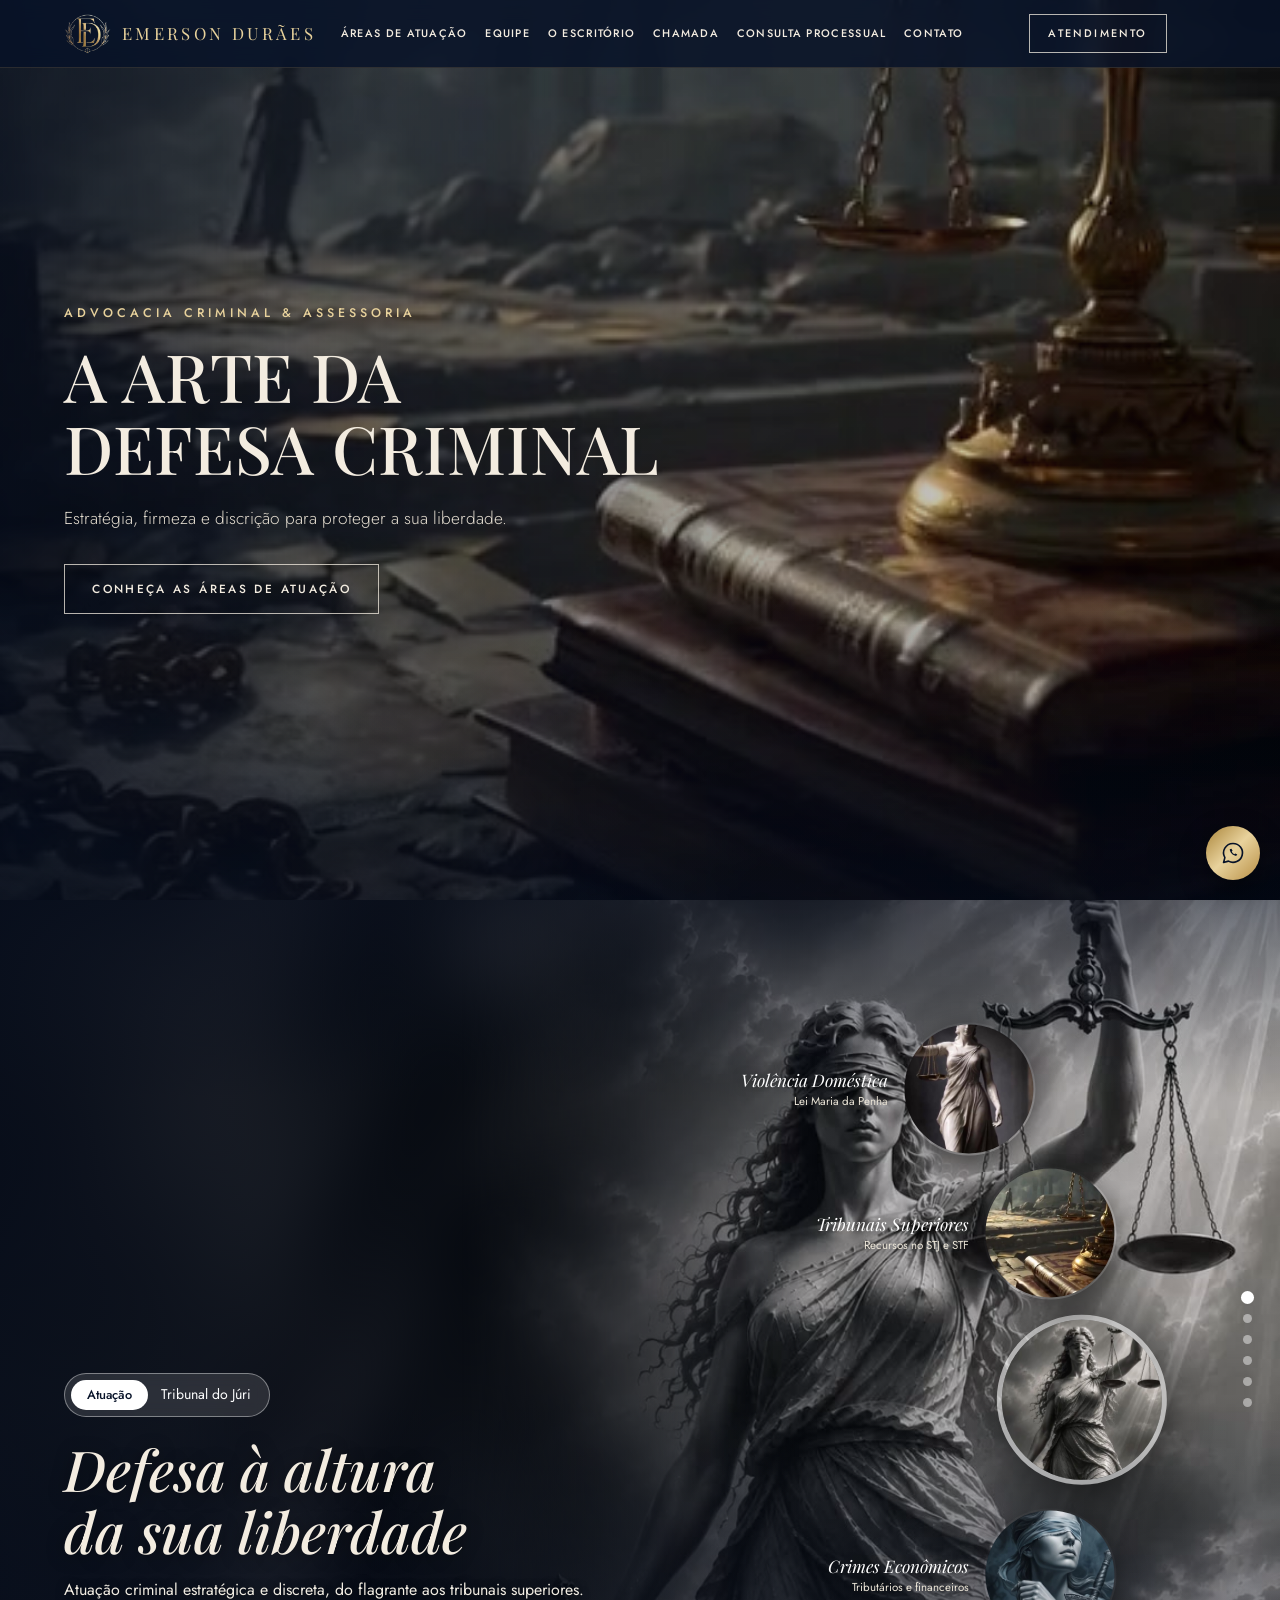
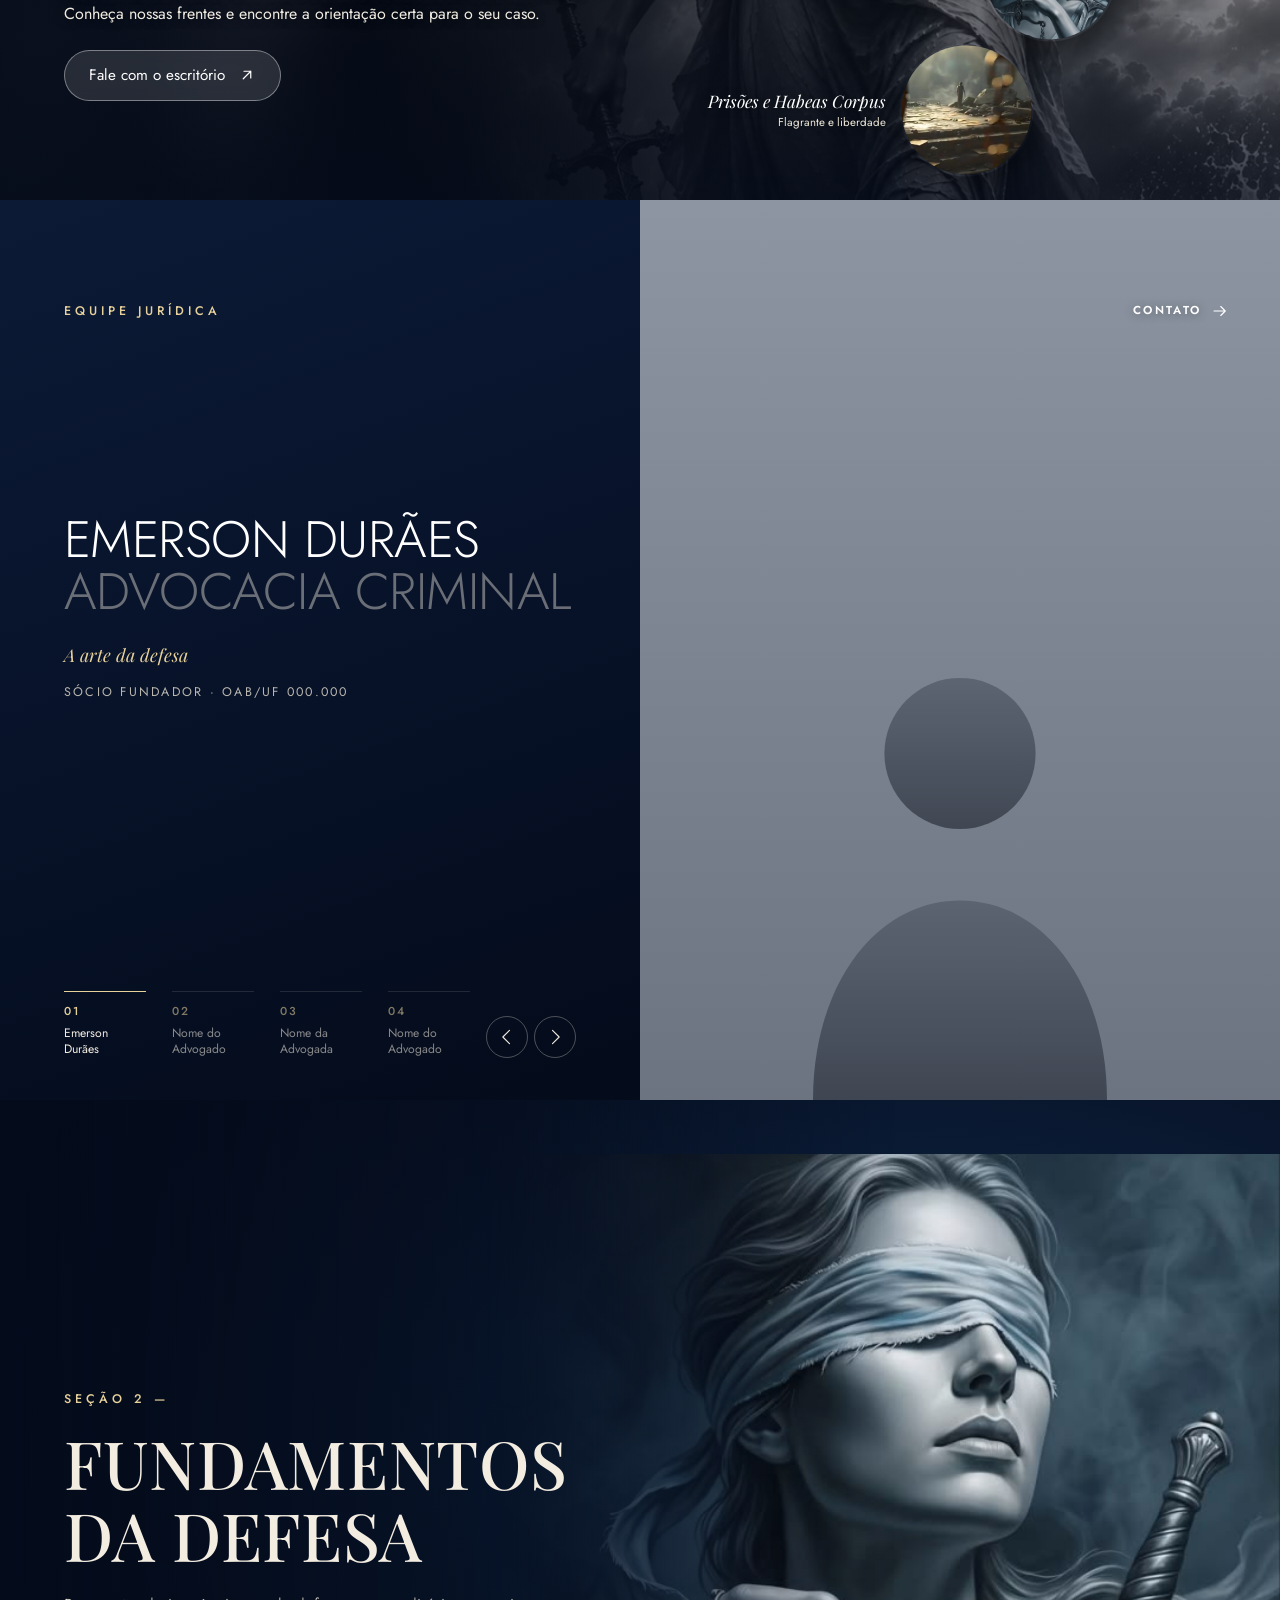
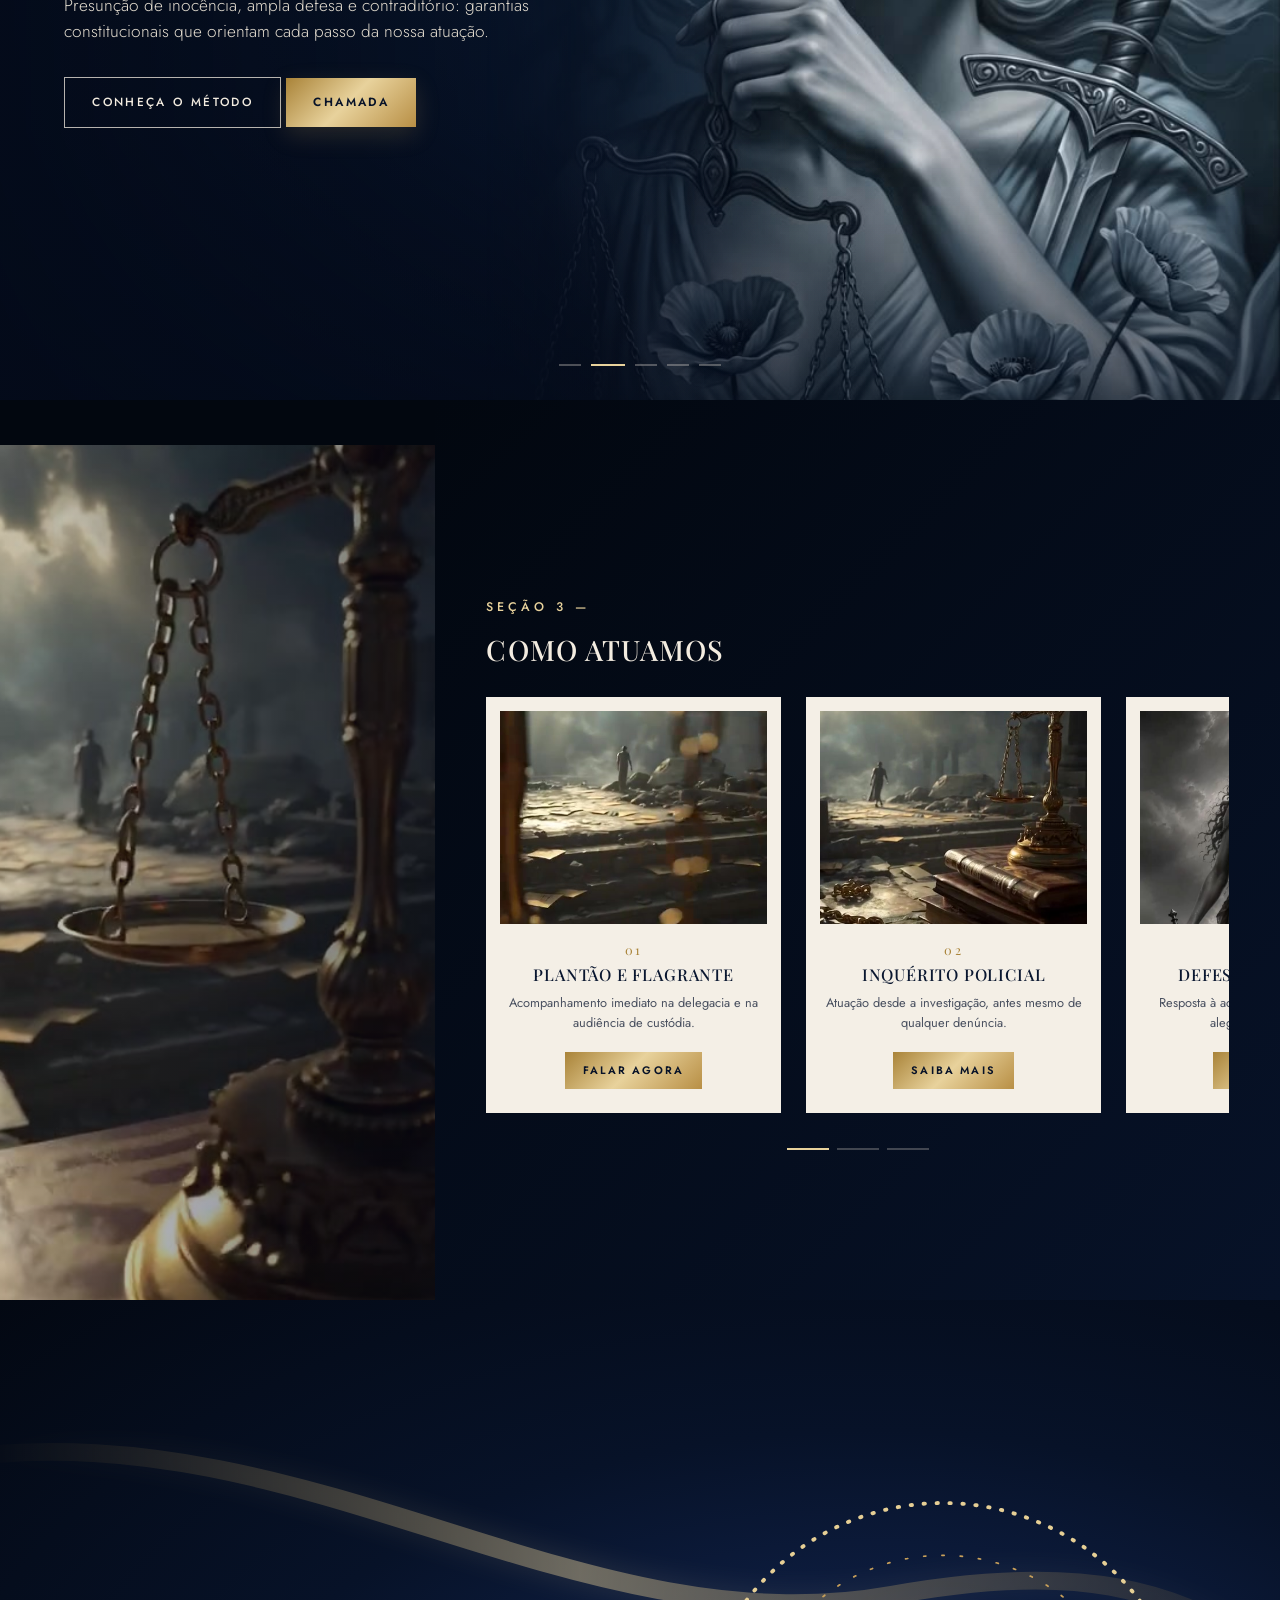
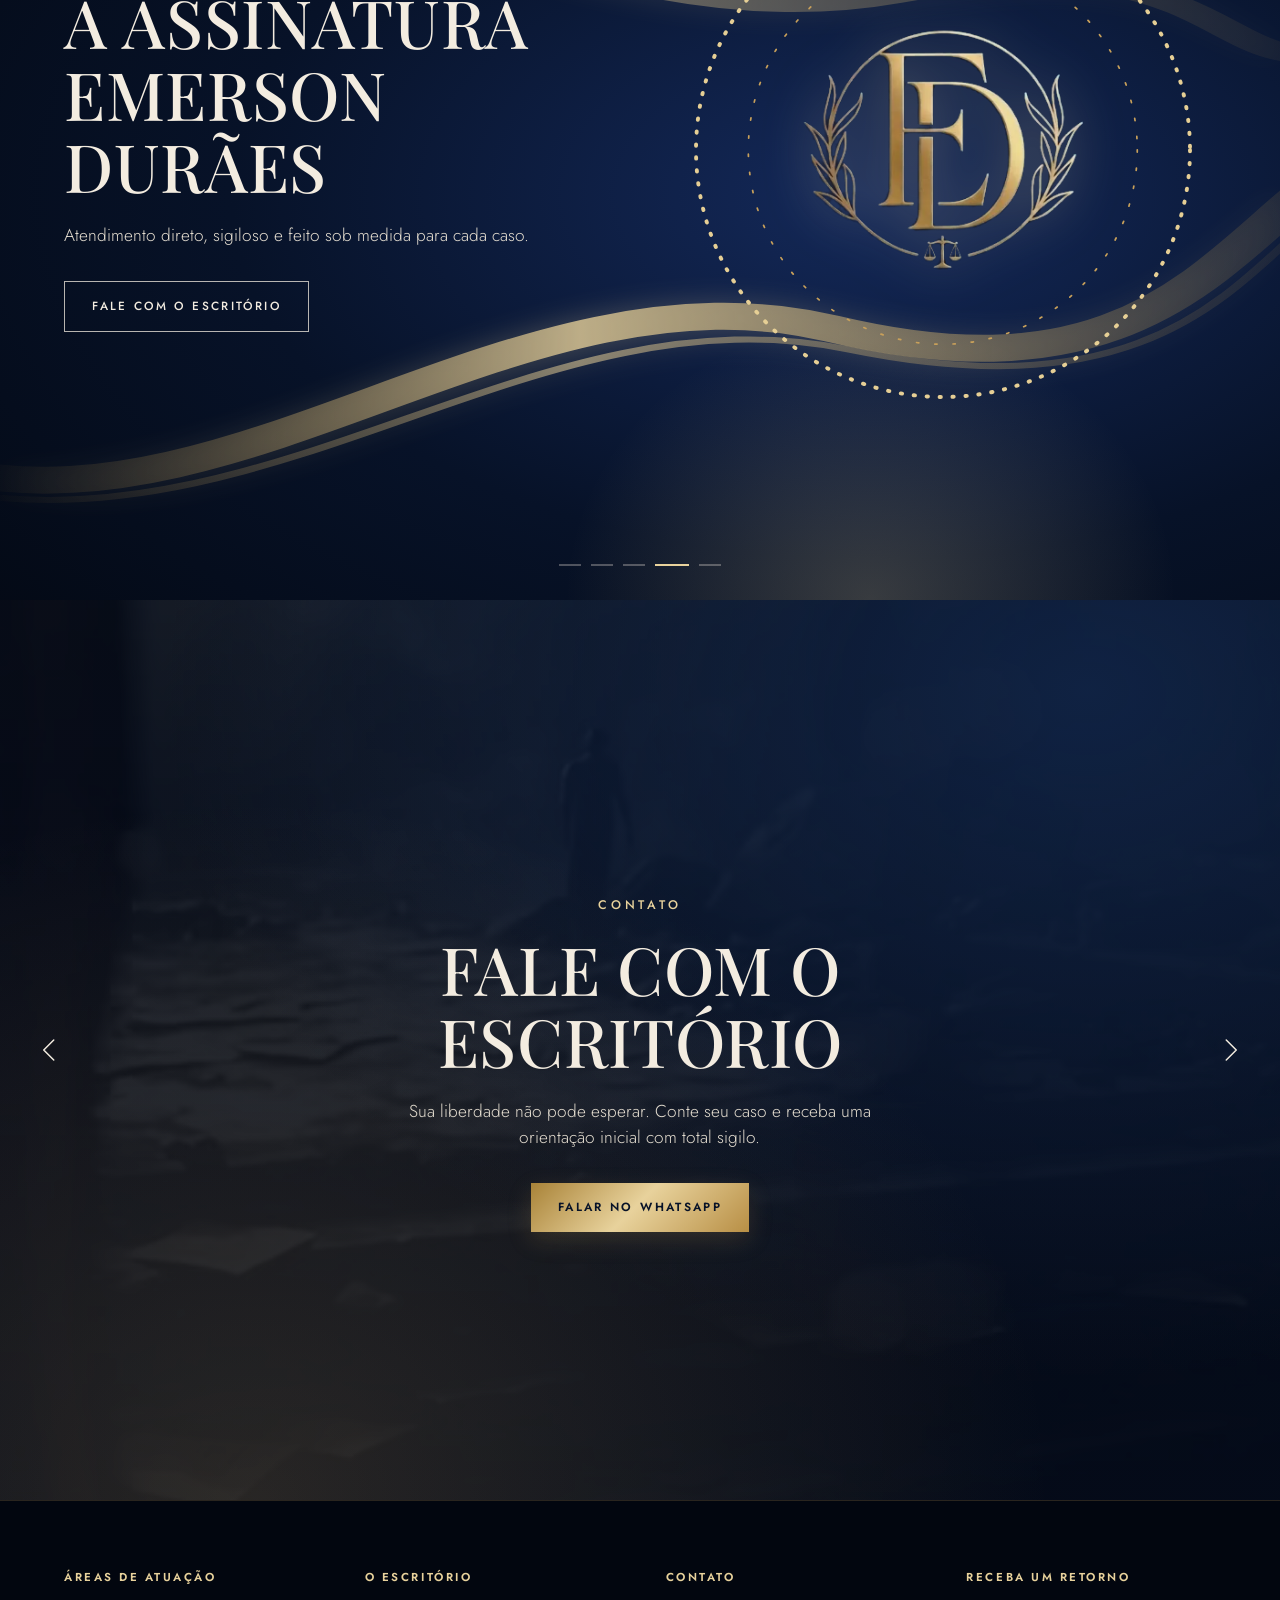
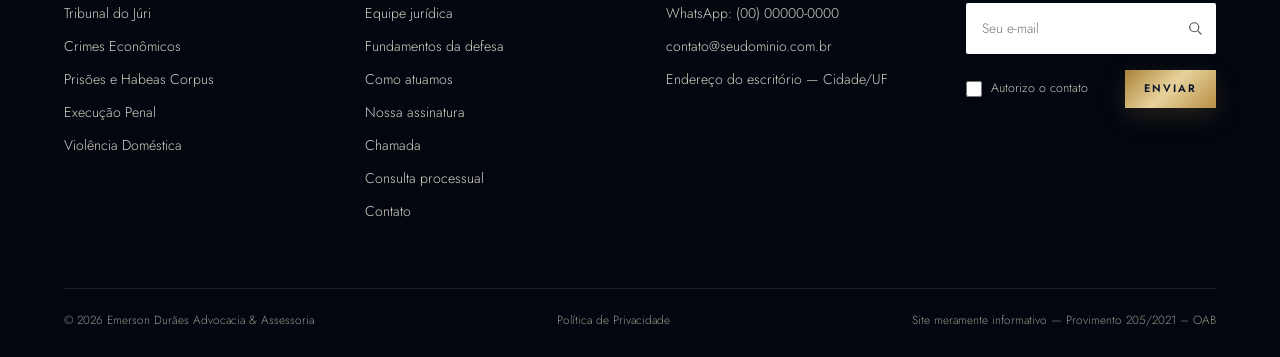
==== index.html @ 805d68c2 "Add files via upload" ====
<!DOCTYPE html>
<html lang="pt-BR">
<head>
  <meta charset="UTF-8">
  <meta name="viewport" content="width=device-width, initial-scale=1">
  <title>Emerson Durães | Advocacia Criminal & Assessoria</title>
  <meta name="description" content="Emerson Durães Advocacia & Assessoria — defesa criminal estratégica, do flagrante aos tribunais superiores. Atendimento sigiloso e personalizado.">
  <meta name="theme-color" content="#0a1730">
  <link rel="icon" type="image/png" href="img/monograma.png">
  <link rel="preconnect" href="https://fonts.googleapis.com">
  <link rel="preconnect" href="https://fonts.gstatic.com" crossorigin>
  <link href="https://fonts.googleapis.com/css2?family=Jost:wght@300;400;500;600&family=Playfair+Display:ital,wght@0,400;0,500;0,600;1,400;1,500;1,600&display=swap" rel="stylesheet">
  <link rel="stylesheet" href="css/style.css">
</head>
<body>

<!-- ============ CABEÇALHO ============ -->
<header class="site-header" id="topo">
  <a class="brand" href="#inicio" aria-label="Emerson Durães Advocacia & Assessoria">
    <img src="img/monograma.png" alt="" class="brand__mono">
    <span class="brand__txt">EMERSON DURÃES</span>
  </a>

  <nav class="main-nav" aria-label="Principal">
    <a href="#areas">Áreas de Atuação</a>
    <a href="#equipe">Equipe</a>
    <a href="#escritorio">O Escritório</a>
    <a href="chamada.html">Chamada</a>
    <a href="consulta.html">Consulta Processual</a>
    <a href="#contato">Contato</a>
  </nav>

  <div class="header-actions">
    <a class="btn btn--outline btn--sm" data-wa href="#contato">Atendimento</a>
    <button class="burger" id="burger" aria-label="Abrir menu" aria-expanded="false" aria-controls="menu">
      <span></span><span></span><span></span>
    </button>
  </div>
</header>

<!-- Menu em tela cheia -->
<div class="menu" id="menu" aria-hidden="true">
  <img src="img/logo-completo.png" alt="Emerson Durães Advocacia & Assessoria" class="menu__logo">
  <nav aria-label="Menu">
    <a href="#inicio">Início</a>
    <a href="#areas">Áreas de Atuação</a>
    <a href="#equipe">Equipe Jurídica</a>
    <a href="#fundamentos">Fundamentos da Defesa</a>
    <a href="#escritorio">Como Atuamos</a>
    <a href="#assinatura">O Escritório</a>
    <a href="chamada.html">Chamada</a>
    <a href="consulta.html">Consulta Processual</a>
    <a href="#contato">Contato</a>
  </nav>
</div>

<main>

<!-- ============ 1. HERO (vídeo) ============ -->
<section class="hero hero--video" id="inicio">
  <video class="hero__video" autoplay muted loop playsinline preload="auto" poster="img/frame_1.5.jpg" data-parallax="0.08">
    <source src="video/hero.mp4" type="video/mp4">
  </video>
  <div class="hero__shade"></div>
  <div class="hero__content reveal">
    <p class="eyebrow">Advocacia Criminal &amp; Assessoria</p>
    <h1>A arte da<br>defesa criminal</h1>
    <p class="lead">Estratégia, firmeza e discrição para proteger a sua liberdade.</p>
    <a class="btn btn--outline" href="#areas">Conheça as áreas de atuação</a>
  </div>
</section>

<!-- ============ 2. ÁREAS DE ATUAÇÃO (slider com roda de círculos) ============ -->
<section class="areas" id="areas" aria-roledescription="carrossel" aria-label="Áreas de atuação criminal">
  <div class="areas__bgs">
    <div class="areas__bg on" data-i="0">
      <img class="areas__blur" src="img/themis-justica.jpg" alt="" loading="lazy">
      <img class="areas__main" src="img/themis-justica.jpg" alt="Tribunal do Júri" loading="lazy" style="object-position:center 20%">
    </div>
    <div class="areas__bg" data-i="1">
      <img class="areas__blur" src="img/themis-papoulas.jpg" alt="" loading="lazy">
      <img class="areas__main" src="img/themis-papoulas.jpg" alt="Crimes Econômicos" loading="lazy" style="object-position:center 30%">
    </div>
    <div class="areas__bg" data-i="2">
      <img class="areas__blur" src="img/frame_4.9.jpg" alt="" loading="lazy">
      <img class="areas__main" src="img/frame_4.9.jpg" alt="Prisões e Habeas Corpus" loading="lazy" style="object-position:center 40%">
    </div>
    <div class="areas__bg" data-i="3">
      <img class="areas__blur" src="img/area-marmore-1.jpg" alt="" loading="lazy">
      <img class="areas__main" src="img/area-marmore-1.jpg" alt="Execução Penal" loading="lazy" style="object-position:center 18%">
    </div>
    <div class="areas__bg" data-i="4">
      <img class="areas__blur" src="img/area-marmore-2.jpg" alt="" loading="lazy">
      <img class="areas__main" src="img/area-marmore-2.jpg" alt="Violência Doméstica" loading="lazy" style="object-position:center 16%">
    </div>
    <div class="areas__bg" data-i="5">
      <img class="areas__blur" src="img/frame_2.7.jpg" alt="" loading="lazy">
      <img class="areas__main" src="img/frame_2.7.jpg" alt="Tribunais Superiores" loading="lazy" style="object-position:center 50%">
    </div>
  </div>
  <div class="areas__shade"></div>

  <div class="areas__content">
    <p class="pill"><b>Atuação</b><span id="areaName" aria-live="polite">Tribunal do Júri</span></p>
    <h2>Defesa à altura<br>da sua liberdade</h2>
    <p class="areas__text">Atuação criminal estratégica e discreta, do flagrante aos tribunais superiores. Conheça nossas frentes e encontre a orientação certa para o seu caso.</p>
    <a class="pill pill--btn" data-wa href="#contato">Fale com o escritório <svg viewBox="0 0 24 24" aria-hidden="true"><path d="M7 17 17 7M8 7h9v9"/></svg></a>
  </div>

  <ul class="areas__wheel" id="areasWheel">
      <li class="orb" data-i="0">
        <button type="button" aria-label="Tribunal do Júri">
          <span class="orb__label"><em>Tribunal do Júri</em><small>Crimes dolosos contra a vida</small></span>
          <span class="orb__img"><img src="img/themis-justica.jpg" alt="" loading="lazy" style="object-position:center 20%"></span>
        </button>
      </li>
      <li class="orb" data-i="1">
        <button type="button" aria-label="Crimes Econômicos">
          <span class="orb__label"><em>Crimes Econômicos</em><small>Tributários e financeiros</small></span>
          <span class="orb__img"><img src="img/themis-papoulas.jpg" alt="" loading="lazy" style="object-position:center 30%"></span>
        </button>
      </li>
      <li class="orb" data-i="2">
        <button type="button" aria-label="Prisões e Habeas Corpus">
          <span class="orb__label"><em>Prisões e Habeas Corpus</em><small>Flagrante e liberdade</small></span>
          <span class="orb__img"><img src="img/frame_4.9.jpg" alt="" loading="lazy" style="object-position:center 40%"></span>
        </button>
      </li>
      <li class="orb" data-i="3">
        <button type="button" aria-label="Execução Penal">
          <span class="orb__label"><em>Execução Penal</em><small>Progressão e benefícios</small></span>
          <span class="orb__img"><img src="img/area-marmore-1.jpg" alt="" loading="lazy" style="object-position:center 18%"></span>
        </button>
      </li>
      <li class="orb" data-i="4">
        <button type="button" aria-label="Violência Doméstica">
          <span class="orb__label"><em>Violência Doméstica</em><small>Lei Maria da Penha</small></span>
          <span class="orb__img"><img src="img/area-marmore-2.jpg" alt="" loading="lazy" style="object-position:center 16%"></span>
        </button>
      </li>
      <li class="orb" data-i="5">
        <button type="button" aria-label="Tribunais Superiores">
          <span class="orb__label"><em>Tribunais Superiores</em><small>Recursos no STJ e STF</small></span>
          <span class="orb__img"><img src="img/frame_2.7.jpg" alt="" loading="lazy" style="object-position:center 50%"></span>
        </button>
      </li>
  </ul>
  <div class="areas__dots" id="areasDots">
      <button type="button" aria-label="Área 1" data-i="0" class="on"></button>
      <button type="button" aria-label="Área 2" data-i="1"></button>
      <button type="button" aria-label="Área 3" data-i="2"></button>
      <button type="button" aria-label="Área 4" data-i="3"></button>
      <button type="button" aria-label="Área 5" data-i="4"></button>
      <button type="button" aria-label="Área 6" data-i="5"></button>
  </div>
</section>

<!-- ============ 3. EQUIPE JURÍDICA ============ -->
<section class="team" id="equipe" aria-label="Equipe jurídica">
  <div class="team__left">
    <p class="eyebrow team__eyebrow">Equipe jurídica</p>
    <div class="team__texts">
      <article class="member on" data-i="0" aria-hidden="false">
        <h2><span class="n1">Emerson Durães</span><span class="n2">Advocacia Criminal</span></h2>
        <p class="tag">A arte da defesa</p>
        <p class="meta">Sócio fundador · OAB/UF 000.000</p>
      </article>
      <article class="member" data-i="1" aria-hidden="true">
        <h2><span class="n1">Nome do Advogado</span><span class="n2">Direito Penal Econômico</span></h2>
        <p class="tag">Rigor e estratégia</p>
        <p class="meta">Sócio · OAB/UF 000.000</p>
      </article>
      <article class="member" data-i="2" aria-hidden="true">
        <h2><span class="n1">Nome da Advogada</span><span class="n2">Tribunal do Júri</span></h2>
        <p class="tag">Firmeza em plenário</p>
        <p class="meta">Advogada · OAB/UF 000.000</p>
      </article>
      <article class="member" data-i="3" aria-hidden="true">
        <h2><span class="n1">Nome do Advogado</span><span class="n2">Execução Penal</span></h2>
        <p class="tag">Cuidado em cada fase</p>
        <p class="meta">Advogado · OAB/UF 000.000</p>
      </article>
    </div>
    <div class="team__controls">
      <nav class="team__nav" aria-label="Advogados">
        <button type="button" data-i="0" class="on"><b>01</b><span>Emerson Durães</span></button>
        <button type="button" data-i="1"><b>02</b><span>Nome do Advogado</span></button>
        <button type="button" data-i="2"><b>03</b><span>Nome da Advogada</span></button>
        <button type="button" data-i="3"><b>04</b><span>Nome do Advogado</span></button>
      </nav>
      <div class="team__arrows">
        <button type="button" id="teamPrev" aria-label="Anterior"><svg viewBox="0 0 24 24"><path d="M15 4 7 12l8 8"/></svg></button>
        <button type="button" id="teamNext" aria-label="Próximo"><svg viewBox="0 0 24 24"><path d="m9 4 8 8-8 8"/></svg></button>
      </div>
    </div>
  </div>
  <div class="team__right">
      <figure class="mphoto on" data-i="0">
        <svg class="mphoto__ph" viewBox="0 0 400 500" aria-hidden="true"><defs><linearGradient id="sg0" x1="0" y1="0" x2="0" y2="1"><stop offset="0" stop-color="#5a6270"/><stop offset="1" stop-color="#3b424e"/></linearGradient></defs><circle cx="200" cy="170" r="72" fill="url(#sg0)"/><path d="M60 500c0-110 60-190 140-190s140 80 140 190Z" fill="url(#sg0)"/></svg>
        <img src="img/equipe/advogado-1.jpg" alt="Emerson Durães" loading="lazy" onerror="this.remove()">
      </figure>
      <figure class="mphoto" data-i="1">
        <svg class="mphoto__ph" viewBox="0 0 400 500" aria-hidden="true"><defs><linearGradient id="sg1" x1="0" y1="0" x2="0" y2="1"><stop offset="0" stop-color="#5a6270"/><stop offset="1" stop-color="#3b424e"/></linearGradient></defs><circle cx="200" cy="170" r="72" fill="url(#sg1)"/><path d="M60 500c0-110 60-190 140-190s140 80 140 190Z" fill="url(#sg1)"/></svg>
        <img src="img/equipe/advogado-2.jpg" alt="Nome do Advogado" loading="lazy" onerror="this.remove()">
      </figure>
      <figure class="mphoto" data-i="2">
        <svg class="mphoto__ph" viewBox="0 0 400 500" aria-hidden="true"><defs><linearGradient id="sg2" x1="0" y1="0" x2="0" y2="1"><stop offset="0" stop-color="#5a6270"/><stop offset="1" stop-color="#3b424e"/></linearGradient></defs><circle cx="200" cy="170" r="72" fill="url(#sg2)"/><path d="M60 500c0-110 60-190 140-190s140 80 140 190Z" fill="url(#sg2)"/></svg>
        <img src="img/equipe/advogado-3.jpg" alt="Nome da Advogada" loading="lazy" onerror="this.remove()">
      </figure>
      <figure class="mphoto" data-i="3">
        <svg class="mphoto__ph" viewBox="0 0 400 500" aria-hidden="true"><defs><linearGradient id="sg3" x1="0" y1="0" x2="0" y2="1"><stop offset="0" stop-color="#5a6270"/><stop offset="1" stop-color="#3b424e"/></linearGradient></defs><circle cx="200" cy="170" r="72" fill="url(#sg3)"/><path d="M60 500c0-110 60-190 140-190s140 80 140 190Z" fill="url(#sg3)"/></svg>
        <img src="img/equipe/advogado-4.jpg" alt="Nome do Advogado" loading="lazy" onerror="this.remove()">
      </figure>
    <a class="team__cta" data-wa href="#contato">Contato <svg viewBox="0 0 24 24" aria-hidden="true"><path d="M4 12h15M13 6l6 6-6 6"/></svg></a>
  </div>
</section>

<!-- ============ 4. HERO — FUNDAMENTOS ============ -->
<section class="hero hero--split-img hero--alt" id="fundamentos">
  <div class="hero__media" data-parallax="0.06">
    <img src="img/themis-papoulas.jpg" alt="Themis com os olhos vendados, balança, espada e papoulas" loading="lazy" style="object-position:center 35%">
  </div>
  <div class="hero__shade hero__shade--side"></div>
  <div class="hero__content reveal">
    <p class="eyebrow">Seção 2 —</p>
    <h2>Fundamentos<br>da defesa</h2>
    <p class="lead">Presunção de inocência, ampla defesa e contraditório: garantias constitucionais que orientam cada passo da nossa atuação.</p>
    <a class="btn btn--outline" href="#escritorio">Conheça o método</a>
    <a class="btn btn--gold" href="chamada.html">Chamada</a>
  </div>
  <div class="slide-dots" aria-hidden="true"><i></i><i class="on"></i><i></i><i></i><i></i></div>
</section>

<!-- ============ 5. SPLIT — COMO ATUAMOS ============ -->
<section class="split" id="escritorio">
  <div class="split__img" data-parallax-bg="0.05">
    <img src="img/frame_3.9.jpg" alt="Balança da justiça em destaque" loading="lazy">
  </div>
  <div class="split__panel">
    <div class="section-head section-head--left reveal">
      <p class="eyebrow">Seção 3 —</p>
      <h2>Como atuamos</h2>
    </div>
    <div class="carousel carousel--light" data-carousel>
      <div class="track" tabindex="0">
        <article class="lcard">
          <div class="lcard__img"><img src="img/frame_4.9.jpg" alt="" loading="lazy"></div>
          <span class="lcard__n">01</span>
          <h3>Plantão e flagrante</h3>
          <p>Acompanhamento imediato na delegacia e na audiência de custódia.</p>
          <a class="btn btn--gold btn--sm" data-wa data-msg="Preciso de atendimento urgente (flagrante / prisão)." href="#contato">Falar agora</a>
        </article>
        <article class="lcard">
          <div class="lcard__img"><img src="img/frame_1.5.jpg" alt="" loading="lazy" style="object-position:70% 40%"></div>
          <span class="lcard__n">02</span>
          <h3>Inquérito policial</h3>
          <p>Atuação desde a investigação, antes mesmo de qualquer denúncia.</p>
          <a class="btn btn--gold btn--sm" data-wa data-msg="Gostaria de orientação sobre um inquérito policial." href="#contato">Saiba mais</a>
        </article>
        <article class="lcard">
          <div class="lcard__img"><img src="img/themis-justica.jpg" alt="" loading="lazy" style="object-position:center 22%"></div>
          <span class="lcard__n">03</span>
          <h3>Defesa no processo</h3>
          <p>Resposta à acusação, produção de provas, alegações e memoriais.</p>
          <a class="btn btn--gold btn--sm" data-wa data-msg="Gostaria de orientação sobre defesa em processo criminal." href="#contato">Saiba mais</a>
        </article>
        <article class="lcard">
          <div class="lcard__img"><img src="img/themis-papoulas.jpg" alt="" loading="lazy" style="object-position:center 30%"></div>
          <span class="lcard__n">04</span>
          <h3>Tribunal do Júri</h3>
          <p>Preparação estratégica e sustentação oral perante o Conselho de Sentença.</p>
          <a class="btn btn--gold btn--sm" data-wa data-msg="Gostaria de orientação sobre Tribunal do Júri." href="#contato">Saiba mais</a>
        </article>
        <article class="lcard">
          <div class="lcard__img"><img src="img/frame_2.7.jpg" alt="" loading="lazy"></div>
          <span class="lcard__n">05</span>
          <h3>Recursos e execução</h3>
          <p>Apelação, recursos aos tribunais superiores e acompanhamento da execução penal.</p>
          <a class="btn btn--gold btn--sm" data-wa data-msg="Gostaria de orientação sobre recursos e execução penal." href="#contato">Saiba mais</a>
        </article>
      </div>
      <div class="dots" data-dots></div>
    </div>
  </div>
</section>

<!-- ============ 6. ASSINATURA (monograma + fitas douradas) ============ -->
<section class="hero hero--signature" id="assinatura">
  <div class="spot"></div>

  <svg class="ribbon ribbon--a" viewBox="0 0 800 400" preserveAspectRatio="none" aria-hidden="true">
    <defs>
      <linearGradient id="gA" x1="0" x2="1"><stop offset="0" stop-color="#8a6a2e" stop-opacity="0"/><stop offset=".45" stop-color="#e9d29a"/><stop offset="1" stop-color="#b8903f" stop-opacity=".1"/></linearGradient>
    </defs>
    <path d="M-20 330 C 160 380, 330 120, 520 190 S 760 120, 830 40" fill="none" stroke="url(#gA)" stroke-width="26" stroke-linecap="round"/>
    <path d="M-20 350 C 180 395, 340 150, 530 210 S 770 150, 830 70" fill="none" stroke="url(#gA)" stroke-width="6" stroke-linecap="round" opacity=".7"/>
  </svg>
  <svg class="ribbon ribbon--b" viewBox="0 0 800 400" preserveAspectRatio="none" aria-hidden="true">
    <path d="M-20 60 C 200 10, 360 300, 560 230 S 760 330, 830 300" fill="none" stroke="url(#gA)" stroke-width="22" stroke-linecap="round"/>
  </svg>

  <div class="hero__content reveal">
    <h2>A assinatura<br>Emerson Durães</h2>
    <p class="lead">Atendimento direto, sigiloso e feito sob medida para cada caso.</p>
    <a class="btn btn--outline" href="#contato">Fale com o escritório</a>
  </div>

  <div class="sign-mark" aria-hidden="true">
    <svg class="sign-ring" viewBox="0 0 400 400"><circle cx="200" cy="200" r="190" fill="none" stroke="#e6cf95" stroke-width="3" stroke-dasharray="1 9" stroke-linecap="round"/></svg>
    <svg class="sign-ring sign-ring--2" viewBox="0 0 400 400"><circle cx="200" cy="200" r="170" fill="none" stroke="#c8a05a" stroke-width="1.5" stroke-dasharray="2 14" stroke-linecap="round"/></svg>
    <img src="img/monograma.png" alt="">
  </div>
  <div class="slide-dots" aria-hidden="true"><i></i><i></i><i></i><i class="on"></i><i></i></div>
</section>

<!-- ============ 7. CTA ============ -->
<section class="cta" id="contato">
  <div class="cta__bg" data-parallax-bg="0.05"><img src="img/frame_4.9.jpg" alt="" loading="lazy"></div>
  <div class="cta__silk"></div>

  <button class="arrow arrow--prev" aria-label="Mensagem anterior" id="ctaPrev"><svg viewBox="0 0 24 24"><path d="M15 4 7 12l8 8" /></svg></button>

  <div class="cta__stage">
    <div class="cta__slide on">
      <p class="eyebrow">Contato</p>
      <h2>Fale com o escritório</h2>
      <p class="lead">Sua liberdade não pode esperar. Conte seu caso e receba uma orientação inicial com total sigilo.</p>
      <a class="btn btn--gold" data-wa href="#">Falar no WhatsApp</a>
    </div>
    <div class="cta__slide">
      <p class="eyebrow">Sigilo</p>
      <h2>Atendimento reservado</h2>
      <p class="lead">Todas as informações são tratadas com confidencialidade, amparada pelo sigilo profissional.</p>
      <a class="btn btn--gold" data-wa href="#">Agendar conversa</a>
    </div>
    <div class="cta__slide">
      <p class="eyebrow">Urgência</p>
      <h2>Do flagrante ao tribunal</h2>
      <p class="lead">Em caso de prisão ou intimação, o primeiro contato faz toda a diferença. Estamos à disposição.</p>
      <a class="btn btn--gold" data-wa data-msg="Preciso de atendimento urgente." href="#">Atendimento urgente</a>
    </div>
  </div>

  <button class="arrow arrow--next" aria-label="Próxima mensagem" id="ctaNext"><svg viewBox="0 0 24 24"><path d="m9 4 8 8-8 8" /></svg></button>
</section>

</main>

<!-- ============ RODAPÉ ============ -->
<footer class="footer">
  <div class="footer__grid">
    <div class="fcol">
      <h4>Áreas de atuação</h4>
      <a href="#areas">Tribunal do Júri</a>
      <a href="#areas">Crimes Econômicos</a>
      <a href="#areas">Prisões e Habeas Corpus</a>
      <a href="#areas">Execução Penal</a>
      <a href="#areas">Violência Doméstica</a>
    </div>
    <div class="fcol">
      <h4>O escritório</h4>
      <a href="#equipe">Equipe jurídica</a>
      <a href="#fundamentos">Fundamentos da defesa</a>
      <a href="#escritorio">Como atuamos</a>
      <a href="#assinatura">Nossa assinatura</a>
      <a href="chamada.html">Chamada</a>
      <a href="consulta.html">Consulta processual</a>
      <a href="#contato">Contato</a>
    </div>
    <div class="fcol">
      <h4>Contato</h4>
      <a data-wa href="#">WhatsApp: <span data-phone>(00) 00000-0000</span></a>
      <a data-mail href="#"><span data-email>contato@seudominio.com.br</span></a>
      <span class="fcol__txt" data-address>Endereço do escritório — Cidade/UF</span>
      <div class="social">
        <a href="#" aria-label="Instagram" data-social="instagram"><svg viewBox="0 0 24 24"><rect x="3" y="3" width="18" height="18" rx="5"/><circle cx="12" cy="12" r="4"/><circle cx="17.2" cy="6.8" r="1" class="fill"/></svg></a>
        <a href="#" aria-label="LinkedIn" data-social="linkedin"><svg viewBox="0 0 24 24"><rect x="3" y="3" width="18" height="18" rx="3"/><path d="M8 10v6M8 7.5v.01M12 16v-6m0 3c0-1.7 1-3 2.6-3S17 11.3 17 13v3"/></svg></a>
        <a href="#" aria-label="Facebook" data-social="facebook"><svg viewBox="0 0 24 24"><path d="M14 8h2.5V4.5H14C11.8 4.5 10.5 6 10.5 8.2V10H8v3.5h2.5V20H14v-6.5h2.4l.6-3.5H14V8.5c0-.3.2-.5.5-.5Z"/></svg></a>
        <a href="#" aria-label="YouTube" data-social="youtube"><svg viewBox="0 0 24 24"><rect x="2.5" y="6" width="19" height="12" rx="3.5"/><path d="m10.5 9.5 4 2.5-4 2.5Z" class="fill"/></svg></a>
      </div>
    </div>
    <div class="fcol fcol--form">
      <h4>Receba um retorno</h4>
      <form id="contactForm" novalidate>
        <div class="field">
          <input type="email" id="fEmail" placeholder="Seu e-mail" aria-label="Seu e-mail" required>
          <svg viewBox="0 0 24 24" aria-hidden="true"><circle cx="11" cy="11" r="6"/><path d="m20 20-4.2-4.2"/></svg>
        </div>
        <div class="form-row">
          <label class="check"><input type="checkbox" id="fOk" required> <span>Autorizo o contato</span></label>
          <button class="btn btn--gold btn--sm" type="submit">Enviar</button>
        </div>
        <p class="form-msg" id="formMsg" role="status"></p>
      </form>
    </div>
  </div>

  <div class="footer__bar">
    <span>© <span id="year">2026</span> Emerson Durães Advocacia &amp; Assessoria</span>
    <span class="footer__mid"><a href="#">Política de Privacidade</a></span>
    <span class="footer__right">Site meramente informativo — Provimento 205/2021 – OAB</span>
  </div>
</footer>

<a class="wa-float" data-wa href="#" aria-label="Falar no WhatsApp">
  <svg viewBox="0 0 24 24"><path d="M12 3.2a8.7 8.7 0 0 0-7.5 13.1L3.3 20.7l4.5-1.2A8.7 8.7 0 1 0 12 3.2Z"/><path d="M9 8.5c.2 3 2.700 5.600 5.800 6.200l1.200-1.300-1.900-1-.8.800c-1-.4-2-1.400-2.500-2.500l.8-.8-1-1.900Z" class="fill"/></svg>
</a>

<script src="js/config.js"></script>
<script src="js/main.js"></script>
</body>
</html>
---- css/style.css ----
/* ============================================================
   EMERSON DURÃES — ADVOCACIA & ASSESSORIA
   Paleta: azul-marinho + dourado (logo)
   ============================================================ */
:root{
  --navy-950:#040b1a;
  --navy-900:#071228;
  --navy-800:#0a1730;
  --navy-700:#102447;
  --gold:#c8a05a;
  --gold-light:#e8d29c;
  --gold-grad:linear-gradient(135deg,#a98338 0%,#e8d29c 48%,#b88f45 100%);
  --text:#f3ece0;
  --muted:#b9b6ae;
  --cream:#f4efe6;
  --serif:"Playfair Display",Georgia,"Times New Roman",serif;
  --sans:"Jost","Helvetica Neue",Arial,sans-serif;
  --header-h:68px;
  --pad:clamp(20px,5vw,72px);
}

*{box-sizing:border-box;margin:0;padding:0}
html{scroll-behavior:smooth;-webkit-text-size-adjust:100%}
body{
  background:var(--navy-950);
  color:var(--text);
  font-family:var(--sans);
  font-weight:300;
  line-height:1.55;
  overflow-x:hidden;
}
img,video{display:block;max-width:100%}
a{color:inherit;text-decoration:none}
button{font:inherit;color:inherit;background:none;border:0;cursor:pointer}
body.no-scroll{overflow:hidden}

h1,h2,h3,h4{font-family:var(--serif);font-weight:500;letter-spacing:.01em;line-height:1.08;text-transform:uppercase}
h1,h2{font-size:clamp(2.2rem,5.2vw,4.4rem)}
.eyebrow{
  font-size:.78rem;letter-spacing:.32em;text-transform:uppercase;
  color:var(--gold-light);font-weight:500;margin-bottom:1.1rem;
}
.lead{font-size:clamp(1rem,1.35vw,1.2rem);max-width:30em;color:#e4ddd0;margin:1.3rem 0 2rem}

/* ---------- botões ---------- */
.btn{
  display:inline-flex;align-items:center;justify-content:center;
  padding:.95rem 1.7rem;
  font-size:.74rem;letter-spacing:.2em;text-transform:uppercase;font-weight:500;
  transition:all .3s ease;white-space:nowrap;
}
.btn--outline{border:1px solid rgba(243,236,224,.75);color:var(--text)}
.btn--outline:hover{background:var(--gold-light);border-color:var(--gold-light);color:var(--navy-900)}
.btn--gold{background:var(--gold-grad);color:var(--navy-900);font-weight:600;box-shadow:0 8px 24px rgba(200,160,90,.18)}
.btn--gold:hover{filter:brightness(1.1);transform:translateY(-2px)}
.btn--sm{padding:.65rem 1.15rem;font-size:.68rem}

/* ---------- cabeçalho ---------- */
.site-header{
  position:fixed;inset:0 0 auto 0;height:var(--header-h);z-index:50;
  display:grid;grid-template-columns:1fr auto 1fr;align-items:center;
  padding:0 var(--pad);
  background:rgba(7,18,40,.82);
  backdrop-filter:blur(10px);-webkit-backdrop-filter:blur(10px);
  border-bottom:1px solid rgba(200,160,90,.18);
  transition:background .3s;
}
.brand{display:flex;align-items:center;gap:.7rem;justify-self:start}
.brand__mono{height:40px;width:auto}
.brand__txt{font-family:var(--serif);font-size:1.05rem;letter-spacing:.2em;color:var(--gold-light)}
.main-nav{display:flex;gap:2.6rem}
.main-nav a{
  font-size:.7rem;letter-spacing:.2em;text-transform:uppercase;font-weight:500;
  position:relative;padding:.4rem 0;
}
.main-nav a::after{content:"";position:absolute;left:0;bottom:0;height:1px;width:0;background:var(--gold-light);transition:width .3s}
.main-nav a:hover::after,.main-nav a.on::after{width:100%}
.header-actions{display:flex;align-items:center;gap:1.2rem;justify-self:end}
.burger{width:30px;height:22px;display:flex;flex-direction:column;justify-content:space-between;padding:3px 0}
.burger span{display:block;height:1.5px;background:var(--text);transition:.3s;transform-origin:center}
.burger.open span:nth-child(1){transform:translateY(8px) rotate(45deg)}
.burger.open span:nth-child(2){opacity:0}
.burger.open span:nth-child(3){transform:translateY(-8px) rotate(-45deg)}

/* ---------- menu tela cheia ---------- */
.menu{
  position:fixed;inset:0;z-index:40;background:var(--navy-950);
  display:flex;flex-direction:column;align-items:center;justify-content:center;gap:2rem;
  opacity:0;visibility:hidden;transition:opacity .4s,visibility .4s;
  background:radial-gradient(ellipse at 50% 30%,#102447 0%,#040b1a 70%);
}
.menu.open{opacity:1;visibility:visible}
.menu__logo{width:min(260px,60vw)}
.menu nav{display:flex;flex-direction:column;align-items:center;gap:1.1rem}
.menu nav a{font-family:var(--serif);font-size:clamp(1.3rem,3vw,1.9rem);text-transform:uppercase;letter-spacing:.08em;transition:color .3s}
.menu nav a:hover{color:var(--gold-light)}

/* ---------- hero genérico ---------- */
.hero{
  position:relative;min-height:100vh;min-height:100svh;
  display:flex;align-items:center;
  padding:calc(var(--header-h) + 40px) var(--pad) 90px;
  overflow:hidden;isolation:isolate;
  background:var(--navy-900);
}
.hero__content{position:relative;z-index:3;max-width:640px}
.hero__shade{position:absolute;inset:0;z-index:1;pointer-events:none}

/* hero com vídeo */
.hero__video{position:absolute;inset:-4% 0;width:100%;height:108%;object-fit:cover;z-index:0}
.hero--video .hero__shade{
  background:
    linear-gradient(90deg,rgba(4,11,26,.85) 0%,rgba(4,11,26,.45) 45%,rgba(4,11,26,.05) 100%),
    linear-gradient(0deg,rgba(4,11,26,.7),transparent 35%);
}

/* hero com imagem à direita */
.hero__media{position:absolute;top:0;bottom:0;right:0;width:62%;z-index:0}
.hero__media{-webkit-mask-image:linear-gradient(90deg,transparent 0,#000 38%);mask-image:linear-gradient(90deg,transparent 0,#000 38%)}
.hero__media img{width:100%;height:100%;object-fit:cover;object-position:center 20%}
.hero--split-img{background:radial-gradient(ellipse at 70% 40%,#10224a 0%,#071228 55%,#040b1a 100%)}
.hero__shade--side{background:linear-gradient(90deg,rgba(4,11,26,.9) 0%,rgba(4,11,26,.55) 40%,rgba(4,11,26,0) 70%),linear-gradient(0deg,rgba(4,11,26,.55),transparent 30%)}
.hero--alt{background:radial-gradient(ellipse at 70% 40%,#0f2a4c 0%,#081328 60%,#040b1a 100%)}
.hero--alt .hero__media img{filter:saturate(1.05)}

.slide-dots{position:absolute;bottom:34px;left:50%;transform:translateX(-50%);display:flex;gap:10px;z-index:4}
.slide-dots i{width:22px;height:2px;background:rgba(243,236,224,.3)}
.slide-dots i.on{background:var(--gold-light);width:34px}

/* ---------- cards ---------- */
.cards-section{
  min-height:100vh;min-height:100svh;
  padding:calc(var(--header-h) + 50px) 0 70px;
  display:flex;flex-direction:column;justify-content:center;
  background:linear-gradient(180deg,#02070f,#071228 55%,#02070f);
  position:relative;
}
.section-head{text-align:center;padding:0 var(--pad);margin-bottom:2.4rem}
.section-head h2{font-size:clamp(1.7rem,3.4vw,2.8rem)}
.section-head--left{text-align:left;padding:0 0 0 0;margin-bottom:1.6rem}
.section-head--left h2{font-size:clamp(1.3rem,2.2vw,1.9rem);letter-spacing:.04em}

/* carrossel genérico */
.carousel{position:relative}
.track{
  display:flex;gap:clamp(14px,2vw,28px);
  overflow-x:auto;scroll-snap-type:x mandatory;scrollbar-width:none;
  -webkit-overflow-scrolling:touch;
  scroll-behavior:smooth;outline:none;
}
.track::-webkit-scrollbar{display:none}
.carousel--cards .track{padding:0 clamp(64px,8vw,120px);scroll-padding:0 clamp(64px,8vw,120px)}
.card{flex:0 0 calc((100% - 2*clamp(14px,2vw,28px))/3);scroll-snap-align:start;text-align:center}
.card__img{aspect-ratio:3/3.5;overflow:hidden;background:#0d1a33;position:relative}
.card__img img{width:100%;height:100%;object-fit:cover;transition:transform .9s ease,filter .5s}
.card__img::after{content:"";position:absolute;inset:0;background:linear-gradient(0deg,rgba(4,11,26,.35),transparent 45%);pointer-events:none}
.card:hover .card__img img{transform:scale(1.06)}
.card h3{font-size:clamp(1rem,1.5vw,1.3rem);margin-top:1.3rem;letter-spacing:.06em}
.card p{font-size:.82rem;color:var(--muted);max-width:22em;margin:.5rem auto 0}

.arrow{
  position:absolute;top:42%;z-index:6;width:48px;height:48px;
  display:grid;place-items:center;transition:transform .3s,opacity .3s;
}
.arrow svg{width:30px;height:30px;fill:none;stroke:var(--text);stroke-width:1.2;stroke-linecap:round;stroke-linejoin:round}
.arrow:hover svg{stroke:var(--gold-light)}
.arrow--prev{left:clamp(6px,2vw,28px)}
.arrow--next{right:clamp(6px,2vw,28px)}
.arrow[disabled]{opacity:.25;pointer-events:none}
.dots{display:flex;justify-content:center;gap:8px;margin-top:1.8rem}
.dots button{width:42px;height:2px;background:rgba(243,236,224,.25);transition:.3s;padding:0}
.dots button.on{background:var(--gold-light)}

/* ---------- split ---------- */
.split{
  min-height:100vh;min-height:100svh;display:grid;grid-template-columns:34% 1fr;background:#02070f;
}
.split__img{position:relative;overflow:hidden}
.split__img img{position:absolute;inset:-6% 0;width:100%;height:112%;object-fit:cover;object-position:center}
.split__img::after{content:"";position:absolute;inset:0;background:linear-gradient(90deg,rgba(4,11,26,.2),rgba(4,11,26,.55))}
.split__panel{
  padding:calc(var(--header-h) + 40px) clamp(20px,4vw,64px) 60px;
  display:flex;flex-direction:column;justify-content:center;min-width:0;
  background:linear-gradient(135deg,#02070f,#071228);
}
.carousel--light .track{padding:6px 0}
.lcard{
  flex:0 0 clamp(240px,23vw,300px);scroll-snap-align:start;
  background:var(--cream);color:var(--navy-900);
  padding:14px 14px 24px;text-align:center;position:relative;display:flex;flex-direction:column;align-items:center;
}
.lcard__img{width:100%;aspect-ratio:4/3.2;overflow:hidden;background:#0d1a33}
.lcard__img img{width:100%;height:100%;object-fit:cover}
.lcard__n{font-family:var(--serif);color:#a98338;font-size:.8rem;letter-spacing:.2em;margin-top:1rem}
.lcard h3{font-size:1.02rem;margin:.35rem 0 .6rem;color:var(--navy-800);letter-spacing:.05em}
.lcard p{font-size:.8rem;color:#4a5160;margin-bottom:1.2rem;font-weight:400;flex:1}
.lcard .btn--gold{box-shadow:none}

/* ---------- assinatura ---------- */
.hero--signature{background:radial-gradient(ellipse at 68% 55%,#14295a 0%,#071228 52%,#030812 100%)}
.hero--signature .hero__content{max-width:560px}
.spot{position:absolute;right:6%;bottom:0;width:52%;height:34%;z-index:0;
  background:radial-gradient(ellipse at 50% 100%,rgba(232,210,156,.22),transparent 65%)}
.sign-mark{position:absolute;right:max(6%,calc(var(--pad)));top:50%;transform:translateY(-50%);
  width:min(44vw,520px);aspect-ratio:1;z-index:2;display:grid;place-items:center}
.sign-mark img{width:56%;filter:drop-shadow(0 0 26px rgba(232,210,156,.35));animation:glow 5s ease-in-out infinite alternate}
.sign-ring{position:absolute;inset:0;width:100%;height:100%;animation:spin 60s linear infinite}
.sign-ring--2{inset:6%;width:88%;height:88%;animation-direction:reverse;animation-duration:90s}
.ribbon{position:absolute;z-index:2;pointer-events:none;filter:drop-shadow(0 0 14px rgba(232,210,156,.35))}
.ribbon--a{left:0;right:0;bottom:6%;width:100%;height:46%;opacity:.8;animation:drift 14s ease-in-out infinite alternate}
.ribbon--b{left:0;right:0;top:12%;width:100%;height:36%;opacity:.45;animation:drift 18s ease-in-out infinite alternate-reverse}
@keyframes spin{to{transform:rotate(360deg)}}
@keyframes glow{from{filter:drop-shadow(0 0 14px rgba(232,210,156,.2))}to{filter:drop-shadow(0 0 34px rgba(232,210,156,.55))}}
@keyframes drift{from{transform:translate3d(-2%,0,0) scaleY(1)}to{transform:translate3d(2%,-3%,0) scaleY(1.12)}}

/* ---------- CTA ---------- */
.cta{
  position:relative;min-height:100vh;min-height:100svh;
  display:flex;align-items:center;justify-content:center;
  padding:calc(var(--header-h) + 40px) clamp(64px,9vw,140px) 80px;overflow:hidden;isolation:isolate;
  background:var(--navy-950);
}
.cta__bg{position:absolute;inset:-6% 0;z-index:-2;opacity:.5}
.cta__bg img{width:100%;height:100%;object-fit:cover;filter:grayscale(.3) brightness(.7)}
.cta__silk{position:absolute;inset:0;z-index:-1;
  background:
    radial-gradient(ellipse at 20% 100%,rgba(200,160,90,.18),transparent 55%),
    radial-gradient(ellipse at 85% 10%,rgba(16,36,71,.9),transparent 60%),
    linear-gradient(180deg,rgba(4,11,26,.65),rgba(4,11,26,.88))}
.cta__stage{position:relative;width:min(760px,100%);display:grid;text-align:center}
.cta__slide{grid-area:1/1;opacity:0;visibility:hidden;transform:translateY(14px);transition:opacity .7s,transform .7s,visibility .7s;display:flex;flex-direction:column;align-items:center}
.cta__slide.on{opacity:1;visibility:visible;transform:none}
.cta__slide .lead{margin-left:auto;margin-right:auto}
.cta .arrow{top:50%;margin-top:-24px}

/* ---------- rodapé ---------- */
.footer{background:#02060f;border-top:1px solid rgba(200,160,90,.2);padding:70px var(--pad) 28px}
.footer__grid{display:grid;grid-template-columns:repeat(4,1fr);gap:clamp(24px,4vw,64px);max-width:1280px;margin:0 auto}
.fcol h4{font-family:var(--sans);font-size:.72rem;letter-spacing:.22em;margin-bottom:1.2rem;font-weight:600;color:var(--gold-light)}
.fcol a,.fcol__txt{display:block;font-size:.88rem;color:#d8d2c6;margin-bottom:.7rem;font-weight:300;transition:color .25s}
.fcol a:hover{color:var(--gold-light)}
.social{display:flex;gap:.9rem;margin-top:1.1rem}
.social a{width:34px;height:34px;display:grid;place-items:center;border:1px solid rgba(200,160,90,.4);border-radius:50%;margin:0;transition:.3s}
.social a:hover{background:var(--gold-light);border-color:var(--gold-light)}
.social a:hover svg{stroke:var(--navy-900)}
.social a:hover svg .fill{fill:var(--navy-900)}
.social svg,.wa-float svg{width:17px;height:17px;fill:none;stroke:var(--text);stroke-width:1.5;stroke-linecap:round;stroke-linejoin:round}
.social svg .fill,.wa-float svg .fill{fill:var(--text);stroke:none}
.social a[hidden]{display:none}
.field{position:relative}
.field input{width:100%;background:#fff;border:0;padding:.95rem 2.6rem .95rem 1rem;font:inherit;font-size:.85rem;color:var(--navy-900);border-radius:2px;outline:none}
.field input:focus{box-shadow:0 0 0 2px var(--gold)}
.field svg{position:absolute;right:12px;top:50%;width:18px;height:18px;transform:translateY(-50%);fill:none;stroke:#555;stroke-width:1.6;stroke-linecap:round}
.form-row{display:flex;align-items:center;justify-content:space-between;gap:1rem;margin-top:1rem}
.check{display:flex;align-items:center;gap:.55rem;font-size:.78rem;color:#cfc9bc;cursor:pointer}
.check input{accent-color:var(--gold);width:16px;height:16px}
.form-msg{font-size:.8rem;margin-top:.8rem;min-height:1.2em;color:var(--gold-light)}
.footer__bar{
  max-width:1280px;margin:54px auto 0;padding-top:22px;border-top:1px solid rgba(255,255,255,.1);
  display:flex;justify-content:space-between;gap:1rem;flex-wrap:wrap;font-size:.74rem;color:#9a9588;
}
.footer__bar a:hover{color:var(--gold-light)}

/* botão flutuante WhatsApp */
.wa-float{
  position:fixed;right:20px;bottom:20px;z-index:45;width:54px;height:54px;border-radius:50%;
  background:var(--gold-grad);display:grid;place-items:center;box-shadow:0 10px 28px rgba(0,0,0,.45);
  transition:transform .3s;
}
.wa-float:hover{transform:scale(1.08)}
.wa-float svg{width:26px;height:26px;stroke:var(--navy-900)}
.wa-float svg .fill{fill:var(--navy-900)}

/* ---------- animação de entrada ---------- */
.reveal{opacity:0;transform:translateY(26px);transition:opacity 1s ease,transform 1s ease}
.reveal.in{opacity:1;transform:none}

/* ============================================================
   TABLET
   ============================================================ */
@media (max-width:1024px){
  .main-nav{gap:1.5rem}
  .card{flex-basis:calc((100% - clamp(14px,2vw,28px))/2)}
  .split{grid-template-columns:26% 1fr}
  .footer__grid{grid-template-columns:repeat(2,1fr)}
  .hero__media{width:70%}
}

/* ============================================================
   CELULAR
   ============================================================ */
@media (max-width:760px){
  :root{--header-h:60px}
  .site-header{grid-template-columns:1fr auto}
  .main-nav,.header-actions .btn{display:none}
  .brand__mono{height:34px}
  .brand__txt{font-size:.9rem;letter-spacing:.16em}

  .hero{align-items:flex-end;padding-bottom:84px}
  .hero__media{width:100%}
  .hero__media img{object-position:center 15%}
  .hero__shade--side{background:linear-gradient(0deg,rgba(4,11,26,.96) 8%,rgba(4,11,26,.55) 50%,rgba(4,11,26,.15) 100%)}
  .hero--video .hero__shade{background:linear-gradient(0deg,rgba(4,11,26,.95) 5%,rgba(4,11,26,.5) 55%,rgba(4,11,26,.2) 100%)}

  .carousel--cards .track{padding:0 20px;scroll-padding:0 20px}
  .card{flex-basis:78%}
  .arrow{display:none}
  .cta .arrow{display:grid;top:auto;bottom:22px;margin:0}
  .cta .arrow--prev{left:calc(50% - 74px)}
  .cta .arrow--next{right:calc(50% - 74px)}
  .cta{padding:calc(var(--header-h) + 30px) 24px 96px}

  .split{grid-template-columns:1fr}
  .split__img{height:34vh;min-height:220px}
  .split__panel{padding:44px 20px 56px}
  .lcard{flex-basis:78%}

  .hero--signature{align-items:flex-end}
  .ribbon--a{opacity:.4;bottom:30%}
  .hero__media{-webkit-mask-image:none;mask-image:none}
  .sign-mark{width:min(78vw,340px);right:50%;top:calc(var(--header-h) + 20px);transform:translateX(50%)}
  .hero--signature .hero__content{padding-top:0}

  .footer__grid{grid-template-columns:1fr;gap:34px}
  .footer__bar{flex-direction:column;text-align:left}
  .wa-float{right:14px;bottom:14px;width:50px;height:50px}
}

@media (prefers-reduced-motion:reduce){
  html{scroll-behavior:auto}
  *,*::before,*::after{animation:none!important;transition-duration:.01ms!important}
  .reveal{opacity:1;transform:none}
}

/* ============================================================
   PÁGINA: CONSULTA PROCESSUAL
   ============================================================ */
.sr{position:absolute;width:1px;height:1px;overflow:hidden;clip:rect(0 0 0 0);white-space:nowrap}
.center{text-align:center}
.lead--center{margin-left:auto;margin-right:auto}
.page-consulta .reveal{opacity:1;transform:none}
.consulta{
  position:relative;min-height:100vh;min-height:100svh;overflow:hidden;isolation:isolate;
  padding:calc(var(--header-h) + 64px) var(--pad) 80px;
  background:radial-gradient(ellipse at 50% 0%,#14295a 0%,#071228 55%,#030812 100%);
}
.consulta__bg{position:absolute;inset:0;z-index:-1;opacity:.16;
  -webkit-mask-image:linear-gradient(180deg,#000,transparent 70%);mask-image:linear-gradient(180deg,#000,transparent 70%)}
.consulta__bg img{width:100%;height:100%;object-fit:cover;object-position:center 20%}
.consulta__wrap{max-width:860px;margin:0 auto}
.consulta h1{font-size:clamp(2rem,4.4vw,3.4rem)}
.consulta .section-head{margin-bottom:2rem}
.csearch{display:flex;gap:12px;background:rgba(255,255,255,.06);border:1px solid rgba(200,160,90,.35);padding:10px;border-radius:3px;backdrop-filter:blur(6px)}
.csearch input{flex:1;min-width:0;background:transparent;border:0;outline:0;color:var(--text);font:inherit;font-size:clamp(1rem,2.4vw,1.35rem);letter-spacing:.06em;padding:.7rem 1rem;font-variant-numeric:tabular-nums}
.csearch input::placeholder{color:rgba(243,236,224,.35)}
.csearch:focus-within{border-color:var(--gold-light);box-shadow:0 0 0 3px rgba(232,210,156,.12)}
.csearch .btn[disabled]{opacity:.7;cursor:wait}
.csearch__hint{font-size:.82rem;color:var(--muted);margin:.8rem 0 0;text-align:center}
.cmsg{min-height:1.5em;text-align:center;margin:1.2rem 0;font-size:.95rem;color:var(--gold-light)}
.cmsg--err{color:#f0a9a0}.cmsg--warn{color:#e8d29c}
.cresult{display:grid;gap:22px;margin-bottom:2rem}
.ccard{background:var(--cream);color:var(--navy-900);padding:clamp(22px,4vw,38px);border-radius:3px;box-shadow:0 24px 60px rgba(0,0,0,.4);animation:rise .6s ease}
@keyframes rise{from{opacity:0;transform:translateY(16px)}to{opacity:1;transform:none}}
.ccard--simple{text-align:center}
.ccard--simple h2{font-size:1.4rem;margin-bottom:.6rem}
.ccard--simple p{margin-bottom:1.4rem;color:#4a5160;font-weight:400}
.ccard__head{border-bottom:1px solid rgba(10,23,48,.15);padding-bottom:1.2rem;margin-bottom:1.3rem}
.ccard__tag{font-size:.7rem;letter-spacing:.22em;text-transform:uppercase;color:#a98338;font-weight:600}
.ccard h2{font-size:clamp(1.3rem,2.6vw,1.9rem);margin:.4rem 0 .3rem;color:var(--navy-800);letter-spacing:.03em}
.ccard__num{font-variant-numeric:tabular-nums;letter-spacing:.06em;color:#4a5160;font-weight:400}
.ccard__grid{display:grid;grid-template-columns:repeat(2,1fr);gap:1.1rem 2rem;margin-bottom:1.8rem}
.ccard__grid dt{font-size:.68rem;letter-spacing:.2em;text-transform:uppercase;color:#7a7f8c;font-weight:500}
.ccard__grid dd{font-weight:400;font-size:.95rem;margin-top:.15rem}
.ccard h3{font-family:var(--sans);font-size:.78rem;letter-spacing:.22em;font-weight:600;color:var(--navy-800);margin-bottom:1rem}
.timeline{list-style:none;position:relative;margin-left:6px;padding-left:24px;border-left:1px solid rgba(169,131,56,.5)}
.timeline li{position:relative;padding-bottom:1.15rem;display:grid;gap:.1rem}
.timeline li::before{content:"";position:absolute;left:-29px;top:.4rem;width:9px;height:9px;border-radius:50%;background:#a98338;box-shadow:0 0 0 3px var(--cream)}
.timeline li.extra{display:none}
.timeline.all li.extra{display:grid}
.timeline time{font-size:.75rem;color:#7a7f8c;letter-spacing:.04em}
.timeline strong{font-weight:500;font-size:.95rem}
.timeline span{font-size:.82rem;color:#4a5160;font-weight:400}
.ccard .btn--outline{border-color:var(--navy-800);color:var(--navy-800)}
.ccard .btn--outline:hover{background:var(--navy-800);color:var(--cream)}
.cmuted{color:#6b7080;font-weight:400}
.clink{display:inline-block;margin-top:1.4rem;font-size:.82rem;color:#7d5f1f;font-weight:500;border-bottom:1px solid currentColor}
.cnote{display:flex;gap:14px;align-items:flex-start;max-width:720px;margin:2.2rem auto;padding:1.1rem 1.3rem;border:1px solid rgba(200,160,90,.25);background:rgba(255,255,255,.03);border-radius:3px}
.cnote svg{flex:0 0 22px;width:22px;height:22px;fill:none;stroke:var(--gold-light);stroke-width:1.5;stroke-linecap:round;margin-top:2px}
.cnote p{font-size:.84rem;color:#cfc9bc}
.footer--slim{padding-top:28px}
.footer__bar--solo{margin-top:0;border-top:0;padding-top:0}
@media (max-width:760px){
  .csearch{flex-direction:column}
  .csearch .btn{width:100%}
  .ccard__grid{grid-template-columns:1fr}
}
.cdiag{font-size:.72rem;margin-top:1.2rem}


/* ---- consulta: ajustes de responsividade ---- */
.cresult:empty{display:none}
.cmsg:empty{min-height:0;margin:.4rem 0}
.consulta .center .btn{white-space:normal;text-align:center;line-height:1.5;max-width:100%}
@media (max-width:760px){
  .consulta{padding:calc(var(--header-h) + 36px) 18px 64px}
  .consulta h1{font-size:clamp(1.8rem,9vw,2.4rem);overflow-wrap:anywhere}
  .consulta .lead{font-size:1rem;margin:1rem auto 1.4rem}
  .csearch{padding:8px;gap:8px}
  .csearch input{font-size:clamp(.88rem,4.6vw,1.15rem);letter-spacing:.02em;padding:.8rem .8rem;text-align:center}
  .csearch .btn{padding:1rem 1.2rem}
  .cnote{margin:1.6rem 0;padding:1rem}
  .ccard{padding:22px 18px}
  .ccard h2{overflow-wrap:anywhere}
  .consulta .center .btn{width:100%;padding:1rem 1.2rem}
}
@media (max-width:360px){
  .csearch input{font-size:.82rem}
  .brand__txt{font-size:.8rem;letter-spacing:.12em}
}

/* ============================================================
   ÁREAS DE ATUAÇÃO — slider com roda de círculos
   ============================================================ */
.areas{position:relative;min-height:100vh;min-height:100svh;overflow:hidden;isolation:isolate;background:var(--navy-950)}
.areas__bgs,.areas__bg{position:absolute;inset:0}
.areas__bg{opacity:0;transition:opacity 1.3s ease;z-index:0}
.areas__bg.on{opacity:1;z-index:1}
.areas__blur{position:absolute;inset:0;width:100%;height:100%;object-fit:cover;filter:blur(30px) brightness(.5) saturate(1.1);transform:scale(1.2)}
.areas__main{position:absolute;top:0;bottom:0;right:0;width:64%;height:100%;object-fit:cover;
  -webkit-mask-image:linear-gradient(90deg,transparent 0,#000 42%);mask-image:linear-gradient(90deg,transparent 0,#000 42%);
  transform:scale(1.08);transform-origin:70% 40%;transition:transform 7s ease-out}
.areas__bg.on .areas__main{transform:scale(1)}
.areas__shade{position:absolute;inset:0;z-index:2;pointer-events:none;
  background:linear-gradient(90deg,rgba(4,11,26,.82) 0%,rgba(4,11,26,.4) 45%,rgba(4,11,26,.1) 100%),
             linear-gradient(0deg,rgba(4,11,26,.75) 0%,transparent 45%),
             linear-gradient(180deg,rgba(4,11,26,.55) 0%,transparent 22%)}

.areas__content{position:absolute;z-index:4;left:var(--pad);bottom:11%;max-width:min(640px,52vw)}
.pill{display:inline-flex;align-items:center;gap:.8rem;padding:.4rem 1.1rem .4rem .4rem;border-radius:999px;
  border:1px solid rgba(255,255,255,.4);background:rgba(255,255,255,.12);backdrop-filter:blur(8px);-webkit-backdrop-filter:blur(8px);
  font-size:.88rem;font-weight:400;color:#fff}
.pill b{background:#fff;color:var(--navy-900);font-weight:500;padding:.3rem 1rem;border-radius:999px;font-size:.8rem}
.pill span{transition:opacity .4s}
.areas__content h2{font-family:var(--serif);font-style:italic;font-weight:500;text-transform:none;letter-spacing:0;
  font-size:clamp(2.1rem,4.4vw,3.6rem);line-height:1.1;margin:1.3rem 0 1rem;text-shadow:0 2px 18px rgba(0,0,0,.45)}
.areas__text{font-size:clamp(.95rem,1.25vw,1.12rem);line-height:1.5;color:#f1ece2;font-weight:400;max-width:34em;margin-bottom:1.5rem;text-shadow:0 1px 10px rgba(0,0,0,.5)}
.pill--btn{padding:.8rem 1.5rem;font-size:.95rem;transition:background .3s,color .3s}
.pill--btn svg{width:18px;height:18px;fill:none;stroke:currentColor;stroke-width:1.6;stroke-linecap:round;stroke-linejoin:round}
.pill--btn:hover{background:#fff;color:var(--navy-900)}

/* roda de círculos */
.areas__wheel{list-style:none;position:absolute;inset:0;z-index:5;pointer-events:none;--o:min(10.4vw,17.5vh)}
.orb{position:absolute;left:var(--x);top:var(--y);width:calc(var(--o) * var(--k));height:calc(var(--o) * var(--k));
  transform:translate(-50%,-50%);opacity:var(--op);pointer-events:auto;
  transition:left 1s cubic-bezier(.65,0,.25,1),top 1s cubic-bezier(.65,0,.25,1),width 1s cubic-bezier(.65,0,.25,1),height 1s cubic-bezier(.65,0,.25,1),opacity .8s}
.orb button{position:relative;display:block;width:100%;height:100%;border-radius:50%;cursor:pointer}
.orb__img{position:absolute;inset:0;border-radius:50%;overflow:hidden;box-shadow:0 10px 30px rgba(0,0,0,.45);border:2px solid rgba(255,255,255,.0);transition:border-color .6s,box-shadow .6s}
.orb__img img{width:100%;height:100%;object-fit:cover;transform:scale(1.15)}
.orb.is-active .orb__img{border:5px solid rgba(255,255,255,.55);box-shadow:0 14px 40px rgba(0,0,0,.55),inset 0 0 0 1px rgba(255,255,255,.3)}
.orb__label{position:absolute;right:calc(100% + 14px);top:50%;transform:translateY(-50%);text-align:right;white-space:nowrap;transition:opacity .5s}
.orb__label em{display:block;font-family:var(--serif);font-style:italic;font-size:clamp(.95rem,1.35vw,1.2rem);color:#fff;text-shadow:0 1px 10px rgba(0,0,0,.6)}
.orb__label small{display:block;font-size:clamp(.7rem,.9vw,.85rem);color:#ece6d8;font-weight:400;text-shadow:0 1px 8px rgba(0,0,0,.6)}
.orb.is-active .orb__label{opacity:0}
.orb:focus-within .orb__img{border-color:var(--gold-light)}
.orb[data-pos="m2"]{--x:75.7%;--y:21%;--k:1;--op:1}
.orb[data-pos="m1"]{--x:82%;--y:37%;--k:1;--op:1}
.orb[data-pos="0"] {--x:84.5%;--y:55.5%;--k:1.28;--op:1}
.orb[data-pos="p1"]{--x:82%;--y:75%;--k:1;--op:1}
.orb[data-pos="p2"]{--x:75.5%;--y:90%;--k:1;--op:1}
.orb[data-pos="top"]{--x:70%;--y:2%;--k:.6;--op:0;pointer-events:none}
.orb[data-pos="bot"]{--x:70%;--y:104%;--k:.6;--op:0;pointer-events:none}
.orb[data-pos="top"] button,.orb[data-pos="bot"] button{pointer-events:none}

.areas__dots{position:absolute;z-index:5;right:2.2%;top:50%;transform:translateY(-50%);display:flex;flex-direction:column;gap:12px}
.areas__dots button{width:9px;height:9px;border-radius:50%;background:rgba(255,255,255,.45);padding:0;transition:.4s}
.areas__dots button.on{background:#fff;transform:scale(1.45)}

/* tablet */
@media (max-width:1024px){
  .areas__content{max-width:48vw}
  .areas__wheel{--o:min(12vw,15vh)}
}
/* celular: roda menor na lateral, texto embaixo */
@media (max-width:760px){
  .areas__main{width:100%;-webkit-mask-image:none;mask-image:none}
  .areas__shade{background:linear-gradient(0deg,rgba(4,11,26,.95) 4%,rgba(4,11,26,.55) 48%,rgba(4,11,26,.25) 100%)}
  .areas__wheel{--o:min(15vw,10.5vh)}
  .orb__label{display:none}
  .orb[data-pos="m2"]{--x:82%;--y:22%}
  .orb[data-pos="m1"]{--x:87%;--y:36%}
  .orb[data-pos="0"] {--x:87.5%;--y:51%;--k:1.3}
  .orb[data-pos="p1"]{--x:87%;--y:66%}
  .orb[data-pos="p2"]{--x:82%;--y:80%}
  .areas__dots{display:none}
  .areas__content{left:20px;right:108px;bottom:7%;max-width:none}
  .areas__content h2{font-size:clamp(1.8rem,8vw,2.3rem)}
  .areas__text{font-size:.9rem}
  .pill{font-size:.78rem}
}
@media (prefers-reduced-motion:reduce){
  .areas__main,.orb{transition-duration:.01ms!important}
}

/* tablet: menu enxuto para não encavalar */
@media (max-width:920px){.main-nav{display:none}}

/* ============================================================
   EQUIPE JURÍDICA
   ============================================================ */
.team{display:grid;grid-template-columns:1fr 1fr;min-height:100vh;min-height:100svh;background:var(--navy-950)}
.team__left{position:relative;display:flex;flex-direction:column;justify-content:center;
  padding:calc(var(--header-h) + 70px) clamp(28px,5vw,80px) 150px;
  background:linear-gradient(160deg,#0c1a36 0%,#071228 55%,#040b1a 100%)}
.team__eyebrow{position:absolute;top:calc(var(--header-h) + 34px);left:clamp(28px,5vw,80px);margin:0}
.team__texts{position:relative;display:grid;margin-top:2rem}
.member{grid-area:1/1;opacity:0;visibility:hidden;transform:translateY(18px);transition:opacity .8s ease,transform .8s ease,visibility .8s}
.member.on{opacity:1;visibility:visible;transform:none}
.member h2{font-family:var(--sans);font-weight:300;text-transform:uppercase;letter-spacing:-.01em;line-height:1.02;font-size:clamp(2rem,4vw,3.7rem)}
.member h2 span{display:block}
.member .n1{color:#fff}
.member .n2{color:rgba(243,236,224,.42)}
.member .tag{font-family:var(--serif);font-style:italic;font-size:clamp(1rem,1.4vw,1.25rem);color:var(--gold-light);margin-top:1.5rem}
.member .meta{font-size:.78rem;letter-spacing:.18em;text-transform:uppercase;color:var(--muted);margin-top:.9rem;font-weight:400}
.team__controls{position:absolute;left:clamp(28px,5vw,80px);right:clamp(28px,5vw,80px);bottom:42px;display:flex;align-items:flex-end;justify-content:space-between;gap:1rem}
.team__nav{display:flex;gap:clamp(12px,2vw,28px);flex:1;min-width:0}
.team__nav button{display:flex;flex-direction:column;gap:.35rem;text-align:left;padding-top:.7rem;border-top:1px solid rgba(243,236,224,.22);flex:1;min-width:0;max-width:160px;transition:border-color .4s,opacity .4s;opacity:.55}
.team__nav button b{font-weight:500;font-size:.72rem;letter-spacing:.2em;color:var(--gold-light)}
.team__nav button span{font-size:.76rem;line-height:1.3;font-weight:400;overflow-wrap:anywhere}
.team__nav button:hover{opacity:.9}
.team__nav button.on{opacity:1;border-top-color:var(--gold-light)}
.team__arrows{display:flex;gap:6px}
.team__arrows button{width:42px;height:42px;display:grid;place-items:center;border:1px solid rgba(243,236,224,.3);border-radius:50%;transition:.3s}
.team__arrows svg{width:20px;height:20px;fill:none;stroke:var(--text);stroke-width:1.3;stroke-linecap:round;stroke-linejoin:round}
.team__arrows button:hover{background:var(--gold-light);border-color:var(--gold-light)}
.team__arrows button:hover svg{stroke:var(--navy-900)}

.team__right{position:relative;overflow:hidden;background:linear-gradient(180deg,#8d95a2 0%,#6c7482 100%)}
.mphoto{position:absolute;inset:0;margin:0;opacity:0;transition:opacity .9s ease;display:flex;align-items:flex-end;justify-content:center}
.mphoto.on{opacity:1}
.mphoto img{position:absolute;inset:0;width:100%;height:100%;object-fit:cover;object-position:center top}
.mphoto__ph{width:min(78%,420px);height:auto;opacity:.9}
.team__cta{position:absolute;top:calc(var(--header-h) + 34px);right:clamp(24px,4vw,56px);z-index:3;display:inline-flex;align-items:center;gap:.6rem;
  font-size:.72rem;letter-spacing:.2em;text-transform:uppercase;font-weight:600;color:#fff;text-shadow:0 1px 10px rgba(0,0,0,.35)}
.team__cta svg{width:18px;height:18px;fill:none;stroke:currentColor;stroke-width:1.5;stroke-linecap:round;stroke-linejoin:round;transition:transform .3s}
.team__cta:hover svg{transform:translateX(5px)}

@media (max-width:900px){
  .team{grid-template-columns:1fr;grid-template-rows:auto auto}
  .team__right{order:-1;height:52svh;min-height:340px}
  .team__left{padding:34px 22px 110px;min-height:44svh;justify-content:flex-start}
  .team__eyebrow{position:static;margin-bottom:.5rem}
  .team__texts{margin-top:.8rem}
  .member h2{font-size:clamp(2rem,9.5vw,3rem)}
  .team__controls{left:22px;right:22px;bottom:26px}
  .team__nav button{min-width:0;flex:1}
  .team__nav button span{display:none}
  .team__right{padding-top:var(--header-h)}
  .team__cta{top:calc(var(--header-h) + 14px)}
}
/* menu do topo com 5 itens em telas médias */
@media (max-width:1180px){.main-nav{gap:1.3rem}.main-nav a{font-size:.64rem;letter-spacing:.16em}}
@media (prefers-reduced-motion:reduce){.member,.mphoto{transition-duration:.01ms!important}}

@media (max-width:1480px){.main-nav{gap:1.1rem;margin-left:1.5rem}.main-nav a{font-size:.68rem;letter-spacing:.12em}}
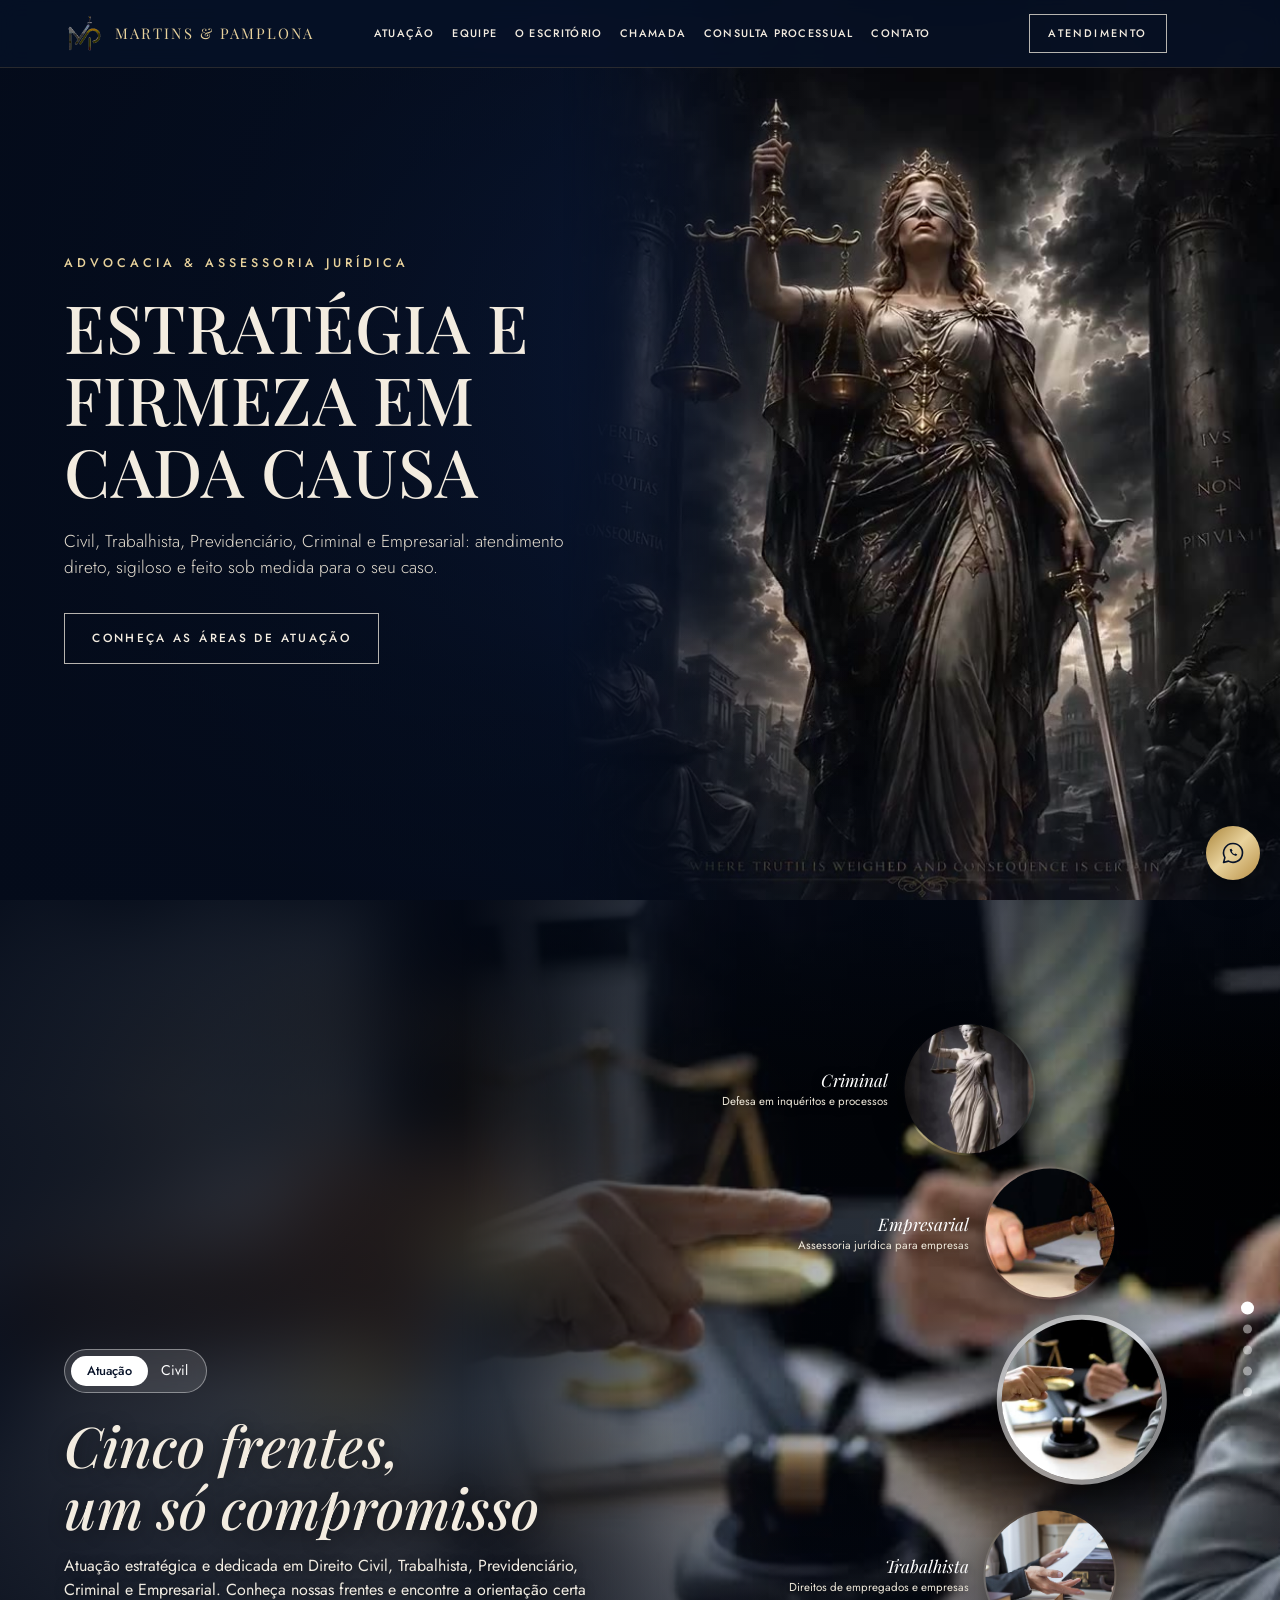
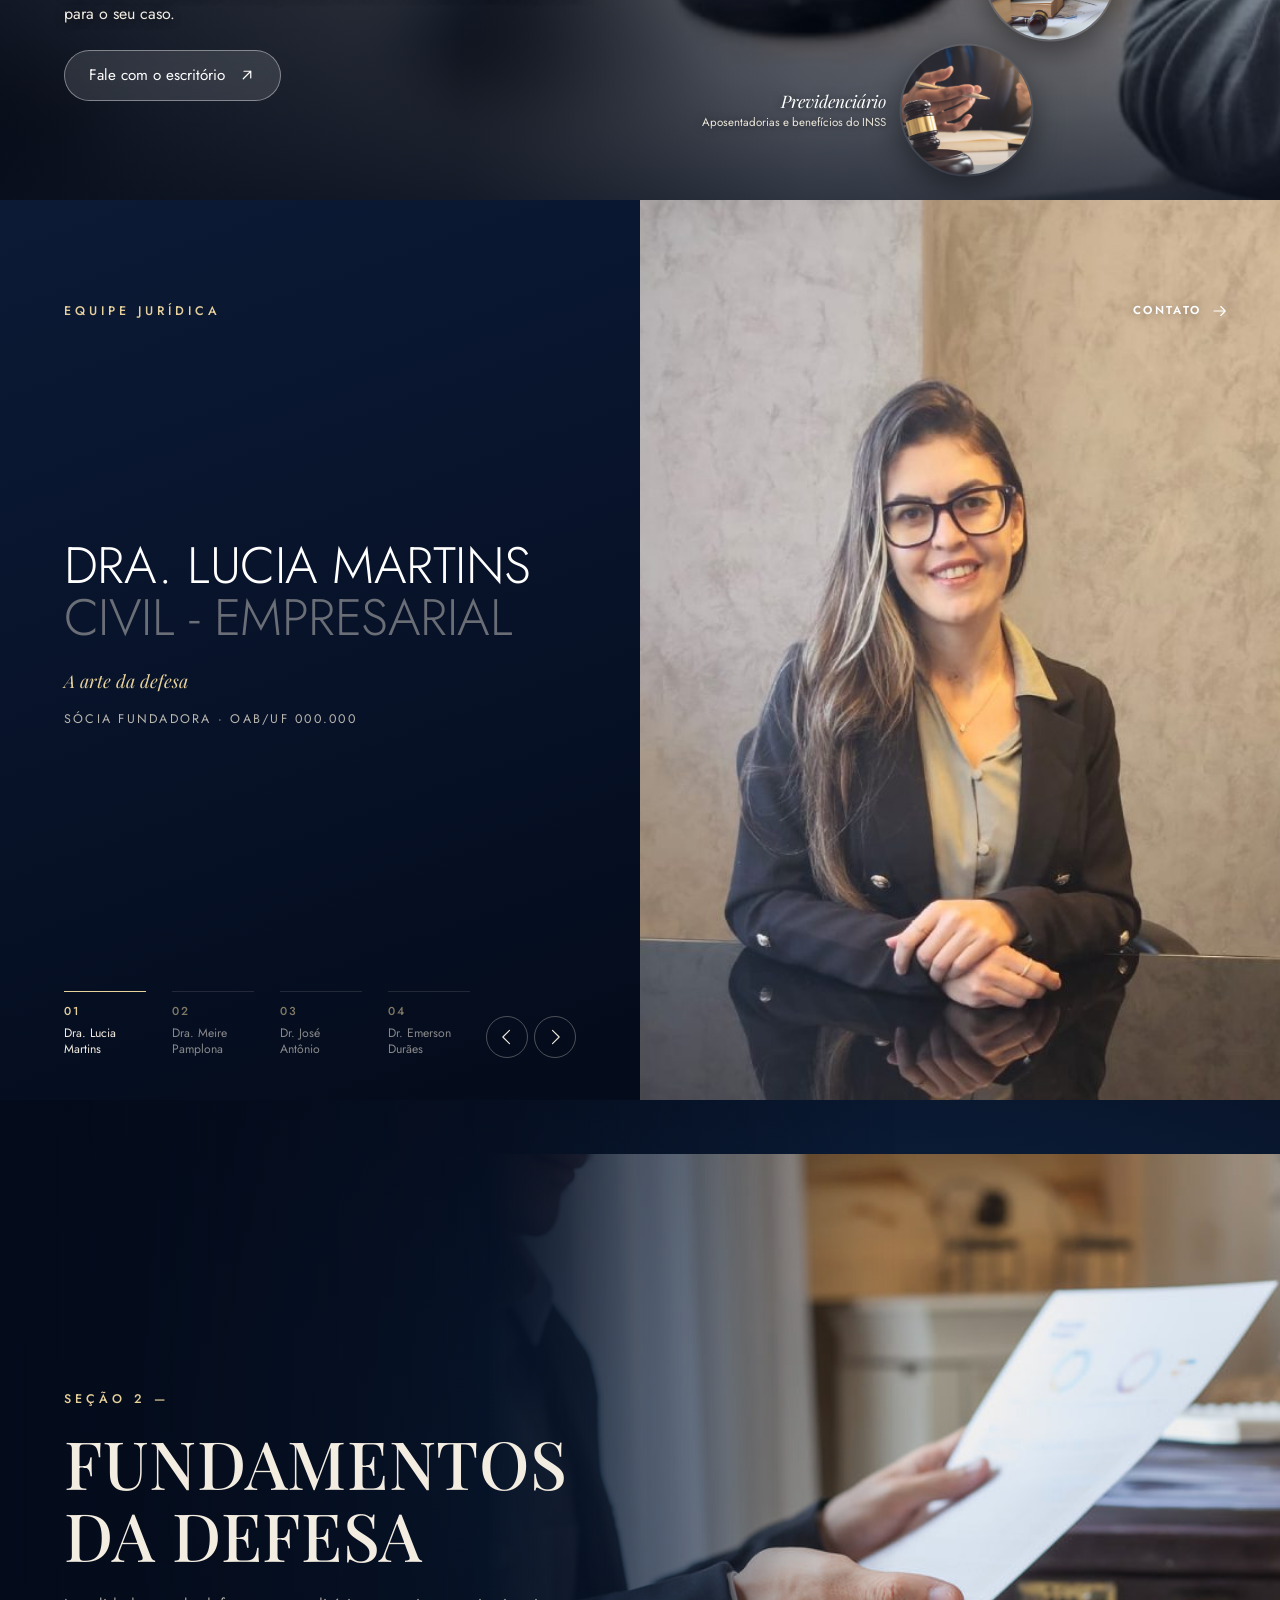
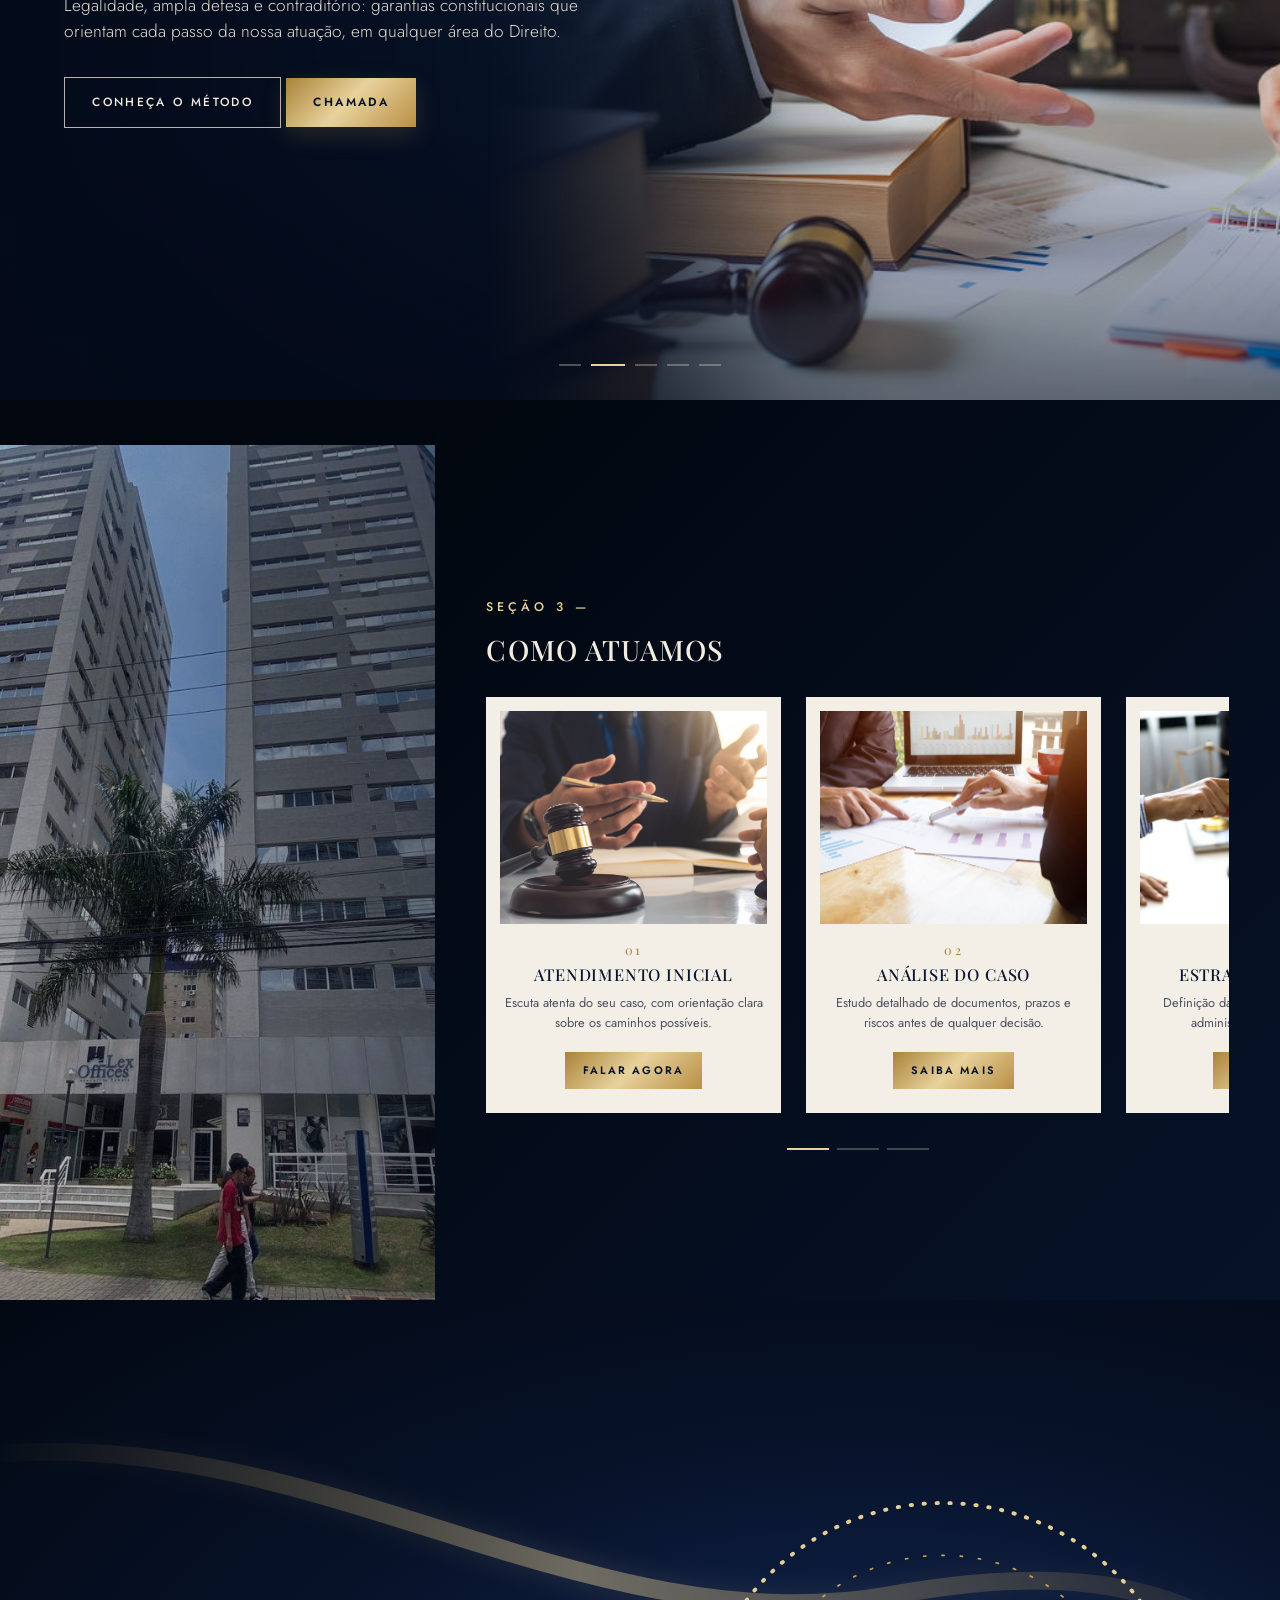
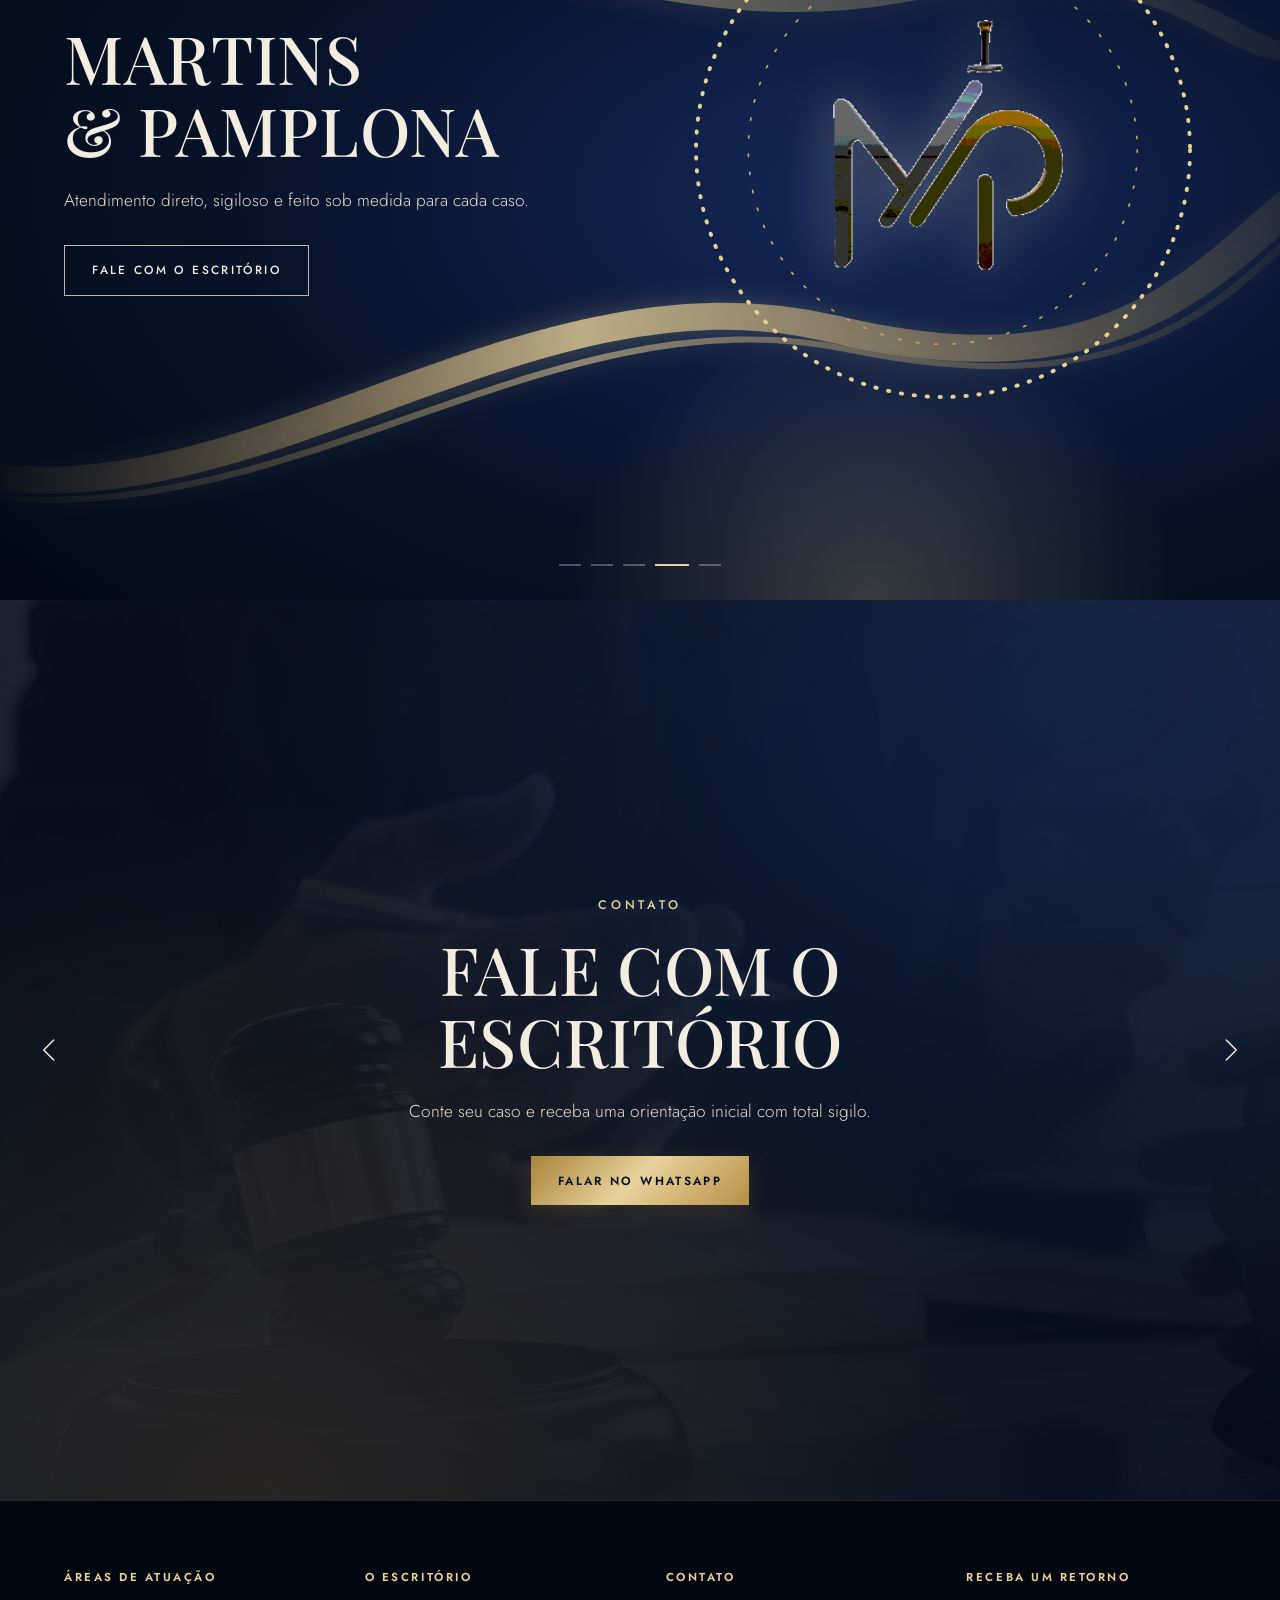
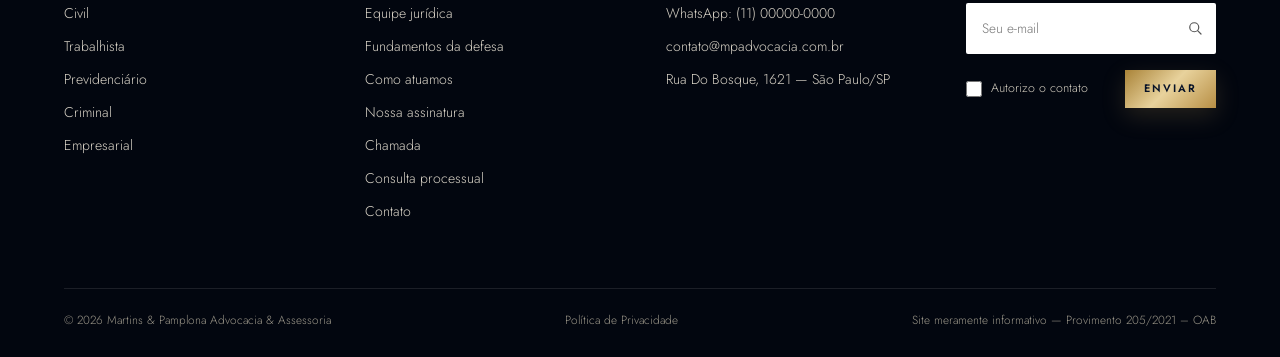
==== commit ee9560ca: "Add files via upload" ====
--- a/index.html
+++ b/index.html
@@ -3,8 +3,8 @@
 <head>
   <meta charset="UTF-8">
   <meta name="viewport" content="width=device-width, initial-scale=1">
-  <title>Emerson Durães | Advocacia Criminal & Assessoria</title>
-  <meta name="description" content="Emerson Durães Advocacia & Assessoria — defesa criminal estratégica, do flagrante aos tribunais superiores. Atendimento sigiloso e personalizado.">
+  <title>Martins & Pamplona | Advocacia & Assessoria Jurídica</title>
+  <meta name="description" content="Advocacia e assessoria jurídica nas áreas Civil, Trabalhista, Previdenciária, Criminal e Empresarial. Atendimento sigiloso e personalizado.">
   <meta name="theme-color" content="#0a1730">
   <link rel="icon" type="image/png" href="img/monograma.png">
   <link rel="preconnect" href="https://fonts.googleapis.com">
@@ -16,13 +16,13 @@
 
 <!-- ============ CABEÇALHO ============ -->
 <header class="site-header" id="topo">
-  <a class="brand" href="#inicio" aria-label="Emerson Durães Advocacia & Assessoria">
+  <a class="brand" href="#inicio" aria-label="Martins & Pamplona Advocacia & Assessoria">
     <img src="img/monograma.png" alt="" class="brand__mono">
-    <span class="brand__txt">EMERSON DURÃES</span>
+    <span class="brand__txt">MARTINS & PAMPLONA</span>
   </a>
 
   <nav class="main-nav" aria-label="Principal">
-    <a href="#areas">Áreas de Atuação</a>
+    <a href="#areas">Atuação</a>
     <a href="#equipe">Equipe</a>
     <a href="#escritorio">O Escritório</a>
     <a href="chamada.html">Chamada</a>
@@ -40,10 +40,10 @@
 
 <!-- Menu em tela cheia -->
 <div class="menu" id="menu" aria-hidden="true">
-  <img src="img/logo-completo.png" alt="Emerson Durães Advocacia & Assessoria" class="menu__logo">
+  <img src="img/logo-completo.png" alt="Martins & Pamplona Advocacia & Assessoria" class="menu__logo">
   <nav aria-label="Menu">
     <a href="#inicio">Início</a>
-    <a href="#areas">Áreas de Atuação</a>
+    <a href="#areas">Atuação</a>
     <a href="#equipe">Equipe Jurídica</a>
     <a href="#fundamentos">Fundamentos da Defesa</a>
     <a href="#escritorio">Como Atuamos</a>
@@ -58,89 +58,81 @@
 
 <!-- ============ 1. HERO (vídeo) ============ -->
 <section class="hero hero--video" id="inicio">
-  <video class="hero__video" autoplay muted loop playsinline preload="auto" poster="img/frame_1.5.jpg" data-parallax="0.08">
-    <source src="video/hero.mp4" type="video/mp4">
-  </video>
+  <div class="hero__media hero__media--video">
+    <video class="hero__video hero__video--side" autoplay muted loop playsinline preload="auto" poster="img/hero-poster.jpg">
+      <source src="video/hero.mp4" type="video/mp4">
+    </video>
+  </div>
   <div class="hero__shade"></div>
   <div class="hero__content reveal">
-    <p class="eyebrow">Advocacia Criminal &amp; Assessoria</p>
-    <h1>A arte da<br>defesa criminal</h1>
-    <p class="lead">Estratégia, firmeza e discrição para proteger a sua liberdade.</p>
+    <p class="eyebrow">Advocacia &amp; Assessoria Jurídica</p>
+    <h1>Estratégia e<br>firmeza em<br>cada causa</h1>
+    <p class="lead">Civil, Trabalhista, Previdenciário, Criminal e Empresarial: atendimento direto, sigiloso e feito sob medida para o seu caso.</p>
     <a class="btn btn--outline" href="#areas">Conheça as áreas de atuação</a>
   </div>
 </section>
 
 <!-- ============ 2. ÁREAS DE ATUAÇÃO (slider com roda de círculos) ============ -->
-<section class="areas" id="areas" aria-roledescription="carrossel" aria-label="Áreas de atuação criminal">
+<section class="areas" id="areas" aria-roledescription="carrossel" aria-label="Áreas de atuação">
   <div class="areas__bgs">
     <div class="areas__bg on" data-i="0">
       <img class="areas__blur" src="img/themis-justica.jpg" alt="" loading="lazy">
-      <img class="areas__main" src="img/themis-justica.jpg" alt="Tribunal do Júri" loading="lazy" style="object-position:center 20%">
+      <img class="areas__main" src="img/themis-justica.jpg" alt="Civil" loading="lazy" style="object-position:center 20%">
     </div>
     <div class="areas__bg" data-i="1">
       <img class="areas__blur" src="img/themis-papoulas.jpg" alt="" loading="lazy">
-      <img class="areas__main" src="img/themis-papoulas.jpg" alt="Crimes Econômicos" loading="lazy" style="object-position:center 30%">
+      <img class="areas__main" src="img/themis-papoulas.jpg" alt="Trabalhista" loading="lazy" style="object-position:center 30%">
     </div>
     <div class="areas__bg" data-i="2">
       <img class="areas__blur" src="img/frame_4.9.jpg" alt="" loading="lazy">
-      <img class="areas__main" src="img/frame_4.9.jpg" alt="Prisões e Habeas Corpus" loading="lazy" style="object-position:center 40%">
+      <img class="areas__main" src="img/frame_4.9.jpg" alt="Previdenciário" loading="lazy" style="object-position:center 40%">
     </div>
     <div class="areas__bg" data-i="3">
       <img class="areas__blur" src="img/area-marmore-1.jpg" alt="" loading="lazy">
-      <img class="areas__main" src="img/area-marmore-1.jpg" alt="Execução Penal" loading="lazy" style="object-position:center 18%">
+      <img class="areas__main" src="img/area-marmore-1.jpg" alt="Criminal" loading="lazy" style="object-position:center 18%">
     </div>
     <div class="areas__bg" data-i="4">
-      <img class="areas__blur" src="img/area-marmore-2.jpg" alt="" loading="lazy">
-      <img class="areas__main" src="img/area-marmore-2.jpg" alt="Violência Doméstica" loading="lazy" style="object-position:center 16%">
-    </div>
-    <div class="areas__bg" data-i="5">
       <img class="areas__blur" src="img/frame_2.7.jpg" alt="" loading="lazy">
-      <img class="areas__main" src="img/frame_2.7.jpg" alt="Tribunais Superiores" loading="lazy" style="object-position:center 50%">
+      <img class="areas__main" src="img/frame_2.7.jpg" alt="Empresarial" loading="lazy" style="object-position:center 50%">
     </div>
   </div>
   <div class="areas__shade"></div>
 
   <div class="areas__content">
-    <p class="pill"><b>Atuação</b><span id="areaName" aria-live="polite">Tribunal do Júri</span></p>
-    <h2>Defesa à altura<br>da sua liberdade</h2>
-    <p class="areas__text">Atuação criminal estratégica e discreta, do flagrante aos tribunais superiores. Conheça nossas frentes e encontre a orientação certa para o seu caso.</p>
+    <p class="pill"><b>Atuação</b><span id="areaName" aria-live="polite">Civil</span></p>
+    <h2>Cinco frentes,<br>um só compromisso</h2>
+    <p class="areas__text">Atuação estratégica e dedicada em Direito Civil, Trabalhista, Previdenciário, Criminal e Empresarial. Conheça nossas frentes e encontre a orientação certa para o seu caso.</p>
     <a class="pill pill--btn" data-wa href="#contato">Fale com o escritório <svg viewBox="0 0 24 24" aria-hidden="true"><path d="M7 17 17 7M8 7h9v9"/></svg></a>
   </div>
 
   <ul class="areas__wheel" id="areasWheel">
       <li class="orb" data-i="0">
-        <button type="button" aria-label="Tribunal do Júri">
-          <span class="orb__label"><em>Tribunal do Júri</em><small>Crimes dolosos contra a vida</small></span>
+        <button type="button" aria-label="Civil">
+          <span class="orb__label"><em>Civil</em><small>Contratos, família e sucessões</small></span>
           <span class="orb__img"><img src="img/themis-justica.jpg" alt="" loading="lazy" style="object-position:center 20%"></span>
         </button>
       </li>
       <li class="orb" data-i="1">
-        <button type="button" aria-label="Crimes Econômicos">
-          <span class="orb__label"><em>Crimes Econômicos</em><small>Tributários e financeiros</small></span>
+        <button type="button" aria-label="Trabalhista">
+          <span class="orb__label"><em>Trabalhista</em><small>Direitos de empregados e empresas</small></span>
           <span class="orb__img"><img src="img/themis-papoulas.jpg" alt="" loading="lazy" style="object-position:center 30%"></span>
         </button>
       </li>
       <li class="orb" data-i="2">
-        <button type="button" aria-label="Prisões e Habeas Corpus">
-          <span class="orb__label"><em>Prisões e Habeas Corpus</em><small>Flagrante e liberdade</small></span>
+        <button type="button" aria-label="Previdenciário">
+          <span class="orb__label"><em>Previdenciário</em><small>Aposentadorias e benefícios do INSS</small></span>
           <span class="orb__img"><img src="img/frame_4.9.jpg" alt="" loading="lazy" style="object-position:center 40%"></span>
         </button>
       </li>
       <li class="orb" data-i="3">
-        <button type="button" aria-label="Execução Penal">
-          <span class="orb__label"><em>Execução Penal</em><small>Progressão e benefícios</small></span>
+        <button type="button" aria-label="Criminal">
+          <span class="orb__label"><em>Criminal</em><small>Defesa em inquéritos e processos</small></span>
           <span class="orb__img"><img src="img/area-marmore-1.jpg" alt="" loading="lazy" style="object-position:center 18%"></span>
         </button>
       </li>
       <li class="orb" data-i="4">
-        <button type="button" aria-label="Violência Doméstica">
-          <span class="orb__label"><em>Violência Doméstica</em><small>Lei Maria da Penha</small></span>
-          <span class="orb__img"><img src="img/area-marmore-2.jpg" alt="" loading="lazy" style="object-position:center 16%"></span>
-        </button>
-      </li>
-      <li class="orb" data-i="5">
-        <button type="button" aria-label="Tribunais Superiores">
-          <span class="orb__label"><em>Tribunais Superiores</em><small>Recursos no STJ e STF</small></span>
+        <button type="button" aria-label="Empresarial">
+          <span class="orb__label"><em>Empresarial</em><small>Assessoria jurídica para empresas</small></span>
           <span class="orb__img"><img src="img/frame_2.7.jpg" alt="" loading="lazy" style="object-position:center 50%"></span>
         </button>
       </li>
@@ -151,7 +143,6 @@
       <button type="button" aria-label="Área 3" data-i="2"></button>
       <button type="button" aria-label="Área 4" data-i="3"></button>
       <button type="button" aria-label="Área 5" data-i="4"></button>
-      <button type="button" aria-label="Área 6" data-i="5"></button>
   </div>
 </section>
 
@@ -161,32 +152,32 @@
     <p class="eyebrow team__eyebrow">Equipe jurídica</p>
     <div class="team__texts">
       <article class="member on" data-i="0" aria-hidden="false">
-        <h2><span class="n1">Emerson Durães</span><span class="n2">Advocacia Criminal</span></h2>
+        <h2><span class="n1">Dra. Lucia Martins</span><span class="n2">Civil · Empresarial</span></h2>
         <p class="tag">A arte da defesa</p>
-        <p class="meta">Sócio fundador · OAB/UF 000.000</p>
+        <p class="meta">Sócia Fundadora · OAB/UF 000.000</p>
       </article>
       <article class="member" data-i="1" aria-hidden="true">
-        <h2><span class="n1">Nome do Advogado</span><span class="n2">Direito Penal Econômico</span></h2>
+        <h2><span class="n1">Dra. Meire Pamplona</span><span class="n2">Previdenciário</span></h2>
         <p class="tag">Rigor e estratégia</p>
-        <p class="meta">Sócio · OAB/UF 000.000</p>
+        <p class="meta">Sócia Fundadora · OAB/UF 000.000</p>
       </article>
       <article class="member" data-i="2" aria-hidden="true">
-        <h2><span class="n1">Nome da Advogada</span><span class="n2">Tribunal do Júri</span></h2>
+        <h2><span class="n1">Dr. José Antônio</span><span class="n2">Criminal</span></h2>
         <p class="tag">Firmeza em plenário</p>
-        <p class="meta">Advogada · OAB/UF 000.000</p>
+        <p class="meta">Associado · OAB/UF 000.000</p>
       </article>
       <article class="member" data-i="3" aria-hidden="true">
-        <h2><span class="n1">Nome do Advogado</span><span class="n2">Execução Penal</span></h2>
+        <h2><span class="n1">Dr. Emerson Durães</span><span class="n2">Trabalhista</span></h2>
         <p class="tag">Cuidado em cada fase</p>
-        <p class="meta">Advogado · OAB/UF 000.000</p>
+        <p class="meta">Associado · OAB/UF 000.000</p>
       </article>
     </div>
     <div class="team__controls">
       <nav class="team__nav" aria-label="Advogados">
-        <button type="button" data-i="0" class="on"><b>01</b><span>Emerson Durães</span></button>
-        <button type="button" data-i="1"><b>02</b><span>Nome do Advogado</span></button>
-        <button type="button" data-i="2"><b>03</b><span>Nome da Advogada</span></button>
-        <button type="button" data-i="3"><b>04</b><span>Nome do Advogado</span></button>
+        <button type="button" data-i="0" class="on"><b>01</b><span>Dra. Lucia Martins</span></button>
+        <button type="button" data-i="1"><b>02</b><span>Dra. Meire Pamplona</span></button>
+        <button type="button" data-i="2"><b>03</b><span>Dr. José Antônio</span></button>
+        <button type="button" data-i="3"><b>04</b><span>Dr. Emerson Durães</span></button>
       </nav>
       <div class="team__arrows">
         <button type="button" id="teamPrev" aria-label="Anterior"><svg viewBox="0 0 24 24"><path d="M15 4 7 12l8 8"/></svg></button>
@@ -197,7 +188,7 @@
   <div class="team__right">
       <figure class="mphoto on" data-i="0">
         <svg class="mphoto__ph" viewBox="0 0 400 500" aria-hidden="true"><defs><linearGradient id="sg0" x1="0" y1="0" x2="0" y2="1"><stop offset="0" stop-color="#5a6270"/><stop offset="1" stop-color="#3b424e"/></linearGradient></defs><circle cx="200" cy="170" r="72" fill="url(#sg0)"/><path d="M60 500c0-110 60-190 140-190s140 80 140 190Z" fill="url(#sg0)"/></svg>
-        <img src="img/equipe/advogado-1.jpg" alt="Emerson Durães" loading="lazy" onerror="this.remove()">
+        <img src="img/equipe/advogado-1.jpg" alt="Dra. Lucia Martins" loading="lazy" onerror="this.remove()">
       </figure>
       <figure class="mphoto" data-i="1">
         <svg class="mphoto__ph" viewBox="0 0 400 500" aria-hidden="true"><defs><linearGradient id="sg1" x1="0" y1="0" x2="0" y2="1"><stop offset="0" stop-color="#5a6270"/><stop offset="1" stop-color="#3b424e"/></linearGradient></defs><circle cx="200" cy="170" r="72" fill="url(#sg1)"/><path d="M60 500c0-110 60-190 140-190s140 80 140 190Z" fill="url(#sg1)"/></svg>
@@ -224,7 +215,7 @@
   <div class="hero__content reveal">
     <p class="eyebrow">Seção 2 —</p>
     <h2>Fundamentos<br>da defesa</h2>
-    <p class="lead">Presunção de inocência, ampla defesa e contraditório: garantias constitucionais que orientam cada passo da nossa atuação.</p>
+    <p class="lead">Legalidade, ampla defesa e contraditório: garantias constitucionais que orientam cada passo da nossa atuação, em qualquer área do Direito.</p>
     <a class="btn btn--outline" href="#escritorio">Conheça o método</a>
     <a class="btn btn--gold" href="chamada.html">Chamada</a>
   </div>
@@ -234,7 +225,7 @@
 <!-- ============ 5. SPLIT — COMO ATUAMOS ============ -->
 <section class="split" id="escritorio">
   <div class="split__img" data-parallax-bg="0.05">
-    <img src="img/frame_3.9.jpg" alt="Balança da justiça em destaque" loading="lazy">
+    <img src="img/escritorio.jpg" alt="Balança da justiça em destaque" loading="lazy">
   </div>
   <div class="split__panel">
     <div class="section-head section-head--left reveal">
@@ -246,37 +237,37 @@
         <article class="lcard">
           <div class="lcard__img"><img src="img/frame_4.9.jpg" alt="" loading="lazy"></div>
           <span class="lcard__n">01</span>
-          <h3>Plantão e flagrante</h3>
-          <p>Acompanhamento imediato na delegacia e na audiência de custódia.</p>
-          <a class="btn btn--gold btn--sm" data-wa data-msg="Preciso de atendimento urgente (flagrante / prisão)." href="#contato">Falar agora</a>
+          <h3>Atendimento inicial</h3>
+          <p>Escuta atenta do seu caso, com orientação clara sobre os caminhos possíveis.</p>
+          <a class="btn btn--gold btn--sm" data-wa data-msg="Gostaria de um atendimento inicial." href="#contato">Falar agora</a>
         </article>
         <article class="lcard">
           <div class="lcard__img"><img src="img/frame_1.5.jpg" alt="" loading="lazy" style="object-position:70% 40%"></div>
           <span class="lcard__n">02</span>
-          <h3>Inquérito policial</h3>
-          <p>Atuação desde a investigação, antes mesmo de qualquer denúncia.</p>
-          <a class="btn btn--gold btn--sm" data-wa data-msg="Gostaria de orientação sobre um inquérito policial." href="#contato">Saiba mais</a>
+          <h3>Análise do caso</h3>
+          <p>Estudo detalhado de documentos, prazos e riscos antes de qualquer decisão.</p>
+          <a class="btn btn--gold btn--sm" data-wa data-msg="Gostaria de uma análise do meu caso." href="#contato">Saiba mais</a>
         </article>
         <article class="lcard">
           <div class="lcard__img"><img src="img/themis-justica.jpg" alt="" loading="lazy" style="object-position:center 22%"></div>
           <span class="lcard__n">03</span>
-          <h3>Defesa no processo</h3>
-          <p>Resposta à acusação, produção de provas, alegações e memoriais.</p>
-          <a class="btn btn--gold btn--sm" data-wa data-msg="Gostaria de orientação sobre defesa em processo criminal." href="#contato">Saiba mais</a>
+          <h3>Estratégia jurídica</h3>
+          <p>Definição da melhor via: acordo, medida administrativa ou ação judicial.</p>
+          <a class="btn btn--gold btn--sm" data-wa data-msg="Gostaria de orientação sobre a melhor estratégia para o meu caso." href="#contato">Saiba mais</a>
         </article>
         <article class="lcard">
           <div class="lcard__img"><img src="img/themis-papoulas.jpg" alt="" loading="lazy" style="object-position:center 30%"></div>
           <span class="lcard__n">04</span>
-          <h3>Tribunal do Júri</h3>
-          <p>Preparação estratégica e sustentação oral perante o Conselho de Sentença.</p>
-          <a class="btn btn--gold btn--sm" data-wa data-msg="Gostaria de orientação sobre Tribunal do Júri." href="#contato">Saiba mais</a>
+          <h3>Acompanhamento</h3>
+          <p>Atuação em todas as fases do processo, com você informado a cada passo.</p>
+          <a class="btn btn--gold btn--sm" data-wa data-msg="Gostaria de acompanhar um processo com o escritório." href="#contato">Saiba mais</a>
         </article>
         <article class="lcard">
           <div class="lcard__img"><img src="img/frame_2.7.jpg" alt="" loading="lazy"></div>
           <span class="lcard__n">05</span>
-          <h3>Recursos e execução</h3>
-          <p>Apelação, recursos aos tribunais superiores e acompanhamento da execução penal.</p>
-          <a class="btn btn--gold btn--sm" data-wa data-msg="Gostaria de orientação sobre recursos e execução penal." href="#contato">Saiba mais</a>
+          <h3>Recursos e resultados</h3>
+          <p>Recursos, cumprimento de decisões e orientação preventiva para evitar novos conflitos.</p>
+          <a class="btn btn--gold btn--sm" data-wa data-msg="Gostaria de orientação sobre recursos e cumprimento de decisão." href="#contato">Saiba mais</a>
         </article>
       </div>
       <div class="dots" data-dots></div>
@@ -300,7 +291,7 @@
   </svg>
 
   <div class="hero__content reveal">
-    <h2>A assinatura<br>Emerson Durães</h2>
+    <h2>Martins<br>&amp; Pamplona</h2>
     <p class="lead">Atendimento direto, sigiloso e feito sob medida para cada caso.</p>
     <a class="btn btn--outline" href="#contato">Fale com o escritório</a>
   </div>
@@ -324,7 +315,7 @@
     <div class="cta__slide on">
       <p class="eyebrow">Contato</p>
       <h2>Fale com o escritório</h2>
-      <p class="lead">Sua liberdade não pode esperar. Conte seu caso e receba uma orientação inicial com total sigilo.</p>
+      <p class="lead">Conte seu caso e receba uma orientação inicial com total sigilo.</p>
       <a class="btn btn--gold" data-wa href="#">Falar no WhatsApp</a>
     </div>
     <div class="cta__slide">
@@ -335,8 +326,8 @@
     </div>
     <div class="cta__slide">
       <p class="eyebrow">Urgência</p>
-      <h2>Do flagrante ao tribunal</h2>
-      <p class="lead">Em caso de prisão ou intimação, o primeiro contato faz toda a diferença. Estamos à disposição.</p>
+      <h2>Prazos não esperam</h2>
+      <p class="lead">Em caso de intimação, citação, prisão ou prazo correndo, o primeiro contato faz toda a diferença. Estamos à disposição.</p>
       <a class="btn btn--gold" data-wa data-msg="Preciso de atendimento urgente." href="#">Atendimento urgente</a>
     </div>
   </div>
@@ -351,11 +342,11 @@
   <div class="footer__grid">
     <div class="fcol">
       <h4>Áreas de atuação</h4>
-      <a href="#areas">Tribunal do Júri</a>
-      <a href="#areas">Crimes Econômicos</a>
-      <a href="#areas">Prisões e Habeas Corpus</a>
-      <a href="#areas">Execução Penal</a>
-      <a href="#areas">Violência Doméstica</a>
+      <a href="#areas">Civil</a>
+      <a href="#areas">Trabalhista</a>
+      <a href="#areas">Previdenciário</a>
+      <a href="#areas">Criminal</a>
+      <a href="#areas">Empresarial</a>
     </div>
     <div class="fcol">
       <h4>O escritório</h4>
@@ -396,7 +387,7 @@
   </div>
 
   <div class="footer__bar">
-    <span>© <span id="year">2026</span> Emerson Durães Advocacia &amp; Assessoria</span>
+    <span>© <span id="year">2026</span> Martins &amp; Pamplona Advocacia &amp; Assessoria</span>
     <span class="footer__mid"><a href="#">Política de Privacidade</a></span>
     <span class="footer__right">Site meramente informativo — Provimento 205/2021 – OAB</span>
   </div>
--- a/css/style.css
+++ b/css/style.css
@@ -1,5 +1,5 @@
 /* ============================================================
-   EMERSON DURÃES — ADVOCACIA & ASSESSORIA
+   MARTINS & PAMPLONA — ADVOCACIA & ASSESSORIA
    Paleta: azul-marinho + dourado (logo)
    ============================================================ */
 :root{
@@ -562,3 +562,15 @@
 @media (prefers-reduced-motion:reduce){.member,.mphoto{transition-duration:.01ms!important}}
 
 @media (max-width:1480px){.main-nav{gap:1.1rem;margin-left:1.5rem}.main-nav a{font-size:.68rem;letter-spacing:.12em}}
+
+/* Hero: vídeo vertical da Themis à direita, texto à esquerda */
+.hero--video{background:radial-gradient(ellipse at 70% 40%,#10224a 0%,#071228 55%,#040b1a 100%)}
+.hero__media--video{width:56%;-webkit-mask-image:linear-gradient(90deg,transparent 0,#000 30%);mask-image:linear-gradient(90deg,transparent 0,#000 30%)}
+.hero__video--side{position:absolute;inset:0;width:100%;height:100%;object-fit:cover;object-position:center 12%}
+.hero--video .hero__shade{background:linear-gradient(90deg,rgba(4,11,26,.9) 0%,rgba(4,11,26,.5) 42%,rgba(4,11,26,0) 70%),linear-gradient(0deg,rgba(4,11,26,.55),transparent 30%)}
+@media (max-width:920px){.hero__media--video{width:100%;-webkit-mask-image:none;mask-image:none}}
+@media (max-width:640px){.hero__video--side{object-position:center 8%}}
+
+.brand__txt{white-space:nowrap}
+@media (max-width:1480px){.brand__txt{font-size:.92rem;letter-spacing:.14em}}
+@media (max-width:640px){.brand__txt{font-size:.78rem;letter-spacing:.1em}}
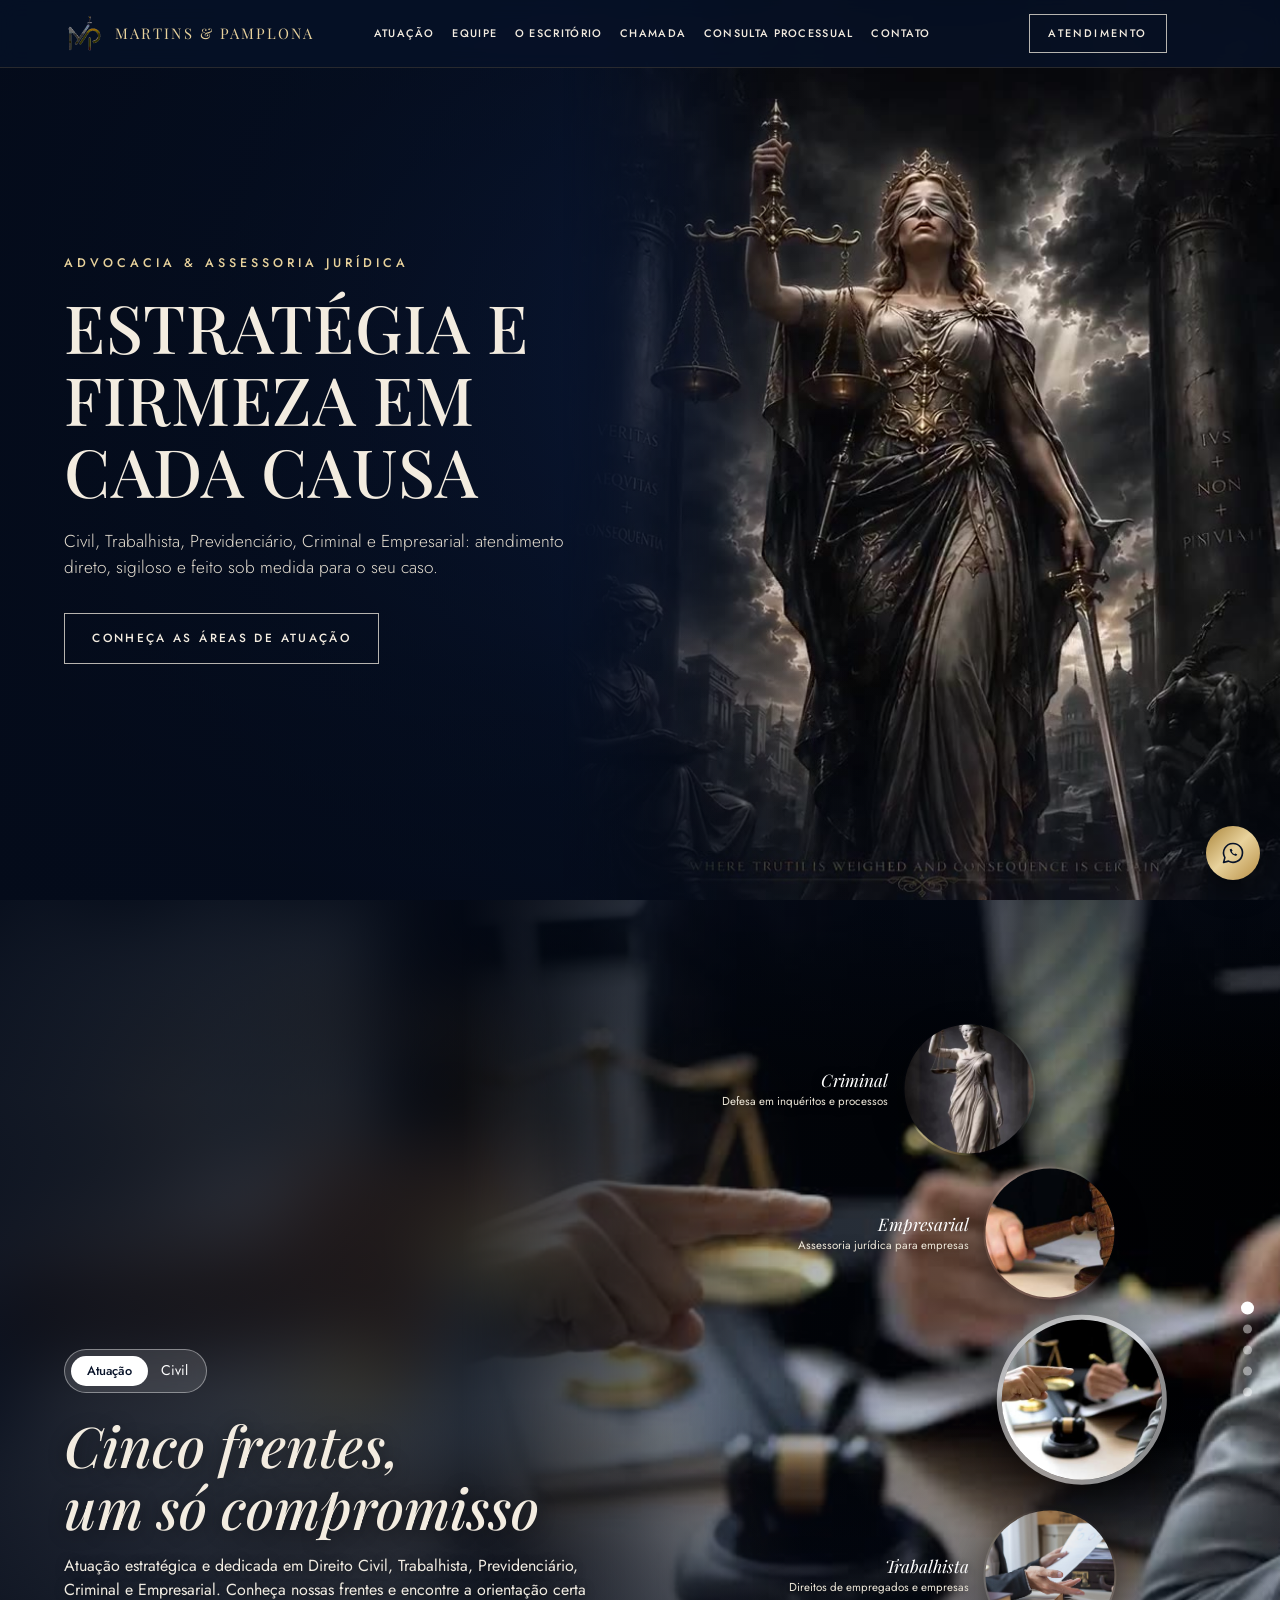
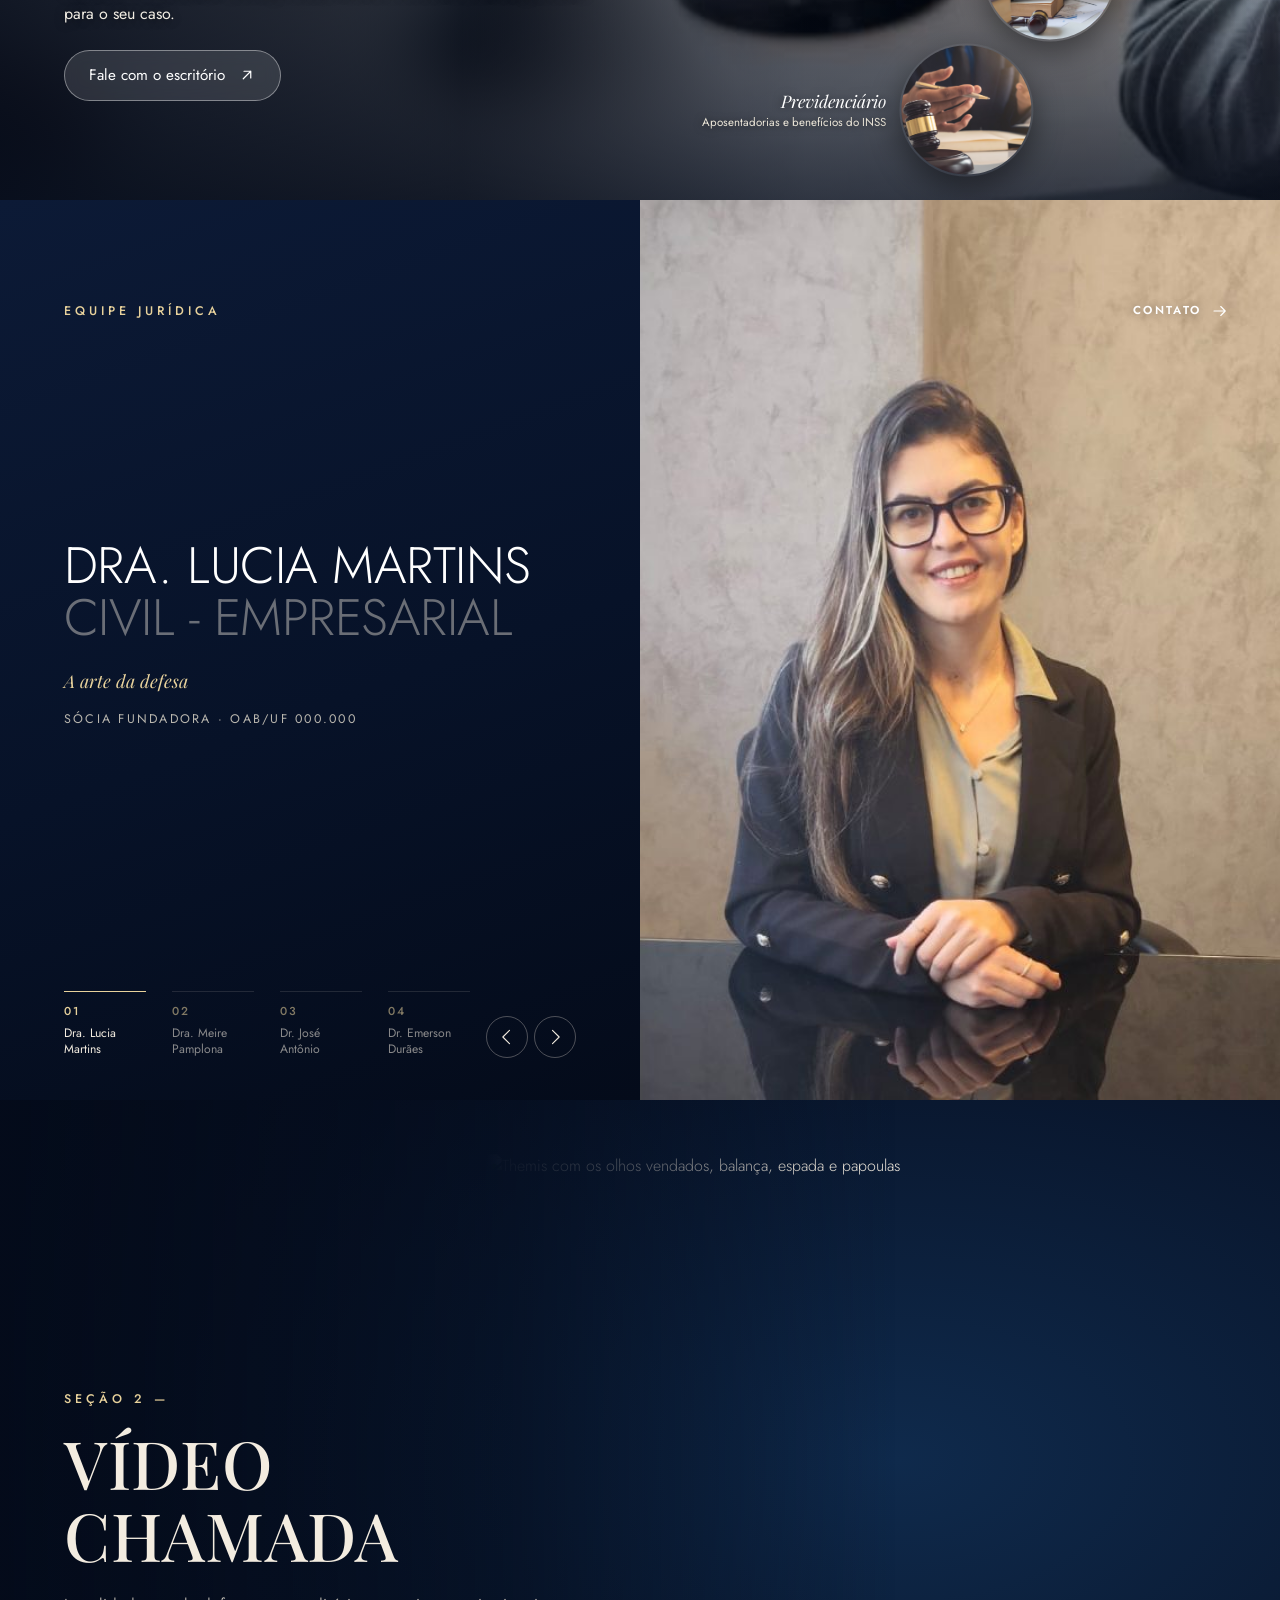
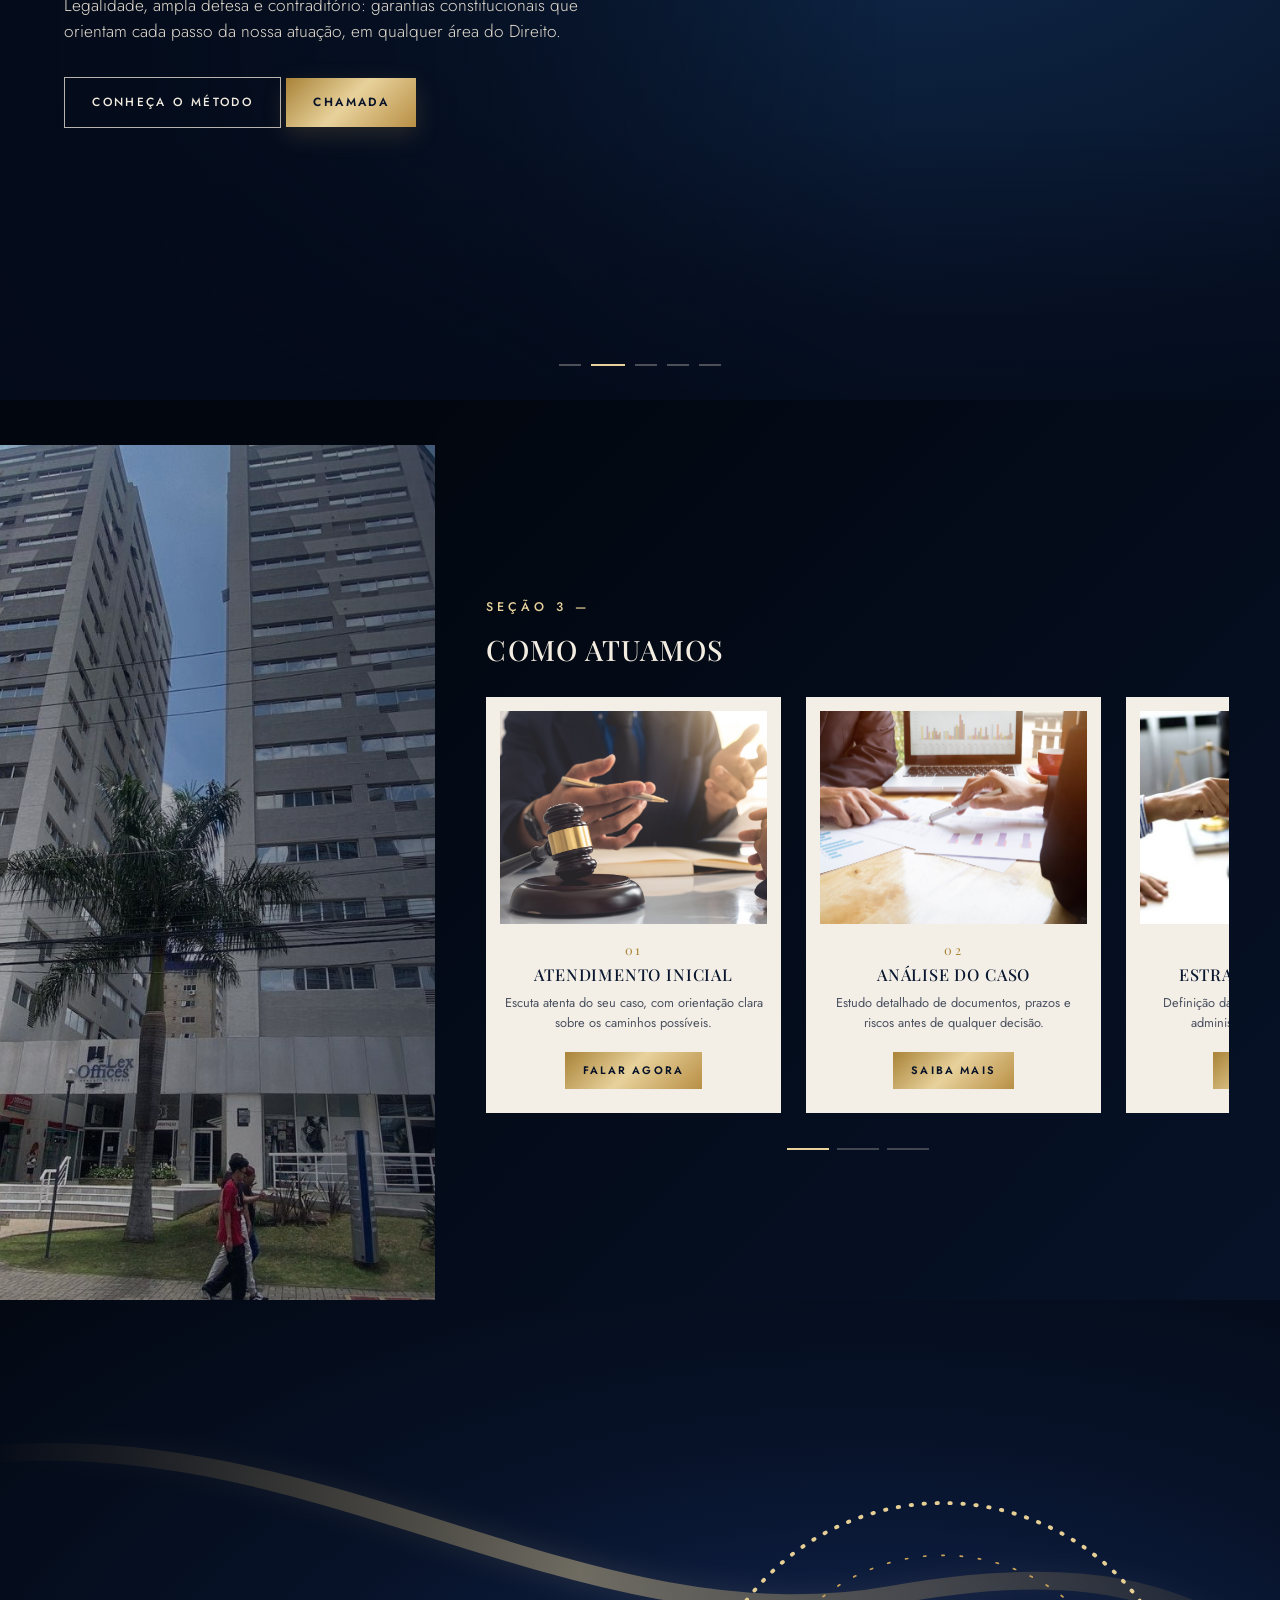
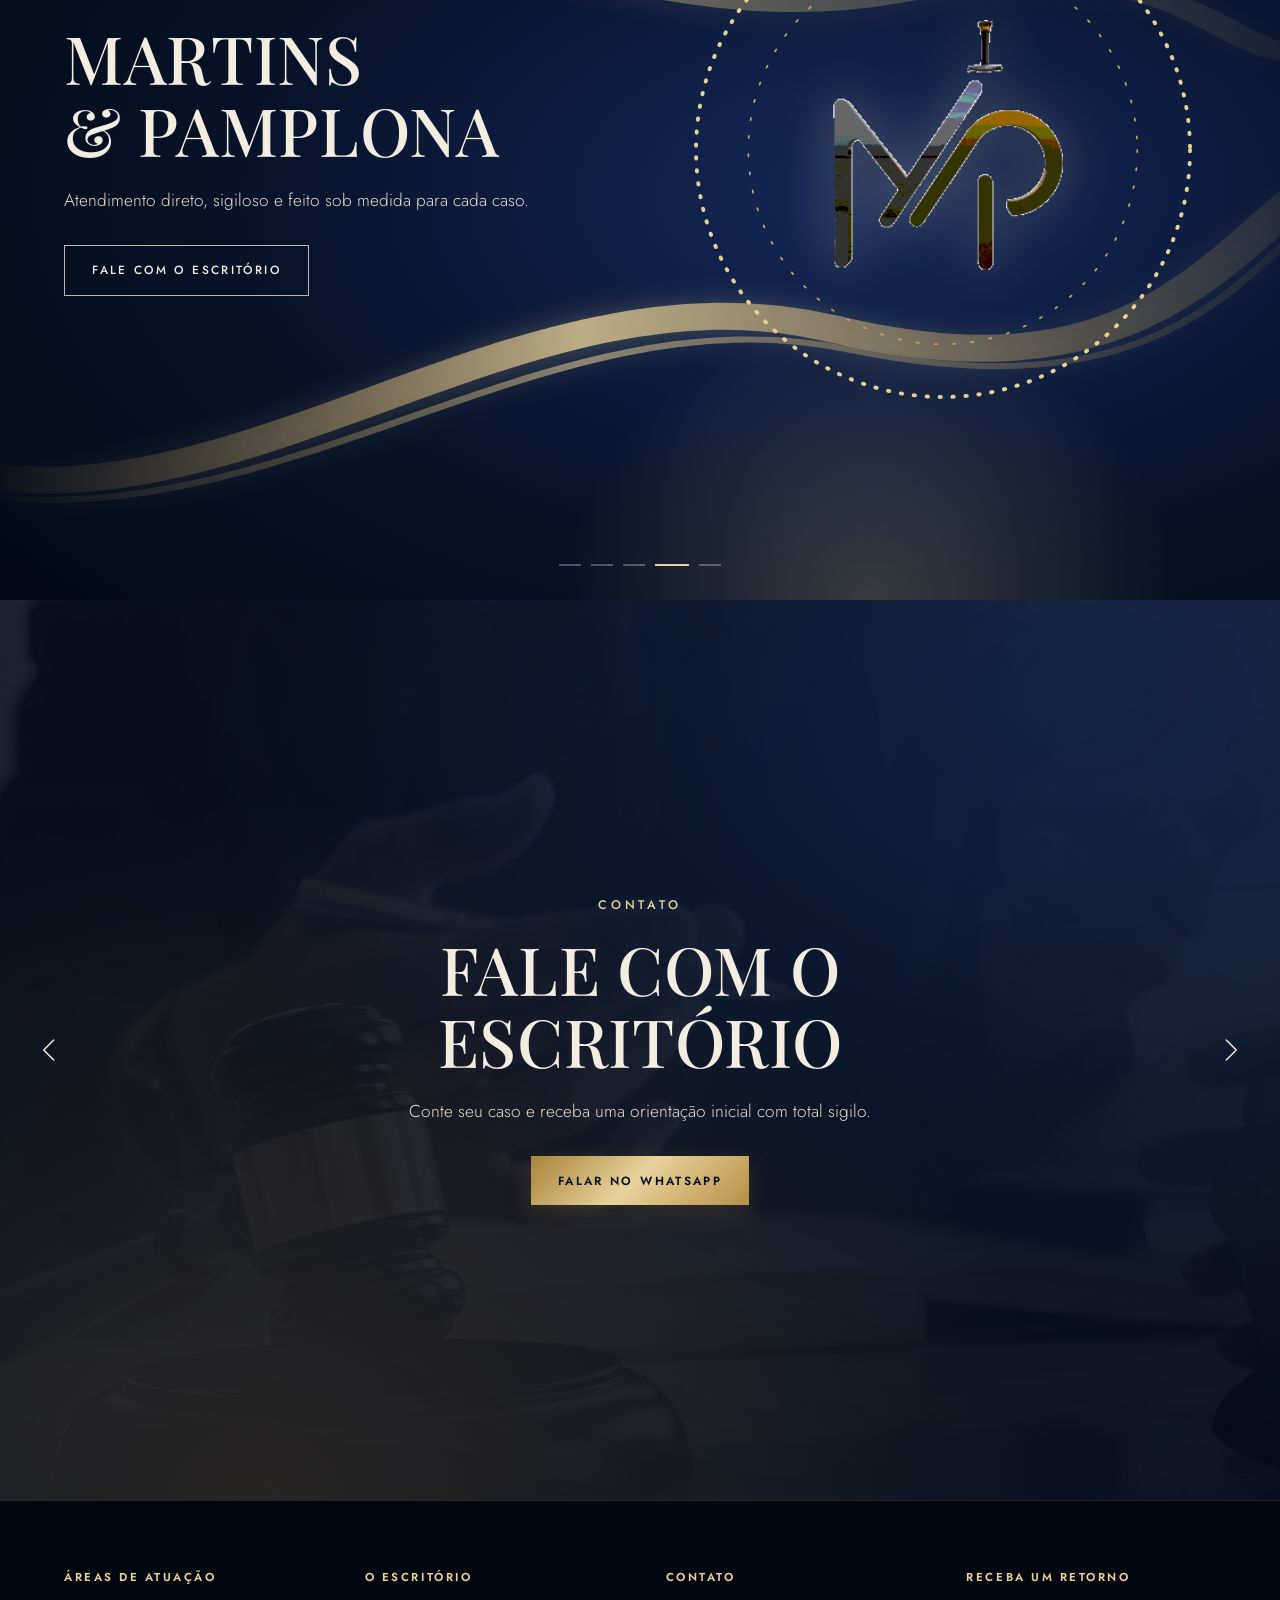
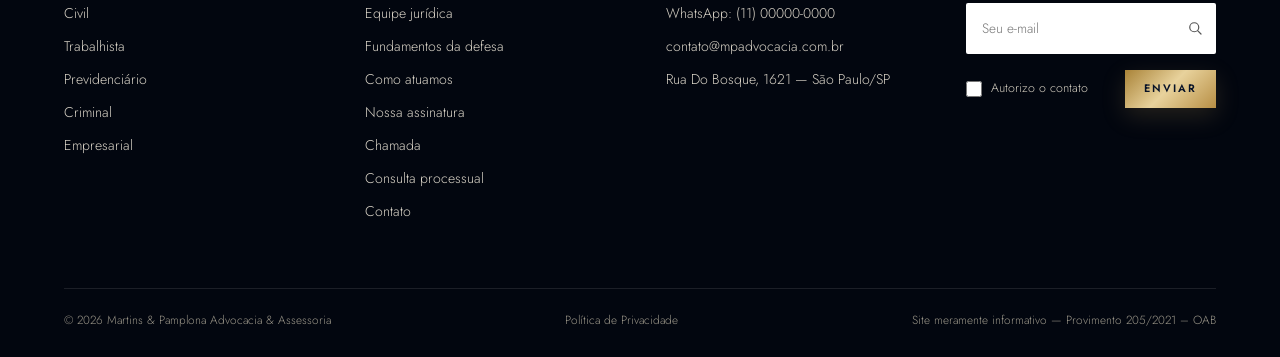
==== commit 3ca29b48: "Update hero section image and heading text" ====
--- a/index.html
+++ b/index.html
@@ -209,12 +209,12 @@
 <!-- ============ 4. HERO — FUNDAMENTOS ============ -->
 <section class="hero hero--split-img hero--alt" id="fundamentos">
   <div class="hero__media" data-parallax="0.06">
-    <img src="img/themis-papoulas.jpg" alt="Themis com os olhos vendados, balança, espada e papoulas" loading="lazy" style="object-position:center 35%">
+    <img src="img/defesa.jpg" alt="Themis com os olhos vendados, balança, espada e papoulas" loading="lazy" style="object-position:center 35%">
   </div>
   <div class="hero__shade hero__shade--side"></div>
   <div class="hero__content reveal">
     <p class="eyebrow">Seção 2 —</p>
-    <h2>Fundamentos<br>da defesa</h2>
+    <h2>VÍDEO<br> CHAMADA</h2>
     <p class="lead">Legalidade, ampla defesa e contraditório: garantias constitucionais que orientam cada passo da nossa atuação, em qualquer área do Direito.</p>
     <a class="btn btn--outline" href="#escritorio">Conheça o método</a>
     <a class="btn btn--gold" href="chamada.html">Chamada</a>
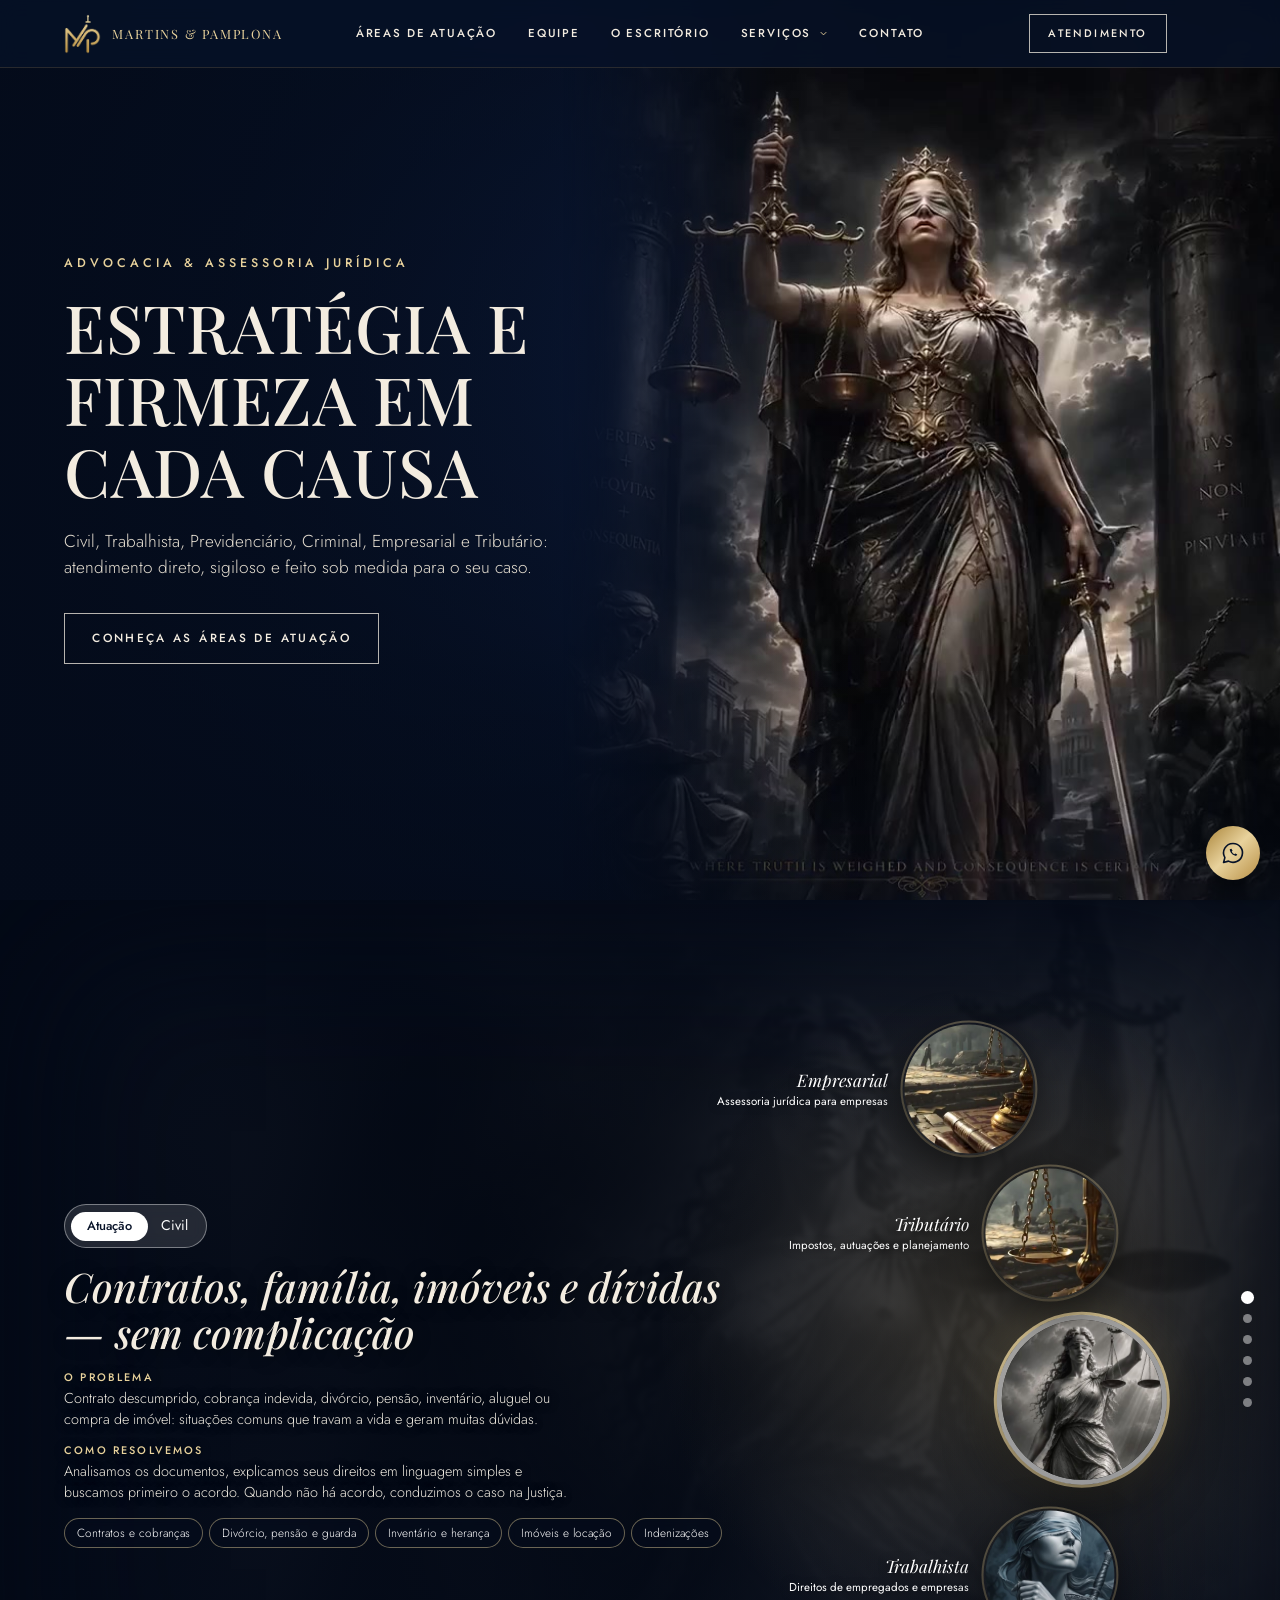
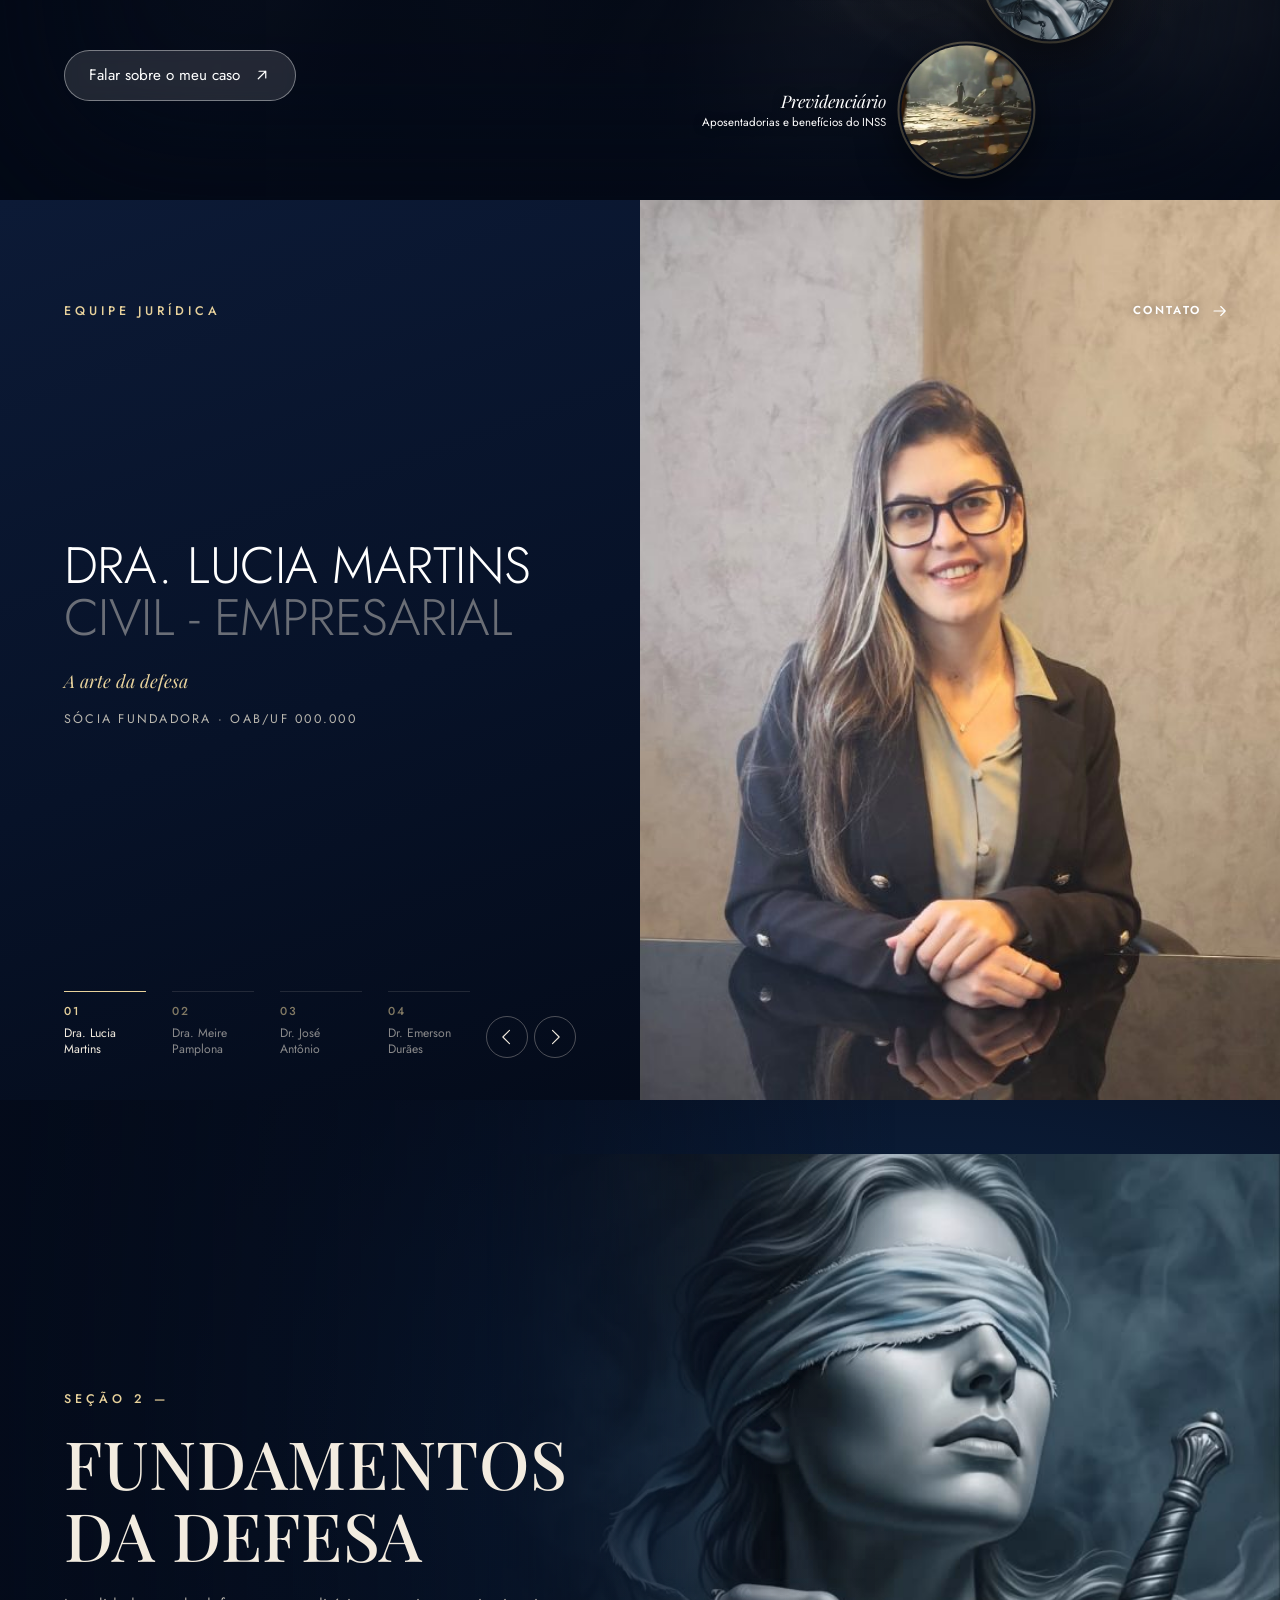
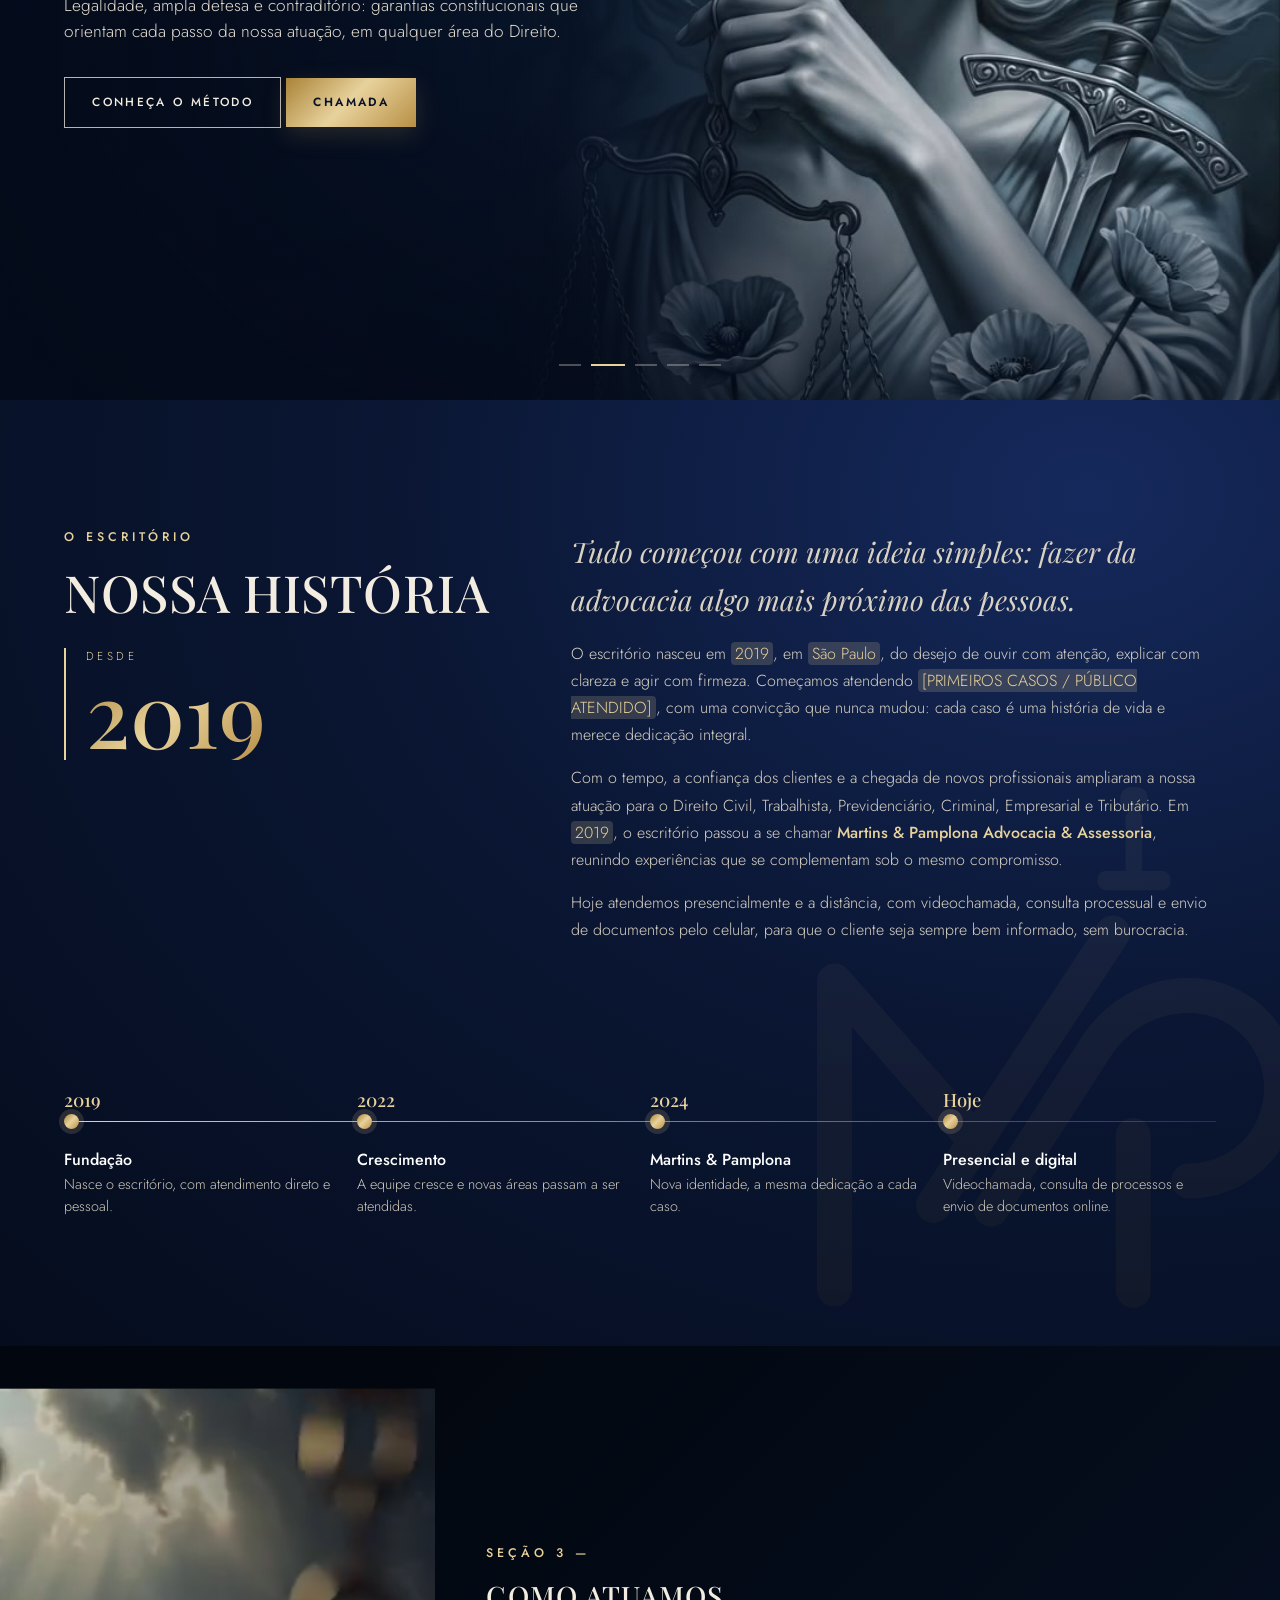
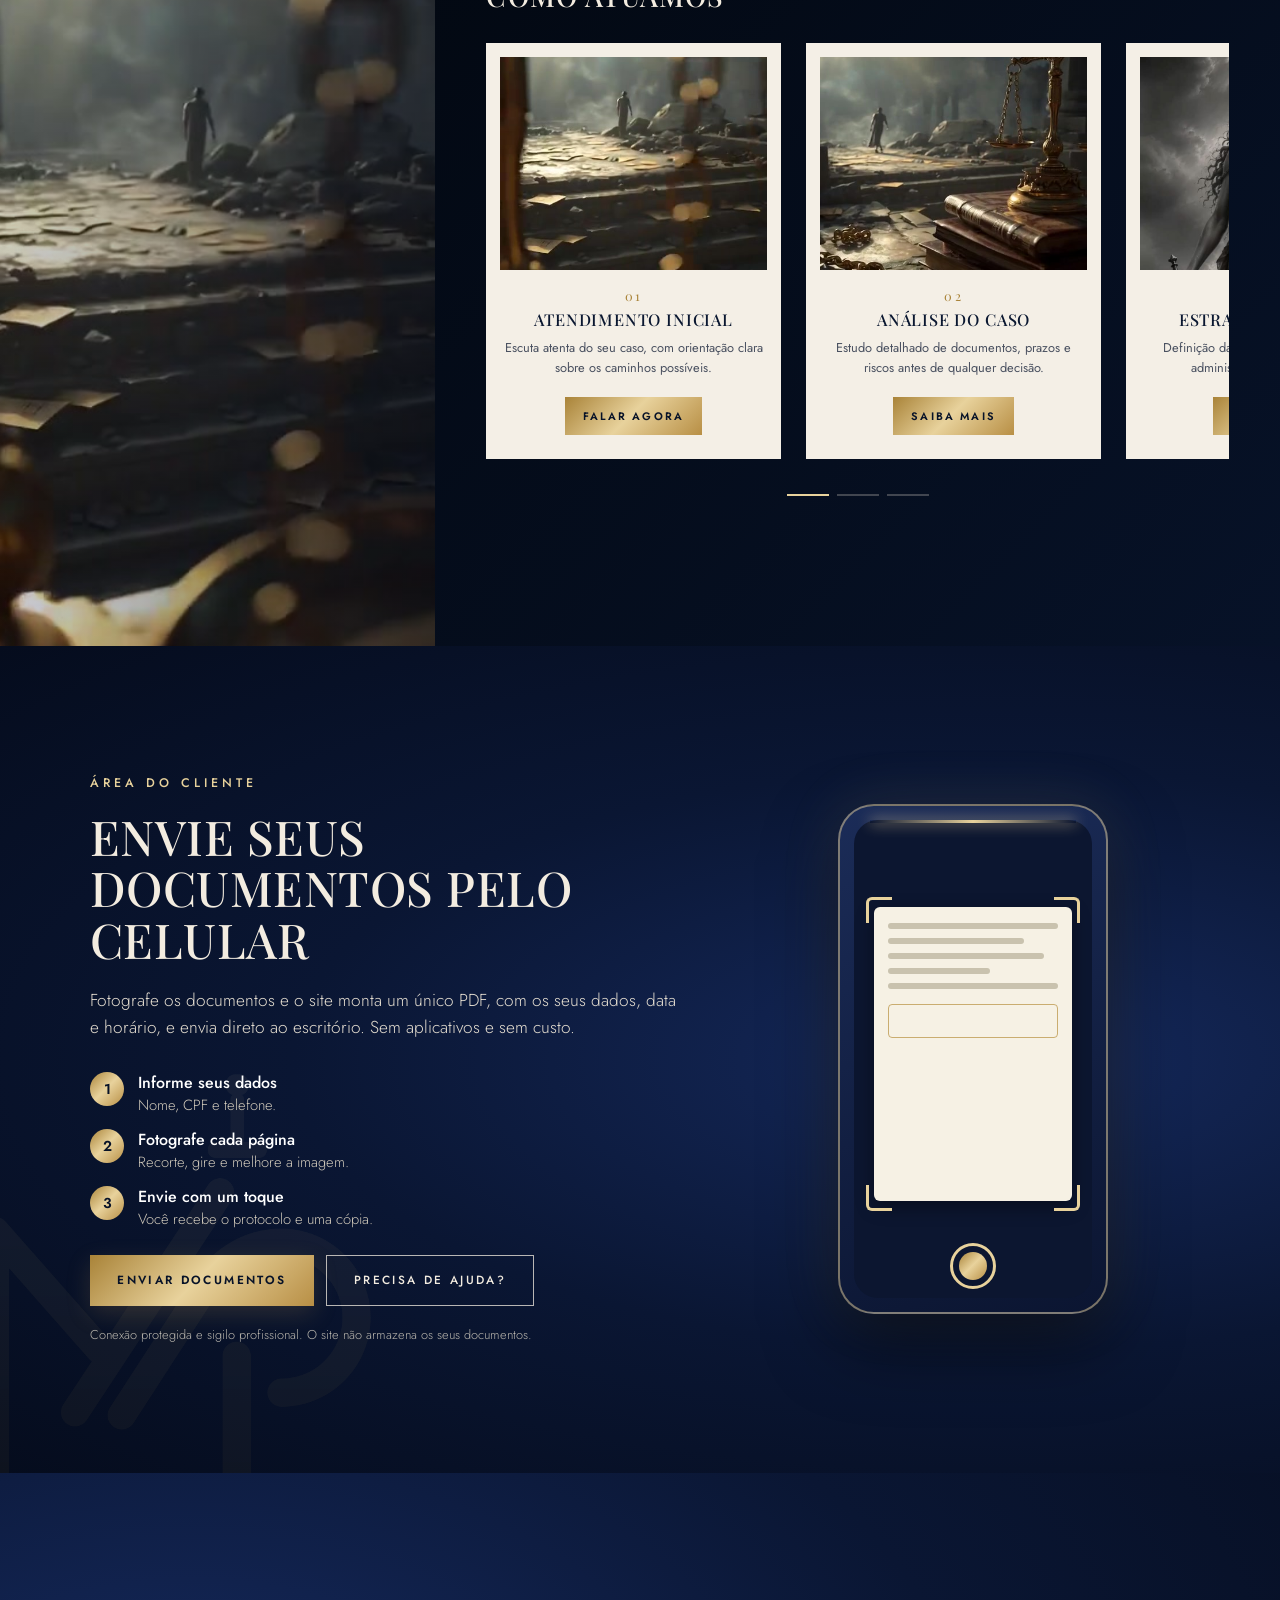
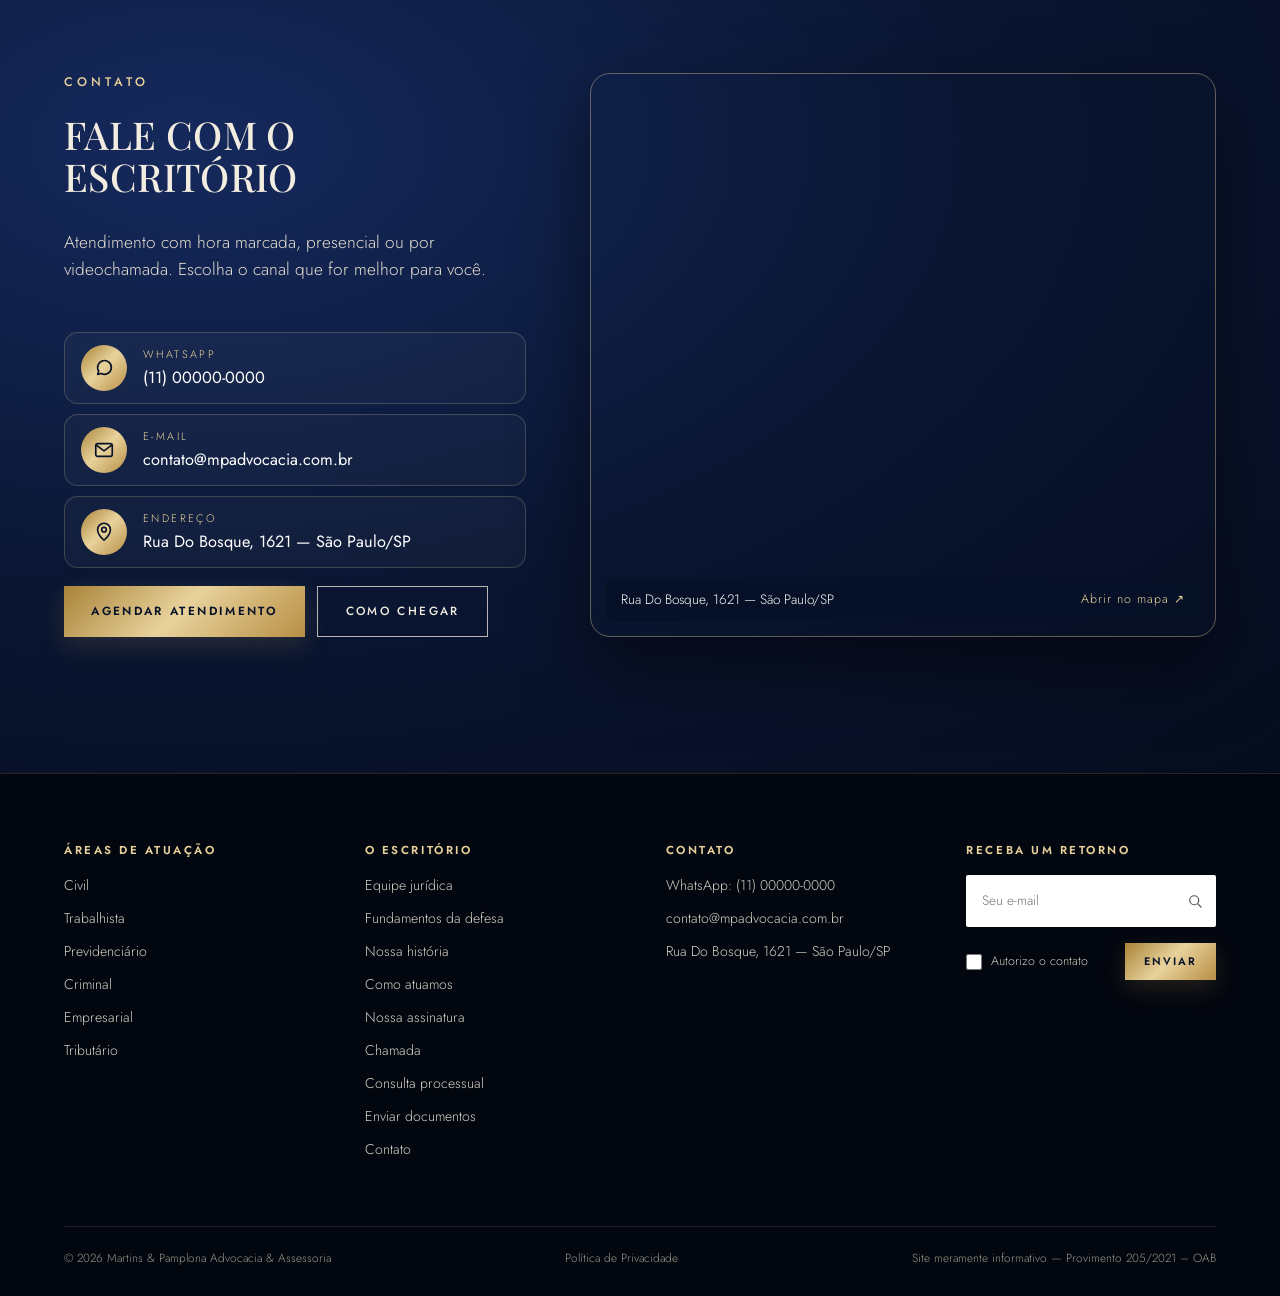
==== commit 66af82d6: "Add files via upload" ====
--- a/index.html
+++ b/index.html
@@ -4,7 +4,7 @@
   <meta charset="UTF-8">
   <meta name="viewport" content="width=device-width, initial-scale=1">
   <title>Martins & Pamplona | Advocacia & Assessoria Jurídica</title>
-  <meta name="description" content="Advocacia e assessoria jurídica nas áreas Civil, Trabalhista, Previdenciária, Criminal e Empresarial. Atendimento sigiloso e personalizado.">
+  <meta name="description" content="Advocacia e assessoria jurídica nas áreas Civil, Trabalhista, Previdenciária, Criminal, Empresarial e Tributária. Atendimento sigiloso e personalizado.">
   <meta name="theme-color" content="#0a1730">
   <link rel="icon" type="image/png" href="img/monograma.png">
   <link rel="preconnect" href="https://fonts.googleapis.com">
@@ -22,11 +22,17 @@
   </a>
 
   <nav class="main-nav" aria-label="Principal">
-    <a href="#areas">Atuação</a>
+    <a href="#areas">Áreas de Atuação</a>
     <a href="#equipe">Equipe</a>
-    <a href="#escritorio">O Escritório</a>
-    <a href="chamada.html">Chamada</a>
-    <a href="consulta.html">Consulta Processual</a>
+    <a href="#historia">O Escritório</a>
+    <div class="dd">
+      <button type="button" class="dd__btn" aria-haspopup="true" aria-expanded="false">Serviços <svg viewBox="0 0 24 24" aria-hidden="true"><path d="m6 9 6 6 6-6"/></svg></button>
+      <div class="dd__menu" role="menu">
+        <a href="chamada.html" role="menuitem"><b>Chamada</b><small>Videochamada com o escritório</small></a>
+        <a href="consulta.html" role="menuitem"><b>Consulta Processual</b><small>Acompanhe o seu processo</small></a>
+        <a href="scanner.html" role="menuitem"><b>Enviar Documentos</b><small>Fotografe e envie em PDF</small></a>
+      </div>
+    </div>
     <a href="#contato">Contato</a>
   </nav>
 
@@ -40,18 +46,39 @@
 
 <!-- Menu em tela cheia -->
 <div class="menu" id="menu" aria-hidden="true">
-  <img src="img/logo-completo.png" alt="Martins & Pamplona Advocacia & Assessoria" class="menu__logo">
-  <nav aria-label="Menu">
-    <a href="#inicio">Início</a>
-    <a href="#areas">Atuação</a>
-    <a href="#equipe">Equipe Jurídica</a>
-    <a href="#fundamentos">Fundamentos da Defesa</a>
-    <a href="#escritorio">Como Atuamos</a>
-    <a href="#assinatura">O Escritório</a>
-    <a href="chamada.html">Chamada</a>
-    <a href="consulta.html">Consulta Processual</a>
-    <a href="#contato">Contato</a>
-  </nav>
+  <div class="menu__wrap">
+    <aside class="menu__side">
+      <img src="img/logo-completo.png" alt="Martins & Pamplona Advocacia & Assessoria" class="menu__logo">
+      <p class="menu__tag">Atendimento direto, sigiloso e feito sob medida para cada caso.</p>
+      <ul class="menu__contact">
+        <li><small>WhatsApp</small><a data-wa href="#"><span data-phone>(11) 00000-0000</span></a></li>
+        <li><small>E-mail</small><a data-mail href="#"><span data-email>contato@mpadvocacia.com.br</span></a></li>
+        <li><small>Endereço</small><span data-address>Rua Do Bosque, 1621 — São Paulo/SP</span></li>
+      </ul>
+      <a class="btn btn--gold" href="#contato">Agendar atendimento</a>
+    </aside>
+    <nav class="menu__cols" aria-label="Menu">
+      <div class="mcol">
+        <h4>O escritório</h4>
+        <a href="#inicio">Início</a>
+        <a href="#historia">Nossa história</a>
+        <a href="#equipe">Equipe jurídica</a>
+        <a href="#fundamentos">Fundamentos da defesa</a>
+        <a href="#escritorio">Como atuamos</a>
+        <a href="#contato">Contato</a>
+      </div>
+      <div class="mcol">
+        <h4>Áreas de atuação</h4>
+        <a href="#areas">Civil</a><a href="#areas">Trabalhista</a><a href="#areas">Previdenciário</a><a href="#areas">Criminal</a><a href="#areas">Empresarial</a><a href="#areas">Tributário</a>
+      </div>
+      <div class="mcol mcol--svc">
+        <h4>Serviços online</h4>
+        <a href="chamada.html"><b>Chamada</b><small>Videochamada com o escritório</small></a>
+        <a href="consulta.html"><b>Consulta processual</b><small>Acompanhe o seu processo</small></a>
+        <a href="scanner.html"><b>Enviar documentos</b><small>Fotografe e envie em PDF</small></a>
+      </div>
+    </nav>
+  </div>
 </div>
 
 <main>
@@ -67,7 +94,7 @@
   <div class="hero__content reveal">
     <p class="eyebrow">Advocacia &amp; Assessoria Jurídica</p>
     <h1>Estratégia e<br>firmeza em<br>cada causa</h1>
-    <p class="lead">Civil, Trabalhista, Previdenciário, Criminal e Empresarial: atendimento direto, sigiloso e feito sob medida para o seu caso.</p>
+    <p class="lead">Civil, Trabalhista, Previdenciário, Criminal, Empresarial e Tributário: atendimento direto, sigiloso e feito sob medida para o seu caso.</p>
     <a class="btn btn--outline" href="#areas">Conheça as áreas de atuação</a>
   </div>
 </section>
@@ -95,14 +122,54 @@
       <img class="areas__blur" src="img/frame_2.7.jpg" alt="" loading="lazy">
       <img class="areas__main" src="img/frame_2.7.jpg" alt="Empresarial" loading="lazy" style="object-position:center 50%">
     </div>
+    <div class="areas__bg" data-i="5">
+      <img class="areas__blur" src="img/frame_3.9.jpg" alt="" loading="lazy">
+      <img class="areas__main" src="img/frame_3.9.jpg" alt="Tributário" loading="lazy" style="object-position:center 40%">
+    </div>
   </div>
   <div class="areas__shade"></div>
 
   <div class="areas__content">
     <p class="pill"><b>Atuação</b><span id="areaName" aria-live="polite">Civil</span></p>
-    <h2>Cinco frentes,<br>um só compromisso</h2>
-    <p class="areas__text">Atuação estratégica e dedicada em Direito Civil, Trabalhista, Previdenciário, Criminal e Empresarial. Conheça nossas frentes e encontre a orientação certa para o seu caso.</p>
-    <a class="pill pill--btn" data-wa href="#contato">Fale com o escritório <svg viewBox="0 0 24 24" aria-hidden="true"><path d="M7 17 17 7M8 7h9v9"/></svg></a>
+    <div class="ainfo-stack" id="areaInfo">
+      <article class="ainfo on" data-i="0">
+        <h2>Contratos, família, imóveis e dívidas — sem complicação</h2>
+        <p class="ainfo__row"><b>O problema</b>Contrato descumprido, cobrança indevida, divórcio, pensão, inventário, aluguel ou compra de imóvel: situações comuns que travam a vida e geram muitas dúvidas.</p>
+        <p class="ainfo__row"><b>Como resolvemos</b>Analisamos os documentos, explicamos seus direitos em linguagem simples e buscamos primeiro o acordo. Quando não há acordo, conduzimos o caso na Justiça.</p>
+        <ul class="ainfo__tags"><li>Contratos e cobranças</li><li>Divórcio, pensão e guarda</li><li>Inventário e herança</li><li>Imóveis e locação</li><li>Indenizações</li></ul>
+      </article>
+      <article class="ainfo" data-i="1">
+        <h2>Seus direitos no trabalho — ou os da sua empresa</h2>
+        <p class="ainfo__row"><b>O problema</b>Demissão sem receber tudo, horas extras não pagas, falta de registro, assédio ou acidente de trabalho. Para empresas: reclamações trabalhistas e risco de prejuízo.</p>
+        <p class="ainfo__row"><b>Como resolvemos</b>Calculamos o que é devido, reunimos as provas e atuamos na negociação ou na ação. Para empresas, orientamos para prevenir o problema e fazemos a defesa.</p>
+        <ul class="ainfo__tags"><li>Verbas rescisórias</li><li>Horas extras</li><li>Reconhecimento de vínculo</li><li>Assédio e acidentes</li><li>Defesa de empresas</li></ul>
+      </article>
+      <article class="ainfo" data-i="2">
+        <h2>Aposentadoria e benefícios do INSS</h2>
+        <p class="ainfo__row"><b>O problema</b>Benefício negado ou cortado, dúvida sobre quando se aposentar, tempo de contribuição não reconhecido ou valor pago menor que o devido.</p>
+        <p class="ainfo__row"><b>Como resolvemos</b>Analisamos o seu histórico de contribuições, indicamos o melhor caminho e fazemos o pedido no INSS. Se for negado, recorremos administrativa ou judicialmente.</p>
+        <ul class="ainfo__tags"><li>Aposentadorias</li><li>Auxílio por doença ou acidente</li><li>BPC / LOAS</li><li>Pensão por morte</li><li>Revisão de benefícios</li></ul>
+      </article>
+      <article class="ainfo" data-i="3">
+        <h2>Defesa técnica desde o primeiro momento</h2>
+        <p class="ainfo__row"><b>O problema</b>Intimação, inquérito, prisão ou processo criminal. O início do caso é decisivo e cada passo precisa ser orientado por um advogado.</p>
+        <p class="ainfo__row"><b>Como resolvemos</b>Acompanhamos a delegacia e as audiências, analisamos as provas e construímos a defesa, inclusive com pedidos de liberdade e recursos. Tudo com sigilo profissional.</p>
+        <ul class="ainfo__tags"><li>Inquérito e delegacia</li><li>Audiências e júri</li><li>Habeas corpus</li><li>Prisão e liberdade</li><li>Execução penal</li></ul>
+      </article>
+      <article class="ainfo" data-i="4">
+        <h2>Segurança jurídica para o seu negócio</h2>
+        <p class="ainfo__row"><b>O problema</b>Contratos mal elaborados, conflito entre sócios, clientes que não pagam, dívidas e riscos que só aparecem quando já viraram prejuízo.</p>
+        <p class="ainfo__row"><b>Como resolvemos</b>Atuamos de forma preventiva e, se preciso, na disputa: contratos, societário, cobrança, registro de marca e consultoria contínua para o dia a dia da empresa.</p>
+        <ul class="ainfo__tags"><li>Contratos e societário</li><li>Cobrança de clientes</li><li>Registro de marcas</li><li>Conflito entre sócios</li><li>Consultoria contínua</li></ul>
+      </article>
+      <article class="ainfo" data-i="5">
+        <h2>Impostos, cobranças fiscais e planejamento</h2>
+        <p class="ainfo__row"><b>O problema</b>Autuação da Receita ou do fisco estadual e municipal, dívida ativa, execução fiscal, tributo cobrado indevido ou pago a mais, e dúvida sobre o enquadramento correto da empresa.</p>
+        <p class="ainfo__row"><b>Como resolvemos</b>Analisamos se a cobrança é devida, apresentamos a defesa administrativa ou judicial e avaliamos parcelamento ou transação. De forma preventiva, fazemos planejamento tributário e a recuperação de valores pagos a mais.</p>
+        <ul class="ainfo__tags"><li>Defesa em autuações</li><li>Execução fiscal e dívida ativa</li><li>Parcelamento e transação</li><li>Planejamento tributário</li><li>Restituição de tributos</li></ul>
+      </article>
+    </div>
+    <a class="pill pill--btn" id="areaCta" data-wa data-msg="Olá! Preciso de orientação em Direito Civil." href="#contato">Falar sobre o meu caso <svg viewBox="0 0 24 24" aria-hidden="true"><path d="M7 17 17 7M8 7h9v9"/></svg></a>
   </div>
 
   <ul class="areas__wheel" id="areasWheel">
@@ -136,6 +203,12 @@
           <span class="orb__img"><img src="img/frame_2.7.jpg" alt="" loading="lazy" style="object-position:center 50%"></span>
         </button>
       </li>
+      <li class="orb" data-i="5">
+        <button type="button" aria-label="Tributário">
+          <span class="orb__label"><em>Tributário</em><small>Impostos, autuações e planejamento</small></span>
+          <span class="orb__img"><img src="img/frame_3.9.jpg" alt="" loading="lazy" style="object-position:center 40%"></span>
+        </button>
+      </li>
   </ul>
   <div class="areas__dots" id="areasDots">
       <button type="button" aria-label="Área 1" data-i="0" class="on"></button>
@@ -143,6 +216,7 @@
       <button type="button" aria-label="Área 3" data-i="2"></button>
       <button type="button" aria-label="Área 4" data-i="3"></button>
       <button type="button" aria-label="Área 5" data-i="4"></button>
+      <button type="button" aria-label="Área 6" data-i="5"></button>
   </div>
 </section>
 
@@ -209,12 +283,12 @@
 <!-- ============ 4. HERO — FUNDAMENTOS ============ -->
 <section class="hero hero--split-img hero--alt" id="fundamentos">
   <div class="hero__media" data-parallax="0.06">
-    <img src="img/defesa.jpg" alt="Themis com os olhos vendados, balança, espada e papoulas" loading="lazy" style="object-position:center 35%">
+    <img src="img/themis-papoulas.jpg" alt="Themis com os olhos vendados, balança, espada e papoulas" loading="lazy" style="object-position:center 35%">
   </div>
   <div class="hero__shade hero__shade--side"></div>
   <div class="hero__content reveal">
     <p class="eyebrow">Seção 2 —</p>
-    <h2>VÍDEO<br> CHAMADA</h2>
+    <h2>Fundamentos<br>da defesa</h2>
     <p class="lead">Legalidade, ampla defesa e contraditório: garantias constitucionais que orientam cada passo da nossa atuação, em qualquer área do Direito.</p>
     <a class="btn btn--outline" href="#escritorio">Conheça o método</a>
     <a class="btn btn--gold" href="chamada.html">Chamada</a>
@@ -222,10 +296,34 @@
   <div class="slide-dots" aria-hidden="true"><i></i><i class="on"></i><i></i><i></i><i></i></div>
 </section>
 
+<!-- ============ 4b. NOSSA HISTÓRIA ============ -->
+<section class="historia" id="historia">
+  <div class="historia__bg" aria-hidden="true"></div>
+  <div class="historia__wrap">
+    <div class="historia__head reveal">
+      <p class="eyebrow">O Escritório</p>
+      <h2>Nossa história</h2>
+      <div class="historia__year" aria-label="Ano de fundação"><small>Desde</small><b><mark class="edit">2019</mark></b></div>
+    </div>
+    <div class="historia__text reveal">
+      <p class="historia__lead">Tudo começou com uma ideia simples: fazer da advocacia algo mais próximo das pessoas.</p>
+      <p>O escritório nasceu em <mark class="edit">2019</mark>, em <mark class="edit">São Paulo</mark>, do desejo de ouvir com atenção, explicar com clareza e agir com firmeza. Começamos atendendo <mark class="edit">[PRIMEIROS CASOS / PÚBLICO ATENDIDO]</mark>, com uma convicção que nunca mudou: cada caso é uma história de vida e merece dedicação integral.</p>
+      <p>Com o tempo, a confiança dos clientes e a chegada de novos profissionais ampliaram a nossa atuação para o Direito Civil, Trabalhista, Previdenciário, Criminal, Empresarial e Tributário. Em <mark class="edit">2019</mark>, o escritório passou a se chamar <strong>Martins &amp; Pamplona Advocacia &amp; Assessoria</strong>, reunindo experiências que se complementam sob o mesmo compromisso.</p>
+      <p>Hoje atendemos presencialmente e a distância, com videochamada, consulta processual e envio de documentos pelo celular, para que o cliente seja sempre bem informado, sem burocracia.</p>
+    </div>
+    <ol class="historia__line reveal">
+      <li><b><mark class="edit">2019</mark></b><span><strong>Fundação</strong>Nasce o escritório, com atendimento direto e pessoal.</span></li>
+      <li><b><mark class="edit">2022</mark></b><span><strong>Crescimento</strong>A equipe cresce e novas áreas passam a ser atendidas.</span></li>
+      <li><b><mark class="edit">2024</mark></b><span><strong>Martins &amp; Pamplona</strong>Nova identidade, a mesma dedicação a cada caso.</span></li>
+      <li><b>Hoje</b><span><strong>Presencial e digital</strong>Videochamada, consulta de processos e envio de documentos online.</span></li>
+    </ol>
+  </div>
+</section>
+
 <!-- ============ 5. SPLIT — COMO ATUAMOS ============ -->
 <section class="split" id="escritorio">
   <div class="split__img" data-parallax-bg="0.05">
-    <img src="img/escritorio.jpg" alt="Balança da justiça em destaque" loading="lazy">
+    <img src="img/frame_4.9.jpg" alt="Balança da justiça em destaque" loading="lazy">
   </div>
   <div class="split__panel">
     <div class="section-head section-head--left reveal">
@@ -275,70 +373,68 @@
   </div>
 </section>
 
-<!-- ============ 6. ASSINATURA (monograma + fitas douradas) ============ -->
-<section class="hero hero--signature" id="assinatura">
-  <div class="spot"></div>
-
-  <svg class="ribbon ribbon--a" viewBox="0 0 800 400" preserveAspectRatio="none" aria-hidden="true">
-    <defs>
-      <linearGradient id="gA" x1="0" x2="1"><stop offset="0" stop-color="#8a6a2e" stop-opacity="0"/><stop offset=".45" stop-color="#e9d29a"/><stop offset="1" stop-color="#b8903f" stop-opacity=".1"/></linearGradient>
-    </defs>
-    <path d="M-20 330 C 160 380, 330 120, 520 190 S 760 120, 830 40" fill="none" stroke="url(#gA)" stroke-width="26" stroke-linecap="round"/>
-    <path d="M-20 350 C 180 395, 340 150, 530 210 S 770 150, 830 70" fill="none" stroke="url(#gA)" stroke-width="6" stroke-linecap="round" opacity=".7"/>
-  </svg>
-  <svg class="ribbon ribbon--b" viewBox="0 0 800 400" preserveAspectRatio="none" aria-hidden="true">
-    <path d="M-20 60 C 200 10, 360 300, 560 230 S 760 330, 830 300" fill="none" stroke="url(#gA)" stroke-width="22" stroke-linecap="round"/>
-  </svg>
-
-  <div class="hero__content reveal">
-    <h2>Martins<br>&amp; Pamplona</h2>
-    <p class="lead">Atendimento direto, sigiloso e feito sob medida para cada caso.</p>
-    <a class="btn btn--outline" href="#contato">Fale com o escritório</a>
-  </div>
-
-  <div class="sign-mark" aria-hidden="true">
-    <svg class="sign-ring" viewBox="0 0 400 400"><circle cx="200" cy="200" r="190" fill="none" stroke="#e6cf95" stroke-width="3" stroke-dasharray="1 9" stroke-linecap="round"/></svg>
-    <svg class="sign-ring sign-ring--2" viewBox="0 0 400 400"><circle cx="200" cy="200" r="170" fill="none" stroke="#c8a05a" stroke-width="1.5" stroke-dasharray="2 14" stroke-linecap="round"/></svg>
-    <img src="img/monograma.png" alt="">
-  </div>
-  <div class="slide-dots" aria-hidden="true"><i></i><i></i><i></i><i class="on"></i><i></i></div>
-</section>
-
-<!-- ============ 7. CTA ============ -->
-<section class="cta" id="contato">
-  <div class="cta__bg" data-parallax-bg="0.05"><img src="img/frame_4.9.jpg" alt="" loading="lazy"></div>
-  <div class="cta__silk"></div>
-
-  <button class="arrow arrow--prev" aria-label="Mensagem anterior" id="ctaPrev"><svg viewBox="0 0 24 24"><path d="M15 4 7 12l8 8" /></svg></button>
-
-  <div class="cta__stage">
-    <div class="cta__slide on">
+
+<!-- ============ 7. ENVIO DE DOCUMENTOS ============ -->
+<section class="docs" id="documentos">
+  <div class="docs__bg" aria-hidden="true"></div>
+  <div class="docs__wrap">
+    <div class="docs__text reveal">
+      <p class="eyebrow">Área do cliente</p>
+      <h2>Envie seus documentos pelo celular</h2>
+      <p class="lead">Fotografe os documentos e o site monta um único PDF, com os seus dados, data e horário, e envia direto ao escritório. Sem aplicativos e sem custo.</p>
+      <ol class="docs__steps">
+        <li><b>1</b><span><strong>Informe seus dados</strong>Nome, CPF e telefone.</span></li>
+        <li><b>2</b><span><strong>Fotografe cada página</strong>Recorte, gire e melhore a imagem.</span></li>
+        <li><b>3</b><span><strong>Envie com um toque</strong>Você recebe o protocolo e uma cópia.</span></li>
+      </ol>
+      <div class="docs__btns">
+        <a class="btn btn--gold" href="scanner.html">Enviar documentos</a>
+        <a class="btn btn--outline" data-wa data-msg="Olá! Preciso de ajuda para enviar meus documentos." href="#">Precisa de ajuda?</a>
+      </div>
+      <p class="docs__note">Conexão protegida e sigilo profissional. O site não armazena os seus documentos.</p>
+    </div>
+    <a class="docs__phone reveal" href="scanner.html" aria-label="Abrir o scanner de documentos">
+      <div class="phone">
+        <div class="phone__doc"><i></i><i></i><i></i><i></i><i></i><em></em></div>
+        <span class="phone__corner phone__corner--tl"></span><span class="phone__corner phone__corner--tr"></span>
+        <span class="phone__corner phone__corner--bl"></span><span class="phone__corner phone__corner--br"></span>
+        <span class="phone__scan"></span>
+        <div class="phone__btn"></div>
+      </div>
+    </a>
+  </div>
+</section>
+
+</main>
+
+<!-- ============ RODAPÉ ============ -->
+<!-- ============ 8. CONTATO ============ -->
+<section class="contato" id="contato">
+  <div class="contato__bg" aria-hidden="true"></div>
+  <div class="contato__wrap">
+    <div class="contato__info reveal">
       <p class="eyebrow">Contato</p>
       <h2>Fale com o escritório</h2>
-      <p class="lead">Conte seu caso e receba uma orientação inicial com total sigilo.</p>
-      <a class="btn btn--gold" data-wa href="#">Falar no WhatsApp</a>
-    </div>
-    <div class="cta__slide">
-      <p class="eyebrow">Sigilo</p>
-      <h2>Atendimento reservado</h2>
-      <p class="lead">Todas as informações são tratadas com confidencialidade, amparada pelo sigilo profissional.</p>
-      <a class="btn btn--gold" data-wa href="#">Agendar conversa</a>
-    </div>
-    <div class="cta__slide">
-      <p class="eyebrow">Urgência</p>
-      <h2>Prazos não esperam</h2>
-      <p class="lead">Em caso de intimação, citação, prisão ou prazo correndo, o primeiro contato faz toda a diferença. Estamos à disposição.</p>
-      <a class="btn btn--gold" data-wa data-msg="Preciso de atendimento urgente." href="#">Atendimento urgente</a>
-    </div>
-  </div>
-
-  <button class="arrow arrow--next" aria-label="Próxima mensagem" id="ctaNext"><svg viewBox="0 0 24 24"><path d="m9 4 8 8-8 8" /></svg></button>
-</section>
-
-</main>
-
-<!-- ============ RODAPÉ ============ -->
-<footer class="footer">
+      <p class="lead">Atendimento com hora marcada, presencial ou por videochamada. Escolha o canal que for melhor para você.</p>
+      <ul class="contato__list">
+        <li><a data-wa data-msg="Olá! Gostaria de falar com o escritório." href="#"><span class="ci"><svg viewBox="0 0 24 24"><path d="M5 19l1.2-3.6A7.5 7.5 0 1 1 9 18l-4 1Z"/></svg></span><span><small>WhatsApp</small><b data-phone>(11) 00000-0000</b></span></a></li>
+        <li><a data-mail href="#"><span class="ci"><svg viewBox="0 0 24 24"><rect x="3" y="5" width="18" height="14" rx="2"/><path d="m4 7 8 6 8-6"/></svg></span><span><small>E-mail</small><b data-email>contato@mpadvocacia.com.br</b></span></a></li>
+        <li><a data-maplink href="#" target="_blank" rel="noopener"><span class="ci"><svg viewBox="0 0 24 24"><path d="M12 21s7-6.2 7-11.5A7 7 0 0 0 5 9.5C5 14.8 12 21 12 21Z"/><circle cx="12" cy="9.5" r="2.5"/></svg></span><span><small>Endereço</small><b data-address>Rua Do Bosque, 1621 — São Paulo/SP</b></span></a></li>
+      </ul>
+      <div class="contato__btns">
+        <a class="btn btn--gold" data-wa data-msg="Olá! Gostaria de agendar um atendimento." href="#">Agendar atendimento</a>
+        <a class="btn btn--outline" data-maplink href="#" target="_blank" rel="noopener">Como chegar</a>
+      </div>
+    </div>
+    <div class="contato__map reveal">
+      <iframe id="mapa" title="Mapa de localização do escritório" loading="lazy" referrerpolicy="no-referrer-when-downgrade" allowfullscreen
+        src="https://maps.google.com/maps?q=Rua%20Do%20Bosque%2C%201621%2C%20S%C3%A3o%20Paulo&z=16&output=embed"></iframe>
+      <a class="contato__pin" data-maplink href="#" target="_blank" rel="noopener"><span data-address>Rua Do Bosque, 1621 — São Paulo/SP</span><i>Abrir no mapa ↗</i></a>
+    </div>
+  </div>
+</section>
+
+<footer class="footer" id="rodape">
   <div class="footer__grid">
     <div class="fcol">
       <h4>Áreas de atuação</h4>
@@ -347,15 +443,18 @@
       <a href="#areas">Previdenciário</a>
       <a href="#areas">Criminal</a>
       <a href="#areas">Empresarial</a>
+      <a href="#areas">Tributário</a>
     </div>
     <div class="fcol">
       <h4>O escritório</h4>
       <a href="#equipe">Equipe jurídica</a>
       <a href="#fundamentos">Fundamentos da defesa</a>
+      <a href="#historia">Nossa história</a>
       <a href="#escritorio">Como atuamos</a>
       <a href="#assinatura">Nossa assinatura</a>
       <a href="chamada.html">Chamada</a>
       <a href="consulta.html">Consulta processual</a>
+      <a href="scanner.html">Enviar documentos</a>
       <a href="#contato">Contato</a>
     </div>
     <div class="fcol">
--- a/css/style.css
+++ b/css/style.css
@@ -574,3 +574,193 @@
 .brand__txt{white-space:nowrap}
 @media (max-width:1480px){.brand__txt{font-size:.92rem;letter-spacing:.14em}}
 @media (max-width:640px){.brand__txt{font-size:.78rem;letter-spacing:.1em}}
+
+/* ===== Áreas: fundo sóbrio e legível (imagem como textura, nítida só nos círculos) ===== */
+.areas{background:radial-gradient(ellipse at 72% 45%,#13275a 0%,#0a1633 45%,#050c1d 100%)}
+.areas__blur{filter:blur(34px) brightness(.34) saturate(.55) contrast(1.05);transform:scale(1.25)}
+.areas__main{opacity:.26;filter:grayscale(.6) brightness(.8) blur(2px);width:70%;
+  -webkit-mask-image:linear-gradient(90deg,transparent 0,#000 55%),linear-gradient(180deg,#000 60%,transparent 100%);
+  -webkit-mask-composite:source-in;mask-image:linear-gradient(90deg,transparent 0,#000 55%),linear-gradient(180deg,#000 60%,transparent 100%);mask-composite:intersect}
+.areas__shade{background:
+  radial-gradient(ellipse 38% 55% at 78% 48%,rgba(201,168,98,.16),transparent 70%),
+  linear-gradient(90deg,rgba(4,11,26,.94) 0%,rgba(4,11,26,.72) 40%,rgba(4,11,26,.38) 100%),
+  linear-gradient(0deg,rgba(4,11,26,.85) 0%,transparent 50%),
+  linear-gradient(180deg,rgba(4,11,26,.7) 0%,transparent 26%)}
+.areas::after{content:"";position:absolute;inset:0;z-index:3;pointer-events:none;box-shadow:inset 0 0 160px 40px rgba(3,8,20,.75)}
+.orb__label{text-shadow:0 2px 14px rgba(0,0,0,.9),0 0 3px rgba(0,0,0,.8)}
+.orb__label em,.orb__label small{color:#fff}
+.orb__img{box-shadow:0 14px 40px rgba(0,0,0,.55),0 0 0 2px rgba(232,210,156,.35)}
+.orb[data-pos="0"] .orb__img{box-shadow:0 18px 50px rgba(0,0,0,.6),0 0 0 3px var(--gold-light),0 0 40px rgba(232,210,156,.25)}
+@media (max-width:920px){
+  .areas__shade{background:linear-gradient(0deg,rgba(4,11,26,.97) 6%,rgba(4,11,26,.7) 52%,rgba(4,11,26,.5) 100%)}
+  .areas__main{width:100%;opacity:.3}
+}
+
+/* ===== Envio de documentos (home) ===== */
+.docs{position:relative;overflow:hidden;isolation:isolate;padding:clamp(70px,10vw,130px) var(--pad);background:#071228}
+.docs__bg{position:absolute;inset:0;z-index:-1;background:radial-gradient(ellipse at 78% 50%,#15295c 0%,#0a1633 50%,#050c1d 100%)}
+.docs__bg::after{content:"";position:absolute;inset:0;background:url(../img/monograma.png) no-repeat -4% 110%/min(420px,60vw);opacity:.05}
+.docs__wrap{width:min(1100px,100%);margin:0 auto;display:grid;grid-template-columns:1.15fr .85fr;gap:clamp(30px,6vw,80px);align-items:center}
+.docs h2{font-size:clamp(1.9rem,3.8vw,3rem);margin:.4rem 0 1rem}
+.docs .lead{max-width:34em}
+.docs__steps{list-style:none;padding:0;margin:1.6rem 0;display:grid;gap:14px}
+.docs__steps li{display:flex;gap:14px;align-items:flex-start}
+.docs__steps b{flex:0 0 34px;height:34px;border-radius:50%;display:grid;place-items:center;background:var(--gold-grad);color:var(--navy-900);font-weight:600;font-size:.9rem}
+.docs__steps span{font-size:.92rem;color:#cfc8ba;line-height:1.4}
+.docs__steps strong{display:block;color:#fff;font-weight:500;font-size:1rem}
+.docs__btns{display:flex;gap:12px;flex-wrap:wrap}
+.docs__note{margin-top:1.2rem;font-size:.8rem;color:var(--muted)}
+.docs__phone{display:grid;place-items:center}
+.phone{position:relative;width:min(270px,64vw);aspect-ratio:9/17;border-radius:36px;padding:14px;background:linear-gradient(160deg,#1b2c58,#0b1531);border:2px solid rgba(232,210,156,.5);box-shadow:0 30px 70px rgba(0,0,0,.55),0 0 60px rgba(232,210,156,.12);transition:transform .5s}
+.docs__phone:hover .phone{transform:translateY(-6px) rotate(-1.5deg)}
+.phone::before{content:"";position:absolute;inset:14px;border-radius:24px;background:#0c1630}
+.phone__doc{position:absolute;left:34px;right:34px;top:20%;bottom:22%;background:#f6f1e4;border-radius:6px;padding:16px 14px;display:grid;align-content:start;gap:9px;box-shadow:0 6px 18px rgba(0,0,0,.4)}
+.phone__doc i{height:6px;border-radius:4px;background:#c9c2ae}
+.phone__doc i:nth-child(2){width:80%}.phone__doc i:nth-child(3){width:92%}.phone__doc i:nth-child(4){width:60%}
+.phone__doc em{height:34px;margin-top:6px;border-radius:4px;border:1.5px solid #b8903f;opacity:.7}
+.phone__corner{position:absolute;width:26px;height:26px;border:3px solid var(--gold-light);z-index:2}
+.phone__corner--tl{left:26px;top:calc(20% - 10px);border-right:0;border-bottom:0;border-radius:6px 0 0 0}
+.phone__corner--tr{right:26px;top:calc(20% - 10px);border-left:0;border-bottom:0;border-radius:0 6px 0 0}
+.phone__corner--bl{left:26px;bottom:calc(22% - 10px);border-right:0;border-top:0;border-radius:0 0 0 6px}
+.phone__corner--br{right:26px;bottom:calc(22% - 10px);border-left:0;border-top:0;border-radius:0 0 6px 0}
+.phone__scan{position:absolute;left:30px;right:30px;height:3px;background:linear-gradient(90deg,transparent,var(--gold-light),transparent);box-shadow:0 0 14px var(--gold-light);z-index:3;animation:scanline 3.2s ease-in-out infinite}
+@keyframes scanline{0%,100%{top:22%}50%{top:76%}}
+.phone__btn{position:absolute;left:50%;bottom:4.5%;width:46px;height:46px;margin-left:-23px;border-radius:50%;border:3px solid var(--gold-light);z-index:2}
+.phone__btn::after{content:"";position:absolute;inset:6px;border-radius:50%;background:var(--gold-grad)}
+@media (max-width:860px){.docs__wrap{grid-template-columns:1fr}.docs__phone{order:-1}.docs__text{text-align:left}.phone{width:min(200px,52vw)}}
+@media (prefers-reduced-motion:reduce){.phone__scan{animation:none;top:48%}}
+
+/* ===== Contato (tela cheia) ===== */
+.contato{position:relative;isolation:isolate;min-height:100vh;min-height:100svh;display:flex;align-items:center;padding:calc(var(--header-h,84px) + 24px) var(--pad) 48px;background:#050c1d;scroll-margin-top:0}
+.contato__bg{position:absolute;inset:0;z-index:-1;background:radial-gradient(ellipse at 15% 30%,#15295c 0%,#0a1633 50%,#050c1d 100%)}
+.contato__wrap{width:min(1240px,100%);margin:0 auto;display:grid;grid-template-columns:minmax(0,.85fr) minmax(0,1.15fr);gap:clamp(24px,5vw,72px);align-items:stretch}
+.contato__info{display:flex;flex-direction:column;justify-content:center}
+.contato h2{font-size:clamp(1.9rem,3.6vw,3rem);margin:.4rem 0 1rem}
+.contato__list{list-style:none;padding:0;margin:1.6rem 0;display:grid;gap:12px}
+.contato__list a{display:flex;gap:16px;align-items:center;padding:16px 18px;border:1px solid rgba(232,210,156,.22);border-radius:14px;background:rgba(255,255,255,.03);transition:border-color .3s,background .3s,transform .3s}
+.contato__list a:hover{border-color:var(--gold-light);background:rgba(232,210,156,.07);transform:translateX(4px)}
+.contato__list .ci{flex:0 0 46px;height:46px;border-radius:50%;display:grid;place-items:center;background:var(--gold-grad)}
+.contato__list .ci svg{width:22px;height:22px;fill:none;stroke:var(--navy-900);stroke-width:1.8;stroke-linecap:round;stroke-linejoin:round}
+.contato__list small{display:block;font-size:.68rem;letter-spacing:.22em;text-transform:uppercase;color:var(--gold-light);margin-bottom:2px}
+.contato__list b{font-weight:400;color:#fff;font-size:1.02rem;overflow-wrap:anywhere}
+.contato__btns{display:flex;gap:12px;flex-wrap:wrap}
+.contato__map{position:relative;min-height:min(560px,70vh);border-radius:20px;overflow:hidden;border:1px solid rgba(232,210,156,.4);box-shadow:0 30px 70px rgba(0,0,0,.5)}
+.contato__map iframe{position:absolute;inset:0;width:100%;height:100%;border:0;filter:saturate(.85) contrast(1.03)}
+.contato__pin{position:absolute;left:14px;right:14px;bottom:14px;display:flex;justify-content:space-between;gap:12px;align-items:center;padding:12px 16px;border-radius:12px;background:rgba(7,18,40,.92);color:#fff;font-size:.85rem;backdrop-filter:blur(6px)}
+.contato__pin i{font-style:normal;color:var(--gold-light);white-space:nowrap;font-size:.78rem;letter-spacing:.08em}
+@media (max-width:900px){
+  .contato{min-height:100svh;align-items:flex-start;padding-top:calc(var(--header-h,76px) + 28px)}
+  .contato__wrap{grid-template-columns:1fr}
+  .contato__map{min-height:380px}
+}
+@media (max-width:480px){.contato__map{min-height:320px}.contato__pin{flex-direction:column;align-items:flex-start;gap:4px}.contato__btns .btn{flex:1 1 100%;text-align:center}}
+
+/* ajustes: 7 itens no menu + contato cabendo em 1 tela */
+@media (min-width:921px) and (max-width:1500px){.main-nav{gap:.75rem;margin-left:.5rem}.main-nav a{font-size:.6rem;letter-spacing:.08em}.brand__txt{font-size:.8rem}}
+@media (min-width:921px) and (max-width:1100px){.header-actions .btn{display:none}}
+.contato h2{font-size:clamp(1.8rem,3vw,2.6rem);margin:.3rem 0 .7rem}
+.contato__list{margin:1.1rem 0;gap:10px}
+.contato__list a{padding:12px 16px}
+.contato{padding-bottom:28px}
+.contato__map{min-height:min(520px,62vh)}
+@media (max-width:900px){.contato__map{min-height:380px}}
+@media (max-width:900px){.contato{align-items:stretch}.contato__wrap{grid-template-rows:auto minmax(380px,1fr)}.contato__map{min-height:0}}
+
+/* ===== Menu superior com submenu "Serviços" ===== */
+.main-nav{align-items:center;gap:clamp(1.2rem,2.4vw,2.8rem)!important;margin-left:0!important}
+.main-nav>a,.dd__btn{white-space:nowrap;font-size:.72rem!important;letter-spacing:.16em!important}
+.brand{flex-shrink:0}.brand__txt{white-space:nowrap}
+.dd{position:relative}
+.dd__btn{display:inline-flex;align-items:center;gap:.4rem;font:inherit;font-weight:500;text-transform:uppercase;color:inherit;padding:.4rem 0;position:relative}
+.dd__btn svg{width:11px;height:11px;fill:none;stroke:var(--gold-light);stroke-width:2;transition:transform .3s}
+.dd.open .dd__btn svg,.dd:hover .dd__btn svg{transform:rotate(180deg)}
+.dd.on .dd__btn::after,.dd:hover .dd__btn::after{content:"";position:absolute;left:0;right:0;bottom:0;height:1px;background:var(--gold-light)}
+.dd__menu{position:absolute;top:100%;left:50%;min-width:270px;padding:8px;margin-top:14px;transform:translate(-50%,8px);opacity:0;visibility:hidden;border:1px solid rgba(232,210,156,.35);border-radius:14px;background:rgba(7,16,36,.97);backdrop-filter:blur(10px);box-shadow:0 24px 60px rgba(0,0,0,.55);transition:.25s}
+.dd__menu::before{content:"";position:absolute;left:0;right:0;top:-16px;height:16px}
+.dd:hover .dd__menu,.dd.open .dd__menu,.dd:focus-within .dd__menu{opacity:1;visibility:visible;transform:translate(-50%,0)}
+.dd__menu a{display:block;padding:12px 16px;border-radius:10px;letter-spacing:normal!important;text-transform:none!important;transition:background .25s}
+.dd__menu a::after{display:none!important}
+.dd__menu a:hover,.dd__menu a.on{background:rgba(232,210,156,.1)}
+.dd__menu b{display:block;font-weight:500;font-size:.92rem;color:#fff;letter-spacing:.02em}
+.dd__menu small{display:block;margin-top:2px;font-size:.75rem;color:var(--gold-light);letter-spacing:.02em}
+@media (max-width:1180px){.main-nav{display:none!important}}
+
+/* ===== Áreas: texto explicativo por área ===== */
+.areas__content{max-width:min(660px,54vw)}
+.ainfo-stack{display:grid;margin:1rem 0 1.4rem}
+.ainfo{grid-area:1/1;opacity:0;visibility:hidden;transform:translateY(10px);transition:opacity .5s,transform .5s,visibility .5s}
+.ainfo.on{opacity:1;visibility:visible;transform:none}
+.areas__content .ainfo h2{font-size:clamp(1.7rem,3.2vw,2.8rem);line-height:1.1;margin:0 0 .9rem}
+.ainfo__row{font-size:clamp(.9rem,1.1vw,1.02rem);line-height:1.5;color:#f1ece2;margin:0 0 .7rem;max-width:36em;text-shadow:0 1px 10px rgba(0,0,0,.6)}
+.ainfo__row b{display:block;font-size:.68rem;font-weight:500;letter-spacing:.2em;text-transform:uppercase;color:var(--gold-light);margin-bottom:.15rem}
+.ainfo__tags{list-style:none;display:flex;flex-wrap:wrap;gap:6px;padding:0;margin:.9rem 0 0}
+.ainfo__tags li{font-size:.74rem;padding:.3rem .75rem;border:1px solid rgba(232,210,156,.45);border-radius:999px;color:#fff;background:rgba(5,12,29,.45);backdrop-filter:blur(4px)}
+@media (max-width:1100px){.areas__content{max-width:50vw}}
+@media (max-width:760px){
+  .areas__content{bottom:4%;left:16px;right:96px;max-width:none}
+  .areas__content .ainfo h2{font-size:1.45rem;margin-bottom:.5rem}
+  .ainfo__row{font-size:.8rem;line-height:1.4;margin-bottom:.45rem}
+  .ainfo__tags li{font-size:.66rem;padding:.2rem .55rem}
+  .ainfo-stack{margin:.6rem 0 .9rem}
+}
+
+/* ===== Nossa história ===== */
+.historia{position:relative;isolation:isolate;overflow:hidden;padding:clamp(70px,10vw,130px) var(--pad);background:#071228}
+.historia__bg{position:absolute;inset:0;z-index:-1;background:radial-gradient(ellipse at 85% 10%,#15295c 0%,#0a1633 45%,#050c1d 100%)}
+.historia__bg::after{content:"";position:absolute;inset:0;background:url(../img/monograma.png) no-repeat 105% 95%/min(520px,70vw);opacity:.05}
+.historia__wrap{width:min(1180px,100%);margin:0 auto;display:grid;grid-template-columns:minmax(0,.8fr) minmax(0,1.2fr);gap:clamp(28px,6vw,90px);align-items:start}
+.historia h2{font-size:clamp(2rem,4vw,3.2rem);margin:.4rem 0 1.4rem}
+.historia__year{display:inline-flex;flex-direction:column;border-left:2px solid var(--gold-light);padding-left:20px}
+.historia__year small{font-size:.72rem;letter-spacing:.3em;text-transform:uppercase;color:var(--gold-light)}
+.historia__year b{font-family:var(--serif);font-weight:500;font-size:clamp(3rem,7vw,5.6rem);line-height:1.05;background:var(--gold-grad);-webkit-background-clip:text;background-clip:text;color:transparent}
+.historia__year b mark{background:none;color:inherit;-webkit-text-fill-color:transparent}
+.historia__lead{font-family:var(--serif);font-style:italic;font-size:clamp(1.3rem,2.2vw,1.8rem);line-height:1.3;color:#fff;margin:0 0 1.2rem}
+.historia__text p{color:#d9d2c3;line-height:1.7;margin:0 0 1rem;max-width:40em}
+.historia__text strong{color:var(--gold-light);font-weight:500}
+mark.edit{background:rgba(232,210,156,.18);color:var(--gold-light);padding:0 .25em;border-radius:4px}
+.historia__line{grid-column:1/-1;list-style:none;margin:clamp(20px,4vw,50px) 0 0;padding:0;display:grid;grid-template-columns:repeat(4,1fr);gap:20px;position:relative}
+.historia__line::before{content:"";position:absolute;left:0;right:0;top:19px;height:1px;background:linear-gradient(90deg,var(--gold-light),rgba(232,210,156,.15))}
+.historia__line li{position:relative;padding-top:50px}
+.historia__line li::before{content:"";position:absolute;left:0;top:12px;width:15px;height:15px;border-radius:50%;background:var(--gold-grad);box-shadow:0 0 0 5px rgba(232,210,156,.15)}
+.historia__line b{position:absolute;left:26px;top:2px;font-family:var(--serif);font-weight:500;font-size:1.15rem;color:var(--gold-light)}
+.historia__line b mark{background:none;padding:0}
+.historia__line span{display:block;font-size:.9rem;line-height:1.5;color:#cfc8ba}
+.historia__line strong{display:block;color:#fff;font-weight:500;font-size:1rem;margin-bottom:2px}
+@media (max-width:900px){.historia__wrap{grid-template-columns:1fr}.historia__line{grid-template-columns:1fr 1fr}.historia__line::before{display:none}}
+@media (max-width:520px){.historia__line{grid-template-columns:1fr}}
+.historia__line li{padding-top:62px}
+.historia__line::before{top:35px}
+.historia__line li::before{top:28px}
+.historia__line b{left:0;top:0}
+.historia__year b mark{padding:0}
+
+/* ===== Menu em tela cheia (reorganizado) ===== */
+.menu{display:block!important;overflow-y:auto;padding:calc(var(--header-h,84px) + clamp(16px,4vh,48px)) var(--pad) 40px;z-index:40}
+.menu__wrap{width:min(1180px,100%);margin:0 auto;min-height:calc(100svh - var(--header-h,84px) - 90px);display:grid;grid-template-columns:minmax(260px,.8fr) minmax(0,2.2fr);gap:clamp(30px,6vw,90px);align-items:center}
+.menu__side{display:flex;flex-direction:column;gap:1.3rem;padding-right:clamp(0px,3vw,40px);border-right:1px solid rgba(232,210,156,.2)}
+.menu__logo{width:min(230px,60vw)}
+.menu__tag{font-size:.92rem;line-height:1.55;color:#cfc8ba;max-width:20em;margin:0}
+.menu__contact{list-style:none;margin:0;padding:0;display:grid;gap:14px}
+.menu__contact small{display:block;font-size:.66rem;letter-spacing:.24em;text-transform:uppercase;color:var(--gold-light);margin-bottom:2px}
+.menu__contact li{font-size:.95rem;color:#fff;overflow-wrap:anywhere}
+.menu__side .btn{align-self:flex-start}
+.menu__cols{display:grid;grid-template-columns:repeat(3,minmax(0,1fr));gap:clamp(20px,4vw,56px);align-items:start}
+.menu .mcol{display:flex;flex-direction:column;gap:2px}
+.menu .mcol h4{font-family:var(--sans);font-weight:500;font-size:.7rem;letter-spacing:.28em;text-transform:uppercase;color:var(--gold-light);margin:0 0 .9rem;padding-bottom:.8rem;border-bottom:1px solid rgba(232,210,156,.25)}
+.menu .mcol a{font-family:var(--serif);font-size:clamp(1.1rem,1.7vw,1.45rem);text-transform:none;letter-spacing:.01em;padding:.5rem 0;color:#fff;transition:color .25s,transform .25s}
+.menu .mcol a:hover{color:var(--gold-light);transform:translateX(6px)}
+.menu .mcol--svc a{padding:.65rem 0}
+.menu .mcol--svc b{display:block;font-weight:400}
+.menu .mcol--svc small{display:block;font-family:var(--sans);font-size:.78rem;color:var(--gold-light);letter-spacing:.02em;margin-top:2px}
+@media (max-width:1000px){
+  .menu__wrap{grid-template-columns:1fr;min-height:0;gap:28px}
+  .menu__side{order:2;border-right:0;border-top:1px solid rgba(232,210,156,.2);padding:24px 0 0}
+  .menu__cols{grid-template-columns:1fr 1fr}
+  .mcol--svc{grid-column:1/-1}
+}
+@media (max-width:560px){.menu__cols{grid-template-columns:1fr}.menu .mcol a{font-size:1.2rem}}
+.menu nav.menu__cols{display:grid;flex-direction:initial;align-items:start;gap:clamp(20px,4vw,56px)}
+@media (min-width:1001px){.menu nav.menu__cols{grid-template-columns:repeat(3,minmax(0,1fr))}}
+@media (max-width:1000px) and (min-width:561px){.menu nav.menu__cols{grid-template-columns:1fr 1fr}}
+@media (max-width:560px){.menu nav.menu__cols{grid-template-columns:1fr}}
+.menu .mcol{align-items:flex-start}
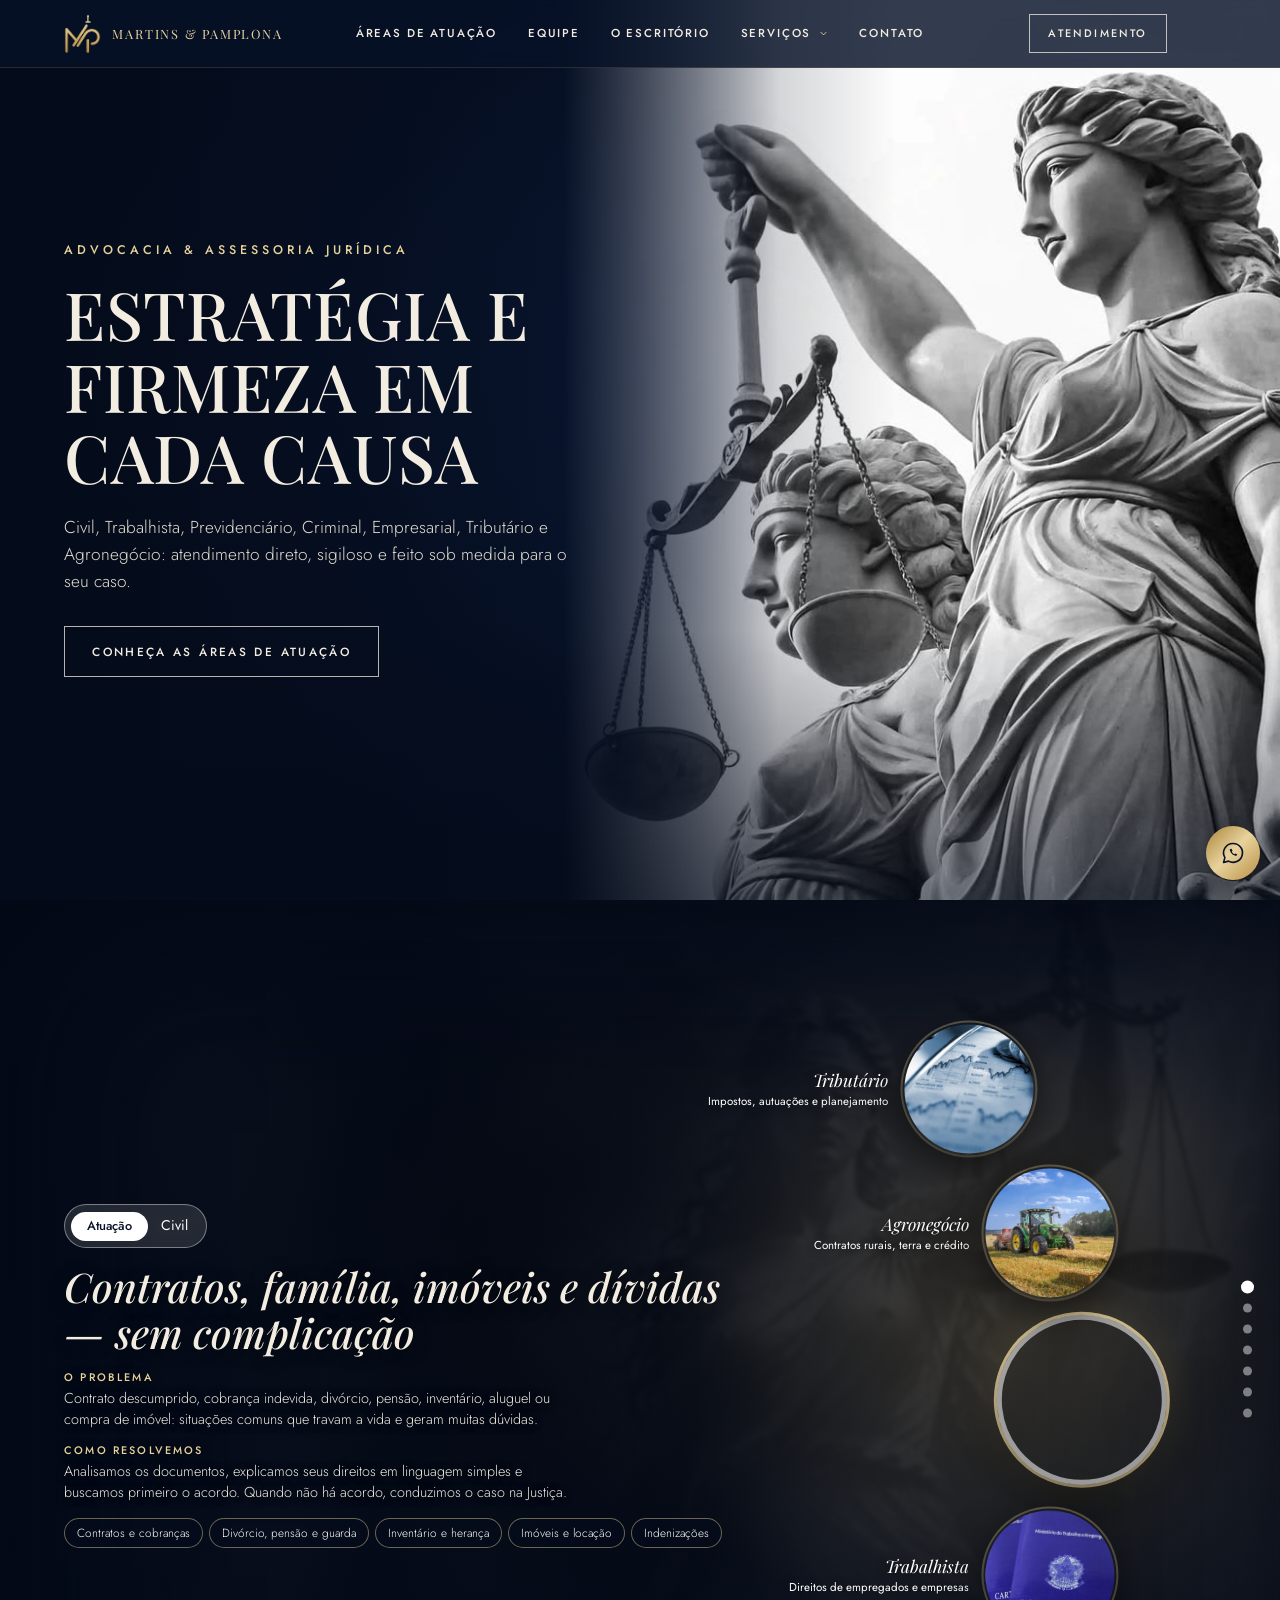
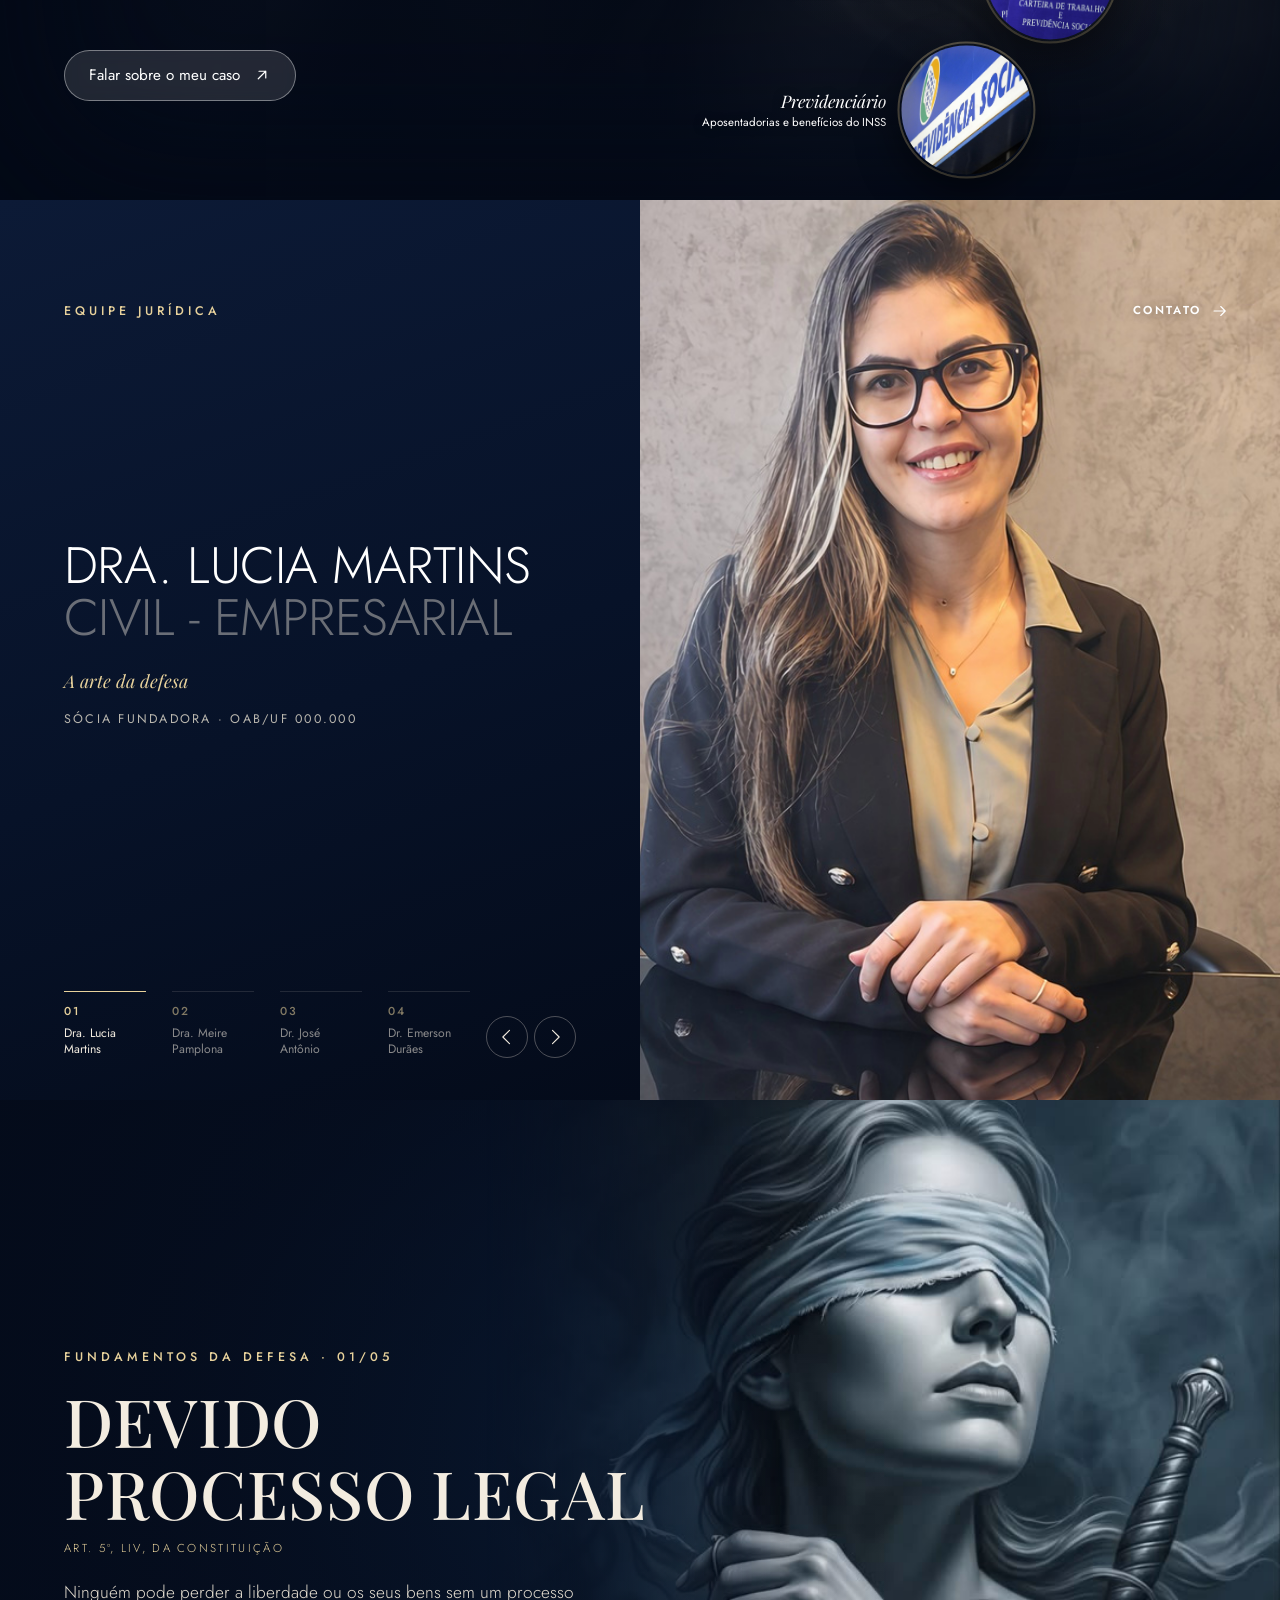
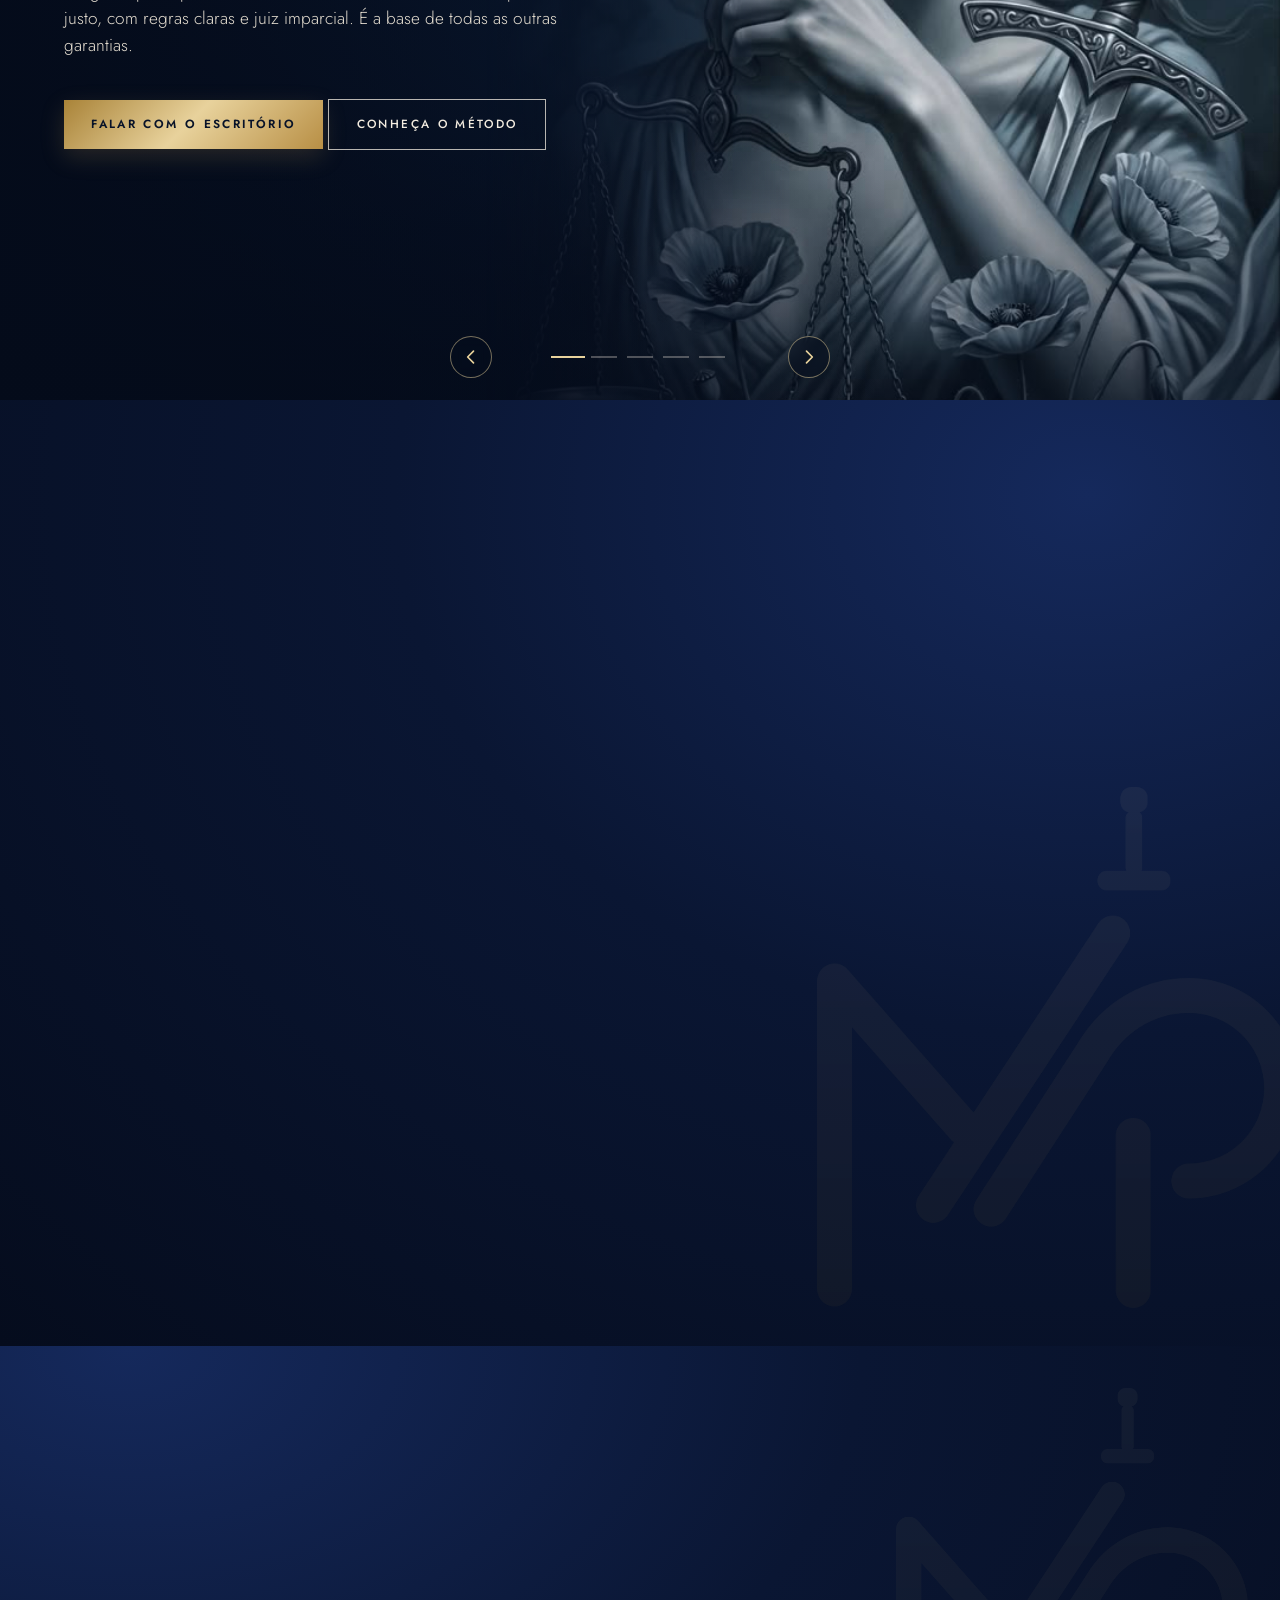
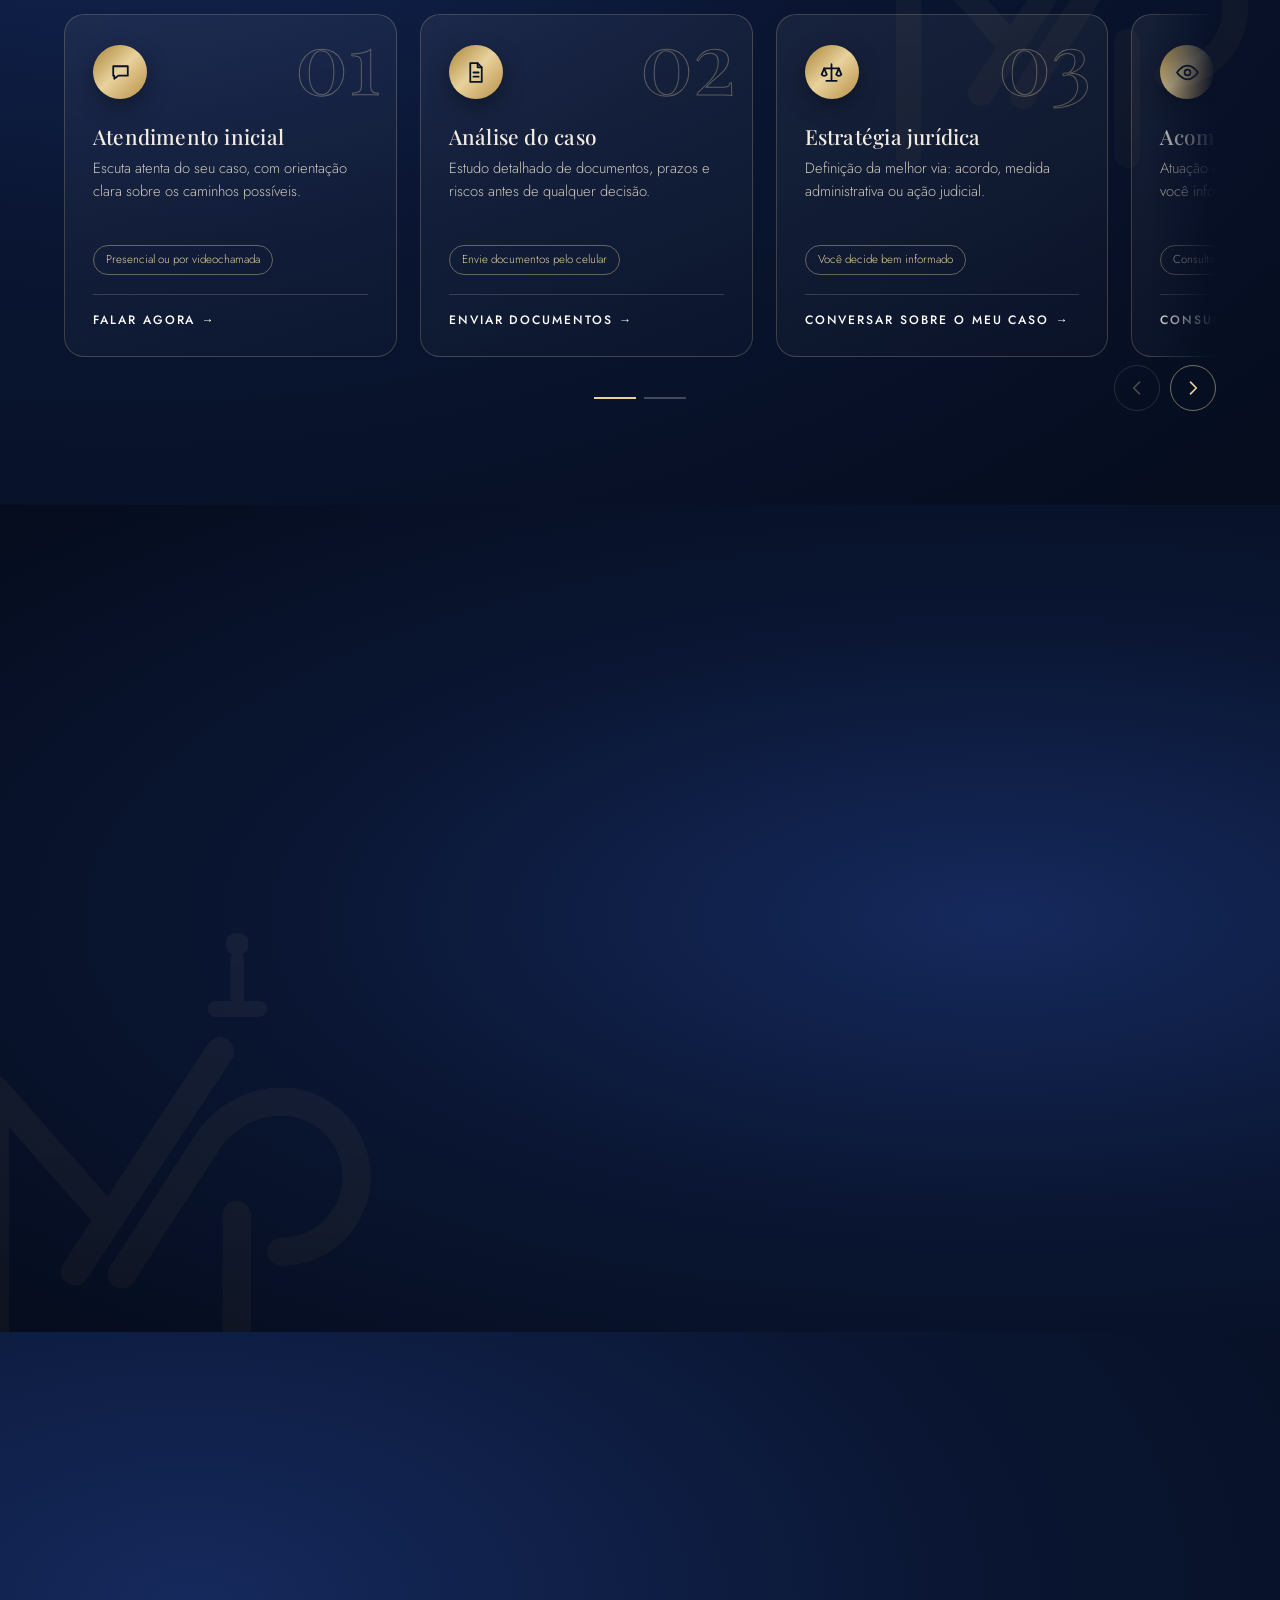
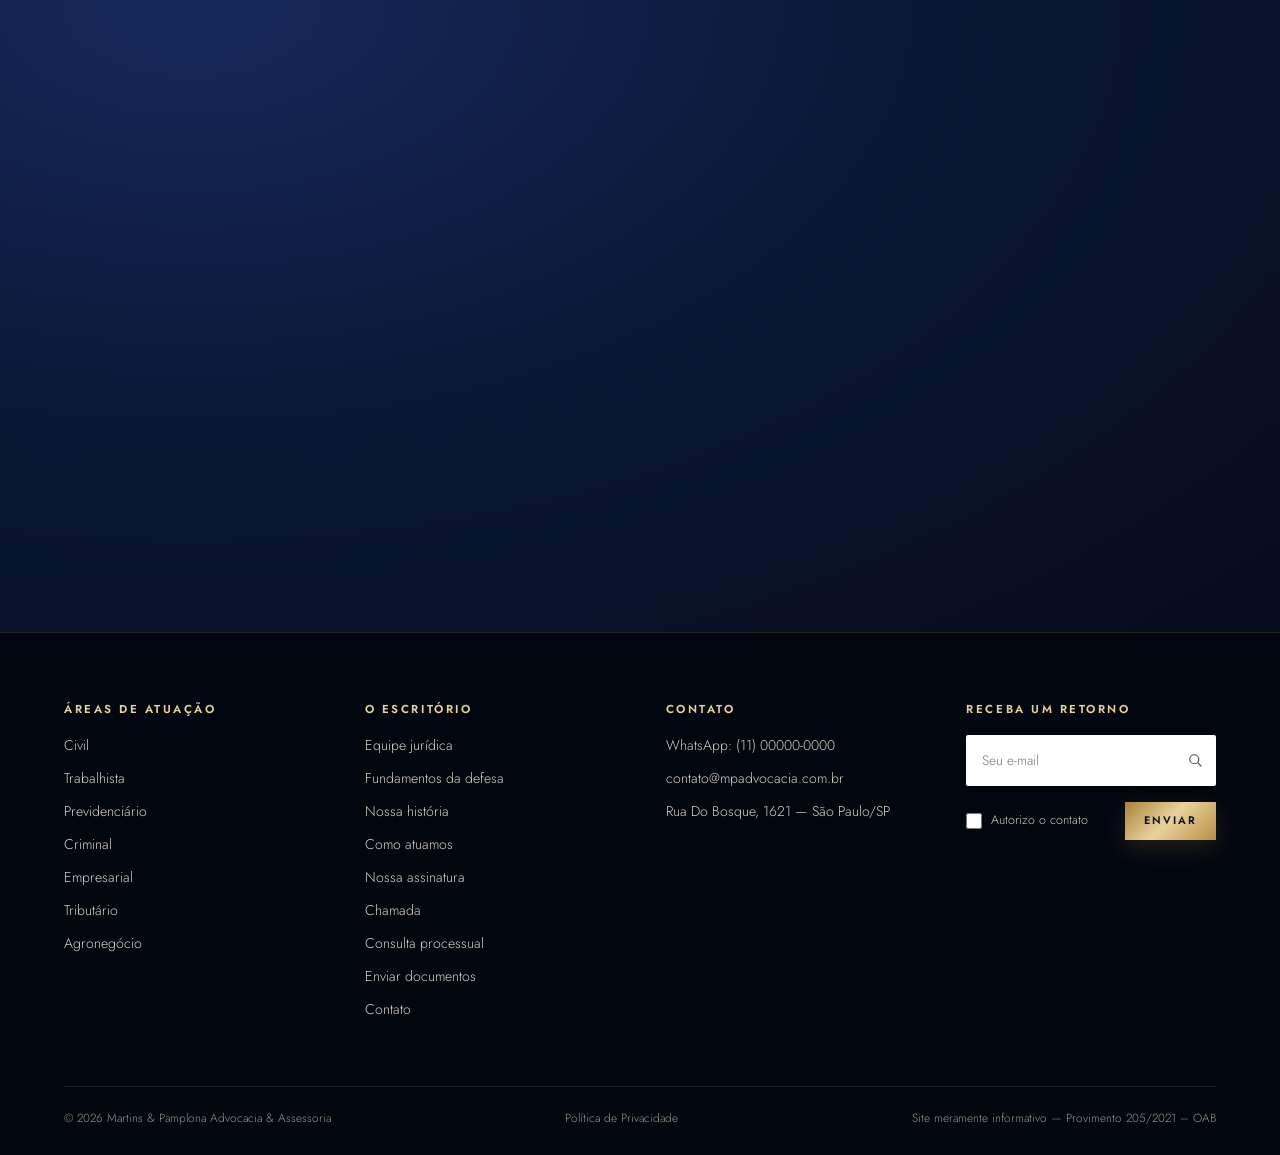
==== commit f986a15a: "Add files via upload" ====
--- a/index.html
+++ b/index.html
@@ -4,7 +4,7 @@
   <meta charset="UTF-8">
   <meta name="viewport" content="width=device-width, initial-scale=1">
   <title>Martins & Pamplona | Advocacia & Assessoria Jurídica</title>
-  <meta name="description" content="Advocacia e assessoria jurídica nas áreas Civil, Trabalhista, Previdenciária, Criminal, Empresarial e Tributária. Atendimento sigiloso e personalizado.">
+  <meta name="description" content="Advocacia e assessoria jurídica nas áreas Civil, Trabalhista, Previdenciária, Criminal, Empresarial, Tributária e do Agronegócio. Atendimento sigiloso e personalizado.">
   <meta name="theme-color" content="#0a1730">
   <link rel="icon" type="image/png" href="img/monograma.png">
   <link rel="preconnect" href="https://fonts.googleapis.com">
@@ -69,7 +69,7 @@
       </div>
       <div class="mcol">
         <h4>Áreas de atuação</h4>
-        <a href="#areas">Civil</a><a href="#areas">Trabalhista</a><a href="#areas">Previdenciário</a><a href="#areas">Criminal</a><a href="#areas">Empresarial</a><a href="#areas">Tributário</a>
+        <a href="#areas">Civil</a><a href="#areas">Trabalhista</a><a href="#areas">Previdenciário</a><a href="#areas">Criminal</a><a href="#areas">Empresarial</a><a href="#areas">Tributário</a><a href="#areas">Agronegócio</a>
       </div>
       <div class="mcol mcol--svc">
         <h4>Serviços online</h4>
@@ -86,15 +86,15 @@
 <!-- ============ 1. HERO (vídeo) ============ -->
 <section class="hero hero--video" id="inicio">
   <div class="hero__media hero__media--video">
-    <video class="hero__video hero__video--side" autoplay muted loop playsinline preload="auto" poster="img/hero-poster.jpg">
-      <source src="video/hero.mp4" type="video/mp4">
+    <video class="hero__video hero__video--side" autoplay muted loop playsinline preload="auto" poster="img/hero.jpg">
+      <source src="img/hero.jpg" type="video/mp4">
     </video>
   </div>
   <div class="hero__shade"></div>
   <div class="hero__content reveal">
     <p class="eyebrow">Advocacia &amp; Assessoria Jurídica</p>
     <h1>Estratégia e<br>firmeza em<br>cada causa</h1>
-    <p class="lead">Civil, Trabalhista, Previdenciário, Criminal, Empresarial e Tributário: atendimento direto, sigiloso e feito sob medida para o seu caso.</p>
+    <p class="lead">Civil, Trabalhista, Previdenciário, Criminal, Empresarial, Tributário e Agronegócio: atendimento direto, sigiloso e feito sob medida para o seu caso.</p>
     <a class="btn btn--outline" href="#areas">Conheça as áreas de atuação</a>
   </div>
 </section>
@@ -125,6 +125,10 @@
     <div class="areas__bg" data-i="5">
       <img class="areas__blur" src="img/frame_3.9.jpg" alt="" loading="lazy">
       <img class="areas__main" src="img/frame_3.9.jpg" alt="Tributário" loading="lazy" style="object-position:center 40%">
+    </div>
+    <div class="areas__bg" data-i="6">
+      <img class="areas__blur" src="img/agronegocio.jpg" alt="" loading="lazy">
+      <img class="areas__main" src="img/agronegocio.jpg" alt="Agronegócio" loading="lazy" style="object-position:center 60%">
     </div>
   </div>
   <div class="areas__shade"></div>
@@ -168,6 +172,12 @@
         <p class="ainfo__row"><b>Como resolvemos</b>Analisamos se a cobrança é devida, apresentamos a defesa administrativa ou judicial e avaliamos parcelamento ou transação. De forma preventiva, fazemos planejamento tributário e a recuperação de valores pagos a mais.</p>
         <ul class="ainfo__tags"><li>Defesa em autuações</li><li>Execução fiscal e dívida ativa</li><li>Parcelamento e transação</li><li>Planejamento tributário</li><li>Restituição de tributos</li></ul>
       </article>
+      <article class="ainfo" data-i="6">
+        <h2>Direito do produtor rural e do agronegócio</h2>
+        <p class="ainfo__row"><b>O problema</b>Contrato de arrendamento, parceria ou compra e venda de safra descumprido, dívida e cédula rural, terra sem regularização, conflito de divisas ou exigências ambientais que ameaçam a produção.</p>
+        <p class="ainfo__row"><b>Como resolvemos</b>Analisamos contratos, documentos da propriedade e dívidas, orientamos o produtor sobre a melhor saída e atuamos na negociação, na regularização e, quando necessário, na ação judicial. Também fazemos prevenção, com contratos bem feitos.</p>
+        <ul class="ainfo__tags"><li>Arrendamento e parceria rural</li><li>Cédulas e crédito rural</li><li>Regularização de imóvel rural</li><li>Dívidas do produtor</li><li>Questões ambientais</li></ul>
+      </article>
     </div>
     <a class="pill pill--btn" id="areaCta" data-wa data-msg="Olá! Preciso de orientação em Direito Civil." href="#contato">Falar sobre o meu caso <svg viewBox="0 0 24 24" aria-hidden="true"><path d="M7 17 17 7M8 7h9v9"/></svg></a>
   </div>
@@ -176,37 +186,43 @@
       <li class="orb" data-i="0">
         <button type="button" aria-label="Civil">
           <span class="orb__label"><em>Civil</em><small>Contratos, família e sucessões</small></span>
-          <span class="orb__img"><img src="img/themis-justica.jpg" alt="" loading="lazy" style="object-position:center 20%"></span>
+          <span class="orb__img"><img src="img/civil.jpg" alt="" loading="lazy" style="object-position:center 20%"></span>
         </button>
       </li>
       <li class="orb" data-i="1">
         <button type="button" aria-label="Trabalhista">
           <span class="orb__label"><em>Trabalhista</em><small>Direitos de empregados e empresas</small></span>
-          <span class="orb__img"><img src="img/themis-papoulas.jpg" alt="" loading="lazy" style="object-position:center 30%"></span>
+          <span class="orb__img"><img src="img/trabalhista.jpg" alt="" loading="lazy" style="object-position:center 30%"></span>
         </button>
       </li>
       <li class="orb" data-i="2">
         <button type="button" aria-label="Previdenciário">
           <span class="orb__label"><em>Previdenciário</em><small>Aposentadorias e benefícios do INSS</small></span>
-          <span class="orb__img"><img src="img/frame_4.9.jpg" alt="" loading="lazy" style="object-position:center 40%"></span>
+          <span class="orb__img"><img src="img/previdencia.jpg" alt="" loading="lazy" style="object-position:center 40%"></span>
         </button>
       </li>
       <li class="orb" data-i="3">
         <button type="button" aria-label="Criminal">
           <span class="orb__label"><em>Criminal</em><small>Defesa em inquéritos e processos</small></span>
-          <span class="orb__img"><img src="img/area-marmore-1.jpg" alt="" loading="lazy" style="object-position:center 18%"></span>
+          <span class="orb__img"><img src="img/criminal.jpg" alt="" loading="lazy" style="object-position:center 18%"></span>
         </button>
       </li>
       <li class="orb" data-i="4">
         <button type="button" aria-label="Empresarial">
           <span class="orb__label"><em>Empresarial</em><small>Assessoria jurídica para empresas</small></span>
-          <span class="orb__img"><img src="img/frame_2.7.jpg" alt="" loading="lazy" style="object-position:center 50%"></span>
+          <span class="orb__img"><img src="img/empresarial.jpg" alt="" loading="lazy" style="object-position:center 50%"></span>
         </button>
       </li>
       <li class="orb" data-i="5">
         <button type="button" aria-label="Tributário">
           <span class="orb__label"><em>Tributário</em><small>Impostos, autuações e planejamento</small></span>
-          <span class="orb__img"><img src="img/frame_3.9.jpg" alt="" loading="lazy" style="object-position:center 40%"></span>
+          <span class="orb__img"><img src="img/tributario.jpg" alt="" loading="lazy" style="object-position:center 40%"></span>
+        </button>
+      </li>
+      <li class="orb" data-i="6">
+        <button type="button" aria-label="Agronegócio">
+          <span class="orb__label"><em>Agronegócio</em><small>Contratos rurais, terra e crédito</small></span>
+          <span class="orb__img"><img src="img/agronegocio.jpg" alt="" loading="lazy" style="object-position:center 82%"></span>
         </button>
       </li>
   </ul>
@@ -217,6 +233,7 @@
       <button type="button" aria-label="Área 4" data-i="3"></button>
       <button type="button" aria-label="Área 5" data-i="4"></button>
       <button type="button" aria-label="Área 6" data-i="5"></button>
+      <button type="button" aria-label="Área 7" data-i="6"></button>
   </div>
 </section>
 
@@ -262,11 +279,11 @@
   <div class="team__right">
       <figure class="mphoto on" data-i="0">
         <svg class="mphoto__ph" viewBox="0 0 400 500" aria-hidden="true"><defs><linearGradient id="sg0" x1="0" y1="0" x2="0" y2="1"><stop offset="0" stop-color="#5a6270"/><stop offset="1" stop-color="#3b424e"/></linearGradient></defs><circle cx="200" cy="170" r="72" fill="url(#sg0)"/><path d="M60 500c0-110 60-190 140-190s140 80 140 190Z" fill="url(#sg0)"/></svg>
-        <img src="img/equipe/advogado-1.jpg" alt="Dra. Lucia Martins" loading="lazy" onerror="this.remove()">
+        <img src="img/equipe/advogada-1.jpg" alt="Dra. Lucia Martins" loading="lazy" onerror="this.remove()">
       </figure>
       <figure class="mphoto" data-i="1">
         <svg class="mphoto__ph" viewBox="0 0 400 500" aria-hidden="true"><defs><linearGradient id="sg1" x1="0" y1="0" x2="0" y2="1"><stop offset="0" stop-color="#5a6270"/><stop offset="1" stop-color="#3b424e"/></linearGradient></defs><circle cx="200" cy="170" r="72" fill="url(#sg1)"/><path d="M60 500c0-110 60-190 140-190s140 80 140 190Z" fill="url(#sg1)"/></svg>
-        <img src="img/equipe/advogado-2.jpg" alt="Nome do Advogado" loading="lazy" onerror="this.remove()">
+        <img src="img/equipe/advogada-2.png" alt="Nome do Advogado" loading="lazy" onerror="this.remove()">
       </figure>
       <figure class="mphoto" data-i="2">
         <svg class="mphoto__ph" viewBox="0 0 400 500" aria-hidden="true"><defs><linearGradient id="sg2" x1="0" y1="0" x2="0" y2="1"><stop offset="0" stop-color="#5a6270"/><stop offset="1" stop-color="#3b424e"/></linearGradient></defs><circle cx="200" cy="170" r="72" fill="url(#sg2)"/><path d="M60 500c0-110 60-190 140-190s140 80 140 190Z" fill="url(#sg2)"/></svg>
@@ -274,26 +291,79 @@
       </figure>
       <figure class="mphoto" data-i="3">
         <svg class="mphoto__ph" viewBox="0 0 400 500" aria-hidden="true"><defs><linearGradient id="sg3" x1="0" y1="0" x2="0" y2="1"><stop offset="0" stop-color="#5a6270"/><stop offset="1" stop-color="#3b424e"/></linearGradient></defs><circle cx="200" cy="170" r="72" fill="url(#sg3)"/><path d="M60 500c0-110 60-190 140-190s140 80 140 190Z" fill="url(#sg3)"/></svg>
-        <img src="img/equipe/advogado-4.jpg" alt="Nome do Advogado" loading="lazy" onerror="this.remove()">
+        <img src="img/equipe/advogado-4.png" alt="Nome do Advogado" loading="lazy" onerror="this.remove()">
       </figure>
     <a class="team__cta" data-wa href="#contato">Contato <svg viewBox="0 0 24 24" aria-hidden="true"><path d="M4 12h15M13 6l6 6-6 6"/></svg></a>
   </div>
 </section>
 
 <!-- ============ 4. HERO — FUNDAMENTOS ============ -->
-<section class="hero hero--split-img hero--alt" id="fundamentos">
-  <div class="hero__media" data-parallax="0.06">
-    <img src="img/themis-papoulas.jpg" alt="Themis com os olhos vendados, balança, espada e papoulas" loading="lazy" style="object-position:center 35%">
-  </div>
-  <div class="hero__shade hero__shade--side"></div>
-  <div class="hero__content reveal">
-    <p class="eyebrow">Seção 2 —</p>
-    <h2>Fundamentos<br>da defesa</h2>
-    <p class="lead">Legalidade, ampla defesa e contraditório: garantias constitucionais que orientam cada passo da nossa atuação, em qualquer área do Direito.</p>
-    <a class="btn btn--outline" href="#escritorio">Conheça o método</a>
-    <a class="btn btn--gold" href="chamada.html">Chamada</a>
-  </div>
-  <div class="slide-dots" aria-hidden="true"><i></i><i class="on"></i><i></i><i></i><i></i></div>
+<section class="hero hero--split-img hero--alt fund" id="fundamentos" aria-roledescription="carrossel" aria-label="Fundamentos da defesa">
+  <div class="fslides">
+    <div class="fslide on" data-i="0">
+      <div class="hero__media"><img src="img/themis-papoulas.jpg" alt="" loading="lazy" style="object-position:center 35%"></div>
+      <div class="hero__shade hero__shade--side"></div>
+      <div class="hero__content">
+        <p class="eyebrow">Fundamentos da defesa · 01/05</p>
+        <h2>Devido processo legal</h2>
+        <p class="fref">Art. 5º, LIV, da Constituição</p>
+        <p class="lead">Ninguém pode perder a liberdade ou os seus bens sem um processo justo, com regras claras e juiz imparcial. É a base de todas as outras garantias.</p>
+        <a class="btn btn--gold" data-wa data-msg="Olá! Quero entender os meus direitos." href="#contato">Falar com o escritório</a>
+        <a class="btn btn--outline" href="#escritorio">Conheça o método</a>
+      </div>
+    </div>
+    <div class="fslide" data-i="1">
+      <div class="hero__media"><img src="img/area-marmore-2.jpg" alt="" loading="lazy" style="object-position:center 25%"></div>
+      <div class="hero__shade hero__shade--side"></div>
+      <div class="hero__content">
+        <p class="eyebrow">Fundamentos da defesa · 02/05</p>
+        <h2>Ampla defesa</h2>
+        <p class="fref">Art. 5º, LV, da Constituição</p>
+        <p class="lead">Você tem o direito de usar todos os meios e recursos permitidos em lei para se defender: provas, testemunhas, perícias e recursos.</p>
+        <a class="btn btn--gold" data-wa data-msg="Olá! Preciso de uma defesa." href="#contato">Falar com o escritório</a>
+        <a class="btn btn--outline" href="#escritorio">Conheça o método</a>
+      </div>
+    </div>
+    <div class="fslide" data-i="2">
+      <div class="hero__media"><img src="img/frame_3.9.jpg" alt="" loading="lazy" style="object-position:center 40%"></div>
+      <div class="hero__shade hero__shade--side"></div>
+      <div class="hero__content">
+        <p class="eyebrow">Fundamentos da defesa · 03/05</p>
+        <h2>Contraditório</h2>
+        <p class="fref">Art. 5º, LV, da Constituição</p>
+        <p class="lead">Tudo o que é dito contra você no processo precisa ser informado, e você tem o direito de responder antes de qualquer decisão.</p>
+        <a class="btn btn--gold" data-wa data-msg="Olá! Recebi uma intimação." href="#contato">Falar com o escritório</a>
+        <a class="btn btn--outline" href="#escritorio">Conheça o método</a>
+      </div>
+    </div>
+    <div class="fslide" data-i="3">
+      <div class="hero__media"><img src="img/area-marmore-1.jpg" alt="" loading="lazy" style="object-position:center 20%"></div>
+      <div class="hero__shade hero__shade--side"></div>
+      <div class="hero__content">
+        <p class="eyebrow">Fundamentos da defesa · 04/05</p>
+        <h2>Presunção de inocência</h2>
+        <p class="fref">Art. 5º, LVII, da Constituição</p>
+        <p class="lead">No Direito Penal, ninguém é considerado culpado até que a condenação não possa mais ser contestada por recurso. A dúvida favorece o acusado.</p>
+        <a class="btn btn--gold" data-wa data-msg="Olá! Preciso de defesa criminal." href="#contato">Falar com o escritório</a>
+        <a class="btn btn--outline" href="#escritorio">Conheça o método</a>
+      </div>
+    </div>
+    <div class="fslide" data-i="4">
+      <div class="hero__media"><img src="img/frame_1.5.jpg" alt="" loading="lazy" style="object-position:center 40%"></div>
+      <div class="hero__shade hero__shade--side"></div>
+      <div class="hero__content">
+        <p class="eyebrow">Fundamentos da defesa · 05/05</p>
+        <h2>Legalidade<br>e sigilo profissional</h2>
+        <p class="fref">Art. 5º, II, e art. 133 da Constituição</p>
+        <p class="lead">Só a lei obriga alguém a fazer ou deixar de fazer algo. E o advogado é essencial à Justiça: o que você conta ao escritório é protegido por sigilo.</p>
+        <a class="btn btn--gold" data-wa data-msg="Olá! Quero conversar com sigilo." href="#contato">Falar com o escritório</a>
+        <a class="btn btn--outline" href="#escritorio">Conheça o método</a>
+      </div>
+    </div>
+  </div>
+  <button class="fnav fnav--prev" type="button" aria-label="Anterior"><svg viewBox="0 0 24 24"><path d="m15 5-7 7 7 7"/></svg></button>
+  <button class="fnav fnav--next" type="button" aria-label="Próximo"><svg viewBox="0 0 24 24"><path d="m9 5 7 7-7 7"/></svg></button>
+  <div class="fdots" role="tablist"><button type="button" aria-label="Garantia 1" class=on></button><button type="button" aria-label="Garantia 2"></button><button type="button" aria-label="Garantia 3"></button><button type="button" aria-label="Garantia 4"></button><button type="button" aria-label="Garantia 5"></button></div>
 </section>
 
 <!-- ============ 4b. NOSSA HISTÓRIA ============ -->
@@ -308,7 +378,7 @@
     <div class="historia__text reveal">
       <p class="historia__lead">Tudo começou com uma ideia simples: fazer da advocacia algo mais próximo das pessoas.</p>
       <p>O escritório nasceu em <mark class="edit">2019</mark>, em <mark class="edit">São Paulo</mark>, do desejo de ouvir com atenção, explicar com clareza e agir com firmeza. Começamos atendendo <mark class="edit">[PRIMEIROS CASOS / PÚBLICO ATENDIDO]</mark>, com uma convicção que nunca mudou: cada caso é uma história de vida e merece dedicação integral.</p>
-      <p>Com o tempo, a confiança dos clientes e a chegada de novos profissionais ampliaram a nossa atuação para o Direito Civil, Trabalhista, Previdenciário, Criminal, Empresarial e Tributário. Em <mark class="edit">2019</mark>, o escritório passou a se chamar <strong>Martins &amp; Pamplona Advocacia &amp; Assessoria</strong>, reunindo experiências que se complementam sob o mesmo compromisso.</p>
+      <p>Com o tempo, a confiança dos clientes e a chegada de novos profissionais ampliaram a nossa atuação para o Direito Civil, Trabalhista, Previdenciário, Criminal, Empresarial, Tributário e Agronegócio. Em <mark class="edit">2019</mark>, o escritório passou a se chamar <strong>Martins &amp; Pamplona Advocacia &amp; Assessoria</strong>, reunindo experiências que se complementam sob o mesmo compromisso.</p>
       <p>Hoje atendemos presencialmente e a distância, com videochamada, consulta processual e envio de documentos pelo celular, para que o cliente seja sempre bem informado, sem burocracia.</p>
     </div>
     <ol class="historia__line reveal">
@@ -320,52 +390,62 @@
   </div>
 </section>
 
-<!-- ============ 5. SPLIT — COMO ATUAMOS ============ -->
-<section class="split" id="escritorio">
-  <div class="split__img" data-parallax-bg="0.05">
-    <img src="img/frame_4.9.jpg" alt="Balança da justiça em destaque" loading="lazy">
-  </div>
-  <div class="split__panel">
-    <div class="section-head section-head--left reveal">
-      <p class="eyebrow">Seção 3 —</p>
-      <h2>Como atuamos</h2>
-    </div>
-    <div class="carousel carousel--light" data-carousel>
+<!-- ============ 5. COMO ATUAMOS ============ -->
+<section class="how" id="escritorio">
+  <div class="how__bg" aria-hidden="true"></div>
+  <div class="how__wrap">
+    <div class="how__head reveal">
+      <div>
+        <p class="eyebrow">Método de trabalho</p>
+        <h2>Como atuamos</h2>
+      </div>
+      <p class="lead">Do primeiro contato ao resultado, cada etapa é explicada com clareza para que você saiba sempre onde o seu caso está.</p>
+    </div>
+    <div class="carousel how__car" data-carousel>
+      <div class="how__ctrl">
+        <button class="how__arrow" type="button" data-prev aria-label="Anterior"><svg viewBox="0 0 24 24"><path d="m15 5-7 7 7 7"/></svg></button>
+        <button class="how__arrow" type="button" data-next aria-label="Próximo"><svg viewBox="0 0 24 24"><path d="m9 5 7 7-7 7"/></svg></button>
+      </div>
       <div class="track" tabindex="0">
-        <article class="lcard">
-          <div class="lcard__img"><img src="img/frame_4.9.jpg" alt="" loading="lazy"></div>
-          <span class="lcard__n">01</span>
+        <article class="hcard">
+          <span class="hcard__n">01</span>
+          <span class="hcard__ic"><svg viewBox="0 0 24 24" aria-hidden="true"><path d="M5 6h14v9H10l-4 3v-3H5z"/></svg></span>
           <h3>Atendimento inicial</h3>
           <p>Escuta atenta do seu caso, com orientação clara sobre os caminhos possíveis.</p>
-          <a class="btn btn--gold btn--sm" data-wa data-msg="Gostaria de um atendimento inicial." href="#contato">Falar agora</a>
+          <span class="hcard__tag">Presencial ou por videochamada</span>
+          <a class="hcard__link" data-wa data-msg="Gostaria de um atendimento inicial." href="#contato">Falar agora <span aria-hidden="true">→</span></a>
         </article>
-        <article class="lcard">
-          <div class="lcard__img"><img src="img/frame_1.5.jpg" alt="" loading="lazy" style="object-position:70% 40%"></div>
-          <span class="lcard__n">02</span>
+        <article class="hcard">
+          <span class="hcard__n">02</span>
+          <span class="hcard__ic"><svg viewBox="0 0 24 24" aria-hidden="true"><path d="M7 3h7l4 4v14H7z"/><path d="M14 3v4h4M10 12h5M10 16h5"/></svg></span>
           <h3>Análise do caso</h3>
           <p>Estudo detalhado de documentos, prazos e riscos antes de qualquer decisão.</p>
-          <a class="btn btn--gold btn--sm" data-wa data-msg="Gostaria de uma análise do meu caso." href="#contato">Saiba mais</a>
+          <span class="hcard__tag">Envie documentos pelo celular</span>
+          <a class="hcard__link" href="scanner.html">Enviar documentos <span aria-hidden="true">→</span></a>
         </article>
-        <article class="lcard">
-          <div class="lcard__img"><img src="img/themis-justica.jpg" alt="" loading="lazy" style="object-position:center 22%"></div>
-          <span class="lcard__n">03</span>
+        <article class="hcard">
+          <span class="hcard__n">03</span>
+          <span class="hcard__ic"><svg viewBox="0 0 24 24" aria-hidden="true"><path d="M12 4v16M7 20h10M5 8h14"/><path d="M5 8 2.5 14a3 3 0 0 0 5 0zM19 8l-2.5 6a3 3 0 0 0 5 0z"/></svg></span>
           <h3>Estratégia jurídica</h3>
           <p>Definição da melhor via: acordo, medida administrativa ou ação judicial.</p>
-          <a class="btn btn--gold btn--sm" data-wa data-msg="Gostaria de orientação sobre a melhor estratégia para o meu caso." href="#contato">Saiba mais</a>
+          <span class="hcard__tag">Você decide bem informado</span>
+          <a class="hcard__link" data-wa data-msg="Gostaria de orientação sobre a melhor estratégia para o meu caso." href="#contato">Conversar sobre o meu caso <span aria-hidden="true">→</span></a>
         </article>
-        <article class="lcard">
-          <div class="lcard__img"><img src="img/themis-papoulas.jpg" alt="" loading="lazy" style="object-position:center 30%"></div>
-          <span class="lcard__n">04</span>
+        <article class="hcard">
+          <span class="hcard__n">04</span>
+          <span class="hcard__ic"><svg viewBox="0 0 24 24" aria-hidden="true"><path d="M2 12s4-6.5 10-6.5S22 12 22 12s-4 6.5-10 6.5S2 12 2 12z"/><circle cx="12" cy="12" r="2.8"/></svg></span>
           <h3>Acompanhamento</h3>
           <p>Atuação em todas as fases do processo, com você informado a cada passo.</p>
-          <a class="btn btn--gold btn--sm" data-wa data-msg="Gostaria de acompanhar um processo com o escritório." href="#contato">Saiba mais</a>
+          <span class="hcard__tag">Consulta processual online</span>
+          <a class="hcard__link" href="consulta.html">Consultar processo <span aria-hidden="true">→</span></a>
         </article>
-        <article class="lcard">
-          <div class="lcard__img"><img src="img/frame_2.7.jpg" alt="" loading="lazy"></div>
-          <span class="lcard__n">05</span>
+        <article class="hcard">
+          <span class="hcard__n">05</span>
+          <span class="hcard__ic"><svg viewBox="0 0 24 24" aria-hidden="true"><path d="M12 3 5 6v5c0 5 3 8.5 7 10 4-1.5 7-5 7-10V6z"/><path d="m9 12 2.2 2.2L15 10"/></svg></span>
           <h3>Recursos e resultados</h3>
           <p>Recursos, cumprimento de decisões e orientação preventiva para evitar novos conflitos.</p>
-          <a class="btn btn--gold btn--sm" data-wa data-msg="Gostaria de orientação sobre recursos e cumprimento de decisão." href="#contato">Saiba mais</a>
+          <span class="hcard__tag">Orientação preventiva</span>
+          <a class="hcard__link" data-wa data-msg="Gostaria de orientação sobre recursos e cumprimento de decisão." href="#contato">Falar com o escritório <span aria-hidden="true">→</span></a>
         </article>
       </div>
       <div class="dots" data-dots></div>
@@ -443,7 +523,7 @@
       <a href="#areas">Previdenciário</a>
       <a href="#areas">Criminal</a>
       <a href="#areas">Empresarial</a>
-      <a href="#areas">Tributário</a>
+      <a href="#areas">Tributário</a><a href="#areas">Agronegócio</a>
     </div>
     <div class="fcol">
       <h4>O escritório</h4>
--- a/css/style.css
+++ b/css/style.css
@@ -764,3 +764,62 @@
 @media (max-width:1000px) and (min-width:561px){.menu nav.menu__cols{grid-template-columns:1fr 1fr}}
 @media (max-width:560px){.menu nav.menu__cols{grid-template-columns:1fr}}
 .menu .mcol{align-items:flex-start}
+
+/* ===== Fundamentos da defesa: carrossel ===== */
+.fund{display:block;padding:0}
+.fslides{display:grid;min-height:inherit}
+.fslide{grid-area:1/1;display:flex;align-items:center;padding:calc(var(--header-h) + 40px) var(--pad) 110px;opacity:0;visibility:hidden;transition:opacity .9s,visibility .9s}
+.fslide.on{opacity:1;visibility:visible}
+.fslide .hero__media img{transform:scale(1.08);transition:transform 9s ease-out}
+.fslide.on .hero__media img{transform:scale(1)}
+.fslide .hero__content{max-width:620px}
+.fslide .hero__content>*{opacity:0;transform:translateY(14px);transition:opacity .7s .25s,transform .7s .25s}
+.fslide.on .hero__content>*{opacity:1;transform:none}
+.fref{font-size:.72rem;letter-spacing:.2em;text-transform:uppercase;color:var(--gold-light);margin:-.2rem 0 1rem}
+.fslide .lead{margin-bottom:1.6rem;min-height:5.5em}
+.fnav{position:absolute;top:50%;z-index:5;width:46px;height:46px;border-radius:50%;border:1px solid rgba(232,210,156,.5);background:rgba(5,12,29,.5);backdrop-filter:blur(6px);display:grid;place-items:center;transition:background .3s,border-color .3s}
+.fnav:hover{background:rgba(232,210,156,.18);border-color:var(--gold-light)}
+.fnav svg{width:20px;height:20px;fill:none;stroke:var(--gold-light);stroke-width:2;stroke-linecap:round;stroke-linejoin:round}
+.fnav--prev{left:clamp(10px,2vw,28px)}.fnav--next{right:clamp(10px,2vw,28px)}
+.fdots{position:absolute;bottom:34px;left:50%;transform:translateX(-50%);display:flex;gap:10px;z-index:5}
+.fdots button{width:26px;height:18px;position:relative}
+.fdots button::after{content:"";position:absolute;left:0;right:0;top:8px;height:2px;background:rgba(243,236,224,.3);transition:.3s}
+.fdots button.on::after{background:var(--gold-light);left:-4px;right:-4px}
+@media (max-width:920px){.fslide{align-items:flex-end;padding-bottom:100px}.fslide .lead{min-height:0}.fnav{top:auto;bottom:22px;width:40px;height:40px}.fnav--prev{left:var(--pad)}.fnav--next{right:var(--pad)}.fdots{bottom:34px}}
+.fref{margin:.7rem 0 1rem}
+.fnav{top:auto;bottom:22px;width:42px;height:42px}
+.fnav--prev{left:calc(50% - 190px)}.fnav--next{right:calc(50% - 190px)}
+@media (max-width:920px){.fnav--prev{left:var(--pad)}.fnav--next{right:calc(var(--pad) + 62px)}.fdots{left:calc(50% - 20px)}}
+
+/* ===== Como atuamos (novo visual) ===== */
+.how{position:relative;isolation:isolate;overflow:hidden;padding:clamp(70px,9vw,120px) 0 clamp(60px,8vw,100px);background:#050c1d}
+.how__bg{position:absolute;inset:0;z-index:-1;background:radial-gradient(ellipse at 10% 0%,#15295c 0%,#0a1633 45%,#050c1d 100%)}
+.how__bg::after{content:"";position:absolute;inset:0;background:url(../img/monograma.png) no-repeat 98% 8%/min(380px,50vw);opacity:.045}
+.how__wrap{width:min(1280px,100%);margin:0 auto;padding:0 var(--pad)}
+.how__head{display:grid;grid-template-columns:1fr 1fr;gap:clamp(20px,5vw,70px);align-items:end;margin-bottom:clamp(30px,4vw,54px)}
+.how__head h2{font-size:clamp(2rem,4vw,3.2rem);margin:.4rem 0 0}
+.how__head .lead{margin:0;max-width:32em;justify-self:end}
+.how__car .track{padding:10px 4px 18px;gap:clamp(14px,1.8vw,24px);scroll-snap-type:x mandatory;position:relative}
+.how__ctrl{position:absolute;right:0;top:-74px;display:flex;gap:10px;z-index:3}
+.how__arrow{width:46px;height:46px;border-radius:50%;border:1px solid rgba(232,210,156,.5);display:grid;place-items:center;transition:.3s}
+.how__arrow svg{width:20px;height:20px;fill:none;stroke:var(--gold-light);stroke-width:2;stroke-linecap:round;stroke-linejoin:round}
+.how__arrow:hover{background:rgba(232,210,156,.15);border-color:var(--gold-light)}
+.how__arrow[disabled]{opacity:.3;pointer-events:none}
+.hcard{flex:0 0 clamp(270px,26vw,340px);scroll-snap-align:start;position:relative;display:flex;flex-direction:column;padding:30px 28px 26px;border:1px solid rgba(232,210,156,.22);border-radius:20px;background:linear-gradient(160deg,rgba(255,255,255,.06),rgba(255,255,255,.015));overflow:hidden;transition:transform .4s,border-color .4s,background .4s}
+.hcard:hover{transform:translateY(-6px);border-color:var(--gold-light);background:linear-gradient(160deg,rgba(232,210,156,.12),rgba(255,255,255,.02))}
+.hcard__n{position:absolute;right:16px;top:2px;font-family:var(--serif);font-size:5.4rem;line-height:1;font-weight:500;color:transparent;-webkit-text-stroke:1px rgba(232,210,156,.35);pointer-events:none}
+.hcard__ic{width:54px;height:54px;border-radius:50%;display:grid;place-items:center;background:var(--gold-grad);margin-bottom:1.6rem;box-shadow:0 8px 22px rgba(0,0,0,.35)}
+.hcard__ic svg{width:25px;height:25px;fill:none;stroke:var(--navy-900);stroke-width:1.7;stroke-linecap:round;stroke-linejoin:round}
+.hcard h3{font-size:1.3rem;margin:0 0 .6rem;letter-spacing:.01em;text-transform:none}
+.hcard p{font-size:.92rem;line-height:1.6;color:#cfc8ba;margin:0 0 1.1rem;flex:1}
+.hcard__tag{align-self:flex-start;font-size:.72rem;padding:.3rem .75rem;border-radius:999px;border:1px solid rgba(232,210,156,.4);color:var(--gold-light);margin-bottom:1.2rem}
+.hcard__link{font-size:.76rem;font-weight:500;letter-spacing:.16em;text-transform:uppercase;color:#fff;padding-top:1rem;border-top:1px solid rgba(232,210,156,.2);transition:color .3s}
+.hcard__link span{display:inline-block;transition:transform .3s}
+.hcard__link:hover{color:var(--gold-light)}.hcard__link:hover span{transform:translateX(5px)}
+.how__car .dots{margin-top:1.4rem}
+@media (max-width:900px){.how__head{grid-template-columns:1fr}.how__head .lead{justify-self:start}.how__ctrl{top:-58px}}
+@media (max-width:520px){.hcard{flex-basis:80%}.how__ctrl{display:none}.hcard__n{font-size:4.4rem}}
+.how__ctrl{top:auto;bottom:-6px;right:0}
+.how__car{padding-bottom:6px}
+.how__car .track{-webkit-mask-image:linear-gradient(90deg,#000 94%,transparent);mask-image:linear-gradient(90deg,#000 94%,transparent)}
+@media (max-width:900px){.how__ctrl{top:auto}}
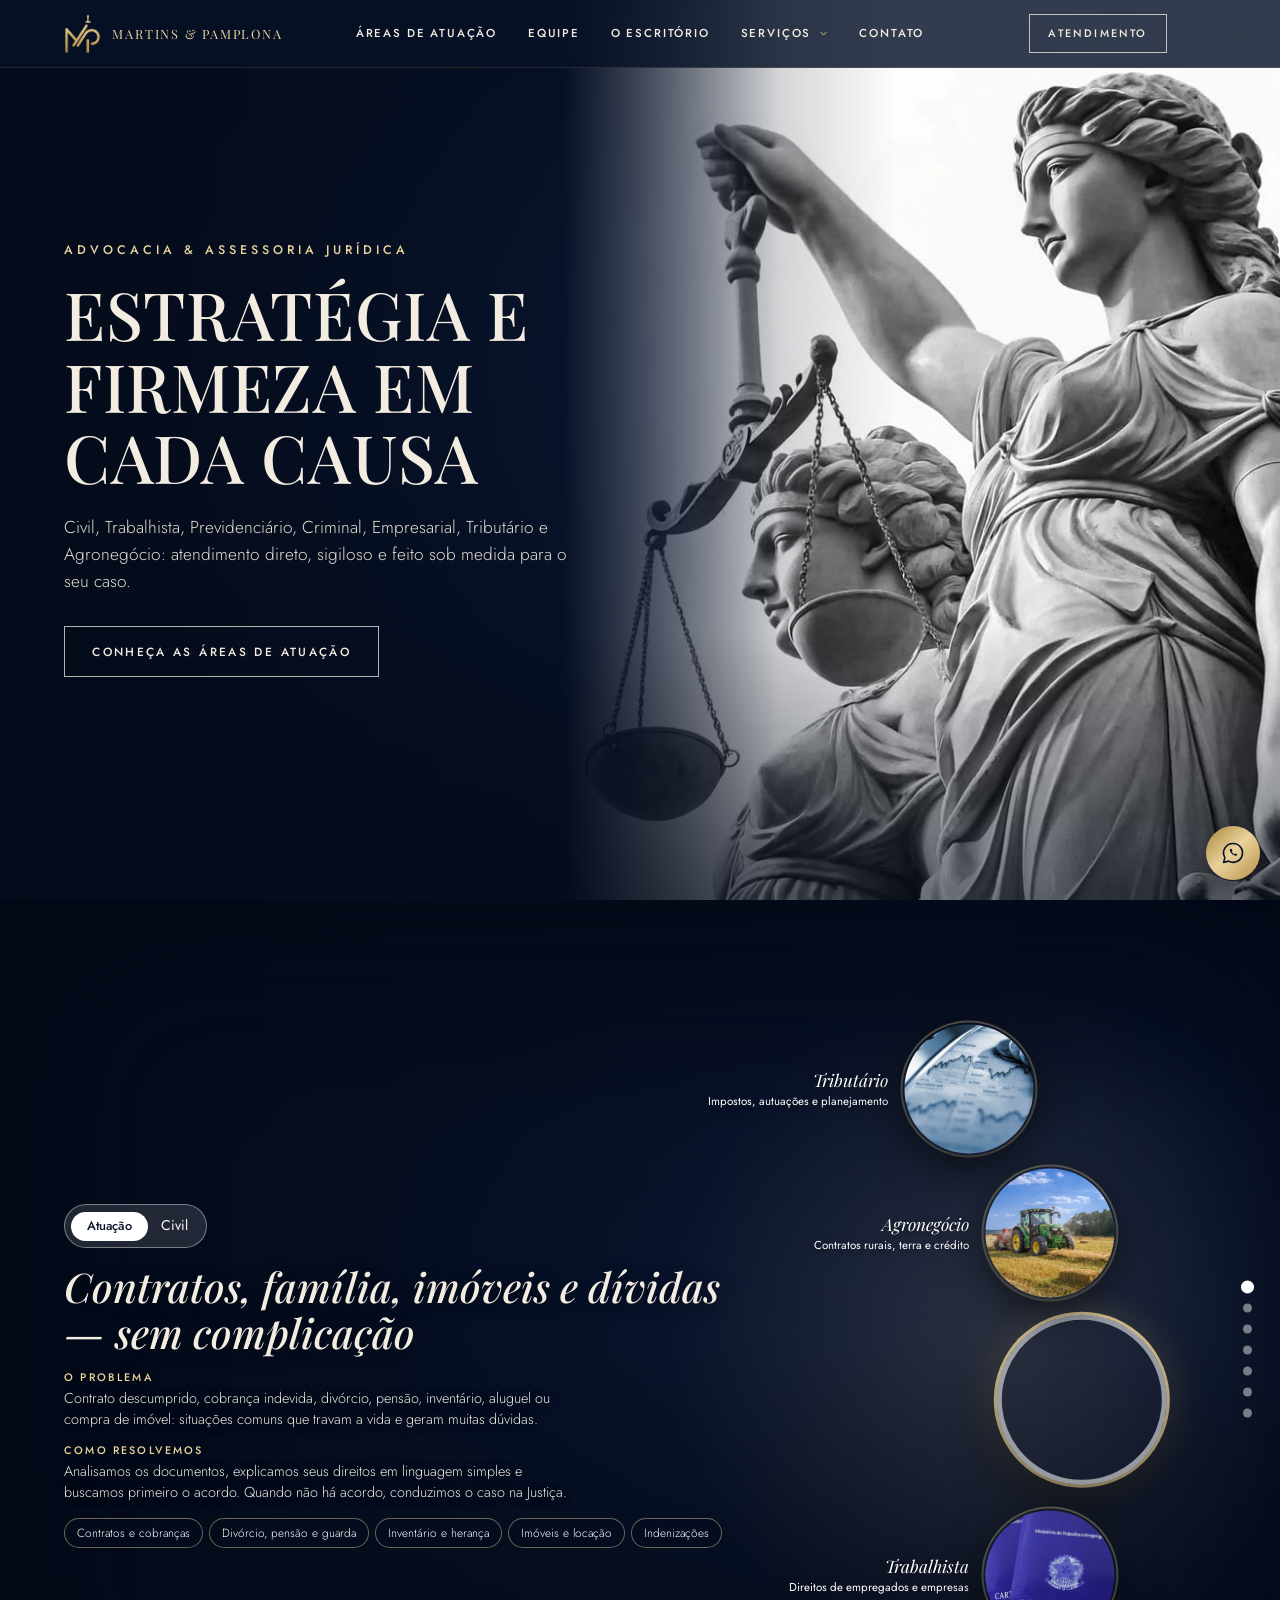
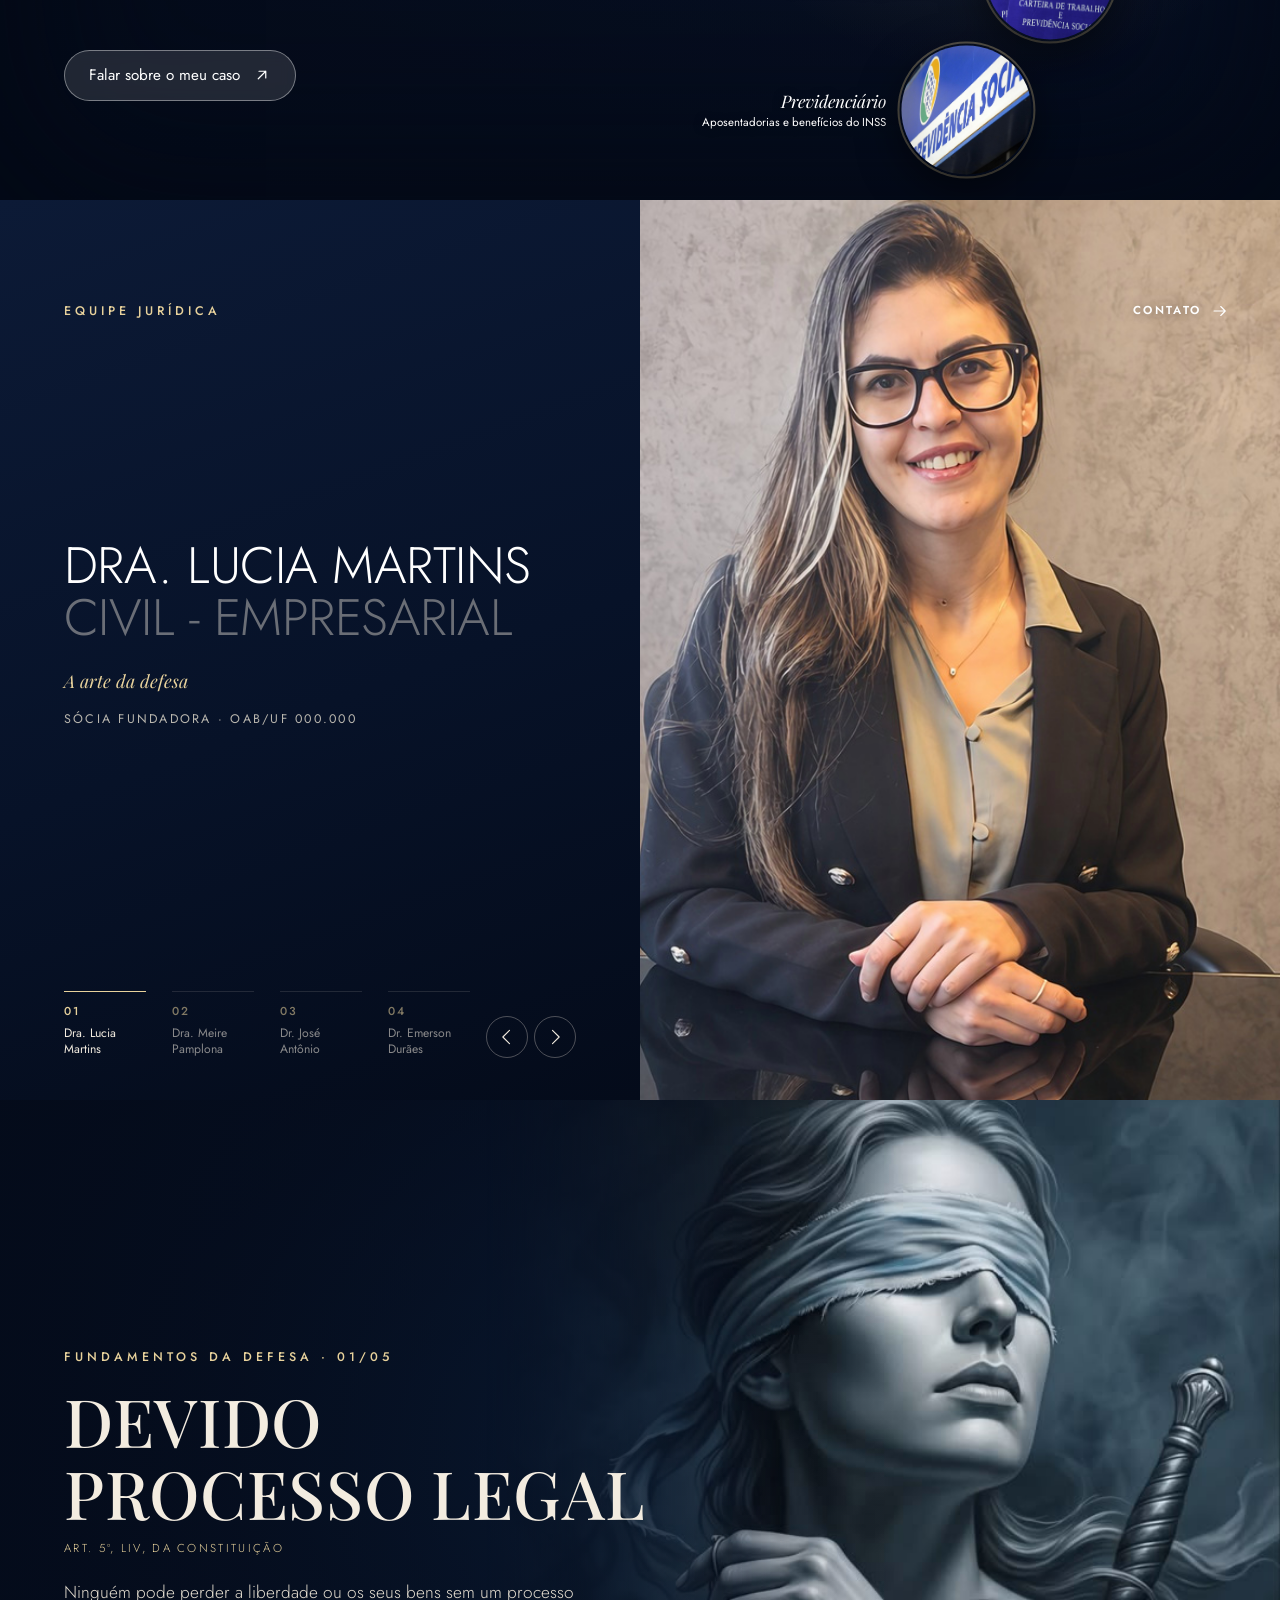
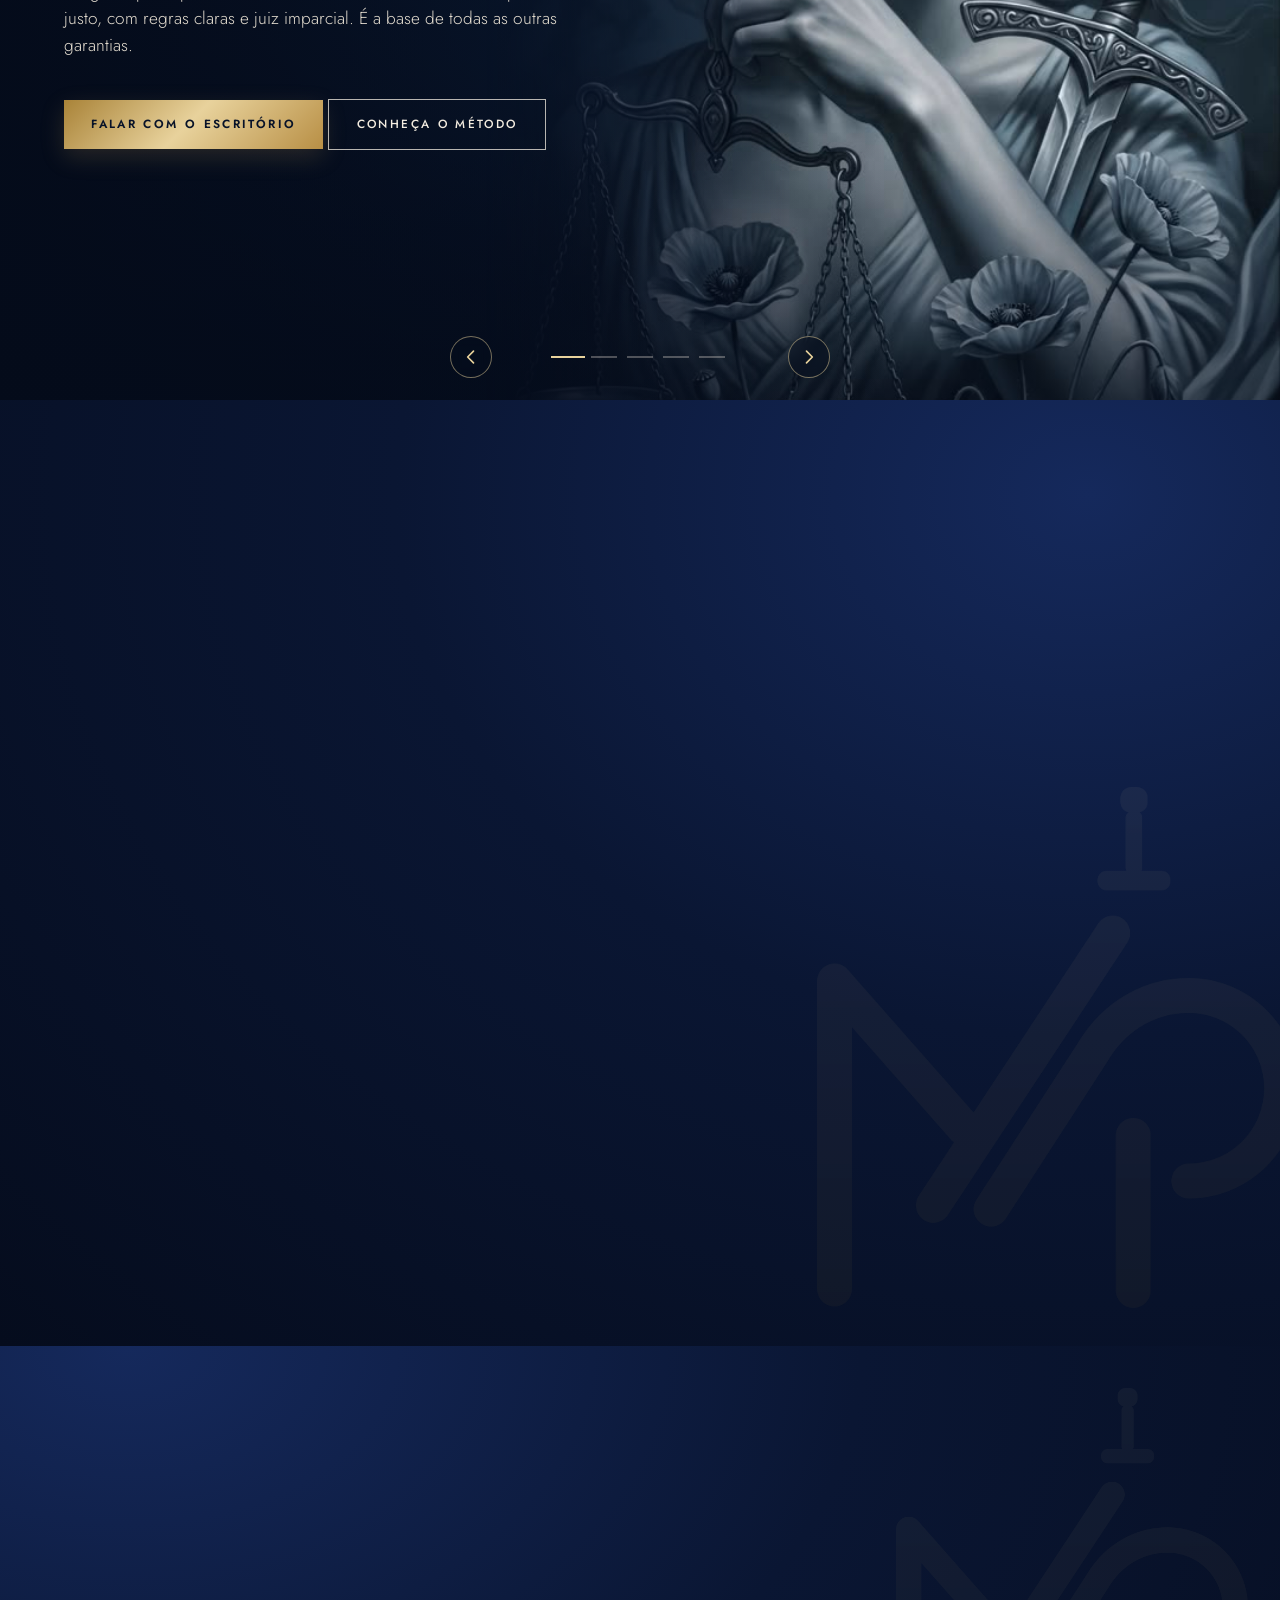
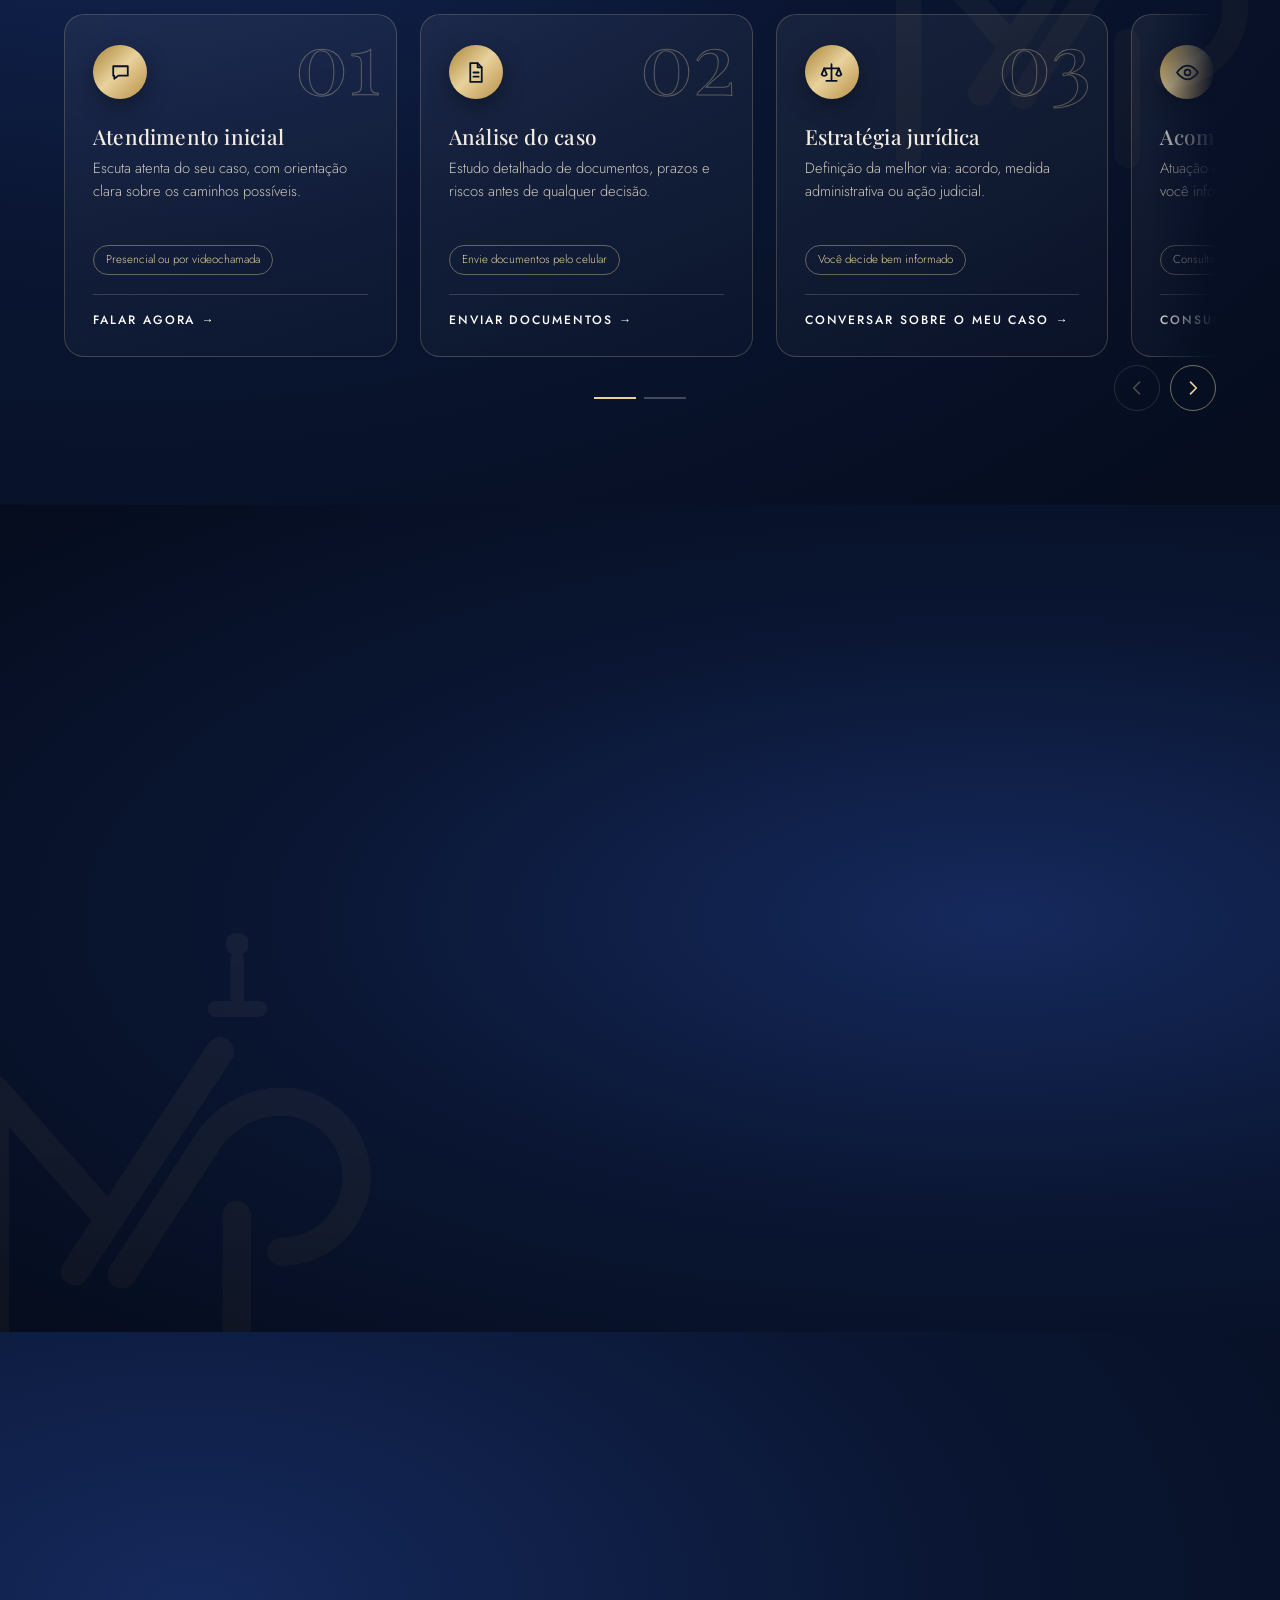
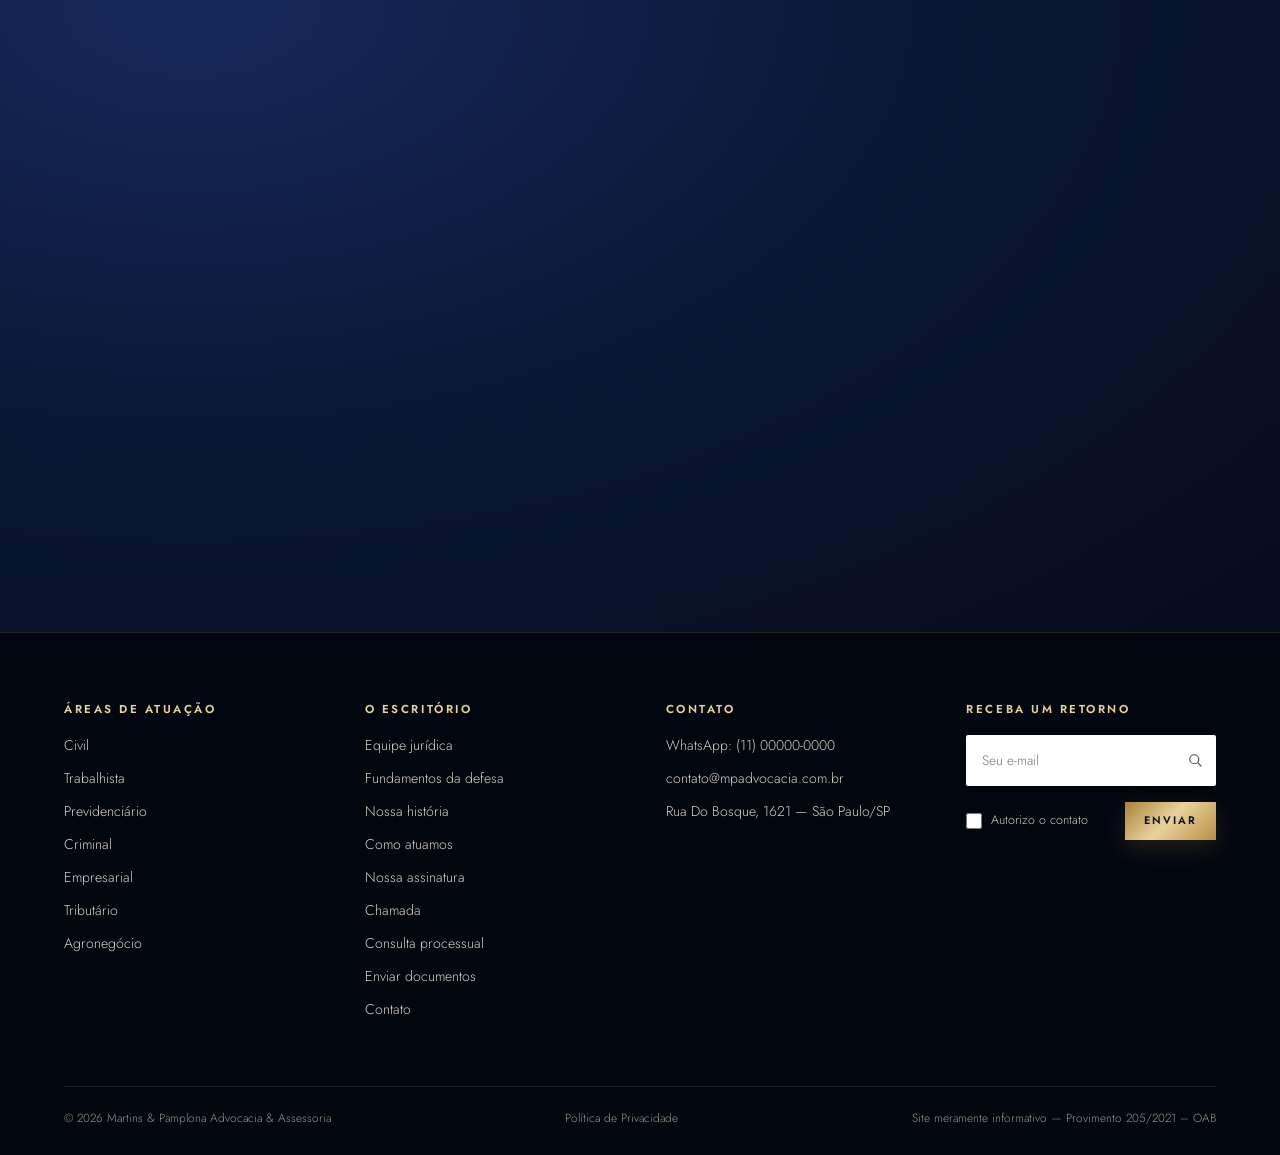
==== commit f83c36d1: "Update index.html" ====
--- a/index.html
+++ b/index.html
@@ -103,28 +103,28 @@
 <section class="areas" id="areas" aria-roledescription="carrossel" aria-label="Áreas de atuação">
   <div class="areas__bgs">
     <div class="areas__bg on" data-i="0">
-      <img class="areas__blur" src="img/themis-justica.jpg" alt="" loading="lazy">
-      <img class="areas__main" src="img/themis-justica.jpg" alt="Civil" loading="lazy" style="object-position:center 20%">
+      <img class="areas__blur" src="img/civil.jpg" alt="" loading="lazy">
+      <img class="areas__main" src="img/civil.jpg" alt="Civil" loading="lazy" style="object-position:center 20%">
     </div>
     <div class="areas__bg" data-i="1">
-      <img class="areas__blur" src="img/themis-papoulas.jpg" alt="" loading="lazy">
-      <img class="areas__main" src="img/themis-papoulas.jpg" alt="Trabalhista" loading="lazy" style="object-position:center 30%">
+      <img class="areas__blur" src="img/trabalhista.jpg" alt="" loading="lazy">
+      <img class="areas__main" src="img/trabalhista.jpg" alt="Trabalhista" loading="lazy" style="object-position:center 30%">
     </div>
     <div class="areas__bg" data-i="2">
-      <img class="areas__blur" src="img/frame_4.9.jpg" alt="" loading="lazy">
-      <img class="areas__main" src="img/frame_4.9.jpg" alt="Previdenciário" loading="lazy" style="object-position:center 40%">
+      <img class="areas__blur" src="img/previdencia.jpg" alt="" loading="lazy">
+      <img class="areas__main" src="img/previdencia.jpg" alt="Previdenciário" loading="lazy" style="object-position:center 40%">
     </div>
     <div class="areas__bg" data-i="3">
-      <img class="areas__blur" src="img/area-marmore-1.jpg" alt="" loading="lazy">
-      <img class="areas__main" src="img/area-marmore-1.jpg" alt="Criminal" loading="lazy" style="object-position:center 18%">
+      <img class="areas__blur" src="img/criminal.jpg" alt="" loading="lazy">
+      <img class="areas__main" src="img/criminal.jpg" alt="Criminal" loading="lazy" style="object-position:center 18%">
     </div>
     <div class="areas__bg" data-i="4">
-      <img class="areas__blur" src="img/frame_2.7.jpg" alt="" loading="lazy">
-      <img class="areas__main" src="img/frame_2.7.jpg" alt="Empresarial" loading="lazy" style="object-position:center 50%">
+      <img class="areas__blur" src="img/empresarial.jpg" alt="" loading="lazy">
+      <img class="areas__main" src="img/empresarial.jpg" alt="Empresarial" loading="lazy" style="object-position:center 50%">
     </div>
     <div class="areas__bg" data-i="5">
-      <img class="areas__blur" src="img/frame_3.9.jpg" alt="" loading="lazy">
-      <img class="areas__main" src="img/frame_3.9.jpg" alt="Tributário" loading="lazy" style="object-position:center 40%">
+      <img class="areas__blur" src="img/tributario.jpg" alt="" loading="lazy">
+      <img class="areas__main" src="img/tributario.jpg" alt="Tributário" loading="lazy" style="object-position:center 40%">
     </div>
     <div class="areas__bg" data-i="6">
       <img class="areas__blur" src="img/agronegocio.jpg" alt="" loading="lazy">
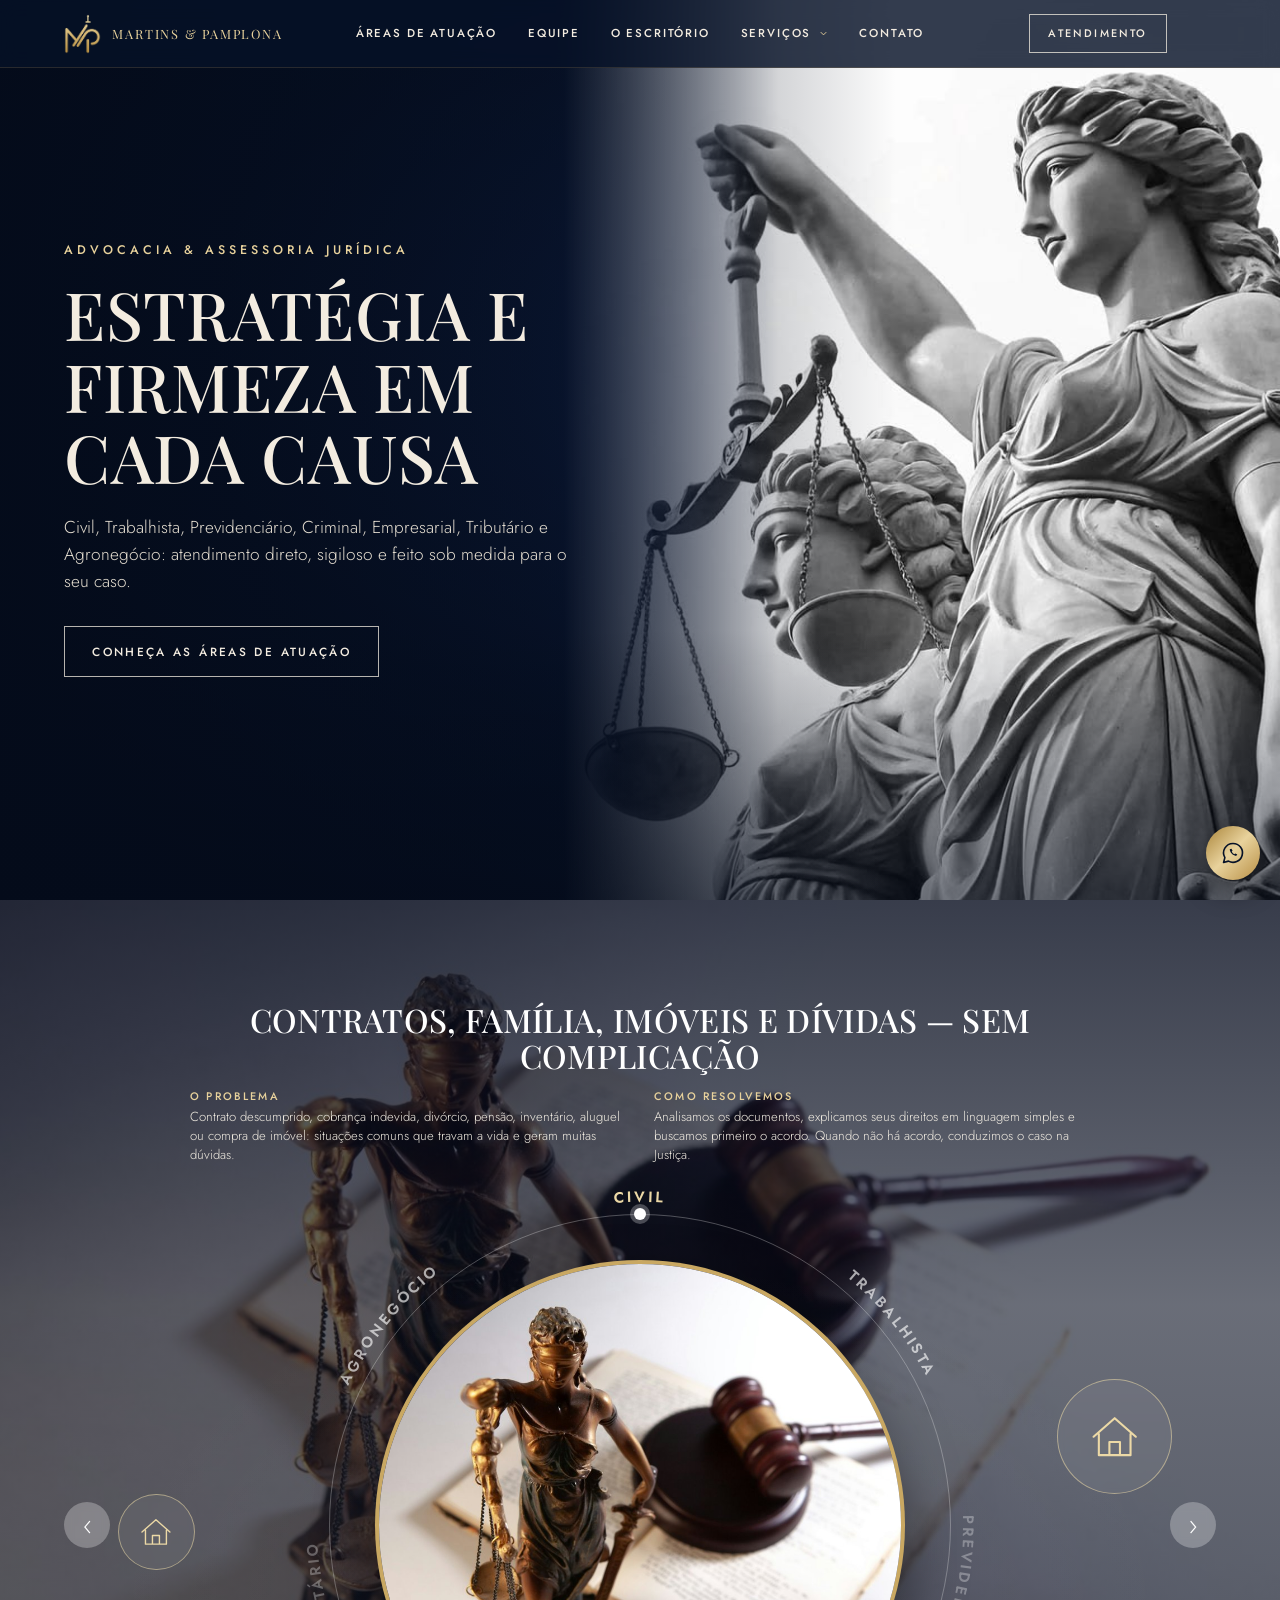
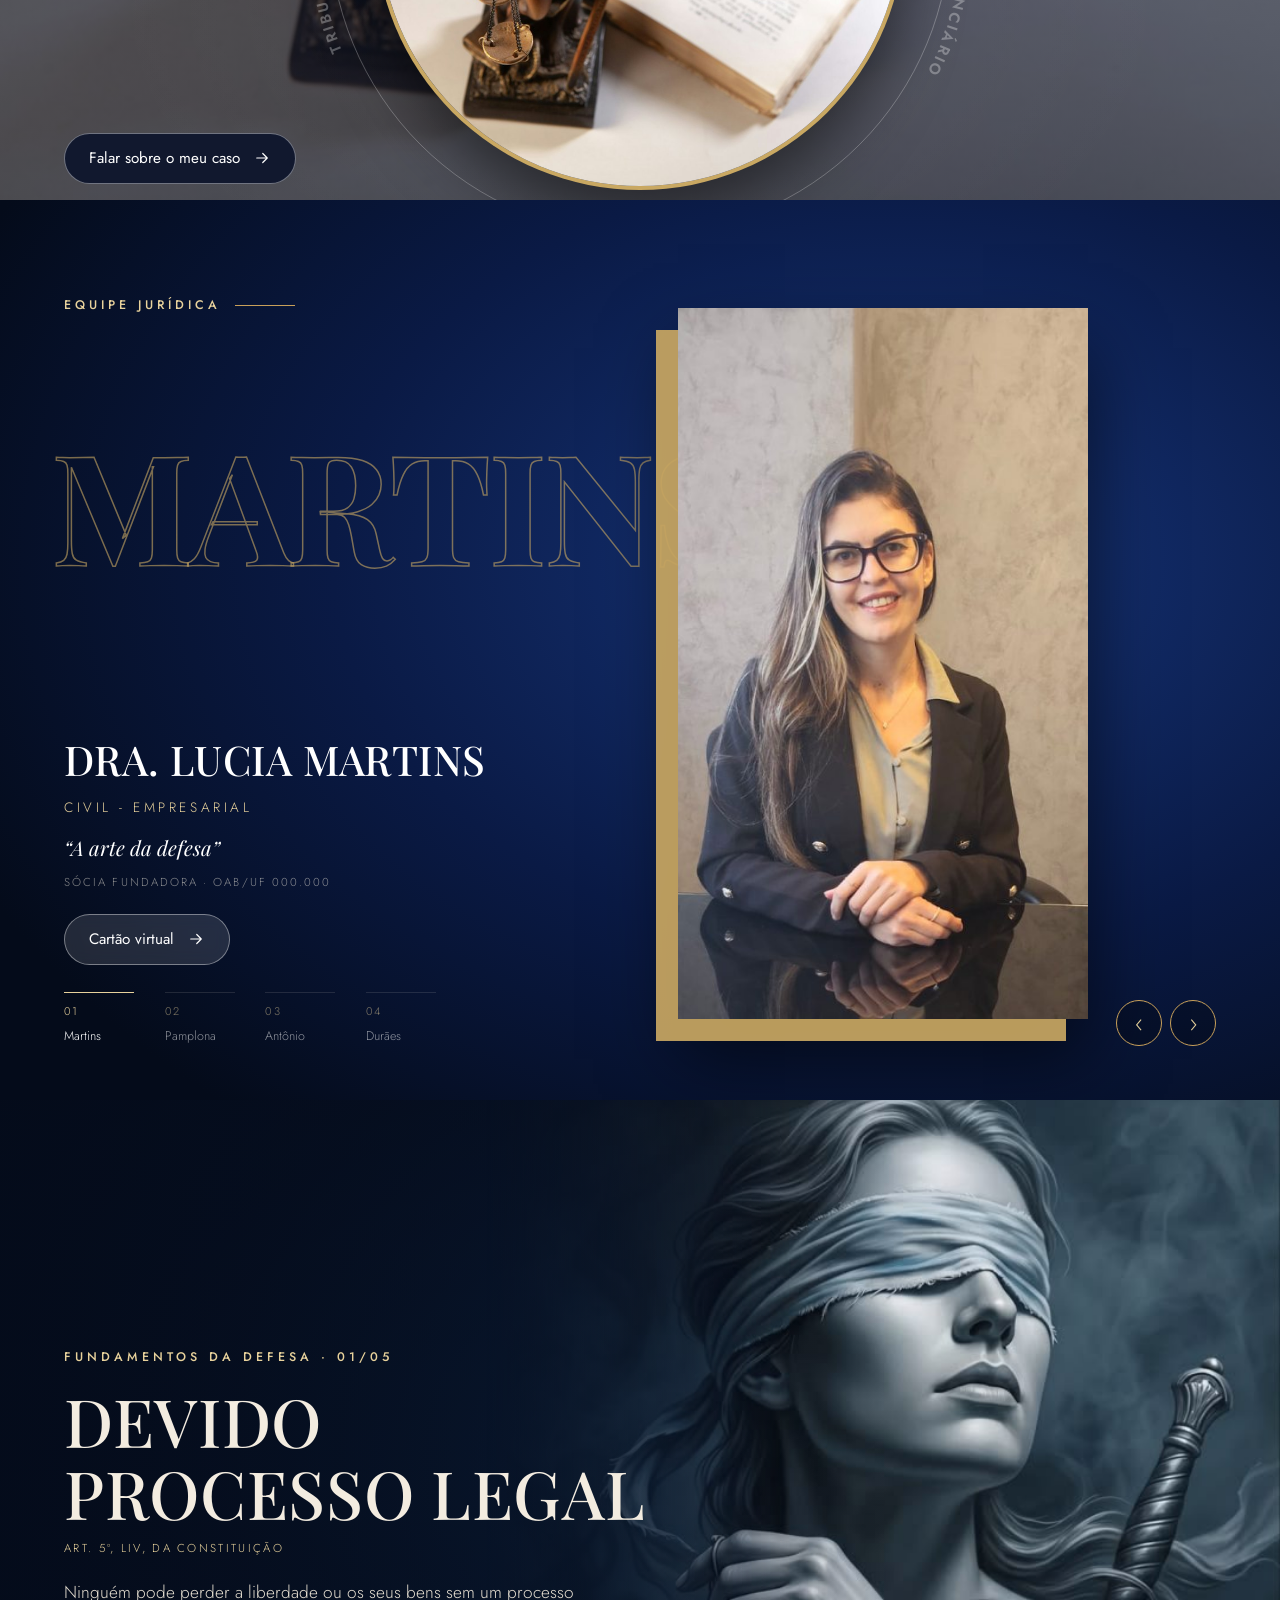
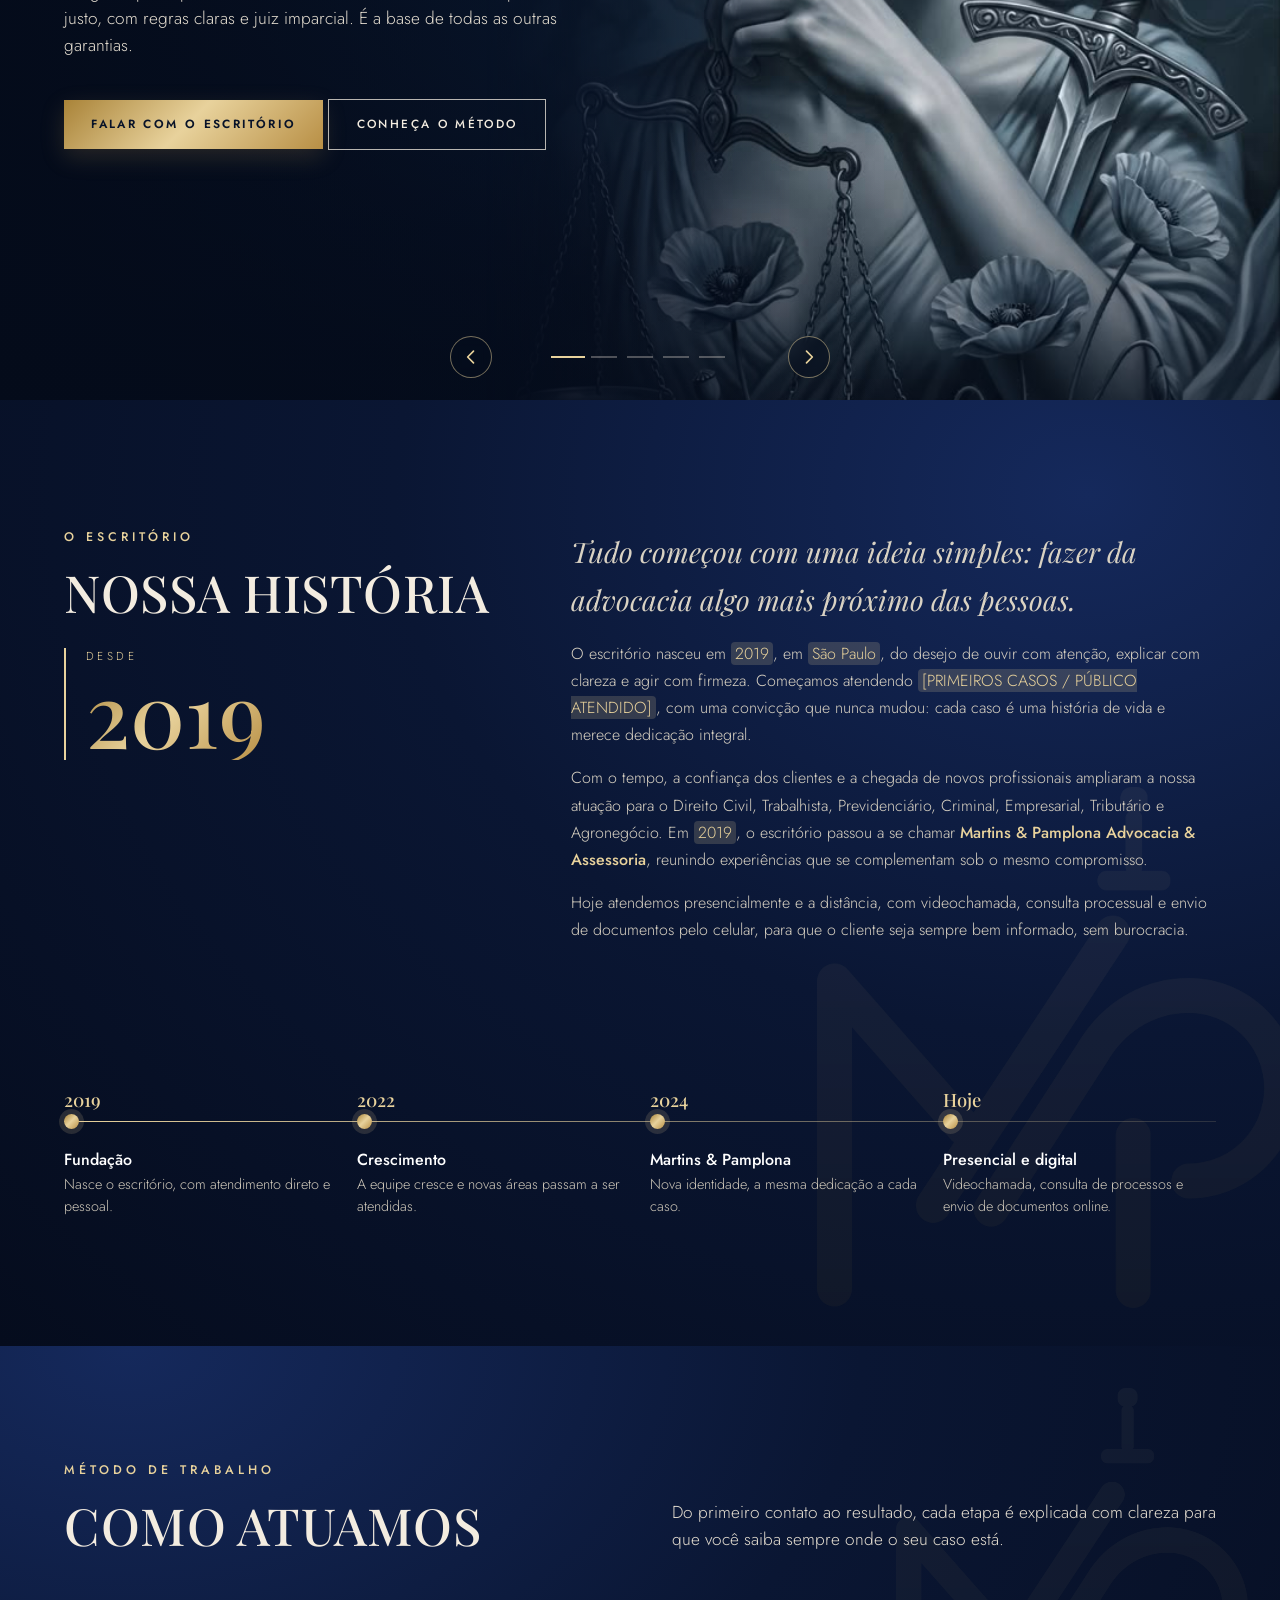
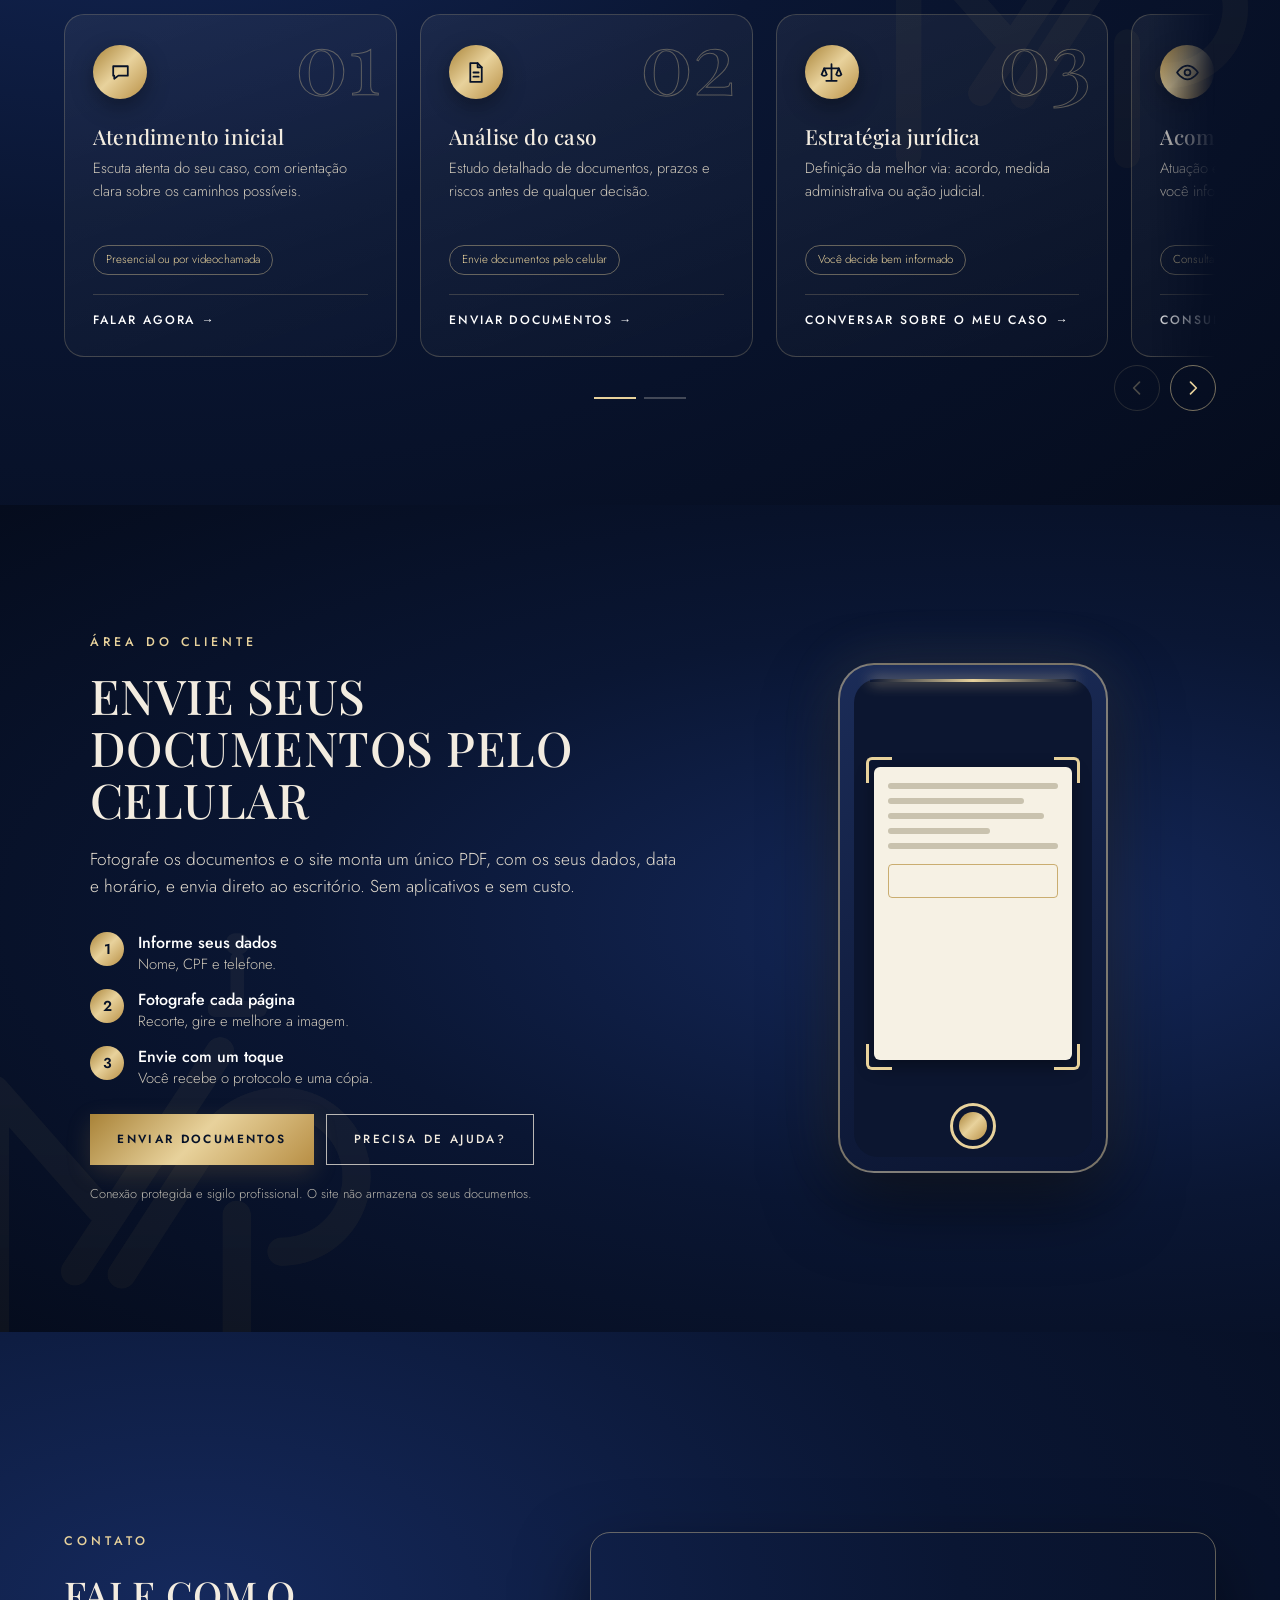
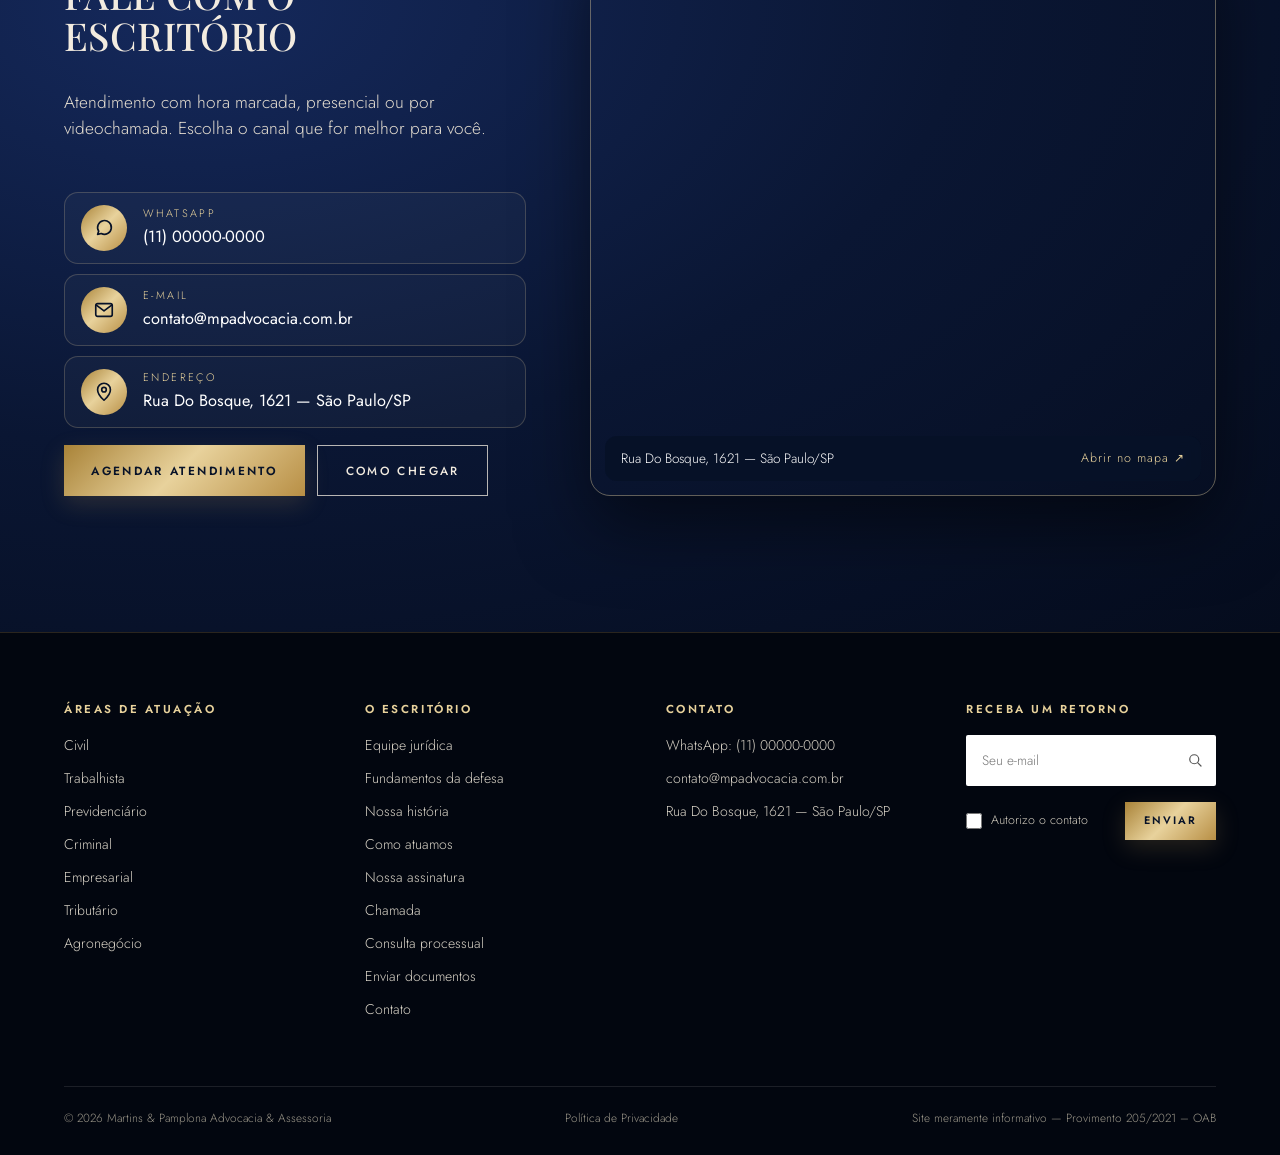
==== commit e8bc69b4: "Add files via upload" ====
--- a/index.html
+++ b/index.html
@@ -10,7 +10,7 @@
   <link rel="preconnect" href="https://fonts.googleapis.com">
   <link rel="preconnect" href="https://fonts.gstatic.com" crossorigin>
   <link href="https://fonts.googleapis.com/css2?family=Jost:wght@300;400;500;600&family=Playfair+Display:ital,wght@0,400;0,500;0,600;1,400;1,500;1,600&display=swap" rel="stylesheet">
-  <link rel="stylesheet" href="css/style.css">
+  <link rel="stylesheet" href="css/style.css?v=2">
 </head>
 <body>
 
@@ -100,41 +100,9 @@
 </section>
 
 <!-- ============ 2. ÁREAS DE ATUAÇÃO (slider com roda de círculos) ============ -->
-<section class="areas" id="areas" aria-roledescription="carrossel" aria-label="Áreas de atuação">
-  <div class="areas__bgs">
-    <div class="areas__bg on" data-i="0">
-      <img class="areas__blur" src="img/civil.jpg" alt="" loading="lazy">
-      <img class="areas__main" src="img/civil.jpg" alt="Civil" loading="lazy" style="object-position:center 20%">
-    </div>
-    <div class="areas__bg" data-i="1">
-      <img class="areas__blur" src="img/trabalhista.jpg" alt="" loading="lazy">
-      <img class="areas__main" src="img/trabalhista.jpg" alt="Trabalhista" loading="lazy" style="object-position:center 30%">
-    </div>
-    <div class="areas__bg" data-i="2">
-      <img class="areas__blur" src="img/previdencia.jpg" alt="" loading="lazy">
-      <img class="areas__main" src="img/previdencia.jpg" alt="Previdenciário" loading="lazy" style="object-position:center 40%">
-    </div>
-    <div class="areas__bg" data-i="3">
-      <img class="areas__blur" src="img/criminal.jpg" alt="" loading="lazy">
-      <img class="areas__main" src="img/criminal.jpg" alt="Criminal" loading="lazy" style="object-position:center 18%">
-    </div>
-    <div class="areas__bg" data-i="4">
-      <img class="areas__blur" src="img/empresarial.jpg" alt="" loading="lazy">
-      <img class="areas__main" src="img/empresarial.jpg" alt="Empresarial" loading="lazy" style="object-position:center 50%">
-    </div>
-    <div class="areas__bg" data-i="5">
-      <img class="areas__blur" src="img/tributario.jpg" alt="" loading="lazy">
-      <img class="areas__main" src="img/tributario.jpg" alt="Tributário" loading="lazy" style="object-position:center 40%">
-    </div>
-    <div class="areas__bg" data-i="6">
-      <img class="areas__blur" src="img/agronegocio.jpg" alt="" loading="lazy">
-      <img class="areas__main" src="img/agronegocio.jpg" alt="Agronegócio" loading="lazy" style="object-position:center 60%">
-    </div>
-  </div>
-  <div class="areas__shade"></div>
-
-  <div class="areas__content">
-    <p class="pill"><b>Atuação</b><span id="areaName" aria-live="polite">Civil</span></p>
+<section class="pop" id="areas" data-c="0" aria-roledescription="carrossel" aria-label="Áreas de atuação">
+  <div class="pop__bgs" aria-hidden="true"><div class="pop__bg on" style="background-image:url(img/area-civil.jpg)"></div><div class="pop__bg" style="background-image:url(img/area-trabalhista.jpg)"></div><div class="pop__bg" style="background-image:url(img/area-previdencia.jpg)"></div><div class="pop__bg" style="background-image:url(img/area-criminal.jpg)"></div><div class="pop__bg" style="background-image:url(img/area-empresarial.jpg)"></div><div class="pop__bg" style="background-image:url(img/area-tributario.jpg)"></div><div class="pop__bg" style="background-image:url(img/area-agronegocio.jpg)"></div></div>
+  <div class="pop__txt">
     <div class="ainfo-stack" id="areaInfo">
       <article class="ainfo on" data-i="0">
         <h2>Contratos, família, imóveis e dívidas — sem complicação</h2>
@@ -179,122 +147,37 @@
         <ul class="ainfo__tags"><li>Arrendamento e parceria rural</li><li>Cédulas e crédito rural</li><li>Regularização de imóvel rural</li><li>Dívidas do produtor</li><li>Questões ambientais</li></ul>
       </article>
     </div>
-    <a class="pill pill--btn" id="areaCta" data-wa data-msg="Olá! Preciso de orientação em Direito Civil." href="#contato">Falar sobre o meu caso <svg viewBox="0 0 24 24" aria-hidden="true"><path d="M7 17 17 7M8 7h9v9"/></svg></a>
-  </div>
-
-  <ul class="areas__wheel" id="areasWheel">
-      <li class="orb" data-i="0">
-        <button type="button" aria-label="Civil">
-          <span class="orb__label"><em>Civil</em><small>Contratos, família e sucessões</small></span>
-          <span class="orb__img"><img src="img/civil.jpg" alt="" loading="lazy" style="object-position:center 20%"></span>
-        </button>
-      </li>
-      <li class="orb" data-i="1">
-        <button type="button" aria-label="Trabalhista">
-          <span class="orb__label"><em>Trabalhista</em><small>Direitos de empregados e empresas</small></span>
-          <span class="orb__img"><img src="img/trabalhista.jpg" alt="" loading="lazy" style="object-position:center 30%"></span>
-        </button>
-      </li>
-      <li class="orb" data-i="2">
-        <button type="button" aria-label="Previdenciário">
-          <span class="orb__label"><em>Previdenciário</em><small>Aposentadorias e benefícios do INSS</small></span>
-          <span class="orb__img"><img src="img/previdencia.jpg" alt="" loading="lazy" style="object-position:center 40%"></span>
-        </button>
-      </li>
-      <li class="orb" data-i="3">
-        <button type="button" aria-label="Criminal">
-          <span class="orb__label"><em>Criminal</em><small>Defesa em inquéritos e processos</small></span>
-          <span class="orb__img"><img src="img/criminal.jpg" alt="" loading="lazy" style="object-position:center 18%"></span>
-        </button>
-      </li>
-      <li class="orb" data-i="4">
-        <button type="button" aria-label="Empresarial">
-          <span class="orb__label"><em>Empresarial</em><small>Assessoria jurídica para empresas</small></span>
-          <span class="orb__img"><img src="img/empresarial.jpg" alt="" loading="lazy" style="object-position:center 50%"></span>
-        </button>
-      </li>
-      <li class="orb" data-i="5">
-        <button type="button" aria-label="Tributário">
-          <span class="orb__label"><em>Tributário</em><small>Impostos, autuações e planejamento</small></span>
-          <span class="orb__img"><img src="img/tributario.jpg" alt="" loading="lazy" style="object-position:center 40%"></span>
-        </button>
-      </li>
-      <li class="orb" data-i="6">
-        <button type="button" aria-label="Agronegócio">
-          <span class="orb__label"><em>Agronegócio</em><small>Contratos rurais, terra e crédito</small></span>
-          <span class="orb__img"><img src="img/agronegocio.jpg" alt="" loading="lazy" style="object-position:center 82%"></span>
-        </button>
-      </li>
-  </ul>
-  <div class="areas__dots" id="areasDots">
-      <button type="button" aria-label="Área 1" data-i="0" class="on"></button>
-      <button type="button" aria-label="Área 2" data-i="1"></button>
-      <button type="button" aria-label="Área 3" data-i="2"></button>
-      <button type="button" aria-label="Área 4" data-i="3"></button>
-      <button type="button" aria-label="Área 5" data-i="4"></button>
-      <button type="button" aria-label="Área 6" data-i="5"></button>
-      <button type="button" aria-label="Área 7" data-i="6"></button>
+  </div>
+  <div class="arc" id="arc">
+    <button type="button" class="arc__nav arc__nav--l" id="popPrev" aria-label="Área anterior">&#8249;</button>
+    <button type="button" class="arc__nav arc__nav--r" id="popNext" aria-label="Próxima área">&#8250;</button>
+    <div class="arc__center">
+      <div class="arc__ring"></div>
+      <div class="arc__dot"></div>
+      <div class="arc__labels" id="arcLabels"><button type="button" class="arc__lbl" data-i="0">Civil</button><button type="button" class="arc__lbl" data-i="1">Trabalhista</button><button type="button" class="arc__lbl" data-i="2">Previdenciário</button><button type="button" class="arc__lbl" data-i="3">Criminal</button><button type="button" class="arc__lbl" data-i="4">Empresarial</button><button type="button" class="arc__lbl" data-i="5">Tributário</button><button type="button" class="arc__lbl" data-i="6">Agronegócio</button></div>
+      <div class="arc__photos"><div class="arc__img" data-i="0"><img src="img/area-civil.jpg" alt="Civil" loading="lazy" style="object-position:40% 40%"></div><div class="arc__img" data-i="1"><img src="img/area-trabalhista.jpg" alt="Trabalhista" loading="lazy" style="object-position:50% 55%"></div><div class="arc__img" data-i="2"><img src="img/area-previdencia.jpg" alt="Previdenciário" loading="lazy" style="object-position:45% 50%"></div><div class="arc__img" data-i="3"><img src="img/area-criminal.jpg" alt="Criminal" loading="lazy" style="object-position:50% 45%"></div><div class="arc__img" data-i="4"><img src="img/area-empresarial.jpg" alt="Empresarial" loading="lazy" style="object-position:45% 45%"></div><div class="arc__img" data-i="5"><img src="img/area-tributario.jpg" alt="Tributário" loading="lazy" style="object-position:50% 50%"></div><div class="arc__img" data-i="6"><img src="img/area-agronegocio.jpg" alt="Agronegócio" loading="lazy" style="object-position:45% 55%"></div></div>
+      <div class="arc__deco" data-i="0"><span class="d1"><svg class="" viewBox="0 0 48 48" fill="none" stroke="currentColor" stroke-width="1.6" stroke-linecap="round" stroke-linejoin="round" aria-hidden="true"><path d="M8 24 L24 10 L40 24 M12 22 V38 H36 V22 M20 38 V28 H28 V38"/></svg></span><span class="d2"><svg class="" viewBox="0 0 48 48" fill="none" stroke="currentColor" stroke-width="1.6" stroke-linecap="round" stroke-linejoin="round" aria-hidden="true"><path d="M8 24 L24 10 L40 24 M12 22 V38 H36 V22 M20 38 V28 H28 V38"/></svg></span></div><div class="arc__deco" data-i="1"><span class="d1"><svg class="" viewBox="0 0 48 48" fill="none" stroke="currentColor" stroke-width="1.6" stroke-linecap="round" stroke-linejoin="round" aria-hidden="true"><path d="M8 16 H40 V38 H8 Z M18 16 V10 H30 V16 M8 26 H40 M21 26 V30 H27 V26"/></svg></span><span class="d2"><svg class="" viewBox="0 0 48 48" fill="none" stroke="currentColor" stroke-width="1.6" stroke-linecap="round" stroke-linejoin="round" aria-hidden="true"><path d="M8 16 H40 V38 H8 Z M18 16 V10 H30 V16 M8 26 H40 M21 26 V30 H27 V26"/></svg></span></div><div class="arc__deco" data-i="2"><span class="d1"><svg class="" viewBox="0 0 48 48" fill="none" stroke="currentColor" stroke-width="1.6" stroke-linecap="round" stroke-linejoin="round" aria-hidden="true"><path d="M24 7 L38 13 V24 C38 33 31 39 24 42 C17 39 10 33 10 24 V13 Z M17 24 L22 29 L31 19"/></svg></span><span class="d2"><svg class="" viewBox="0 0 48 48" fill="none" stroke="currentColor" stroke-width="1.6" stroke-linecap="round" stroke-linejoin="round" aria-hidden="true"><path d="M24 7 L38 13 V24 C38 33 31 39 24 42 C17 39 10 33 10 24 V13 Z M17 24 L22 29 L31 19"/></svg></span></div><div class="arc__deco" data-i="3"><span class="d1"><svg class="" viewBox="0 0 48 48" fill="none" stroke="currentColor" stroke-width="1.6" stroke-linecap="round" stroke-linejoin="round" aria-hidden="true"><path d="M24 8 V40 M12 40 H36 M9 14 H39 M9 14 L4 27 H14 Z M39 14 L34 27 H44 Z"/></svg></span><span class="d2"><svg class="" viewBox="0 0 48 48" fill="none" stroke="currentColor" stroke-width="1.6" stroke-linecap="round" stroke-linejoin="round" aria-hidden="true"><path d="M24 8 V40 M12 40 H36 M9 14 H39 M9 14 L4 27 H14 Z M39 14 L34 27 H44 Z"/></svg></span></div><div class="arc__deco" data-i="4"><span class="d1"><svg class="" viewBox="0 0 48 48" fill="none" stroke="currentColor" stroke-width="1.6" stroke-linecap="round" stroke-linejoin="round" aria-hidden="true"><path d="M12 40 V10 H30 V40 M30 20 H38 V40 M12 40 H40 M17 16 H25 M17 23 H25 M17 30 H25"/></svg></span><span class="d2"><svg class="" viewBox="0 0 48 48" fill="none" stroke="currentColor" stroke-width="1.6" stroke-linecap="round" stroke-linejoin="round" aria-hidden="true"><path d="M12 40 V10 H30 V40 M30 20 H38 V40 M12 40 H40 M17 16 H25 M17 23 H25 M17 30 H25"/></svg></span></div><div class="arc__deco" data-i="5"><span class="d1"><svg class="" viewBox="0 0 48 48" fill="none" stroke="currentColor" stroke-width="1.6" stroke-linecap="round" stroke-linejoin="round" aria-hidden="true"><path d="M12 36 L36 12 M16 16 m-4 0 a4 4 0 1 0 8 0 a4 4 0 1 0 -8 0 M32 32 m-4 0 a4 4 0 1 0 8 0 a4 4 0 1 0 -8 0"/></svg></span><span class="d2"><svg class="" viewBox="0 0 48 48" fill="none" stroke="currentColor" stroke-width="1.6" stroke-linecap="round" stroke-linejoin="round" aria-hidden="true"><path d="M12 36 L36 12 M16 16 m-4 0 a4 4 0 1 0 8 0 a4 4 0 1 0 -8 0 M32 32 m-4 0 a4 4 0 1 0 8 0 a4 4 0 1 0 -8 0"/></svg></span></div><div class="arc__deco" data-i="6"><span class="d1"><svg class="" viewBox="0 0 48 48" fill="none" stroke="currentColor" stroke-width="1.6" stroke-linecap="round" stroke-linejoin="round" aria-hidden="true"><path d="M24 42 V14 M24 14 c-5-2-6-6-6-9 c5 1 6 5 6 9 M24 14 c5-2 6-6 6-9 c-5 1-6 5-6 9 M24 24 c-6-1-8-5-8-8 M24 24 c6-1 8-5 8-8 M24 33 c-6-1-8-5-8-8 M24 33 c6-1 8-5 8-8"/></svg></span><span class="d2"><svg class="" viewBox="0 0 48 48" fill="none" stroke="currentColor" stroke-width="1.6" stroke-linecap="round" stroke-linejoin="round" aria-hidden="true"><path d="M24 42 V14 M24 14 c-5-2-6-6-6-9 c5 1 6 5 6 9 M24 14 c5-2 6-6 6-9 c-5 1-6 5-6 9 M24 24 c-6-1-8-5-8-8 M24 24 c6-1 8-5 8-8 M24 33 c-6-1-8-5-8-8 M24 33 c6-1 8-5 8-8"/></svg></span></div>
+    </div>
+    <a class="pill pill--btn arc__cta" id="areaCta" data-wa data-msg="Olá! Preciso de orientação em Direito Civil." href="#contato">Falar sobre o meu caso <svg viewBox="0 0 24 24" width="16" height="16" fill="none" stroke="currentColor" stroke-width="2" aria-hidden="true"><path d="M5 12h14M13 6l6 6-6 6"/></svg></a>
   </div>
 </section>
 
 <!-- ============ 3. EQUIPE JURÍDICA ============ -->
-<section class="team" id="equipe" aria-label="Equipe jurídica">
-  <div class="team__left">
-    <p class="eyebrow team__eyebrow">Equipe jurídica</p>
-    <div class="team__texts">
-      <article class="member on" data-i="0" aria-hidden="false">
-        <h2><span class="n1">Dra. Lucia Martins</span><span class="n2">Civil · Empresarial</span></h2>
-        <p class="tag">A arte da defesa</p>
-        <p class="meta">Sócia Fundadora · OAB/UF 000.000</p>
-      </article>
-      <article class="member" data-i="1" aria-hidden="true">
-        <h2><span class="n1">Dra. Meire Pamplona</span><span class="n2">Previdenciário</span></h2>
-        <p class="tag">Rigor e estratégia</p>
-        <p class="meta">Sócia Fundadora · OAB/UF 000.000</p>
-      </article>
-      <article class="member" data-i="2" aria-hidden="true">
-        <h2><span class="n1">Dr. José Antônio</span><span class="n2">Criminal</span></h2>
-        <p class="tag">Firmeza em plenário</p>
-        <p class="meta">Associado · OAB/UF 000.000</p>
-      </article>
-      <article class="member" data-i="3" aria-hidden="true">
-        <h2><span class="n1">Dr. Emerson Durães</span><span class="n2">Trabalhista</span></h2>
-        <p class="tag">Cuidado em cada fase</p>
-        <p class="meta">Associado · OAB/UF 000.000</p>
-      </article>
-    </div>
-    <div class="team__controls">
-      <nav class="team__nav" aria-label="Advogados">
-        <button type="button" data-i="0" class="on"><b>01</b><span>Dra. Lucia Martins</span></button>
-        <button type="button" data-i="1"><b>02</b><span>Dra. Meire Pamplona</span></button>
-        <button type="button" data-i="2"><b>03</b><span>Dr. José Antônio</span></button>
-        <button type="button" data-i="3"><b>04</b><span>Dr. Emerson Durães</span></button>
-      </nav>
-      <div class="team__arrows">
-        <button type="button" id="teamPrev" aria-label="Anterior"><svg viewBox="0 0 24 24"><path d="M15 4 7 12l8 8"/></svg></button>
-        <button type="button" id="teamNext" aria-label="Próximo"><svg viewBox="0 0 24 24"><path d="m9 4 8 8-8 8"/></svg></button>
-      </div>
-    </div>
-  </div>
-  <div class="team__right">
-      <figure class="mphoto on" data-i="0">
-        <svg class="mphoto__ph" viewBox="0 0 400 500" aria-hidden="true"><defs><linearGradient id="sg0" x1="0" y1="0" x2="0" y2="1"><stop offset="0" stop-color="#5a6270"/><stop offset="1" stop-color="#3b424e"/></linearGradient></defs><circle cx="200" cy="170" r="72" fill="url(#sg0)"/><path d="M60 500c0-110 60-190 140-190s140 80 140 190Z" fill="url(#sg0)"/></svg>
-        <img src="img/equipe/advogada-1.jpg" alt="Dra. Lucia Martins" loading="lazy" onerror="this.remove()">
-      </figure>
-      <figure class="mphoto" data-i="1">
-        <svg class="mphoto__ph" viewBox="0 0 400 500" aria-hidden="true"><defs><linearGradient id="sg1" x1="0" y1="0" x2="0" y2="1"><stop offset="0" stop-color="#5a6270"/><stop offset="1" stop-color="#3b424e"/></linearGradient></defs><circle cx="200" cy="170" r="72" fill="url(#sg1)"/><path d="M60 500c0-110 60-190 140-190s140 80 140 190Z" fill="url(#sg1)"/></svg>
-        <img src="img/equipe/advogada-2.png" alt="Nome do Advogado" loading="lazy" onerror="this.remove()">
-      </figure>
-      <figure class="mphoto" data-i="2">
-        <svg class="mphoto__ph" viewBox="0 0 400 500" aria-hidden="true"><defs><linearGradient id="sg2" x1="0" y1="0" x2="0" y2="1"><stop offset="0" stop-color="#5a6270"/><stop offset="1" stop-color="#3b424e"/></linearGradient></defs><circle cx="200" cy="170" r="72" fill="url(#sg2)"/><path d="M60 500c0-110 60-190 140-190s140 80 140 190Z" fill="url(#sg2)"/></svg>
-        <img src="img/equipe/advogado-3.jpg" alt="Nome da Advogada" loading="lazy" onerror="this.remove()">
-      </figure>
-      <figure class="mphoto" data-i="3">
-        <svg class="mphoto__ph" viewBox="0 0 400 500" aria-hidden="true"><defs><linearGradient id="sg3" x1="0" y1="0" x2="0" y2="1"><stop offset="0" stop-color="#5a6270"/><stop offset="1" stop-color="#3b424e"/></linearGradient></defs><circle cx="200" cy="170" r="72" fill="url(#sg3)"/><path d="M60 500c0-110 60-190 140-190s140 80 140 190Z" fill="url(#sg3)"/></svg>
-        <img src="img/equipe/advogado-4.png" alt="Nome do Advogado" loading="lazy" onerror="this.remove()">
-      </figure>
-    <a class="team__cta" data-wa href="#contato">Contato <svg viewBox="0 0 24 24" aria-hidden="true"><path d="M4 12h15M13 6l6 6-6 6"/></svg></a>
-  </div>
+<section class="tmf" id="equipe" aria-roledescription="carrossel" aria-label="Equipe jurídica">
+  <p class="eyebrow tmf__eyebrow">Equipe jurídica</p>
+  <div class="tmf__big" id="tmBig" aria-hidden="true"></div>
+  <div class="tmf__photos" id="tmStage">
+<article class="tf" data-i="0" role="group" aria-label="Dra. Lucia Martins"><div class="tf__ph" style="background-image:url(img/equipe/advogado-1.jpg)"></div><span class="n1" hidden>Dra. Lucia Martins</span><span class="n2" hidden>Civil · Empresarial</span><span class="tag" hidden>A arte da defesa</span><span class="meta" hidden>Sócia Fundadora · OAB/UF 000.000</span></article>
+<article class="tf" data-i="1" role="group" aria-label="Dra. Meire Pamplona"><div class="tf__ph" style="background-image:url(img/equipe/advogado-2.jpg)"></div><span class="n1" hidden>Dra. Meire Pamplona</span><span class="n2" hidden>Previdenciário</span><span class="tag" hidden>Rigor e estratégia</span><span class="meta" hidden>Sócia Fundadora · OAB/UF 000.000</span></article>
+<article class="tf" data-i="2" role="group" aria-label="Dr. José Antônio"><div class="tf__ph" style="background-image:url(img/equipe/advogado-3.jpg)"></div><span class="n1" hidden>Dr. José Antônio</span><span class="n2" hidden>Criminal</span><span class="tag" hidden>Firmeza em plenário</span><span class="meta" hidden>Associado · OAB/UF 000.000</span></article>
+<article class="tf" data-i="3" role="group" aria-label="Dr. Emerson Durães"><div class="tf__ph" style="background-image:url(img/equipe/advogado-4.jpg)"></div><span class="n1" hidden>Dr. Emerson Durães</span><span class="n2" hidden>Trabalhista</span><span class="tag" hidden>Cuidado em cada fase</span><span class="meta" hidden>Associado · OAB/UF 000.000</span></article>
+  </div>
+  <div class="tmf__txt" aria-live="polite">
+    <h2 id="tmName"></h2><p class="tmf__esp" id="tmEsp"></p><p class="tmf__tag" id="tmTag"></p><p class="tmf__meta" id="tmMeta"></p>
+    <a class="pill pill--btn" id="tmCard" href="cartao-lucia-martins.html#aba" target="_blank" rel="noopener">Cartão virtual <svg viewBox="0 0 24 24" width="16" height="16" fill="none" stroke="currentColor" stroke-width="2" aria-hidden="true"><path d="M5 12h14M13 6l6 6-6 6"/></svg></a>
+  </div>
+  <div class="tmf__idx" id="tmIdx"></div>
+  <div class="tmf__arrows"><button type="button" id="tmPrev" aria-label="Anterior">&#8249;</button><button type="button" id="tmNext" aria-label="Próximo">&#8250;</button></div>
 </section>
 
 <!-- ============ 4. HERO — FUNDAMENTOS ============ -->
--- a/css/style.css
+++ b/css/style.css
@@ -575,25 +575,31 @@
 @media (max-width:1480px){.brand__txt{font-size:.92rem;letter-spacing:.14em}}
 @media (max-width:640px){.brand__txt{font-size:.78rem;letter-spacing:.1em}}
 
-/* ===== Áreas: fundo sóbrio e legível (imagem como textura, nítida só nos círculos) ===== */
-.areas{background:radial-gradient(ellipse at 72% 45%,#13275a 0%,#0a1633 45%,#050c1d 100%)}
-.areas__blur{filter:blur(34px) brightness(.34) saturate(.55) contrast(1.05);transform:scale(1.25)}
-.areas__main{opacity:.26;filter:grayscale(.6) brightness(.8) blur(2px);width:70%;
-  -webkit-mask-image:linear-gradient(90deg,transparent 0,#000 55%),linear-gradient(180deg,#000 60%,transparent 100%);
-  -webkit-mask-composite:source-in;mask-image:linear-gradient(90deg,transparent 0,#000 55%),linear-gradient(180deg,#000 60%,transparent 100%);mask-composite:intersect}
+/* ===== Áreas: fundo (ajuste de claridade) =====
+   Para clarear/escurecer, mexa nestes 4 números:
+   1) .areas__blur  brightness(.5)   -> luz do fundo desfocado (maior = mais claro)
+   2) .areas__main  opacity:.55      -> força da imagem de fundo (0 a 1)
+   3) .areas__shade rgba(...,.78 / .5 / .2) -> sombra à esquerda, onde fica o texto (menor = mais claro)
+   4) .areas::after rgba(3,8,20,.45) -> escurecimento das bordas */
+.areas{background:radial-gradient(ellipse at 72% 45%,#1a3270 0%,#0e1d42 45%,#070f24 100%)}
+.areas__blur{filter:blur(30px) brightness(.58) saturate(.8) contrast(1.05);transform:scale(1.25)}
+.areas__main{opacity:.58;filter:grayscale(.25) brightness(1) blur(1px);width:70%;
+  -webkit-mask-image:linear-gradient(90deg,transparent 0,#000 45%),linear-gradient(180deg,#000 70%,transparent 100%);
+  -webkit-mask-composite:source-in;mask-image:linear-gradient(90deg,transparent 0,#000 45%),linear-gradient(180deg,#000 70%,transparent 100%);mask-composite:intersect}
 .areas__shade{background:
-  radial-gradient(ellipse 38% 55% at 78% 48%,rgba(201,168,98,.16),transparent 70%),
-  linear-gradient(90deg,rgba(4,11,26,.94) 0%,rgba(4,11,26,.72) 40%,rgba(4,11,26,.38) 100%),
-  linear-gradient(0deg,rgba(4,11,26,.85) 0%,transparent 50%),
-  linear-gradient(180deg,rgba(4,11,26,.7) 0%,transparent 26%)}
-.areas::after{content:"";position:absolute;inset:0;z-index:3;pointer-events:none;box-shadow:inset 0 0 160px 40px rgba(3,8,20,.75)}
+  radial-gradient(ellipse 38% 55% at 78% 48%,rgba(201,168,98,.14),transparent 70%),
+  linear-gradient(90deg,rgba(4,11,26,.78) 0%,rgba(4,11,26,.5) 40%,rgba(4,11,26,.12) 100%),
+  linear-gradient(0deg,rgba(4,11,26,.6) 0%,transparent 45%),
+  linear-gradient(180deg,rgba(4,11,26,.5) 0%,transparent 24%)}
+.areas::after{content:"";position:absolute;inset:0;z-index:3;pointer-events:none;box-shadow:inset 0 0 140px 20px rgba(3,8,20,.45)}
+.areas__content{text-shadow:0 2px 16px rgba(0,0,0,.65)}
 .orb__label{text-shadow:0 2px 14px rgba(0,0,0,.9),0 0 3px rgba(0,0,0,.8)}
 .orb__label em,.orb__label small{color:#fff}
 .orb__img{box-shadow:0 14px 40px rgba(0,0,0,.55),0 0 0 2px rgba(232,210,156,.35)}
 .orb[data-pos="0"] .orb__img{box-shadow:0 18px 50px rgba(0,0,0,.6),0 0 0 3px var(--gold-light),0 0 40px rgba(232,210,156,.25)}
 @media (max-width:920px){
-  .areas__shade{background:linear-gradient(0deg,rgba(4,11,26,.97) 6%,rgba(4,11,26,.7) 52%,rgba(4,11,26,.5) 100%)}
-  .areas__main{width:100%;opacity:.3}
+  .areas__shade{background:linear-gradient(0deg,rgba(4,11,26,.92) 6%,rgba(4,11,26,.6) 52%,rgba(4,11,26,.3) 100%)}
+  .areas__main{width:100%;opacity:.5}
 }
 
 /* ===== Envio de documentos (home) ===== */
@@ -823,3 +829,285 @@
 .how__car{padding-bottom:6px}
 .how__car .track{-webkit-mask-image:linear-gradient(90deg,#000 94%,transparent);mask-image:linear-gradient(90deg,#000 94%,transparent)}
 @media (max-width:900px){.how__ctrl{top:auto}}
+
+/* ============ Áreas: livro pop-up (papel recortado) ============ */
+.pop{position:relative;min-height:100vh;display:flex;align-items:center;padding:calc(var(--header-h,72px) + 24px) var(--pad,5vw) 40px;background:radial-gradient(120% 90% at 70% 40%,#1b3a80 0%,var(--navy-900) 55%,var(--navy-950) 100%);color:#fff;overflow:hidden}
+.pop__in{width:100%;max-width:1200px;margin:0 auto;display:grid;grid-template-columns:1fr 1.05fr;gap:clamp(24px,5vw,72px);align-items:center}
+.pop__txt{position:relative;z-index:2}
+.pop__book{display:flex;flex-direction:column;align-items:center;gap:22px}
+.book{position:relative;width:min(100%,520px);aspect-ratio:560/470;perspective:1600px;transition:transform .9s cubic-bezier(.3,.7,.2,1)}
+.book[data-open="0"]{transform:rotateX(14deg) scale(.92)}
+.book__base{position:absolute;inset:4% -3% -3% -3%;background:var(--gold-grad,linear-gradient(135deg,#c9a862,#ecd9a6));border-radius:10px;box-shadow:0 30px 60px rgba(0,0,0,.5);opacity:.9}
+.pages{position:absolute;inset:0;transform-style:preserve-3d}
+.pg{position:absolute;inset:0;transform-origin:left center;transform-style:preserve-3d;transition:transform 1.1s cubic-bezier(.45,.05,.25,1)}
+.pg.turned{transform:rotateY(-178deg)}
+.pg__f,.pg__b{position:absolute;inset:0;border-radius:4px 10px 10px 4px;backface-visibility:hidden;-webkit-backface-visibility:hidden;overflow:hidden}
+.pg__f{background:linear-gradient(180deg,#f4eddc,#e6dcc2);box-shadow:inset 14px 0 18px -10px rgba(0,0,0,.25)}
+.pg__b{transform:rotateY(180deg);background:linear-gradient(270deg,#efe6cf,#d9cfb6)}
+.pg__no{position:absolute;top:14px;left:18px;font:600 .8rem var(--sans);color:#9a8148;letter-spacing:.2em;z-index:5}
+.pg__ttl{position:absolute;left:0;right:0;top:12px;text-align:center;font:600 1.5rem var(--serif);color:var(--navy-900);z-index:5}
+.scene{position:absolute;inset:46px 8px 12px 14px;transform-style:preserve-3d;perspective:900px}
+.layer{position:absolute;inset:0;width:100%;height:100%;transform-origin:50% 100%;transform:translateZ(0) rotateX(-88deg) scale(.7);opacity:0;filter:drop-shadow(0 6px 5px rgba(0,0,0,.35))}
+.pg.is-cur .layer{animation:popup .9s cubic-bezier(.2,1.3,.4,1) forwards;animation-delay:calc(var(--d) + 500ms)}
+@keyframes popup{0%{opacity:0;transform:translateZ(0) rotateX(-88deg) scale(.7)}30%{opacity:1}100%{opacity:1;transform:translateZ(calc(var(--z)*1px)) rotateX(0) scale(1)}}
+.pg:not(.is-cur):not(.turned) .layer{opacity:0}
+.pg.turned .layer{opacity:1;transform:rotateX(-88deg);transition:none}
+.cover{position:absolute;inset:0;z-index:50;border:0;cursor:pointer;transform-origin:left center;border-radius:4px 12px 12px 4px;background:linear-gradient(135deg,#1c3b86,#0b1a42);box-shadow:inset 0 0 0 3px #c9a862,inset 0 0 0 9px #0e1f4d,inset 0 0 0 11px #c9a862;color:#fff;transition:transform 1.2s cubic-bezier(.45,.05,.25,1),opacity .2s 1s;backface-visibility:hidden}
+.book[data-open="1"] .cover{transform:rotateY(-178deg);opacity:0;pointer-events:none}
+.cover__in{display:flex;flex-direction:column;align-items:center;justify-content:center;gap:10px;height:100%;padding:24px;text-align:center}
+.cover__in img{width:84px;height:84px;object-fit:contain}
+.cover__in b{font:600 clamp(1.4rem,3vw,2rem) var(--serif);color:var(--gold-light,#ecd9a6)}
+.cover__in i{font:italic 1.05rem var(--serif);color:#fff;opacity:.9}
+.cover__in em{font:.72rem var(--sans);letter-spacing:.25em;text-transform:uppercase;color:#c9a862;margin-top:14px}
+.pop__ctrl{display:flex;align-items:center;gap:16px}
+.pop__ctrl>button{width:44px;height:44px;border-radius:50%;border:1px solid rgba(201,168,98,.7);background:transparent;color:#ecd9a6;font-size:1.2rem;cursor:pointer}
+.pop__ctrl>button:hover{background:rgba(201,168,98,.2)}
+.pop__dots{display:flex;gap:10px}
+.pop__dots button{width:10px;height:10px;border-radius:50%;border:0;background:rgba(255,255,255,.3);cursor:pointer;padding:0}
+.pop__dots button.on{background:#c9a862;transform:scale(1.35)}
+.pop .ainfo-stack{margin:18px 0}
+@media(max-width:900px){.pop{min-height:0;padding-top:calc(var(--header-h,72px) + 16px)}.pop__in{grid-template-columns:1fr;gap:28px}.pop__book{order:-1}.book{width:min(100%,440px)}}
+@media(prefers-reduced-motion:reduce){.pg,.cover,.book{transition:none}.pg.is-cur .layer{animation:none;opacity:1;transform:none}}
+.pop .ainfo h2{font-size:clamp(1.5rem,2.6vw,2.3rem);line-height:1.12;margin:0 0 .8rem}
+@media(max-width:900px){.pop .ainfo h2{font-size:1.4rem}.pop .ainfo__row{font-size:.86rem}}
+.pop__txt{z-index:5}.pop__book{position:relative;z-index:1}
+.pg{transition:transform 1.1s cubic-bezier(.45,.05,.25,1),opacity .35s .75s}
+.pg.turned{opacity:0;pointer-events:none}
+.cover{transition:transform 1.2s cubic-bezier(.45,.05,.25,1),opacity .3s .8s}
+.photo{position:absolute;inset:50px 14px 14px 22px;border-radius:6px;overflow:hidden;box-shadow:0 0 0 3px #c9a862,0 10px 24px rgba(0,0,0,.4);transform:scale(.9) translateZ(0);opacity:0}
+.photo img{width:100%;height:100%;object-fit:cover;transform:scale(1.18);display:block}
+.pg.is-cur .photo{animation:photoin 1s cubic-bezier(.2,1.2,.4,1) .5s forwards}
+.pg.is-cur .photo img{animation:kb 7s ease-out .5s forwards}
+.pg.turned .photo{opacity:1;transform:none}
+@keyframes photoin{to{opacity:1;transform:scale(1) translateZ(0)}}
+@keyframes kb{to{transform:scale(1.02)}}
+@media(prefers-reduced-motion:reduce){.pg.is-cur .photo{animation:none;opacity:1;transform:none}.pg.is-cur .photo img{animation:none;transform:none}}
+/* --- pop-up híbrido: foto impressa + camadas que se levantam --- */
+.photo{opacity:1!important;transform:none!important;animation:none!important;inset:46px 12px 10px 18px;box-shadow:inset 0 0 0 3px #c9a862,0 2px 6px rgba(0,0,0,.25)}
+.photo img{animation:none!important;transform:none!important;filter:sepia(.25) saturate(.85) brightness(.95)}
+.scene{inset:46px 12px 10px 18px}
+.scene .layer:first-child{display:none}
+.layer{transform-origin:50% 96%}
+.book[data-open="1"] .pages{transform:rotateX(16deg)}
+.pages{transition:transform 1.2s ease}
+.pg.is-cur .layer{animation-duration:1.1s;animation-delay:calc(var(--d) + 1000ms)}
+.pg.turned .layer{transition:none}
+.pg__f::after{content:"";position:absolute;inset:0;pointer-events:none;background:linear-gradient(90deg,rgba(0,0,0,.22),transparent 14%)}
+/* --- versão sóbria: foto + medalhão dourado --- */
+.photo img{filter:none!important}
+.medal{position:absolute;right:30px;bottom:26px;width:74px;height:74px;border-radius:50%;display:grid;place-items:center;color:#0e1f4d;background:var(--gold-grad,linear-gradient(135deg,#f6e3a4,#c9a862,#8a6a1c));box-shadow:0 10px 22px rgba(0,0,0,.5),inset 0 0 0 3px rgba(255,255,255,.35);z-index:6;opacity:0;transform:translateZ(0) scale(.3)}
+.medal svg{width:42px;height:42px}
+.pg.is-cur .medal{animation:medalin .9s cubic-bezier(.2,1.4,.4,1) 1s forwards}
+.pg.turned .medal{opacity:1;transform:none}
+@keyframes medalin{to{opacity:1;transform:translateZ(40px) scale(1)}}
+.pg.is-cur .photo{animation:lift 1.1s ease .6s both!important}
+@keyframes lift{from{transform:translateZ(0) scale(.97)!important;opacity:.6!important}to{transform:none!important;opacity:1!important}}
+@media(prefers-reduced-motion:reduce){.pg.is-cur .medal{animation:none;opacity:1;transform:none}}
+
+/* ============ Áreas: arco giratório (modelo do vídeo) ============ */
+.pop{--dc:min(46vw,50vh);--R:calc(var(--dc)/2 + 50px);display:flex;flex-direction:column;align-items:stretch;padding:calc(var(--header-h,72px) + 22px) var(--pad,5vw) 0;min-height:100vh;min-height:100svh;overflow:hidden;color:#fff;background:var(--bgc,#14306e);transition:background-color .9s ease;position:relative}
+.pop::before{content:"";position:absolute;inset:0;background:radial-gradient(60% 55% at 50% 78%,rgba(255,255,255,.16),transparent 70%),linear-gradient(180deg,rgba(0,0,0,.28),transparent 45%,rgba(0,0,0,.3));pointer-events:none}
+.pop[data-c="0"]{--bgc:#14306e}.pop[data-c="1"]{--bgc:#0f4552}.pop[data-c="2"]{--bgc:#3d2c63}.pop[data-c="3"]{--bgc:#5a1a24}.pop[data-c="4"]{--bgc:#262f3d}.pop[data-c="5"]{--bgc:#5e4813}.pop[data-c="6"]{--bgc:#1f4a2c}
+.pop__txt{position:relative;z-index:3;max-width:900px;width:100%;margin:0 auto}
+.pop .ainfo-stack{margin:0}
+.pop .ainfo{display:grid;grid-template-columns:1fr 1fr;gap:6px 28px;align-content:start}
+.pop .ainfo h2{grid-column:1/-1;text-align:center;font-size:clamp(1.35rem,2.5vw,2.1rem);line-height:1.12;margin:0 0 .5rem}
+.pop .ainfo__row{margin:0;font-size:clamp(.82rem,1vw,.95rem);line-height:1.45;max-width:none;text-shadow:none}
+.pop .ainfo__tags{grid-column:1/-1;justify-content:center;margin:.5rem 0 0}
+.arc{position:relative;flex:1;min-height:calc(var(--dc)*.9 + 110px);margin:0 calc(var(--pad,5vw) * -1)}
+.arc__center{position:absolute;left:50%;bottom:calc(var(--dc)*-.1);width:var(--dc);height:var(--dc);transform:translateX(-50%)}
+.arc__ring{position:absolute;left:50%;top:50%;width:calc(var(--R)*2);height:calc(var(--R)*2);border:1px solid rgba(255,255,255,.28);border-radius:50%;transform:translate(-50%,-50%)}
+.arc__dot{position:absolute;left:50%;top:calc(50% - var(--R));width:12px;height:12px;border-radius:50%;background:#fff;box-shadow:0 0 0 4px rgba(255,255,255,.25);transform:translate(-50%,-50%)}
+.arc__labels{position:absolute;left:50%;top:50%;width:0;height:0}
+.arc__lbl{position:absolute;left:0;top:0;transform-origin:0 0;translate:-50% -34px;background:none;border:0;color:#fff;font:600 clamp(.72rem,1.1vw,.9rem) var(--sans);letter-spacing:.18em;text-transform:uppercase;cursor:pointer;white-space:nowrap;transition:transform .9s cubic-bezier(.5,.05,.2,1),opacity .6s;padding:6px 8px}
+.arc__lbl.on{color:#ecd9a6}
+.arc__photos{position:absolute;inset:0;border-radius:50%}
+.arc__img{position:absolute;inset:0;border-radius:50%;overflow:hidden;opacity:0;box-shadow:0 0 0 4px #c9a862,0 30px 60px rgba(0,0,0,.5);transition:transform .9s cubic-bezier(.5,.05,.2,1),opacity .7s}
+.arc__img.on{opacity:1}
+.arc__img img{width:100%;height:100%;object-fit:cover;display:block}
+.arc__deco{position:absolute;inset:0;pointer-events:none;opacity:0;transition:opacity .8s}
+.arc__deco.on{opacity:1}
+.arc__deco span{position:absolute;display:grid;place-items:center;color:#ecd9a6;border-radius:50%;border:1px solid rgba(236,217,166,.55);background:rgba(255,255,255,.06);backdrop-filter:blur(3px);animation:floaty 6s ease-in-out infinite}
+.arc__deco svg{width:56%;height:56%}
+.arc__deco .d1{width:clamp(64px,9vw,120px);aspect-ratio:1;right:-16%;top:6%}
+.arc__deco .d2{width:clamp(44px,6vw,80px);aspect-ratio:1;left:-14%;top:22%;animation-delay:-3s}
+@keyframes floaty{50%{transform:translateY(-10px)}}
+.arc__nav{position:absolute;top:calc(100% - var(--dc)*.4 - 22px);width:46px;height:46px;border-radius:50%;border:0;background:rgba(255,255,255,.28);color:#fff;font-size:1.7rem;line-height:1;cursor:pointer;z-index:4;backdrop-filter:blur(4px)}
+.arc__nav:hover{background:rgba(255,255,255,.45)}
+.arc__nav--l{left:var(--pad,5vw)}.arc__nav--r{right:var(--pad,5vw)}
+.arc__cta{position:absolute;z-index:4;left:50%;bottom:16px;transform:translateX(-50%);background:rgba(8,16,40,.85)}
+@media(max-width:760px){
+ .pop{--dc:min(76vw,36vh)}
+ .pop .ainfo{grid-template-columns:1fr}.pop .ainfo__tags{display:none}
+ .pop .ainfo__row{font-size:.8rem;line-height:1.4}
+ .arc__nav{width:38px;height:38px;font-size:1.4rem}
+ .arc__deco .d1{right:-8%}.arc__deco .d2{left:-6%}
+}
+@media(prefers-reduced-motion:reduce){.arc__lbl,.arc__img,.pop{transition:none}.arc__deco span{animation:none}}
+.arc__center{bottom:calc(var(--dc)*.04)}
+.arc{min-height:calc(var(--dc)*.95 + 120px)}
+.arc__deco .d1{right:-36%;top:14%}.arc__deco .d2{left:-34%;top:36%}
+.arc__cta{bottom:10px}
+.pop{padding-top:calc(var(--header-h,72px) + 34px)}
+@media(max-width:760px){.arc__deco .d1{right:-14%;top:-4%}.arc__deco .d2{left:-12%;top:30%}}
+.arc__cta{white-space:nowrap}
+/* --- Áreas: cabe inteira na tela --- */
+.pop{height:100vh;height:100svh;min-height:560px;max-height:none;--pb:0px}
+.pop .ainfo h2{font-size:clamp(1.25rem,3.6vh,2.1rem)}
+.arc{min-height:0;flex:1 1 0}
+.arc__center{bottom:calc(var(--pb) + 14px)}
+.arc__nav{top:auto;bottom:calc(var(--pb) + 14px + var(--dc)/2 - 23px)}
+.arc__cta{left:var(--pad,5vw);transform:none;bottom:16px}
+@media(max-height:900px){.pop .ainfo__tags{display:none}}
+@media(max-width:760px){
+ .pop{--pb:62px;height:auto;min-height:100svh}
+ .arc{flex:none;height:calc(var(--dc) + 120px + var(--pb))}
+ .arc__cta{left:50%;transform:translateX(-50%)}
+}
+@media(max-width:760px){.pop .ainfo h2{font-size:1.25rem;margin-bottom:.4rem}.pop{padding-top:calc(var(--header-h,60px) + 18px)}}
+/* nomes curvos */
+.arc__lbl{left:0;top:0;translate:-50% -50%;transform-origin:50% 50%;padding:0;pointer-events:none;letter-spacing:0}
+.arc__lbl svg{display:block;overflow:visible}
+.arc__lbl text{fill:#fff;font-family:var(--sans);font-weight:600;cursor:pointer;pointer-events:auto;transition:fill .4s}
+.arc__lbl.on text{fill:#ecd9a6}
+.arc__lbl[data-hide="1"] text{pointer-events:none}
+.arc__lbl:focus-visible text{text-decoration:underline}
+@media(min-width:761px){.arc__deco .d1{right:-52%;top:22%}.arc__deco .d2{left:-50%;top:44%}}
+/* fundo com a imagem da área */
+.pop__bgs{position:absolute;inset:0;z-index:0}
+.pop__bg{position:absolute;inset:0;background-size:cover;background-position:center;opacity:0;transform:scale(1.06);transition:opacity 1s ease,transform 7s ease}
+.pop__bg.on{opacity:1;transform:scale(1)}
+.pop::before{z-index:1;background:radial-gradient(60% 55% at 50% 78%,rgba(255,255,255,.06),transparent 70%),linear-gradient(180deg,rgba(6,12,30,.72),rgba(6,12,30,.5) 45%,rgba(6,12,30,.62))}
+.pop__txt,.arc{z-index:3}
+@media(prefers-reduced-motion:reduce){.pop__bg{transition:opacity .3s;transform:none}}
+.pop::before{background:radial-gradient(60% 55% at 50% 78%,rgba(255,255,255,.05),transparent 70%),linear-gradient(180deg,rgba(6,12,30,.8),rgba(6,12,30,.6) 45%,rgba(6,12,30,.7))}
+
+/* ===== Equipe: apresentação refinada ===== */
+.team{background:radial-gradient(70% 80% at 80% 50%,#14306e 0%,#0a1a45 45%,var(--navy-950) 100%)}
+.team__left{background:none}
+.team__eyebrow{display:flex;align-items:center;gap:14px}
+.team__eyebrow::after{content:"";width:64px;height:1px;background:var(--gold)}
+.member h2{font-family:var(--serif);font-weight:500;text-transform:none;letter-spacing:0;line-height:1.05}
+.member .n1{font-size:clamp(2.2rem,4.1vw,3.8rem);color:#fff}
+.member .n2{display:flex;align-items:center;gap:16px;margin-top:1.1rem;font:500 clamp(.78rem,1vw,.95rem) var(--sans);letter-spacing:.28em;text-transform:uppercase;color:var(--gold-light)}
+.member .n2::before{content:"";width:40px;height:1px;background:var(--gold)}
+.member .tag{font-size:clamp(1.15rem,1.7vw,1.5rem);color:#fff;opacity:.9;margin-top:1.6rem;padding-left:18px;border-left:2px solid var(--gold)}
+.member .meta{color:rgba(243,236,224,.6);margin-top:1.4rem}
+.team__nav button{border-top-color:rgba(243,236,224,.18)}
+.team__right{background:none;display:grid;place-items:center;padding:calc(var(--header-h) + 34px) 40px 40px}
+.mphoto{position:absolute;inset:auto;left:50%;top:calc(var(--header-h) + 54px);bottom:44px;width:min(74%,500px);transform:translateX(-50%);border-radius:999px 999px 10px 10px;overflow:hidden;background:linear-gradient(180deg,#6c7482,#3b424e);box-shadow:0 0 0 1px rgba(201,168,98,.9),0 0 0 14px #0a1a45,0 0 0 15px rgba(201,168,98,.45),0 40px 80px rgba(0,0,0,.55)}
+.mphoto img{object-position:center 12%}
+.mphoto::after{content:"";position:absolute;inset:0;background:linear-gradient(180deg,transparent 60%,rgba(6,12,30,.45));pointer-events:none}
+.team__cta{top:calc(var(--header-h) + 34px);right:clamp(24px,4vw,56px)}
+@media(max-width:900px){
+ .team__right{padding:0;height:58svh}
+ .mphoto{top:calc(var(--header-h) + 24px);bottom:26px;width:min(70%,340px)}
+}
+@media(max-width:900px){.team__cta{display:none}.team__controls{right:86px}}
+
+/* ===== Equipe: cartões lado a lado ===== */
+.tm{min-height:100vh;min-height:100svh;display:flex;flex-direction:column;justify-content:center;gap:clamp(18px,3.5vh,40px);padding:calc(var(--header-h,72px) + 28px) var(--pad,5vw) 40px;background:radial-gradient(80% 70% at 50% 0%,#17367c 0%,#0a1a45 50%,var(--navy-950) 100%);position:relative}
+.tm__head{text-align:center}
+.tm__head .eyebrow{display:inline-flex;align-items:center;gap:14px;margin:0 0 .7rem}
+.tm__head .eyebrow::before,.tm__head .eyebrow::after{content:"";width:48px;height:1px;background:var(--gold)}
+.tm__head h2{font-family:var(--serif);font-weight:500;font-size:clamp(1.8rem,3.4vw,3rem);color:#fff;margin:0}
+.tm__grid{display:grid;grid-template-columns:repeat(4,1fr);gap:clamp(14px,2vw,28px);max-width:1280px;width:100%;margin:0 auto}
+.pcard{position:relative;display:flex;flex-direction:column;border-radius:14px;overflow:hidden;background:linear-gradient(180deg,rgba(255,255,255,.07),rgba(255,255,255,.02));border:1px solid rgba(201,168,98,.28);transition:transform .5s cubic-bezier(.2,.8,.2,1),border-color .4s,box-shadow .5s}
+.pcard:hover{transform:translateY(-8px);border-color:var(--gold);box-shadow:0 26px 50px rgba(0,0,0,.45)}
+.pcard__ph{position:relative;aspect-ratio:4/4.6;background:linear-gradient(180deg,#6c7482,#3b424e);overflow:hidden;display:flex;align-items:flex-end;justify-content:center}
+.pcard__ph::after{content:"";position:absolute;inset:0;background:linear-gradient(180deg,transparent 55%,rgba(8,16,40,.75));pointer-events:none}
+.pcard__sil{width:80%;height:auto;opacity:.9}
+.pcard__ph img{position:absolute;inset:0;width:100%;height:100%;object-fit:cover;object-position:center 15%;transition:transform 1s ease}
+.pcard:hover .pcard__ph img{transform:scale(1.05)}
+.pcard__tx{padding:18px 20px 22px;position:relative}
+.pcard__tx::before{content:"";position:absolute;left:20px;top:0;width:44px;height:2px;background:var(--gold);transform:translateY(-1px)}
+.pcard .n1{font:500 clamp(1.1rem,1.5vw,1.4rem) var(--serif);color:#fff;margin:6px 0 .35rem}
+.pcard .n2{font:500 .72rem var(--sans);letter-spacing:.22em;text-transform:uppercase;color:var(--gold-light);margin:0 0 .8rem}
+.pcard .tag{font:italic clamp(.95rem,1.1vw,1.05rem) var(--serif);color:rgba(255,255,255,.88);margin:0 0 .7rem}
+.pcard .meta{font:400 .68rem var(--sans);letter-spacing:.16em;text-transform:uppercase;color:rgba(243,236,224,.55);margin:0}
+.tm__cta{align-self:center}
+@media(max-width:1000px){.tm__grid{grid-template-columns:repeat(2,1fr)}.pcard__ph{aspect-ratio:4/3.6}}
+@media(max-width:560px){
+ .tm{min-height:0;justify-content:flex-start}
+ .tm__grid{display:flex;overflow-x:auto;scroll-snap-type:x mandatory;gap:14px;margin:0 calc(var(--pad,5vw) * -1);padding:4px var(--pad,5vw) 10px;scrollbar-width:none}
+ .tm__grid::-webkit-scrollbar{display:none}
+ .pcard{flex:0 0 78%;scroll-snap-align:center}
+ .pcard__ph{aspect-ratio:4/4.2}
+}
+
+/* ===== Equipe: carrossel 3D ===== */
+.tm3{height:100vh;height:100svh;min-height:620px;position:relative;overflow:hidden;background:radial-gradient(80% 70% at 50% 35%,#17367c 0%,#0a1a45 55%,var(--navy-950) 100%);padding-top:var(--header-h,72px)}
+.tm3__head{position:absolute;top:calc(var(--header-h,72px) + 22px);left:0;right:0;text-align:center;z-index:5}
+.tm3__head .eyebrow{display:inline-flex;align-items:center;gap:14px;margin:0}
+.tm3__head .eyebrow::before,.tm3__head .eyebrow::after{content:"";width:48px;height:1px;background:var(--gold)}
+.tm3__stage{position:absolute;left:0;right:0;top:calc(var(--header-h,72px) + 64px);bottom:34%;perspective:1500px}
+.tc{position:absolute;left:50%;top:0;width:min(28vw,330px);height:100%;border-radius:16px;background-size:cover;background-position:center 15%;border:1px solid rgba(201,168,98,.55);box-shadow:0 30px 60px rgba(0,0,0,.55);cursor:pointer;transition:transform .8s cubic-bezier(.3,.7,.2,1),opacity .8s,filter .8s}
+.tc.on{box-shadow:0 0 0 1px #c9a862,0 40px 80px rgba(0,0,0,.65)}
+.tm3__info{position:absolute;left:0;right:0;bottom:4vh;text-align:center;padding:0 20px;z-index:5}
+.tm3__info h2{font:500 clamp(1.7rem,3.2vw,2.8rem) var(--serif);color:#fff;margin:0}
+.tm3__esp{margin:.5rem 0 0;letter-spacing:.26em;text-transform:uppercase;font-size:.82rem;color:var(--gold-light)}
+.tm3__tag{margin:.7rem 0 0;font:italic clamp(1.05rem,1.5vw,1.3rem) var(--serif);color:#fff;opacity:.9}
+.tm3__meta{margin:.5rem 0 1rem;font-size:.7rem;letter-spacing:.18em;text-transform:uppercase;color:rgba(243,236,224,.55)}
+.tm3__arr{position:absolute;top:36%;z-index:6;width:48px;height:48px;border-radius:50%;border:1px solid var(--gold);background:rgba(0,0,0,.3);color:var(--gold-light);font-size:1.5rem;cursor:pointer;transition:.3s}
+.tm3__arr:hover{background:var(--gold);color:var(--navy-900)}
+.tm3__arr--l{left:var(--pad,5vw)}.tm3__arr--r{right:var(--pad,5vw)}
+@media(max-width:700px){.tc{width:62vw}.tm3__stage{bottom:40%}.tm3__arr{top:30%;width:40px;height:40px}.tm3__arr--l{left:8px}.tm3__arr--r{right:8px}.tm3__info{bottom:3vh}}
+@media(prefers-reduced-motion:reduce){.tc{transition:none}}
+
+/* ===== Equipe: editorial, nome grande atrás da foto ===== */
+.tmf{height:100vh;height:100svh;min-height:620px;position:relative;overflow:hidden;background:radial-gradient(80% 80% at 70% 40%,#17367c 0%,#0a1a45 55%,var(--navy-950) 100%)}
+.tmf__eyebrow{position:absolute;top:calc(var(--header-h,72px) + 28px);left:var(--pad,5vw);margin:0;z-index:4;display:flex;align-items:center;gap:14px}
+.tmf__eyebrow::after{content:"";width:60px;height:1px;background:var(--gold)}
+.tmf__big{position:absolute;left:3vw;top:50%;transform:translateY(-52%);z-index:1;font:700 clamp(6rem,18vw,18rem)/.8 var(--serif);color:transparent;-webkit-text-stroke:1.5px rgba(201,168,98,.6);letter-spacing:-.02em;white-space:nowrap;pointer-events:none;transition:opacity .35s,transform .5s}
+.tmf__big.swap{opacity:0;transform:translate(-30px,-52%)}
+.tmf__photos{position:absolute;z-index:2;right:15vw;top:calc(var(--header-h,72px) + 40px);bottom:9vh;width:min(32vw,440px)}
+.tf{position:absolute;inset:0;opacity:0;transition:opacity .6s,transform .7s cubic-bezier(.2,.8,.2,1);transform:translateX(30px);pointer-events:none}
+.tf.on{opacity:1;transform:none}
+.tf__ph{position:absolute;inset:0;background-size:cover;background-position:center 15%;box-shadow:-22px 22px 0 rgba(201,168,98,.92),0 40px 70px rgba(0,0,0,.6)}
+.tmf__txt{position:absolute;z-index:3;left:var(--pad,5vw);bottom:15vh;max-width:min(34vw,520px);transition:opacity .3s,transform .4s}
+.tmf__txt.swap{opacity:0;transform:translateY(10px)}
+.tmf__txt h2{font:500 clamp(1.8rem,3.2vw,2.9rem) var(--serif);color:#fff;margin:0}
+.tmf__esp{margin:.7rem 0 0;letter-spacing:.26em;text-transform:uppercase;font-size:.85rem;color:var(--gold-light)}
+.tmf__tag{margin:1rem 0 0;font:italic clamp(1.1rem,1.6vw,1.4rem) var(--serif);color:#fff}
+.tmf__meta{margin:.8rem 0 1.4rem;font-size:.72rem;letter-spacing:.18em;text-transform:uppercase;color:rgba(243,236,224,.55)}
+.tmf__idx{position:absolute;z-index:4;left:var(--pad,5vw);bottom:6vh;display:flex;gap:clamp(14px,2.4vw,34px)}
+.tmf__idx button{display:flex;flex-direction:column;gap:6px;text-align:left;padding-top:10px;border-top:1px solid rgba(243,236,224,.22);min-width:70px;opacity:.55;transition:.3s;background:none;color:#fff;cursor:pointer;border-left:0;border-right:0;border-bottom:0}
+.tmf__idx button i{font-style:normal;font-size:.7rem;letter-spacing:.2em;color:var(--gold-light)}
+.tmf__idx button span{font-size:.78rem}
+.tmf__idx button.on{opacity:1;border-top-color:var(--gold-light)}
+.tmf__arrows{position:absolute;z-index:4;right:var(--pad,5vw);bottom:6vh;display:flex;gap:8px}
+.tmf__arrows button{width:46px;height:46px;border-radius:50%;border:1px solid var(--gold);background:rgba(0,0,0,.25);color:var(--gold-light);font-size:1.5rem;cursor:pointer;transition:.3s}
+.tmf__arrows button:hover{background:var(--gold);color:var(--navy-900)}
+@media(max-width:900px){
+ .tmf__big{font-size:clamp(5rem,27vw,10rem);top:calc(var(--header-h,60px) + 70px);transform:none}
+ .tmf__big.swap{transform:translateX(-20px)}
+ .tmf__photos{right:50%;transform:translateX(50%);width:60vw;top:calc(var(--header-h,60px) + 70px);bottom:auto;height:42svh}
+ .tf__ph{box-shadow:-12px 12px 0 rgba(201,168,98,.92),0 30px 50px rgba(0,0,0,.6)}
+ .tmf__txt{left:0;right:0;bottom:auto;top:calc(var(--header-h,60px) + 70px + 42svh + 22px);max-width:none;text-align:center;padding:0 20px}
+ .tmf__meta{margin-bottom:1rem}
+ .tmf__idx{left:var(--pad,5vw);right:96px;bottom:3vh;gap:8px}
+ .tmf__idx button{min-width:0;flex:1}.tmf__idx button span{display:none}
+ .tmf__arrows{right:76px;bottom:3vh}.tmf__arrows button{width:40px;height:40px}
+}
+@media(prefers-reduced-motion:reduce){.tf,.tmf__big,.tmf__txt{transition:none}}
+@media(min-width:901px){.tmf__big{top:36%}}
+@media(max-width:900px){.tmf__idx{right:140px}}
+.tmf__big{font-size:clamp(4rem,12vw,12rem)}
+@media(min-width:901px){.tmf__big{top:34%;left:4vw}}
+@media(max-width:900px){.tmf__big{font-size:clamp(3.5rem,17vw,7rem)}}
+
+/* ===== Equipe no celular: foto se ajusta à altura e o botão "Cartão virtual" não fica sob os controles ===== */
+@media(max-width:900px){
+ .tmf{display:flex;flex-direction:column;height:auto;min-height:100vh;min-height:100svh;padding:calc(var(--header-h,60px) + 70px) 0 calc(3vh + 76px)}
+ .tmf__photos{position:relative;top:auto;right:auto;bottom:auto;transform:none;flex:1 0 210px;height:auto;width:min(60vw,360px);margin:0 auto}
+ .tmf__txt{position:relative;top:auto;bottom:auto;flex:none;margin-top:24px}
+ .tmf__txt h2{font-size:clamp(1.45rem,7vw,2.2rem);line-height:1.15}
+ .tmf__txt .pill--btn{display:inline-flex;align-items:center;justify-content:center;gap:10px;min-height:48px;white-space:nowrap}
+ .tmf__idx{right:180px}
+}
+@media(max-width:900px) and (max-height:700px){
+ .tmf__txt{margin-top:18px}
+ .tmf__esp{margin-top:.35rem;font-size:.72rem}
+ .tmf__tag{margin-top:.4rem;font-size:1rem}
+ .tmf__meta{margin:.35rem 0 .7rem;font-size:.64rem}
+}
